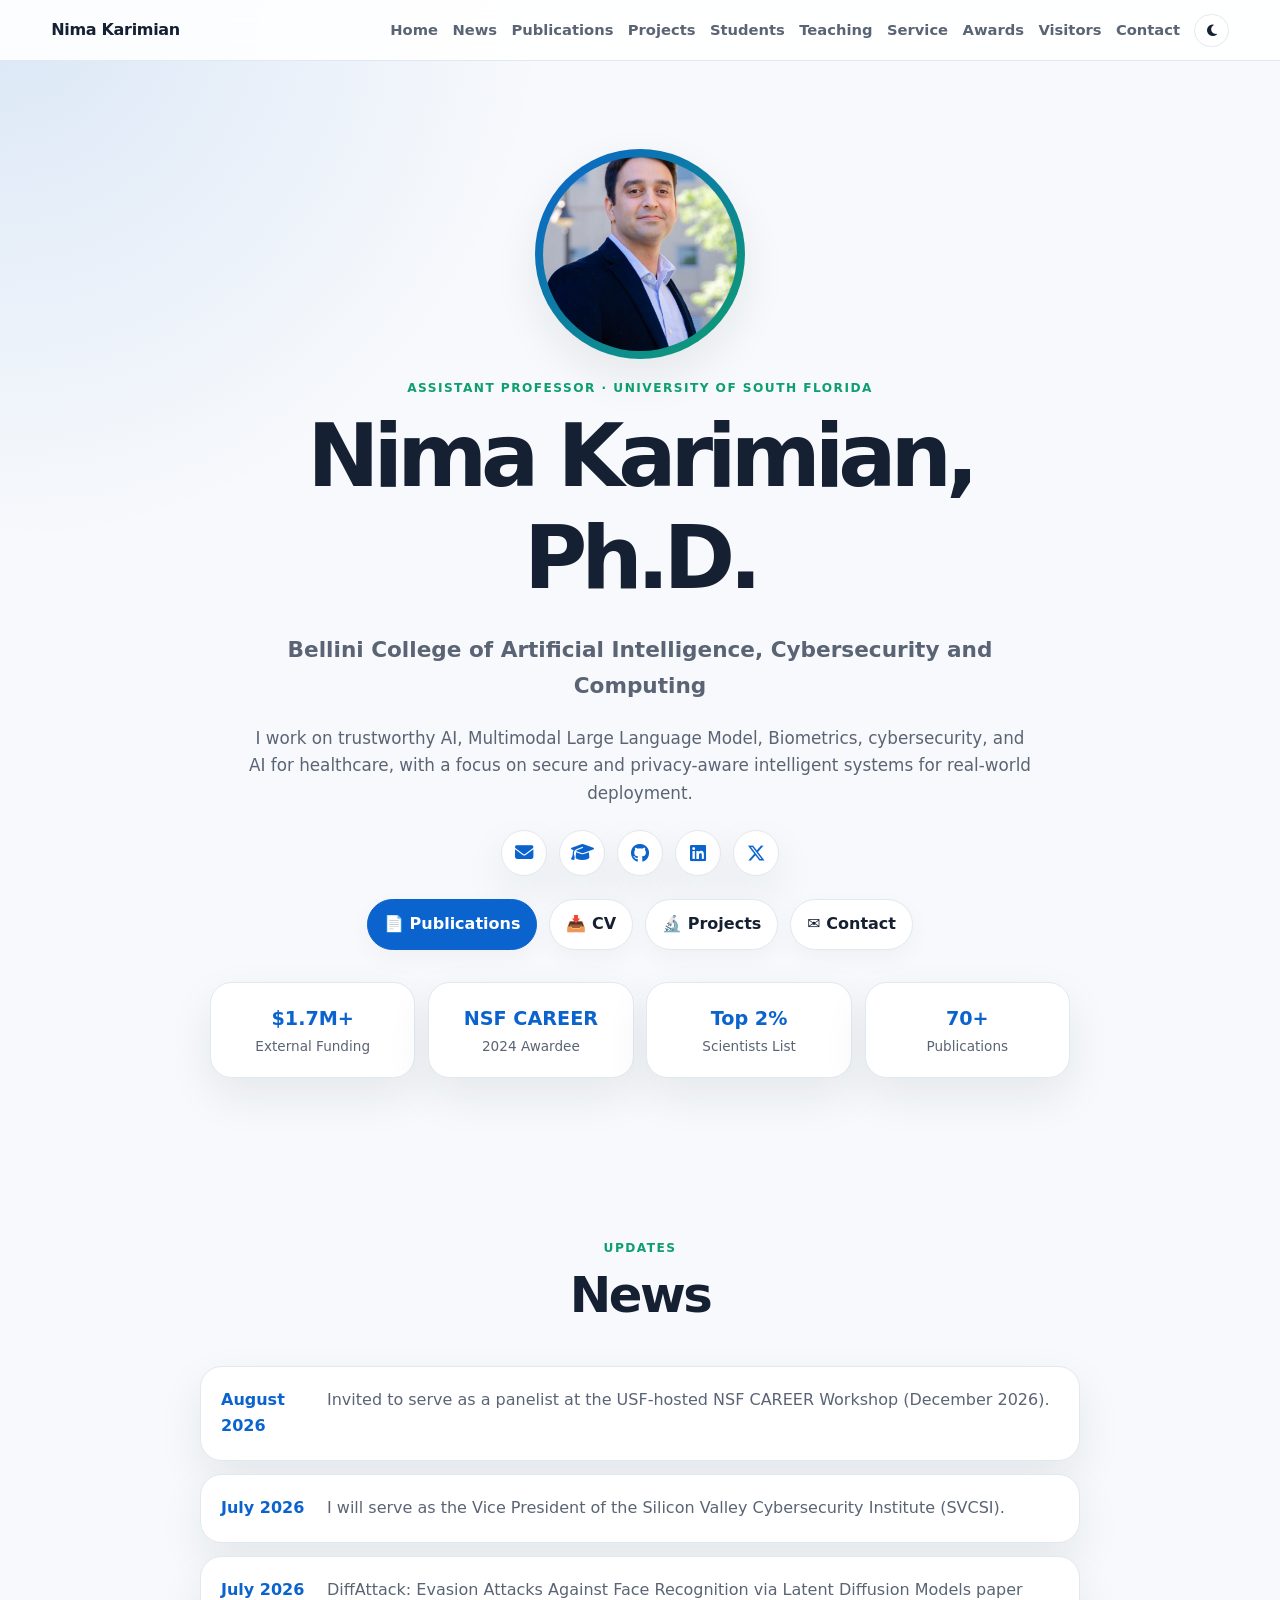
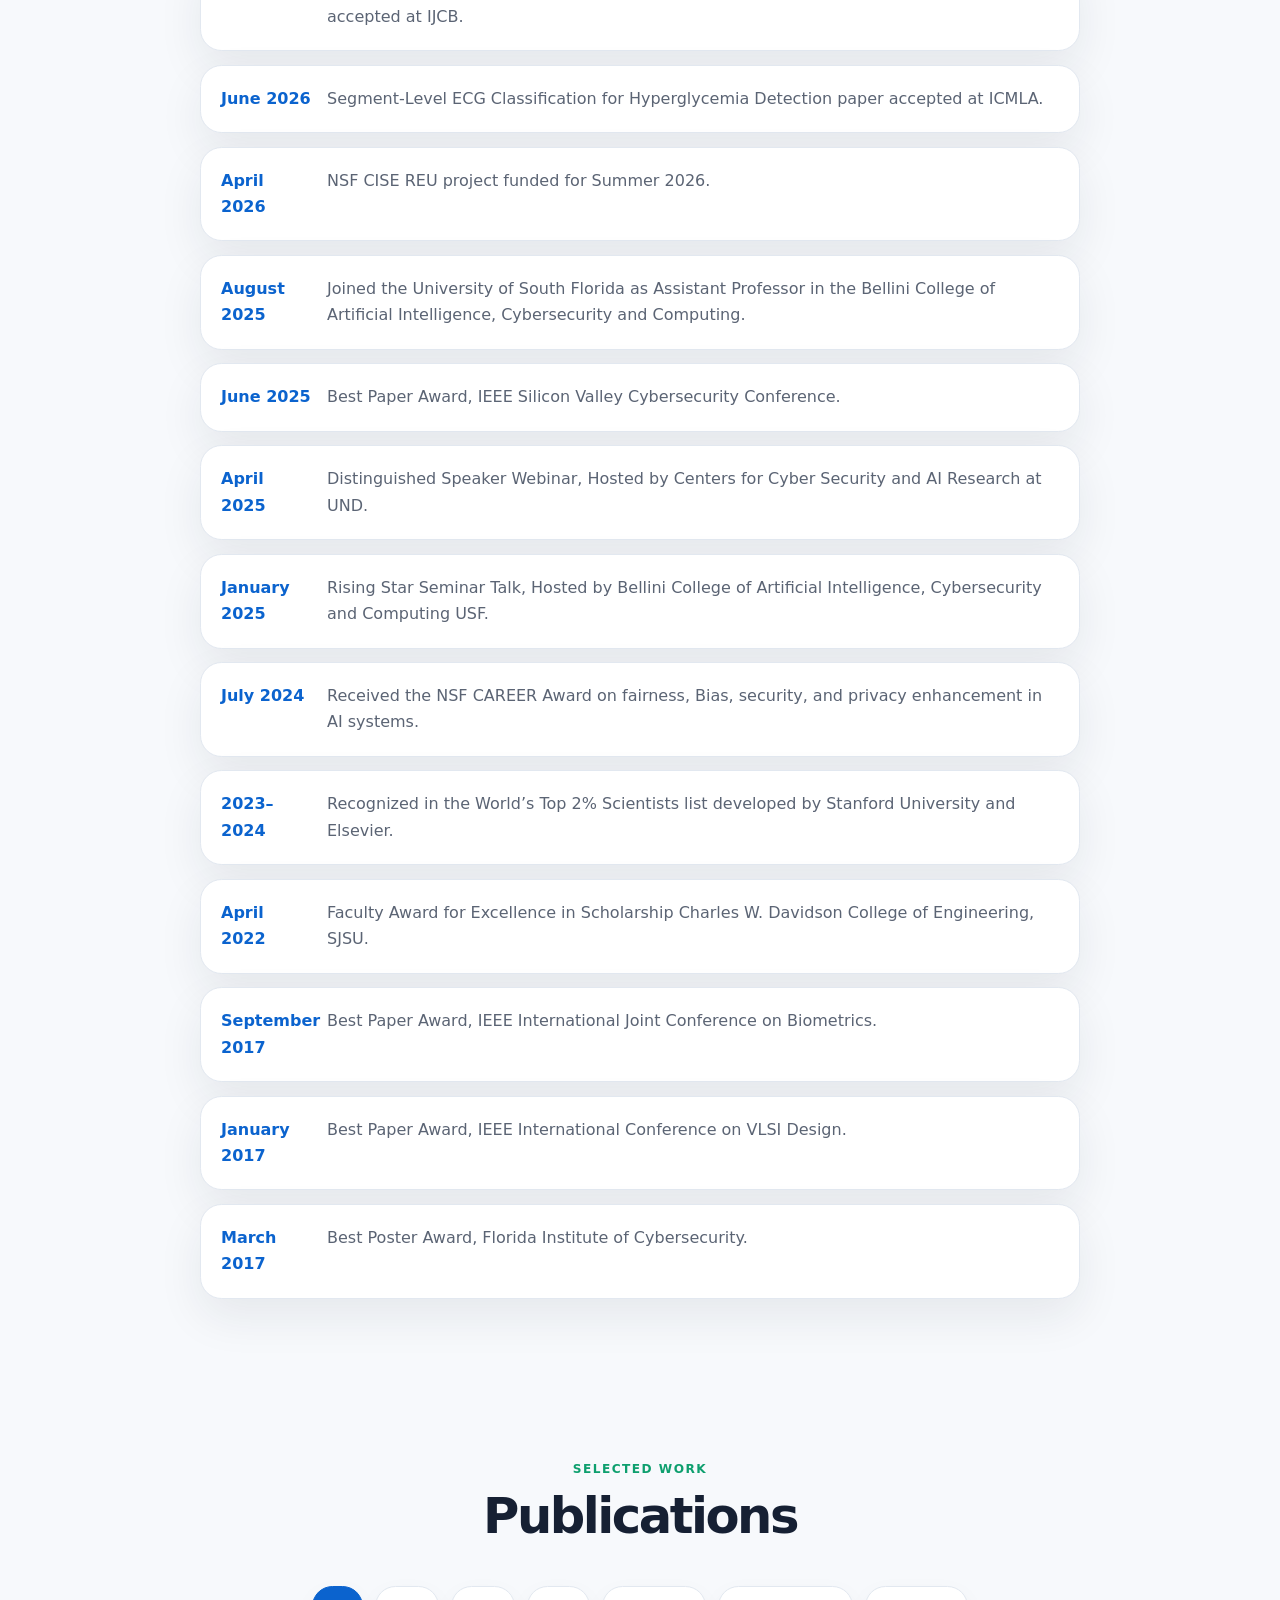
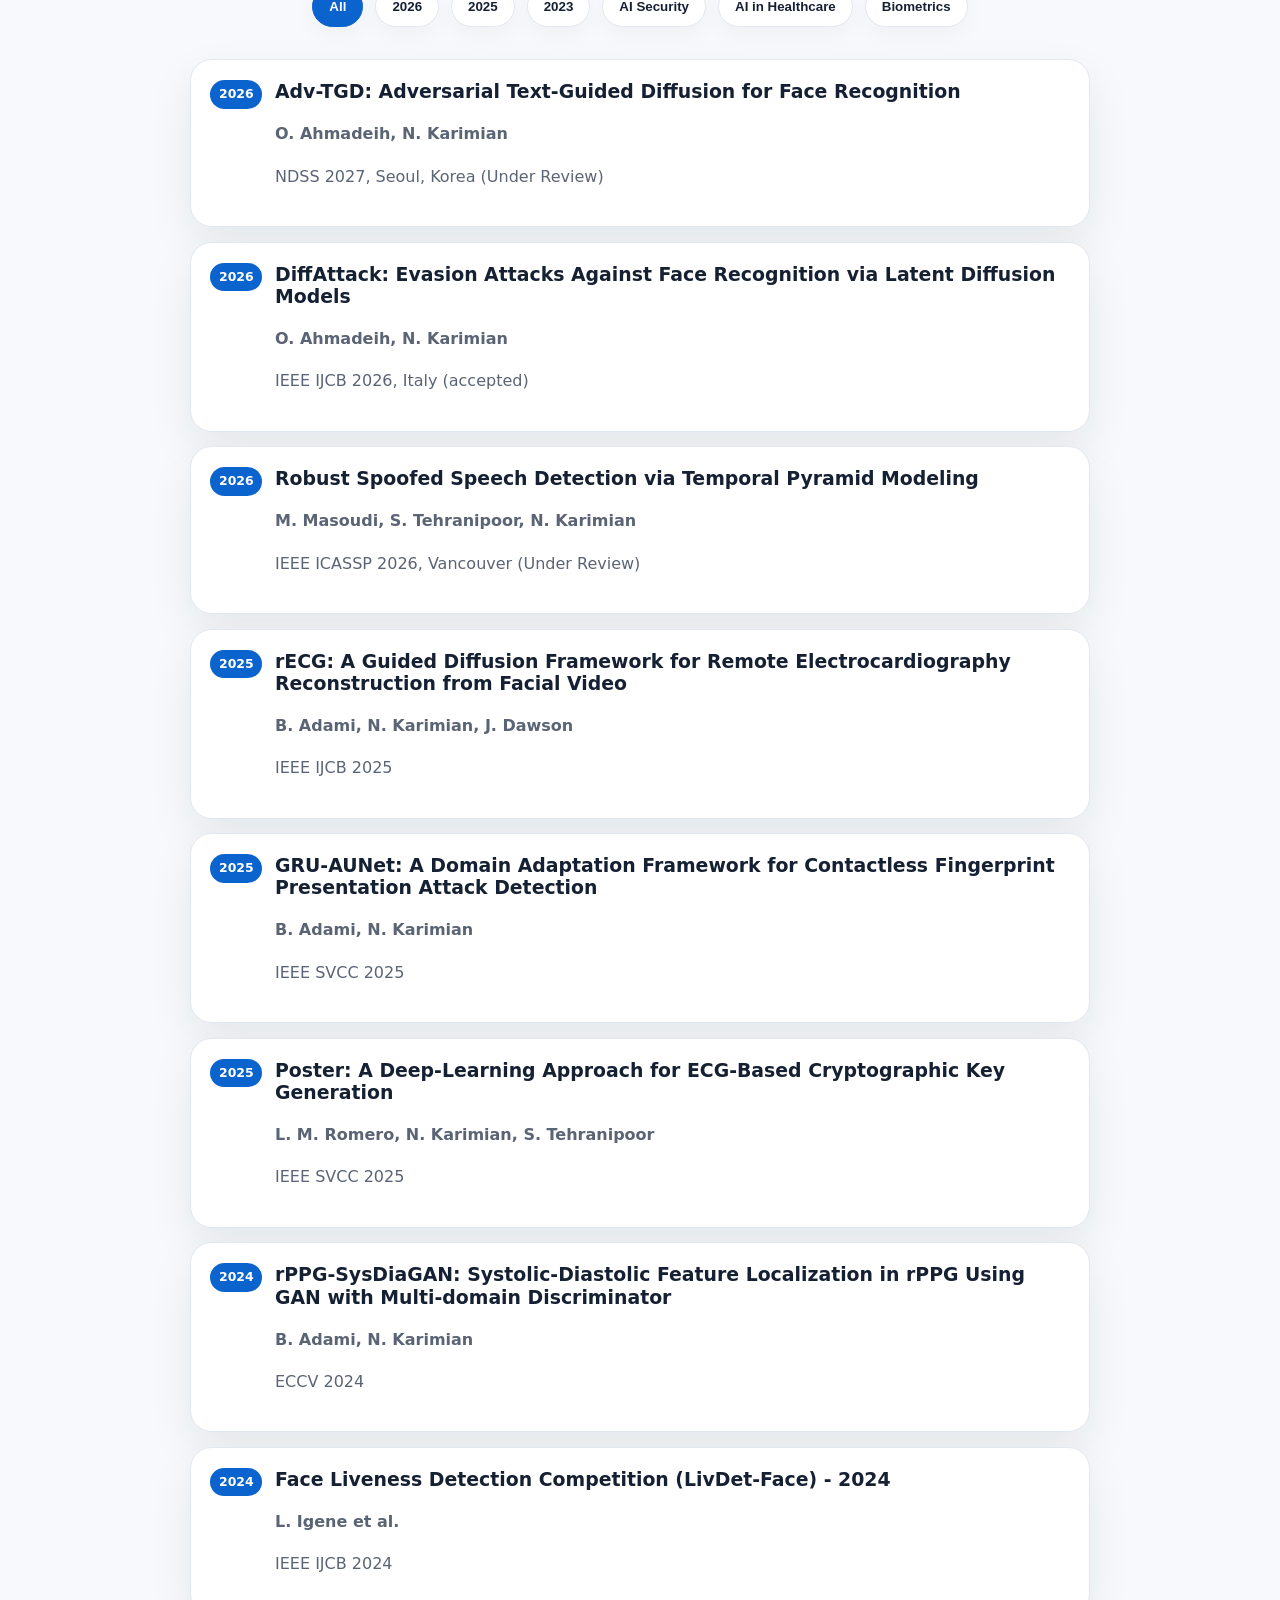
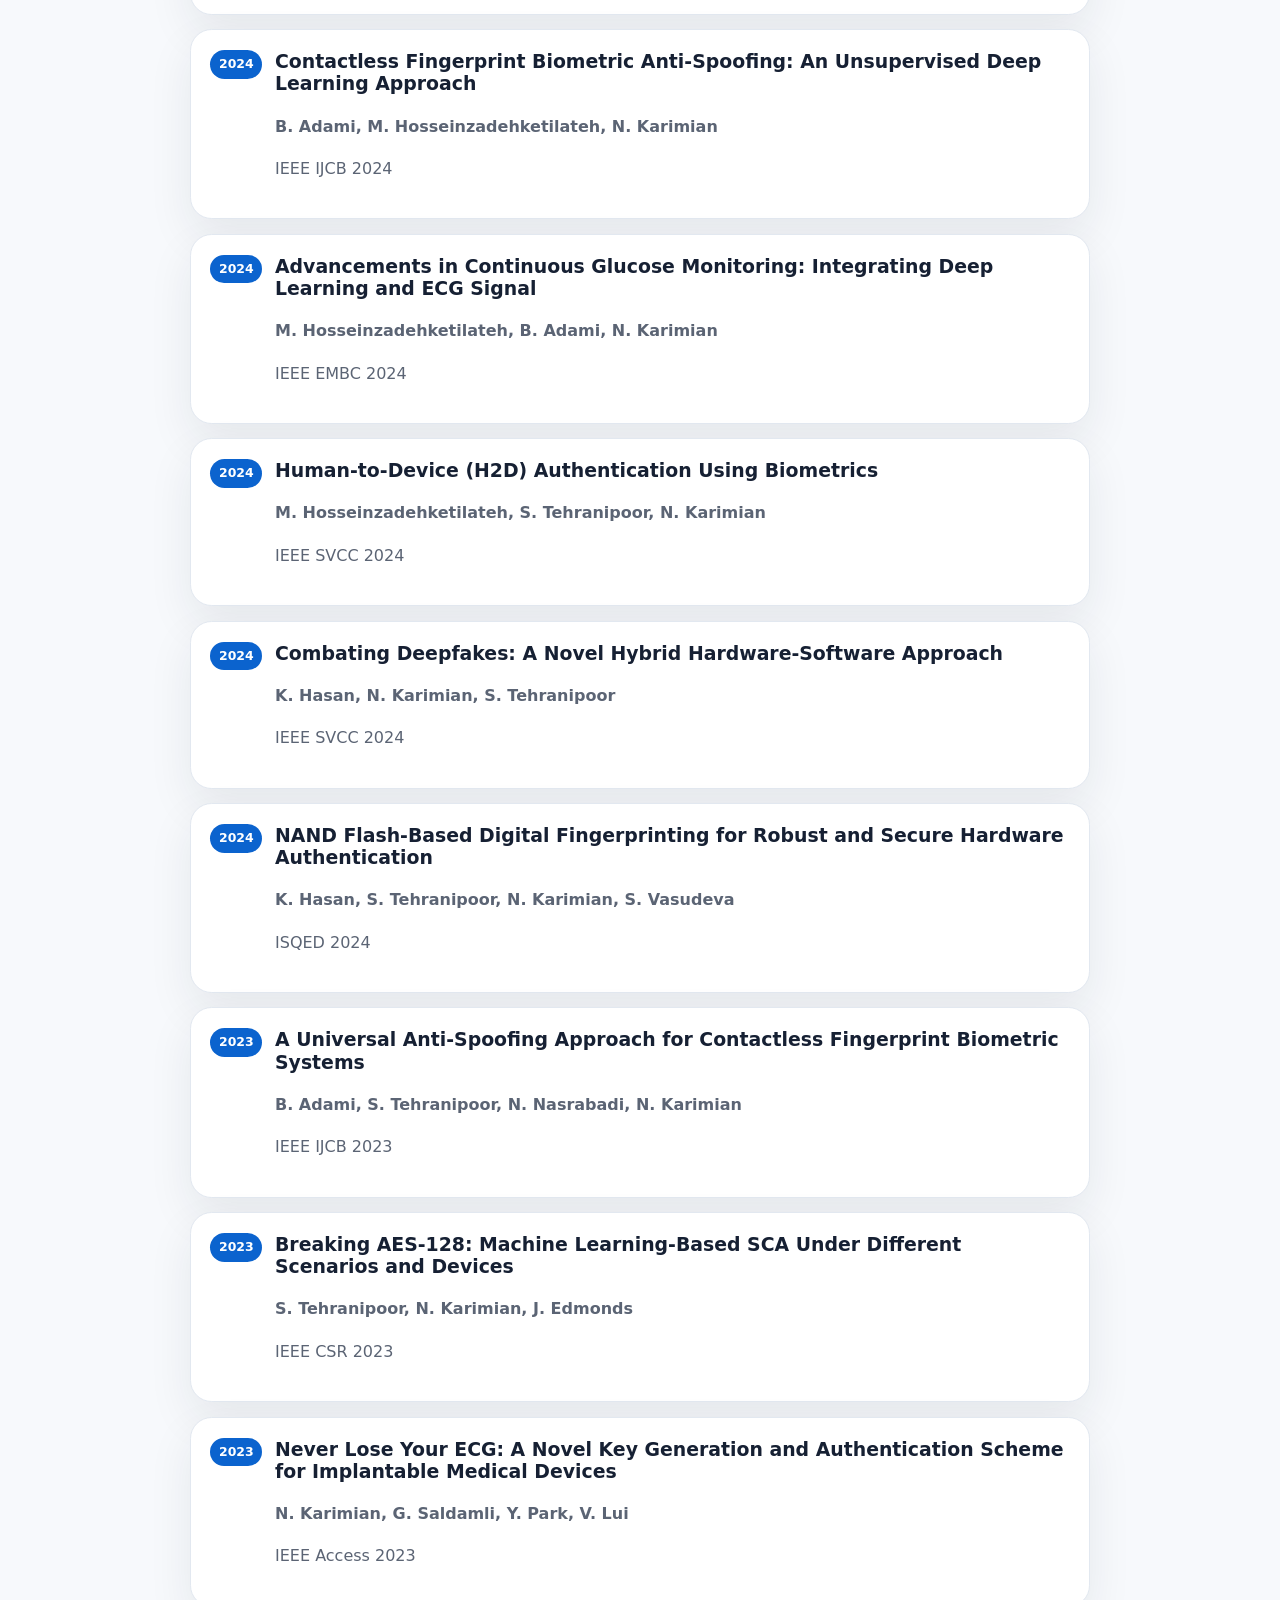
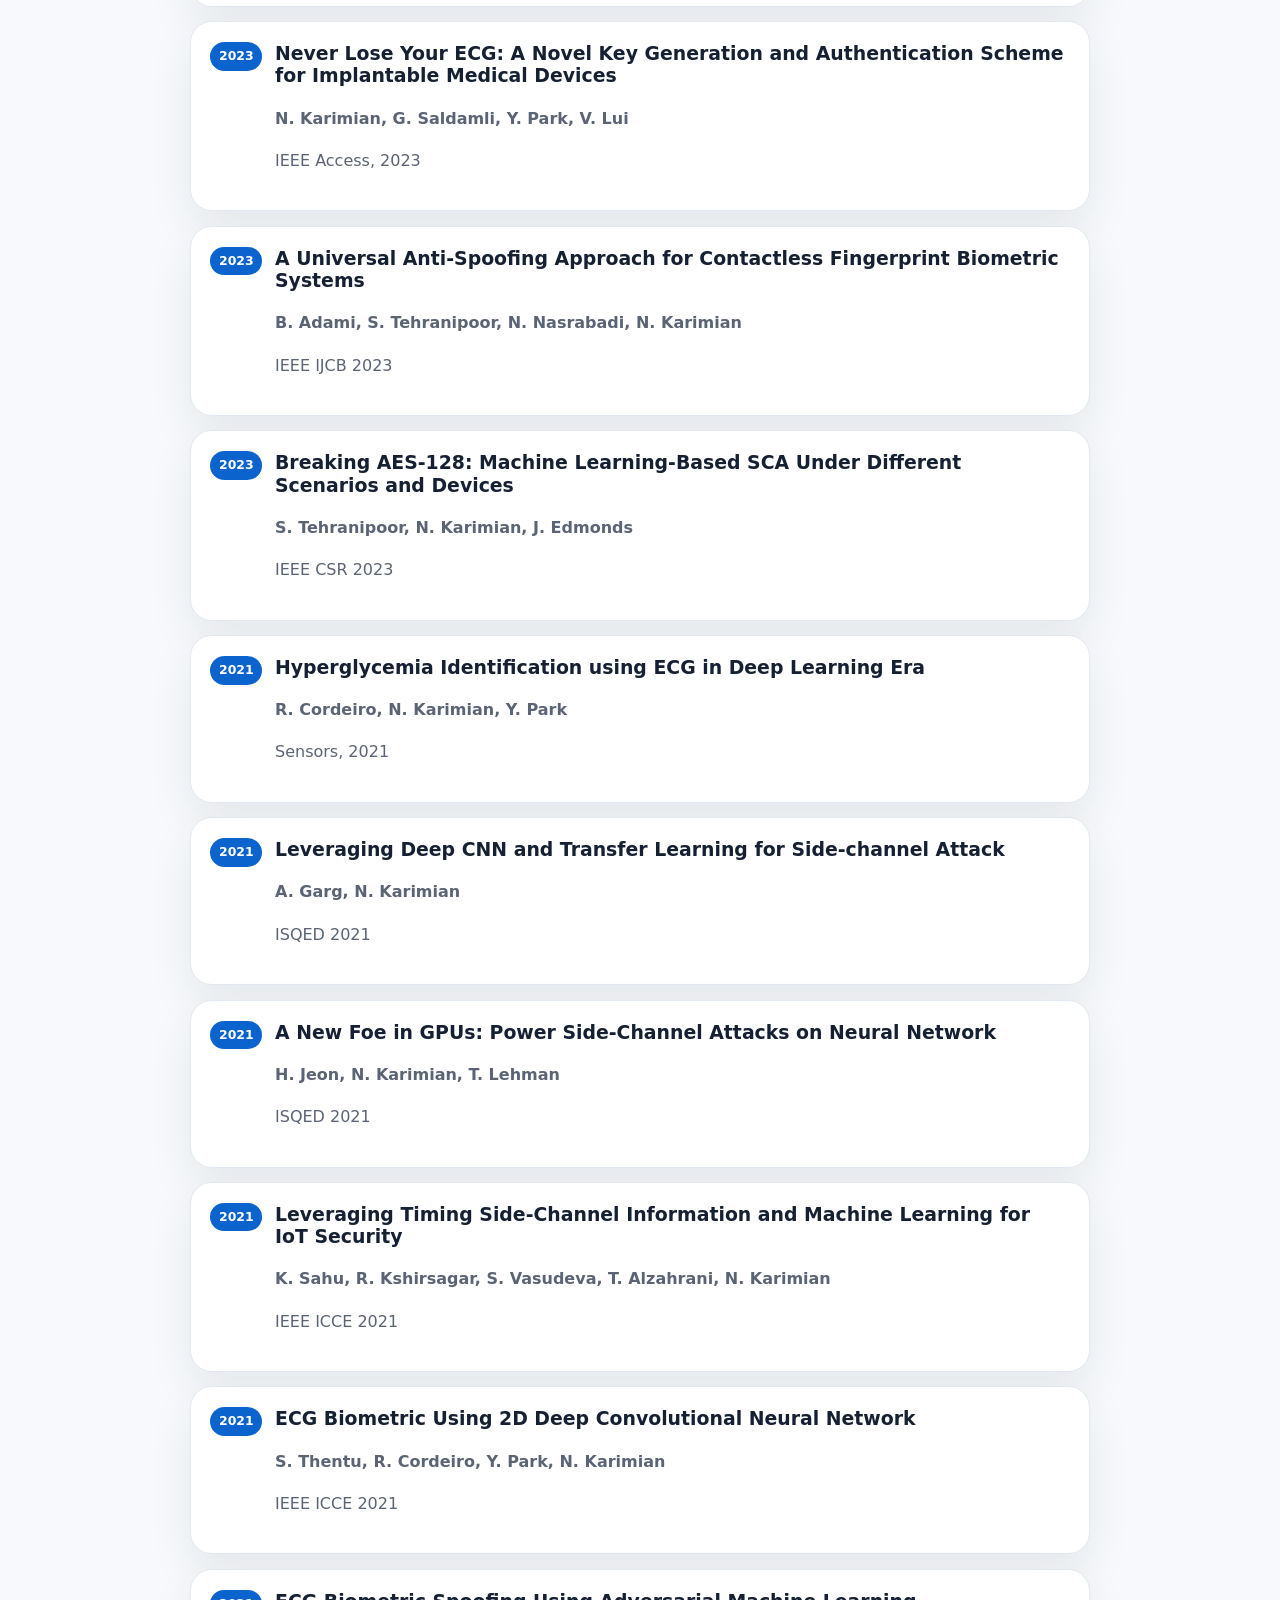
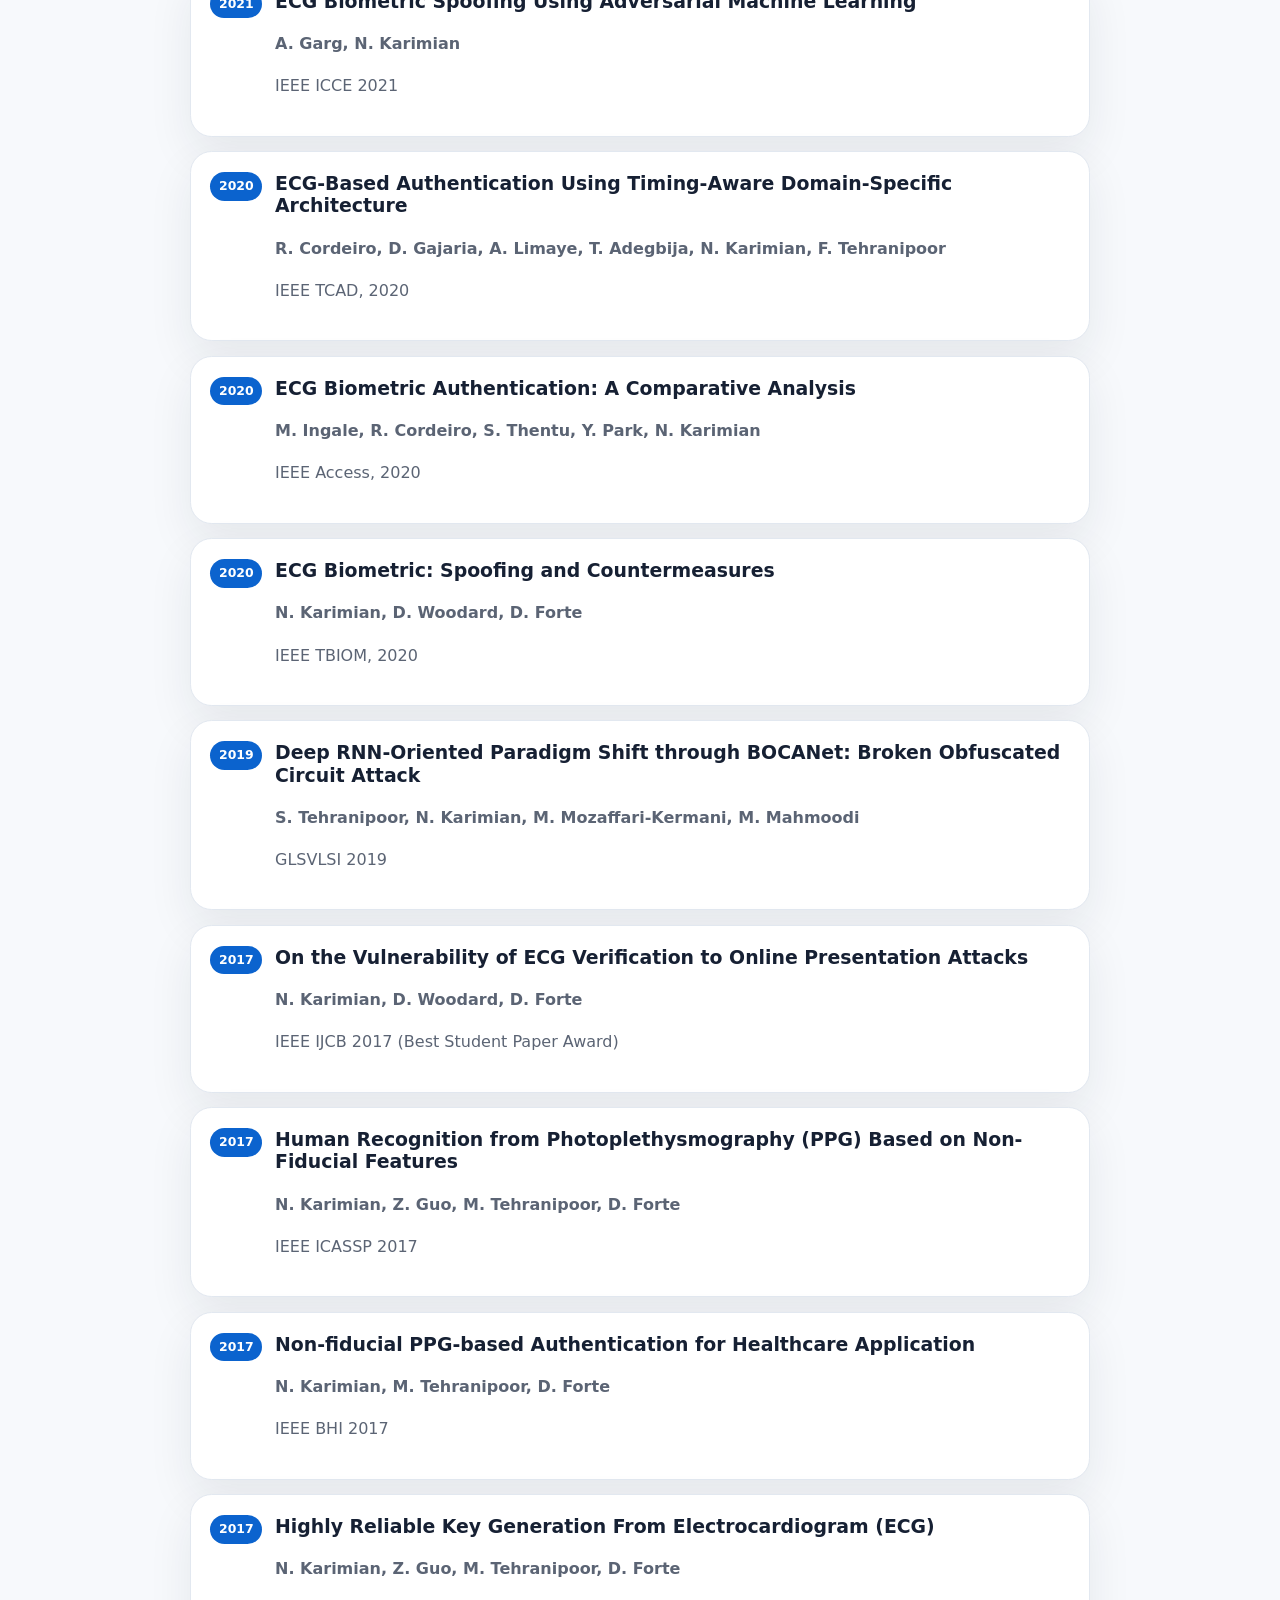
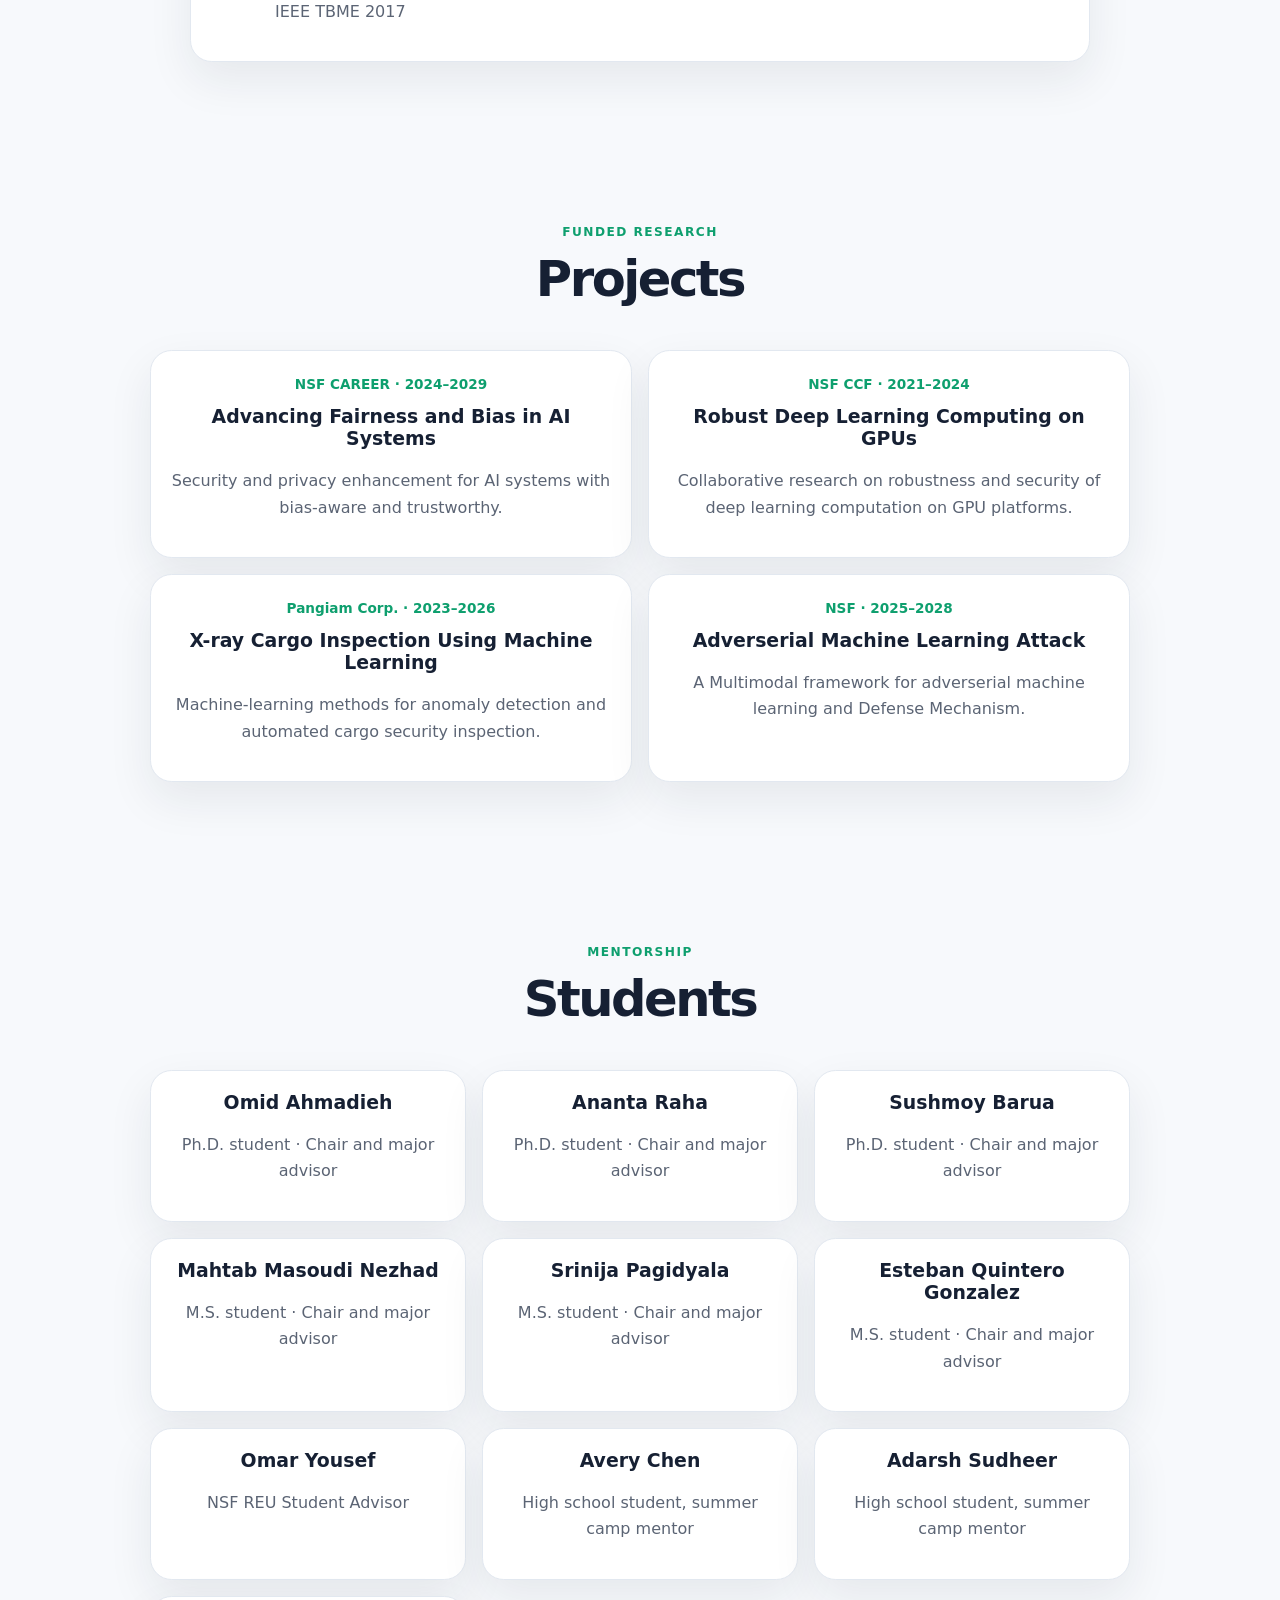
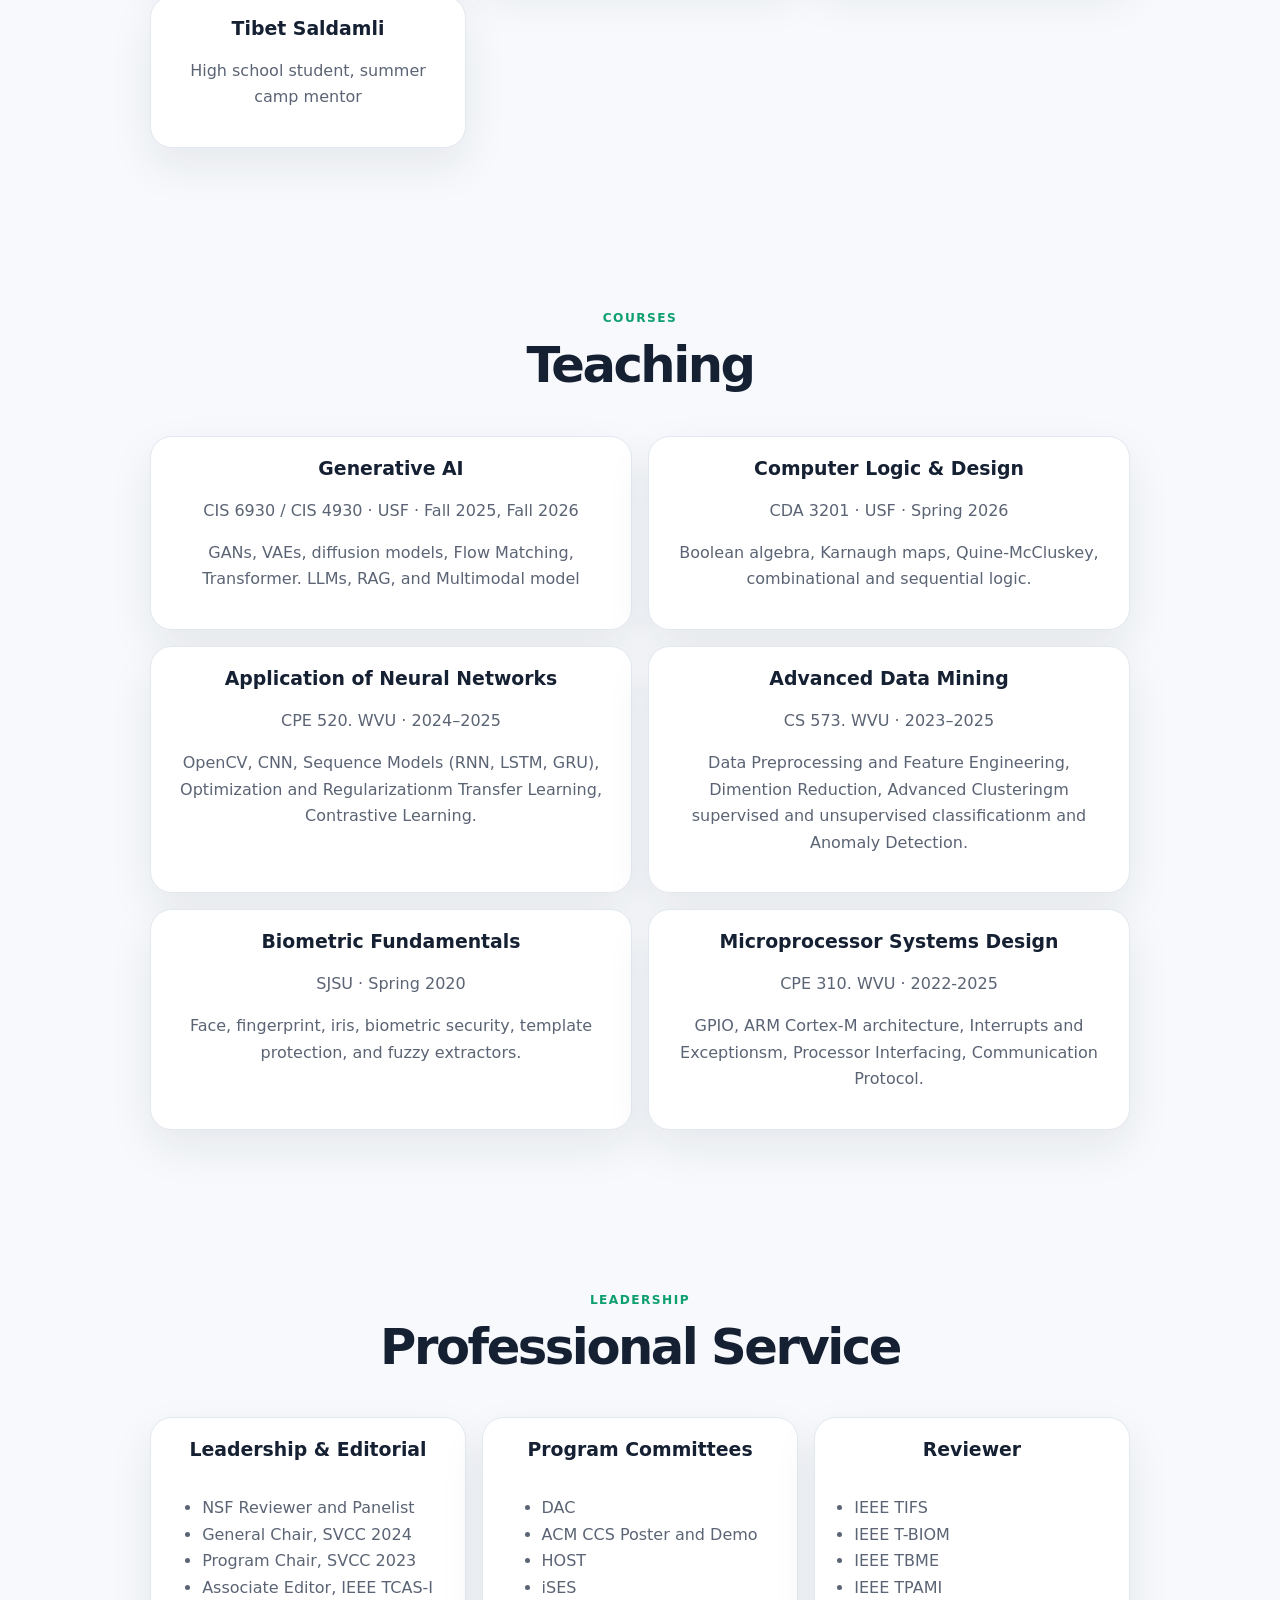
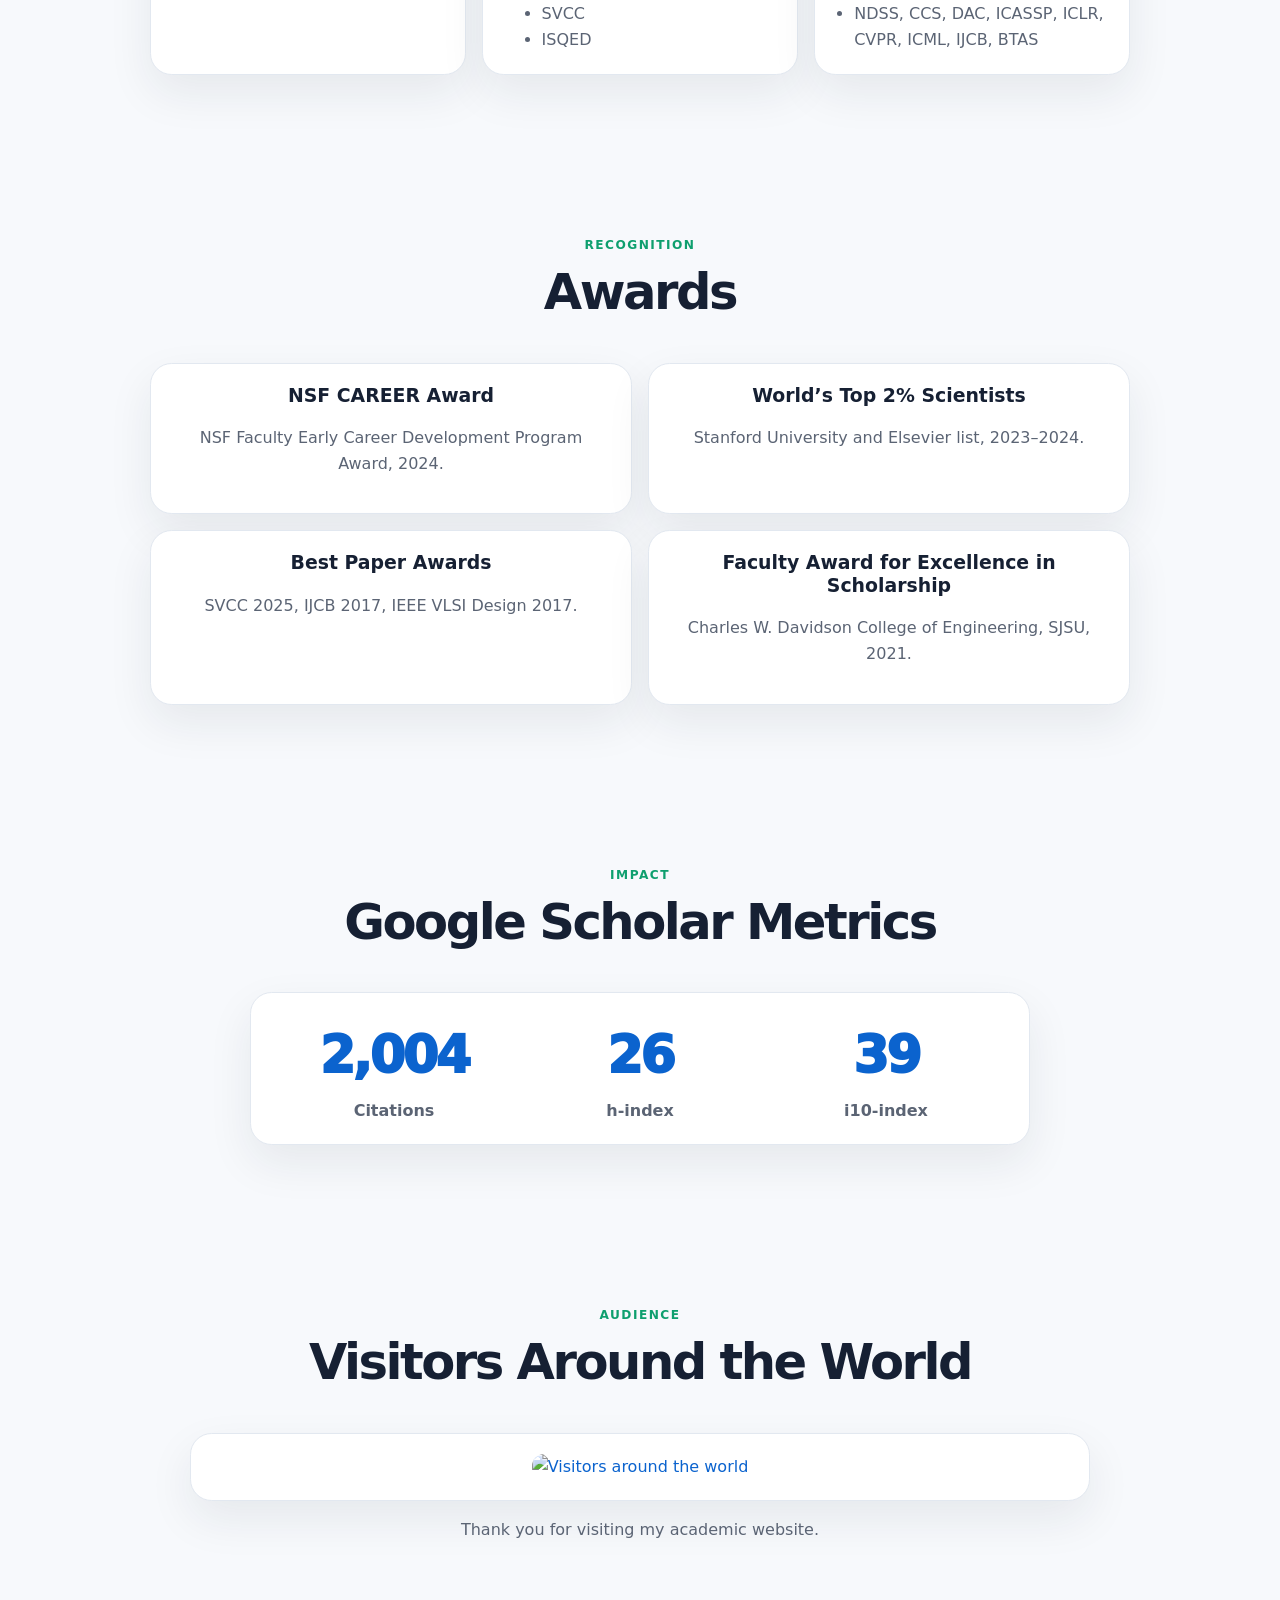
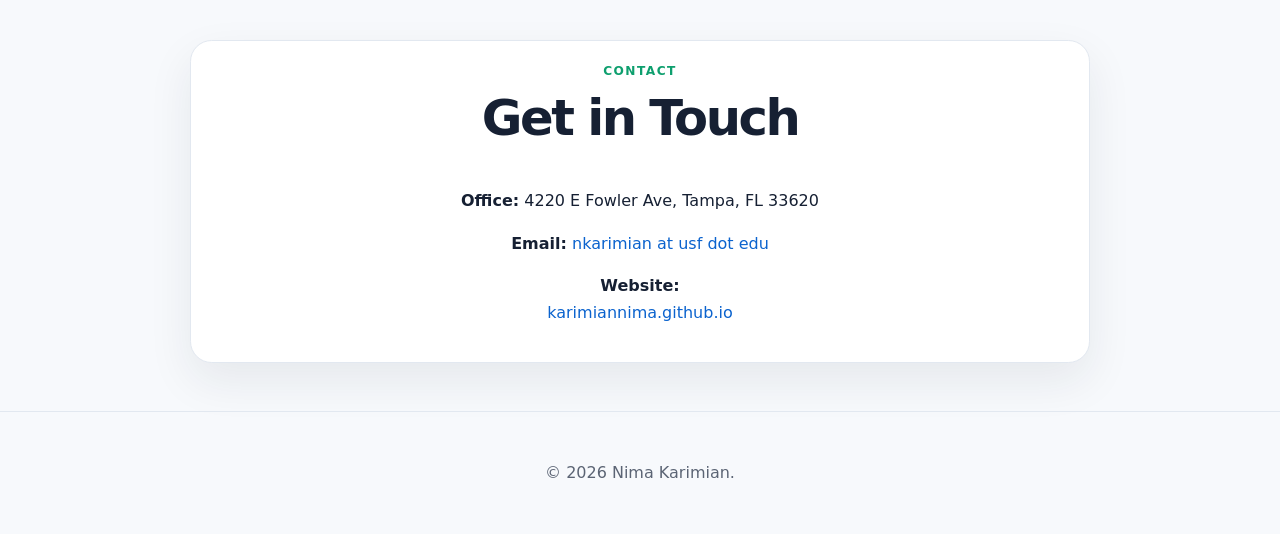
==== index.html @ bfe84ee6 "Update index.html" ====
<!DOCTYPE html>
<html lang="en" data-theme="light">
<head>
  <meta charset="UTF-8" />
  <meta name="viewport" content="width=device-width, initial-scale=1.0" />
  <title>Nima Karimian | Academic Website</title>
  <meta name="description" content="Nima Karimian, Ph.D. — Assistant Professor at the University of South Florida. Research in trustworthy AI, Multimodal, cybersecurity, biometrics, computer vision, and AI in healthcare." />
  <link rel="stylesheet" href="style.css" />
  <link rel="stylesheet" href="https://cdnjs.cloudflare.com/ajax/libs/font-awesome/6.5.0/css/all.min.css" />
</head>
<body>
  <header class="topbar">
    <a class="brand" href="#home">Nima Karimian</a>
    <button class="menu-toggle" aria-label="Open menu"><i class="fa-solid fa-bars"></i></button>
    <nav class="nav">
      <a href="#home">Home</a>
      <a href="#news">News</a>
      <a href="#publications">Publications</a>
      <a href="#projects">Projects</a>
      <a href="#students">Students</a>
      <a href="#teaching">Teaching</a>
      <a href="#service">Service</a>
      <a href="#awards">Awards</a>
      <a href="#visitors">Visitors</a>
      <a href="#contact">Contact</a>
      <button id="themeToggle" class="theme-toggle" aria-label="Toggle dark mode"><i class="fa-solid fa-moon"></i></button>
    </nav>
  </header>

  <main>
    <section id="home" class="hero section">
      <div class="hero-inner">
        <div class="photo-wrap">
          <img src="assets/profile-photo.jpg" alt="Nima Karimian profile photo" class="profile-img" />
        </div>
        <p class="eyebrow">Assistant Professor · University of South Florida</p>
        <h1>Nima Karimian, Ph.D.</h1>
        <p class="subtitle">Bellini College of Artificial Intelligence, Cybersecurity and Computing</p>
        <p class="hero-summary">
          I work on trustworthy AI, Multimodal Large Language Model, Biometrics, cybersecurity,
          and AI for healthcare, with a focus on secure and privacy-aware intelligent systems for real-world deployment.
        </p>
        <div class="socials">
          <a href="mailto:nkarimian@usf.edu" title="Email"><i class="fa-solid fa-envelope"></i></a>
          <a href="https://scholar.google.com/citations?user=g5M7N9UAAAAJ&hl=en&oi=ao/" target="_blank" rel="noopener" title="Google Scholar"><i class="fa-solid fa-graduation-cap"></i></a>
          <a href="https://github.com/karimiannima/" target="_blank" rel="noopener" title="GitHub"><i class="fa-brands fa-github"></i></a>
          <a href="https://www.linkedin.com/in/nima-karimian-2966ba53/" target="_blank" rel="noopener" title="LinkedIn"><i class="fa-brands fa-linkedin"></i></a>
          <a href="https://x.com/" target="_blank" rel="noopener" title="X / Twitter"><i class="fa-brands fa-x-twitter"></i></a>
        </div>
        <div class="hero-actions">
            <a class="button primary" href="#publications">📄 Publications</a>
        
            <a class="button"
               href="assets/Curriculum_Vitae-Nima.pdf"
               target="_blank">
               📥 CV
            </a>
        
            <a class="button" href="#projects">
               🔬 Projects
            </a>
        
            <a class="button" href="#contact">
               ✉ Contact
            </a>
        </div>
        <div class="metrics-grid">
          <div><b>$1.7M+</b><span>External Funding</span></div>
          <div><b>NSF CAREER</b><span>2024 Awardee</span></div>
          <div><b>Top 2%</b><span>Scientists List</span></div>
          <div><b>70+</b><span>Publications</span></div>
        </div>
      </div>
    </section>

    <section id="news" class="section">
      <div class="section-heading">
        <p class="eyebrow">Updates</p>
        <h2>News</h2>
      </div>
      <div class="timeline">
        <article><time>August 2026</time><p>Invited to serve as a panelist at the USF-hosted NSF CAREER Workshop (December 2026).</p></article>
        <article><time>July 2026</time><p>I will serve as the Vice President of the Silicon Valley Cybersecurity Institute (SVCSI).</p></article>
        <article><time>July 2026</time><p>DiffAttack: Evasion Attacks Against Face Recognition via Latent Diffusion Models paper accepted at IJCB.</p></article>
        <article><time>June 2026</time><p>Segment-Level ECG Classification for Hyperglycemia Detection paper accepted at ICMLA.</p></article>
        <article><time>April 2026</time><p>NSF CISE REU project funded for Summer 2026.</p></article>
        <article><time>August 2025</time><p>Joined the University of South Florida as Assistant Professor in the Bellini College of Artificial Intelligence, Cybersecurity and Computing.</p></article>
        <article><time>June 2025</time><p>Best Paper Award, IEEE Silicon Valley Cybersecurity Conference.</p></article>
        <article><time>April 2025</time><p>Distinguished Speaker Webinar, Hosted by Centers for Cyber Security and AI Research at UND.</p></article>
        <article><time>January 2025</time><p>Rising Star Seminar Talk, Hosted by Bellini College of Artificial Intelligence, Cybersecurity and Computing USF.</p></article>
        <article><time>July 2024</time><p>Received the NSF CAREER Award on fairness, Bias, security, and privacy enhancement in AI systems.</p></article>
        <article><time>2023–2024</time><p>Recognized in the World’s Top 2% Scientists list developed by Stanford University and Elsevier.</p></article>
        <article><time>April 2022</time><p>Faculty Award for Excellence in Scholarship Charles W. Davidson College of Engineering, SJSU.</p></article>
        <article><time>September 2017</time><p>Best Paper Award, IEEE International Joint Conference on Biometrics.</p></article>
        <article><time>January 2017</time><p>Best Paper Award, IEEE International Conference on VLSI Design.</p></article>
        <article><time>March 2017</time><p>Best Poster Award, Florida Institute of Cybersecurity.</p></article>




      </div>
    </section>

    <section id="Selected publications" class="section">
      <div class="section-heading">
        <p class="eyebrow">Selected Work</p>
        <h2>Publications</h2>
      </div>
      <div class="filters">
          <button class="filter active" data-filter="all">All</button>
          <button class="filter" data-filter="2026">2026</button>
          <button class="filter" data-filter="2025">2025</button>
          <button class="filter" data-filter="2023">2023</button>
          <button class="filter" data-filter="ai-security">AI Security</button>
          <button class="filter" data-filter="ai-healthcare">AI in Healthcare</button>
          <button class="filter" data-filter="biometrics">Biometrics</button>
    <div class="publication-list">
    
    <article class="publication" data-tags="2026 ai-security biometrics">
    <span>2026</span>
    <h3>Adv-TGD: Adversarial Text-Guided Diffusion for Face Recognition</h3>
    <p><strong>O. Ahmadeih, N. Karimian</strong></p>
    <p>NDSS 2027,  Seoul, Korea (Under Review)</p>
    </article>
    
    <article class="publication" data-tags="2026 ai-security biometrics">
    <span>2026</span>
    <h3>DiffAttack: Evasion Attacks Against Face Recognition via Latent Diffusion Models</h3>
    <p><strong>O. Ahmadeih, N. Karimian</strong></p>
    <p>IEEE IJCB 2026, Italy (accepted)</p>
    </article>
    
    <article class="publication" data-tags="2026 ai-security biometrics">
    <span>2026</span>
    <h3>Robust Spoofed Speech Detection via Temporal Pyramid Modeling</h3>
    <p><strong>M. Masoudi, S. Tehranipoor, N. Karimian</strong></p>
    <p>IEEE ICASSP 2026, Vancouver (Under Review)</p>
    </article>
    
    <article class="publication" data-tags="2025 ai-healthcare biometrics">
    <span>2025</span>
    <h3>rECG: A Guided Diffusion Framework for Remote Electrocardiography Reconstruction from Facial Video</h3>
    <p><strong>B. Adami, N. Karimian, J. Dawson</strong></p>
    <p>IEEE IJCB 2025</p>
    </article>
    
    <article class="publication" data-tags="2025 ai-security biometrics">
    <span>2025</span>
    <h3>GRU-AUNet: A Domain Adaptation Framework for Contactless Fingerprint Presentation Attack Detection</h3>
    <p><strong>B. Adami, N. Karimian</strong></p>
    <p>IEEE SVCC 2025</p>
    </article>
    
    <article class="publication" data-tags="2025 biometrics">
    <span>2025</span>
    <h3>Poster: A Deep-Learning Approach for ECG-Based Cryptographic Key Generation</h3>
    <p><strong>L. M. Romero, N. Karimian, S. Tehranipoor</strong></p>
    <p>IEEE SVCC 2025</p>
    </article>
    
    <article class="publication" data-tags="2024 ai-healthcare">
    <span>2024</span>
    <h3>rPPG-SysDiaGAN: Systolic-Diastolic Feature Localization in rPPG Using GAN with Multi-domain Discriminator</h3>
    <p><strong>B. Adami, N. Karimian</strong></p>
    <p>ECCV 2024</p>
    </article>
    
    <article class="publication" data-tags="2024 biometrics">
    <span>2024</span>
    <h3>Face Liveness Detection Competition (LivDet-Face) - 2024</h3>
    <p><strong>L. Igene et al.</strong></p>
    <p>IEEE IJCB 2024</p>
    </article>
    
    <article class="publication" data-tags="2024 biometrics">
    <span>2024</span>
    <h3>Contactless Fingerprint Biometric Anti-Spoofing: An Unsupervised Deep Learning Approach</h3>
    <p><strong>B. Adami, M. Hosseinzadehketilateh, N. Karimian</strong></p>
    <p>IEEE IJCB 2024</p>
    </article>
    
    <article class="publication" data-tags="2024 ai-healthcare">
    <span>2024</span>
    <h3>Advancements in Continuous Glucose Monitoring: Integrating Deep Learning and ECG Signal</h3>
    <p><strong>M. Hosseinzadehketilateh, B. Adami, N. Karimian</strong></p>
    <p>IEEE EMBC 2024</p>
    </article>
    
    <article class="publication" data-tags="2024 biometrics">
    <span>2024</span>
    <h3>Human-to-Device (H2D) Authentication Using Biometrics</h3>
    <p><strong>M. Hosseinzadehketilateh, S. Tehranipoor, N. Karimian</strong></p>
    <p>IEEE SVCC 2024</p>
    </article>
    
    <article class="publication" data-tags="2024 ai-security">
    <span>2024</span>
    <h3>Combating Deepfakes: A Novel Hybrid Hardware-Software Approach</h3>
    <p><strong>K. Hasan, N. Karimian, S. Tehranipoor</strong></p>
    <p>IEEE SVCC 2024</p>
    </article>
    
    <article class="publication" data-tags="2024 ai-security">
    <span>2024</span>
    <h3>NAND Flash-Based Digital Fingerprinting for Robust and Secure Hardware Authentication</h3>
    <p><strong>K. Hasan, S. Tehranipoor, N. Karimian, S. Vasudeva</strong></p>
    <p>ISQED 2024</p>
    </article>
    
    <article class="publication" data-tags="2023 biometrics">
    <span>2023</span>
    <h3>A Universal Anti-Spoofing Approach for Contactless Fingerprint Biometric Systems</h3>
    <p><strong>B. Adami, S. Tehranipoor, N. Nasrabadi, N. Karimian</strong></p>
    <p>IEEE IJCB 2023</p>
    </article>
    
    <article class="publication" data-tags="2023 ai-security">
    <span>2023</span>
    <h3>Breaking AES-128: Machine Learning-Based SCA Under Different Scenarios and Devices</h3>
    <p><strong>S. Tehranipoor, N. Karimian, J. Edmonds</strong></p>
    <p>IEEE CSR 2023</p>
    </article>
    
    <article class="publication" data-tags="2023 ai-security ai-healthcare biometrics">
    <span>2023</span>
    <h3>Never Lose Your ECG: A Novel Key Generation and Authentication Scheme for Implantable Medical Devices</h3>
    <p><strong>N. Karimian, G. Saldamli, Y. Park, V. Lui</strong></p>
    <p>IEEE Access 2023</p>
    </article>
    <article class="publication" data-tags="ai-security ai-healthcare biometrics">
      <span>2023</span>
      <h3>Never Lose Your ECG: A Novel Key Generation and Authentication Scheme for Implantable Medical Devices</h3>
      <p><strong>N. Karimian, G. Saldamli, Y. Park, V. Lui</strong></p>
      <p>IEEE Access, 2023</p>
    </article>
    <article class="publication" data-tags="biometrics">
      <span>2023</span>
      <h3>A Universal Anti-Spoofing Approach for Contactless Fingerprint Biometric Systems</h3>
      <p><strong>B. Adami, S. Tehranipoor, N. Nasrabadi, N. Karimian</strong></p>
      <p>IEEE IJCB 2023</p>
    </article>    
      
    <article class="publication" data-tags="ai-security">
      <span>2023</span>
      <h3>Breaking AES-128: Machine Learning-Based SCA Under Different Scenarios and Devices</h3>
      <p><strong>S. Tehranipoor, N. Karimian, J. Edmonds</strong></p>
      <p>IEEE CSR 2023</p>
    </article>
    
    <article class="publication" data-tags="ai-healthcare">
      <span>2021</span>
      <h3>Hyperglycemia Identification using ECG in Deep Learning Era</h3>
      <p><strong>R. Cordeiro, N. Karimian, Y. Park</strong></p>
      <p>Sensors, 2021</p>
    </article>
    
    <article class="publication" data-tags="ai-security">
      <span>2021</span>
      <h3>Leveraging Deep CNN and Transfer Learning for Side-channel Attack</h3>
      <p><strong>A. Garg, N. Karimian</strong></p>
      <p>ISQED 2021</p>
    </article>
    
    <article class="publication" data-tags="ai-security">
      <span>2021</span>
      <h3>A New Foe in GPUs: Power Side-Channel Attacks on Neural Network</h3>
      <p><strong>H. Jeon, N. Karimian, T. Lehman</strong></p>
      <p>ISQED 2021</p>
    </article>
    
    <article class="publication" data-tags="ai-security">
      <span>2021</span>
      <h3>Leveraging Timing Side-Channel Information and Machine Learning for IoT Security</h3>
      <p><strong>K. Sahu, R. Kshirsagar, S. Vasudeva, T. Alzahrani, N. Karimian</strong></p>
      <p>IEEE ICCE 2021</p>
    </article>
    
    <article class="publication" data-tags="biometrics">
      <span>2021</span>
      <h3>ECG Biometric Using 2D Deep Convolutional Neural Network</h3>
      <p><strong>S. Thentu, R. Cordeiro, Y. Park, N. Karimian</strong></p>
      <p>IEEE ICCE 2021</p>
    </article>
    
    <article class="publication" data-tags="biometrics ai-security">
      <span>2021</span>
      <h3>ECG Biometric Spoofing Using Adversarial Machine Learning</h3>
      <p><strong>A. Garg, N. Karimian</strong></p>
      <p>IEEE ICCE 2021</p>
    </article>
    
    <article class="publication" data-tags="ai-security">
      <span>2020</span>
      <h3>ECG-Based Authentication Using Timing-Aware Domain-Specific Architecture</h3>
      <p><strong>R. Cordeiro, D. Gajaria, A. Limaye, T. Adegbija, N. Karimian, F. Tehranipoor</strong></p>
      <p>IEEE TCAD, 2020</p>
    </article>
      
    <article class="publication" data-tags="biometrics">
      <span>2020</span>
      <h3>ECG Biometric Authentication: A Comparative Analysis</h3>
      <p><strong>M. Ingale, R. Cordeiro, S. Thentu, Y. Park, N. Karimian</strong></p>
      <p>IEEE Access, 2020</p>
    </article>
    
    <article class="publication" data-tags="biometrics">
      <span>2020</span>
      <h3>ECG Biometric: Spoofing and Countermeasures</h3>
      <p><strong>N. Karimian, D. Woodard, D. Forte</strong></p>
      <p>IEEE TBIOM, 2020</p>
    </article>
    
    <article class="publication" data-tags="ai-security">
      <span>2019</span>
      <h3>Deep RNN-Oriented Paradigm Shift through BOCANet: Broken Obfuscated Circuit Attack</h3>
      <p><strong>S. Tehranipoor, N. Karimian, M. Mozaffari-Kermani, M. Mahmoodi</strong></p>
      <p>GLSVLSI 2019</p>
    </article>
    
    <article class="publication" data-tags="biometrics">
      <span>2017</span>
      <h3>On the Vulnerability of ECG Verification to Online Presentation Attacks</h3>
      <p><strong>N. Karimian, D. Woodard, D. Forte</strong></p>
      <p>IEEE IJCB 2017 (Best Student Paper Award)</p>
    </article>
    
    <article class="publication" data-tags="biometrics ai-healthcare">
      <span>2017</span>
      <h3>Human Recognition from Photoplethysmography (PPG) Based on Non-Fiducial Features</h3>
      <p><strong>N. Karimian, Z. Guo, M. Tehranipoor, D. Forte</strong></p>
      <p>IEEE ICASSP 2017</p>
    </article>
    
    <article class="publication" data-tags="biometrics ai-healthcare">
      <span>2017</span>
      <h3>Non-fiducial PPG-based Authentication for Healthcare Application</h3>
      <p><strong>N. Karimian, M. Tehranipoor, D. Forte</strong></p>
      <p>IEEE BHI 2017</p>
    </article>
    
    <article class="publication" data-tags="biometrics">
      <span>2017</span>
      <h3>Highly Reliable Key Generation From Electrocardiogram (ECG)</h3>
      <p><strong>N. Karimian, Z. Guo, M. Tehranipoor, D. Forte</strong></p>
      <p>IEEE TBME 2017</p>
    </article>
    
    </div>
    </section>

    <section id="projects" class="section">
      <div class="section-heading"><p class="eyebrow">Funded Research</p><h2>Projects</h2></div>
      <div class="cards two">
        <article class="card"><span>NSF CAREER · 2024–2029</span><h3>Advancing Fairness and Bias in AI Systems</h3><p>Security and privacy enhancement for AI systems with bias-aware and trustworthy.</p></article>
        <article class="card"><span>NSF CCF · 2021–2024</span><h3>Robust Deep Learning Computing on GPUs</h3><p>Collaborative research on robustness and security of deep learning computation on GPU platforms.</p></article>
        <article class="card"><span>Pangiam Corp. · 2023–2026</span><h3>X-ray Cargo Inspection Using Machine Learning</h3><p>Machine-learning methods for anomaly detection and automated cargo security inspection.</p></article>
        <article class="card"><span>NSF · 2025–2028</span><h3>Adverserial Machine Learning Attack</h3><p>A Multimodal framework for adverserial machine learning and Defense Mechanism.</p></article>
      </div>
    </section>

    <section id="students" class="section">
      <div class="section-heading"><p class="eyebrow">Mentorship</p><h2>Students</h2></div>
      <div class="people-grid">
        <article><h3>Omid Ahmadieh</h3><p>Ph.D. student · Chair and major advisor</p></article>
        <article><h3>Ananta Raha</h3><p>Ph.D. student · Chair and major advisor</p></article>
        <article><h3>Sushmoy Barua</h3><p>Ph.D. student · Chair and major advisor</p></article>
        <article><h3>Mahtab Masoudi Nezhad</h3><p>M.S. student · Chair and major advisor</p></article>
        <article><h3>Srinija Pagidyala</h3><p>M.S. student · Chair and major advisor</p></article>
        <article><h3>Esteban Quintero Gonzalez</h3><p>M.S. student · Chair and major advisor</p></article>
        <article><h3>Omar Yousef</h3><p>NSF REU Student Advisor</p></article>
        <article><h3>Avery Chen</h3><p>High school student, summer camp mentor</p></article>
        <article><h3>Adarsh Sudheer</h3><p>High school student, summer camp mentor</p></article>
        <article><h3>Tibet Saldamli</h3><p>High school student, summer camp mentor</p></article>

        

      </div>
    </section>

    <section id="teaching" class="section">
      <div class="section-heading"><p class="eyebrow">Courses</p><h2>Teaching</h2></div>
      <div class="cards two teaching-grid">
        <article class="card"><h3>Generative AI</h3><p>CIS 6930 / CIS 4930 · USF · Fall 2025, Fall 2026</p><p>GANs, VAEs, diffusion models, Flow Matching, Transformer. LLMs, RAG, and Multimodal model</p></article>
        <article class="card"><h3>Computer Logic & Design</h3><p>CDA 3201 · USF · Spring 2026</p><p>Boolean algebra, Karnaugh maps, Quine-McCluskey, combinational and sequential logic.</p></article>
        <article class="card"><h3>Application of Neural Networks</h3><p>CPE 520. WVU · 2024–2025</p><p>OpenCV, CNN, Sequence Models (RNN, LSTM, GRU), Optimization and Regularizationm Transfer Learning, Contrastive Learning.</p></article>
        <article class="card"><h3>Advanced Data Mining </h3><p>CS 573. WVU · 2023–2025</p><p>Data Preprocessing and Feature Engineering, Dimention Reduction, Advanced Clusteringm supervised and unsupervised classificationm and Anomaly Detection.</p></article>
        <article class="card"><h3>Biometric Fundamentals</h3><p>SJSU · Spring 2020</p><p>Face, fingerprint, iris, biometric security, template protection, and fuzzy extractors.</p></article>
        <article class="card"><h3>Microprocessor Systems Design</h3><p>CPE 310. WVU · 2022-2025</p><p>GPIO, ARM Cortex-M architecture, Interrupts and Exceptionsm, Processor Interfacing, Communication Protocol.</p></article>

      </div>
    </section>

    <section id="service" class="section">
      <div class="section-heading"><p class="eyebrow">Leadership</p><h2>Professional Service</h2></div>
      <div class="service-columns">
        <div><h3>Leadership & Editorial</h3><ul><li>NSF Reviewer and Panelist</li><li>General Chair, SVCC 2024</li><li>Program Chair, SVCC 2023</li><li>Associate Editor, IEEE TCAS-I</li></ul></div>
        <div><h3>Program Committees</h3><ul><li>DAC</li><li>ACM CCS Poster and Demo</li><li>HOST</li><li>iSES</li><li>SVCC</li><li>ISQED</li></ul></div>
        <div><h3>Reviewer</h3><ul><li>IEEE TIFS</li><li>IEEE T-BIOM</li><li>IEEE TBME</li><li>IEEE TPAMI</li><li>NDSS, CCS, DAC, ICASSP, ICLR, CVPR, ICML, IJCB, BTAS</li></ul></div>
      </div>
    </section>

    <section id="awards" class="section">
      <div class="section-heading"><p class="eyebrow">Recognition</p><h2>Awards</h2></div>
      <div class="cards two">
        <article class="card"><h3>NSF CAREER Award</h3><p>NSF Faculty Early Career Development Program Award, 2024.</p></article>
        <article class="card"><h3>World’s Top 2% Scientists</h3><p>Stanford University and Elsevier list, 2023–2024.</p></article>
        <article class="card"><h3>Best Paper Awards</h3><p>SVCC 2025, IJCB 2017, IEEE VLSI Design 2017.</p></article>
        <article class="card"><h3>Faculty Award for Excellence in Scholarship</h3><p>Charles W. Davidson College of Engineering, SJSU, 2021.</p></article>
      </div>
    </section>

    <section id="scholar" class="section">
      <div class="section-heading"><p class="eyebrow">Impact</p><h2>Google Scholar Metrics</h2></div>
      <div class="scholar-card">
        <div><span id="citationCount">0</span><p>Citations</p></div>
        <div><span id="hIndex">0</span><p>h-index</p></div>
        <div><span id="i10Index">0</span><p>i10-index</p></div>
      </div>
    </section>

    <section id="visitors" class="section">
      <div class="section-heading">
        <p class="eyebrow">Audience</p>
        <h2>Visitors Around the World</h2>
      </div>
    
      <div class="visitor-map-card">
        <a href="https://mapmyvisitors.com/web/1c5le" title="Visit tracker" target="_blank">
          <img
            src="https://mapmyvisitors.com/map.png?d=vXH-IApNH0BU6yyl5j9tzz5ksh7xVHXedng9OINppaw&cl=ffffff"
            alt="Visitors around the world"
            style="width:100%; max-width:900px; border-radius:12px;"
          >
       </a>
          
      </div>
    
      <p class="note">
        Thank you for visiting my academic website.
      </p>
    </section>

    <section id="contact" class="section contact">
      <div class="section-heading"><p class="eyebrow">Contact</p><h2>Get in Touch</h2></div>
      <p><strong>Office:</strong> 4220 E Fowler Ave, Tampa, FL 33620</p>
      <p><strong>Email:</strong> <a href="mailto:nkarimian@usf.edu"> nkarimian at usf dot edu </a> </p>
      <p><strong>Website:</strong><br> <a href="https://karimiannima.github.io/" target="_blank" rel="noopener"> karimiannima.github.io </a> </p>
    </section>
  </main>

  <footer><p>© <span id="year"></span> Nima Karimian.</p></footer>
  <script src="script.js"></script>
</body>
</html>
---- style.css ----
:root {
  --bg:#f7f9fc; --panel:#fff; --text:#162033; --muted:#5b6474; --primary:#0b63ce; --green:#0e9f6e; --border:#e2e8f0; --shadow:0 18px 45px rgba(22,32,51,.08);
}
html[data-theme="dark"] { --bg:#0d1117; --panel:#141b24; --text:#eef4ff; --muted:#a5b0c0; --primary:#58a6ff; --green:#3fb950; --border:#273241; --shadow:0 18px 45px rgba(0,0,0,.35); }
*{box-sizing:border-box}
html{scroll-behavior:smooth}
body{margin:0;font-family:Inter,ui-sans-serif,system-ui,-apple-system,BlinkMacSystemFont,"Segoe UI",sans-serif;background:radial-gradient(circle at top left,rgba(11,99,206,.12),transparent 34rem),var(--bg);color:var(--text);line-height:1.65}
a{color:var(--primary);text-decoration:none}
a:hover{text-decoration:underline}
.topbar{position:sticky;top:0;z-index:50;display:flex;justify-content:space-between;align-items:center;gap:1rem;padding:.85rem clamp(1rem,4vw,4rem);border-bottom:1px solid var(--border);background:color-mix(in srgb,var(--panel) 88%,transparent);backdrop-filter:blur(16px)}
.brand{font-weight:900;color:var(--text);letter-spacing:-.02em}
.nav{display:flex;align-items:center;gap:.9rem}
.nav a{font-size:.92rem;color:var(--muted);font-weight:700}
.theme-toggle,.menu-toggle{border:1px solid var(--border);background:var(--panel);color:var(--text);border-radius:999px;padding:.5rem .7rem;cursor:pointer}
.menu-toggle{display:none}
.section{max-width:1180px;margin:0 auto;padding:5rem clamp(1rem,4vw,2rem);scroll-margin-top:5rem;text-align:center}
.section-heading{max-width:760px;margin:0 auto 1.5rem;text-align:center}
.eyebrow{color:var(--green);font-weight:900;text-transform:uppercase;letter-spacing:.12em;font-size:.76rem;margin:0 0 .5rem}
h1,h2,h3{line-height:1.18;margin-top:0}
h1{font-size:clamp(2.7rem,8vw,5.4rem);letter-spacing:-.07em;margin:.5rem 0 1rem}
h2{font-size:clamp(2rem,4vw,3.1rem);letter-spacing:-.05em}
h3{font-size:1.18rem}
.hero{min-height:auto;padding-top:5.5rem}
.hero-inner{max-width:920px;margin:0 auto;text-align:center}
.photo-wrap{width:210px;height:210px;margin:0 auto 1.2rem;border-radius:50%;padding:8px;background:linear-gradient(135deg,var(--primary),var(--green));box-shadow:var(--shadow)}
.profile-img{width:100%;height:100%;object-fit:cover;border-radius:50%;background:var(--panel)}
.subtitle{font-size:clamp(1.1rem,2vw,1.35rem);color:var(--muted);font-weight:700;max-width:760px;margin-left:auto;margin-right:auto}
.hero-summary{color:var(--muted);font-size:1.05rem;max-width:790px;margin-left:auto;margin-right:auto}
.hero-actions,.socials,.filters{display:flex;flex-wrap:wrap;gap:.75rem;align-items:center;justify-content:center;margin-top:1.4rem}
.button,.filter{display:inline-flex;align-items:center;border:1px solid var(--border);background:var(--panel);color:var(--text);padding:.72rem 1rem;border-radius:999px;font-weight:850;box-shadow:0 8px 25px rgba(0,0,0,.04);cursor:pointer}
.button.primary,.filter.active{background:var(--primary);border-color:var(--primary);color:white}
.socials a{width:46px;height:46px;display:grid;place-items:center;border-radius:50%;background:var(--panel);border:1px solid var(--border);box-shadow:var(--shadow);font-size:1.15rem}
.metrics-grid{display:grid;grid-template-columns:repeat(4,1fr);gap:.8rem;max-width:860px;margin:2rem auto 0}
.metrics-grid div,.card,.publication,.people-grid article,.timeline article,.service-columns>div,.scholar-card,.visitor-map-card,.contact{background:var(--panel);border:1px solid var(--border);border-radius:1.35rem;padding:1.25rem;box-shadow:var(--shadow)}
.metrics-grid b{display:block;color:var(--primary);font-size:1.2rem}
.metrics-grid span{display:block;color:var(--muted);font-size:.85rem}
.cards{display:grid;gap:1rem;max-width:980px;margin:0 auto}
.cards.two{grid-template-columns:repeat(2,minmax(280px,1fr))}
.card{text-align:center}
.card span{display:inline-block;margin-bottom:.6rem;color:var(--green);font-weight:850;font-size:.85rem}
.card p,.publication p,.people-grid p,.timeline p,.note{color:var(--muted)}
.timeline{display:grid;gap:.85rem;max-width:880px;margin:0 auto}
.timeline article{display:grid;grid-template-columns:90px 1fr;gap:1rem;text-align:left;align-items:start}
.timeline time{color:var(--primary);font-weight:900}
.timeline p{margin:0}
.publication-list{display:grid;gap:.9rem;max-width:900px;margin:1.3rem auto 0}
.publication{text-align:left;position:relative;padding-left:5.25rem}
.publication span{position:absolute;left:1.2rem;top:1.25rem;color:white;background:var(--primary);border-radius:999px;padding:.25rem .55rem;font-size:.78rem;font-weight:900}
.people-grid{display:grid;grid-template-columns:repeat(3,minmax(0,1fr));gap:1rem;max-width:980px;margin:0 auto}
.service-columns{display:grid;grid-template-columns:repeat(3,minmax(0,1fr));gap:1rem;max-width:980px;margin:0 auto}
.service-columns ul{display:inline-block;text-align:left;margin-bottom:0;padding-left:1.2rem;color:var(--muted)}
.scholar-card{display:grid;grid-template-columns:repeat(3,1fr);max-width:780px;margin:0 auto;text-align:center}
.scholar-card span{display:block;font-size:clamp(2rem,5vw,3.2rem);color:var(--primary);font-weight:950;letter-spacing:-.05em}
.scholar-card p{margin:0;color:var(--muted);font-weight:800}
code{background:color-mix(in srgb,var(--primary) 10%,transparent);border:1px solid var(--border);border-radius:.35rem;padding:.1rem .3rem}
.visitor-map-card{max-width:900px;margin:0 auto}
.visitor-map-placeholder{min-height:320px;display:grid;place-items:center;text-align:center;border:1px dashed var(--border);border-radius:1.15rem;padding:2rem;background:radial-gradient(circle at 20% 20%,color-mix(in srgb,var(--primary) 15%,transparent),transparent 15rem),radial-gradient(circle at 80% 40%,color-mix(in srgb,var(--green) 13%,transparent),transparent 14rem)}
.visitor-map-placeholder i{font-size:3rem;color:var(--primary)}
.contact{max-width:900px;margin-bottom:3rem}
footer{border-top:1px solid var(--border);text-align:center;color:var(--muted);padding:2rem}
@media(max-width:900px){.menu-toggle{display:inline-flex}.nav{display:none;position:absolute;left:1rem;right:1rem;top:68px;background:var(--panel);border:1px solid var(--border);border-radius:1rem;padding:1rem;flex-direction:column;align-items:flex-start;box-shadow:var(--shadow)}.nav.open{display:flex}.cards.two,.people-grid,.service-columns,.metrics-grid,.scholar-card{grid-template-columns:1fr}.timeline article{grid-template-columns:1fr}.publication{padding-left:1.25rem;padding-top:3.2rem}.photo-wrap{width:170px;height:170px}}
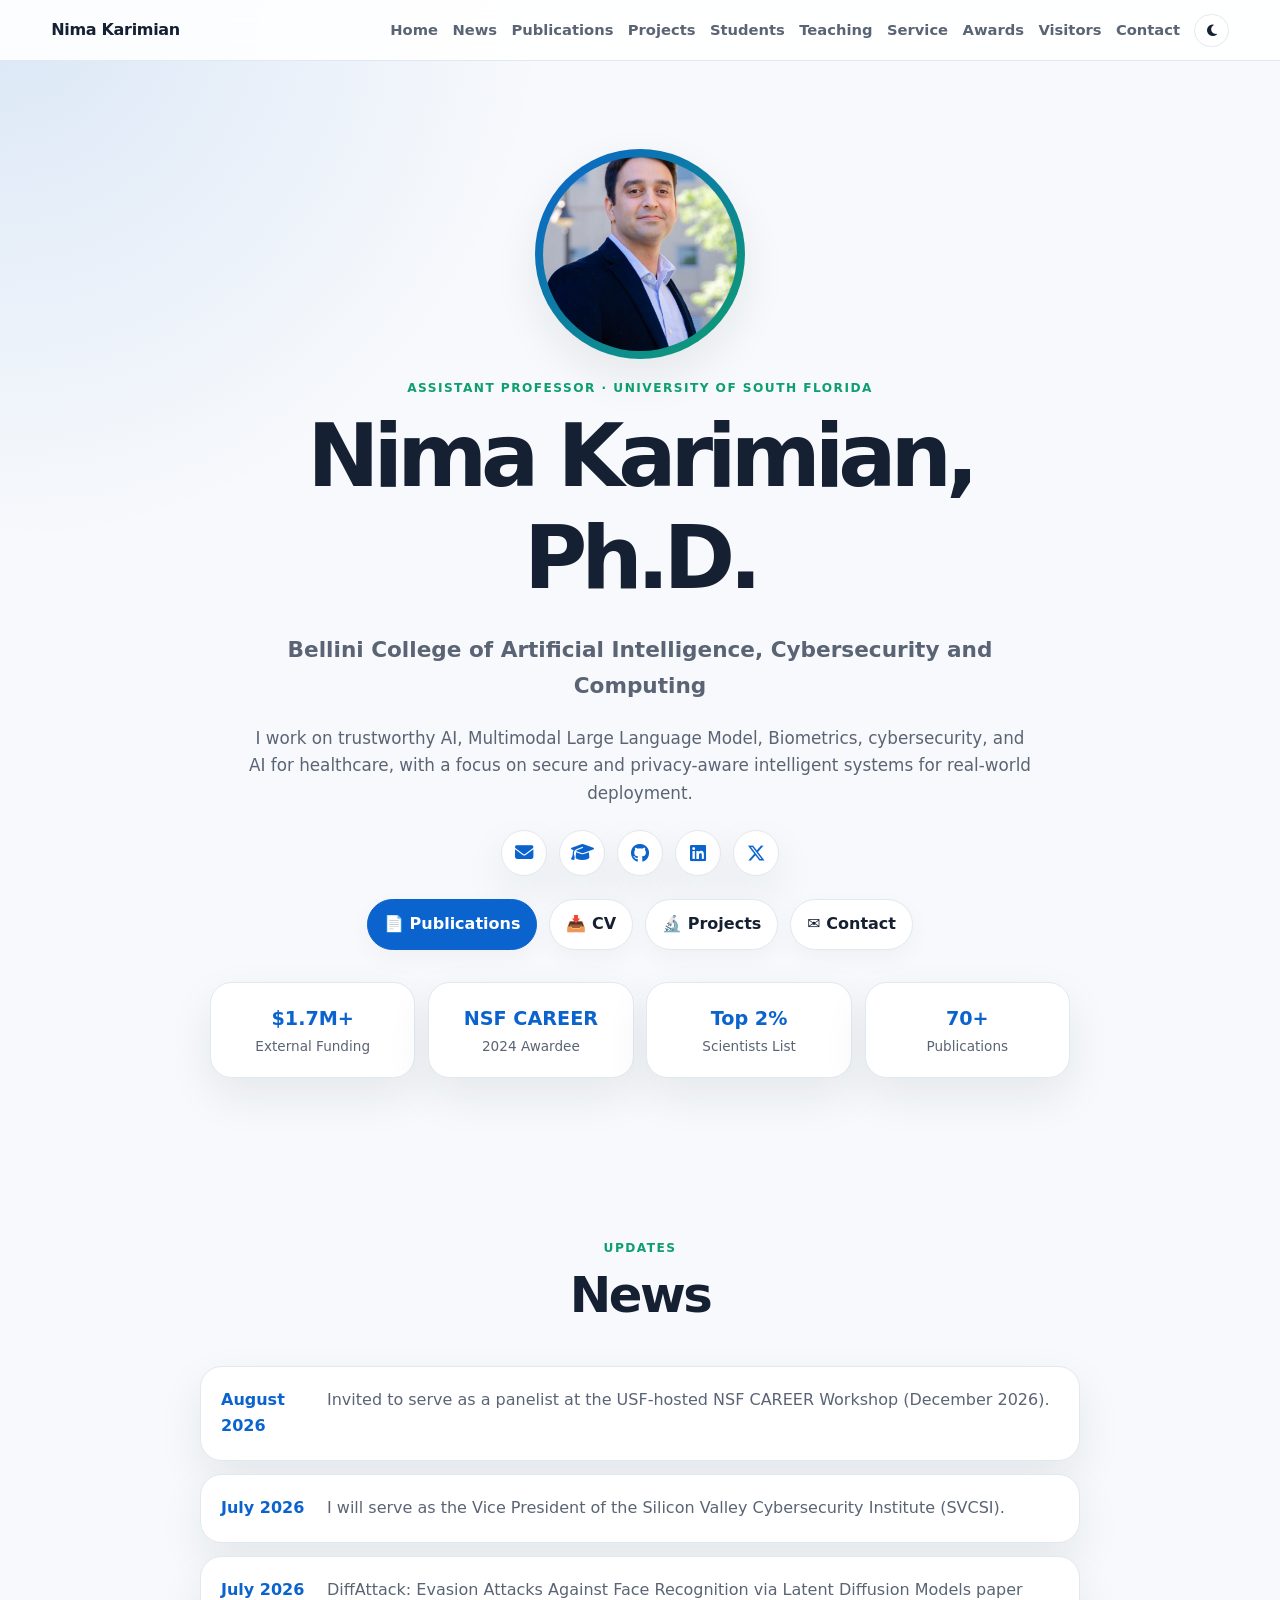
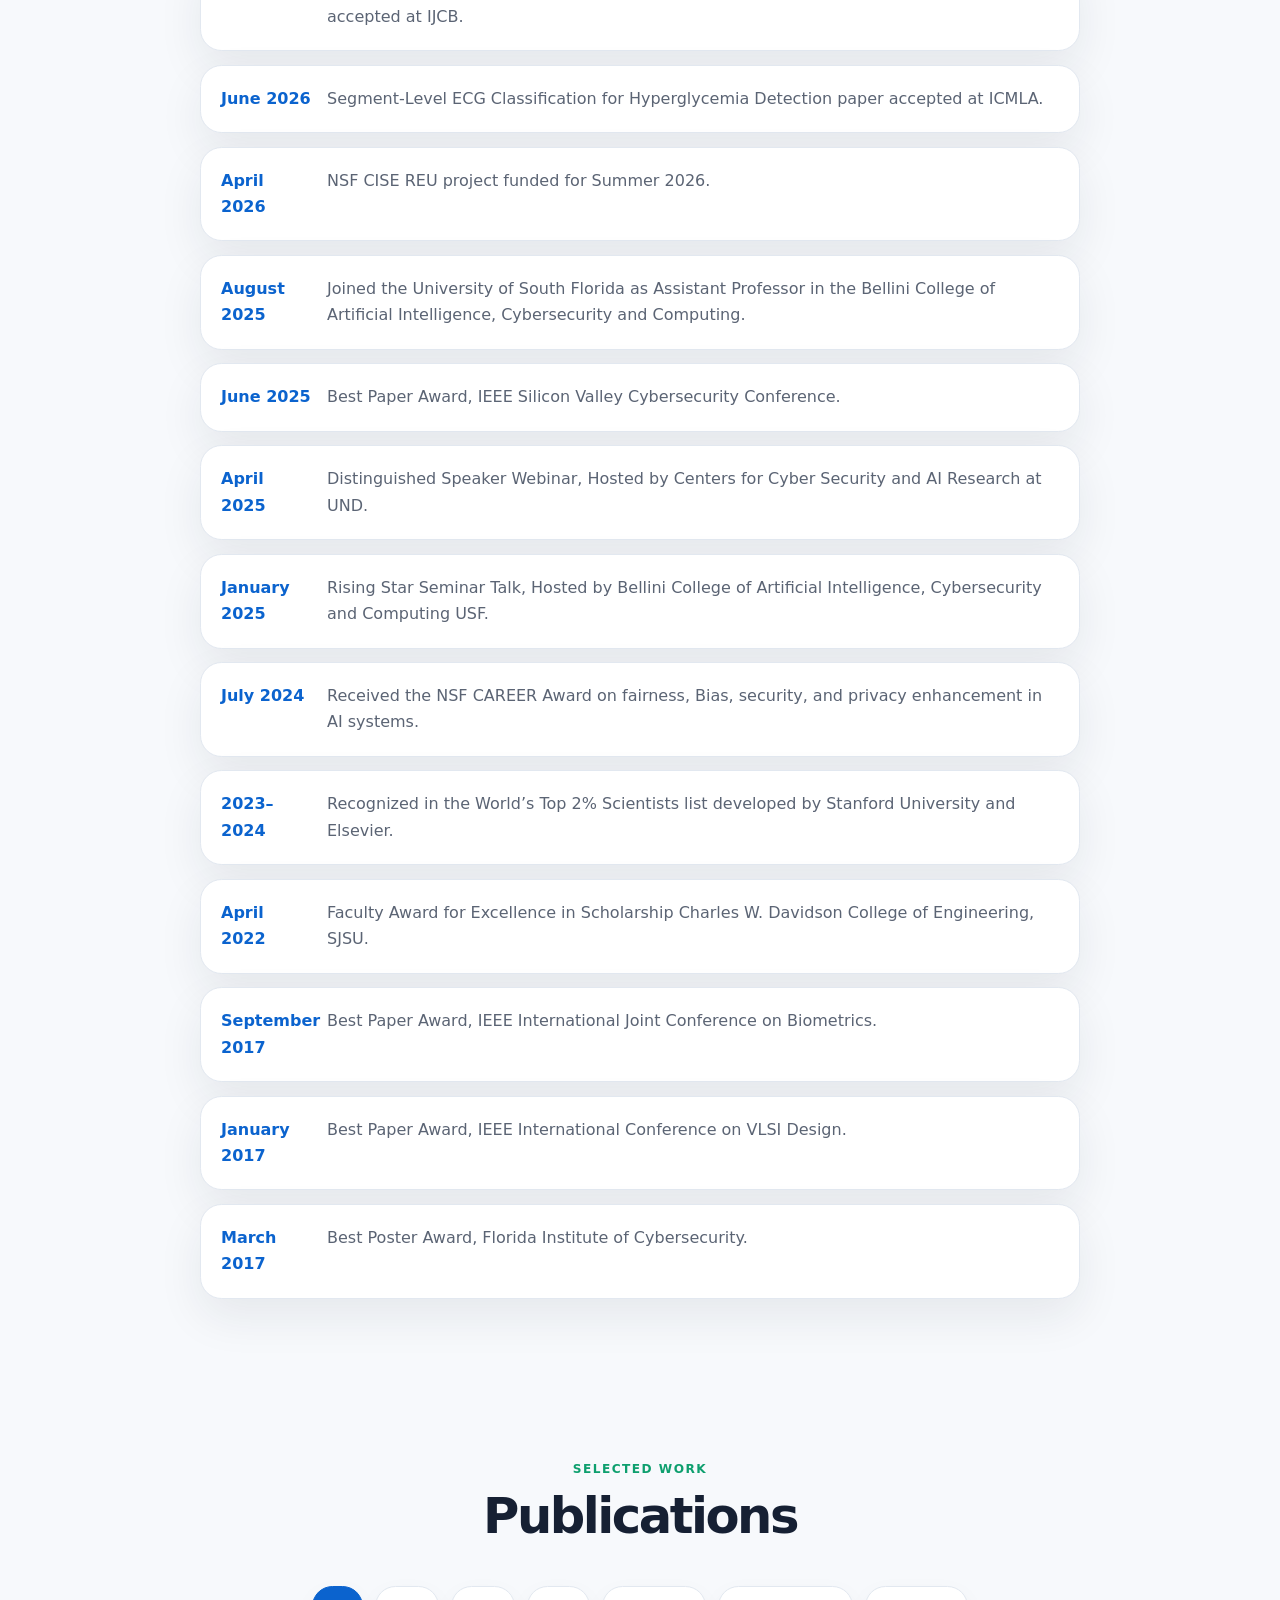
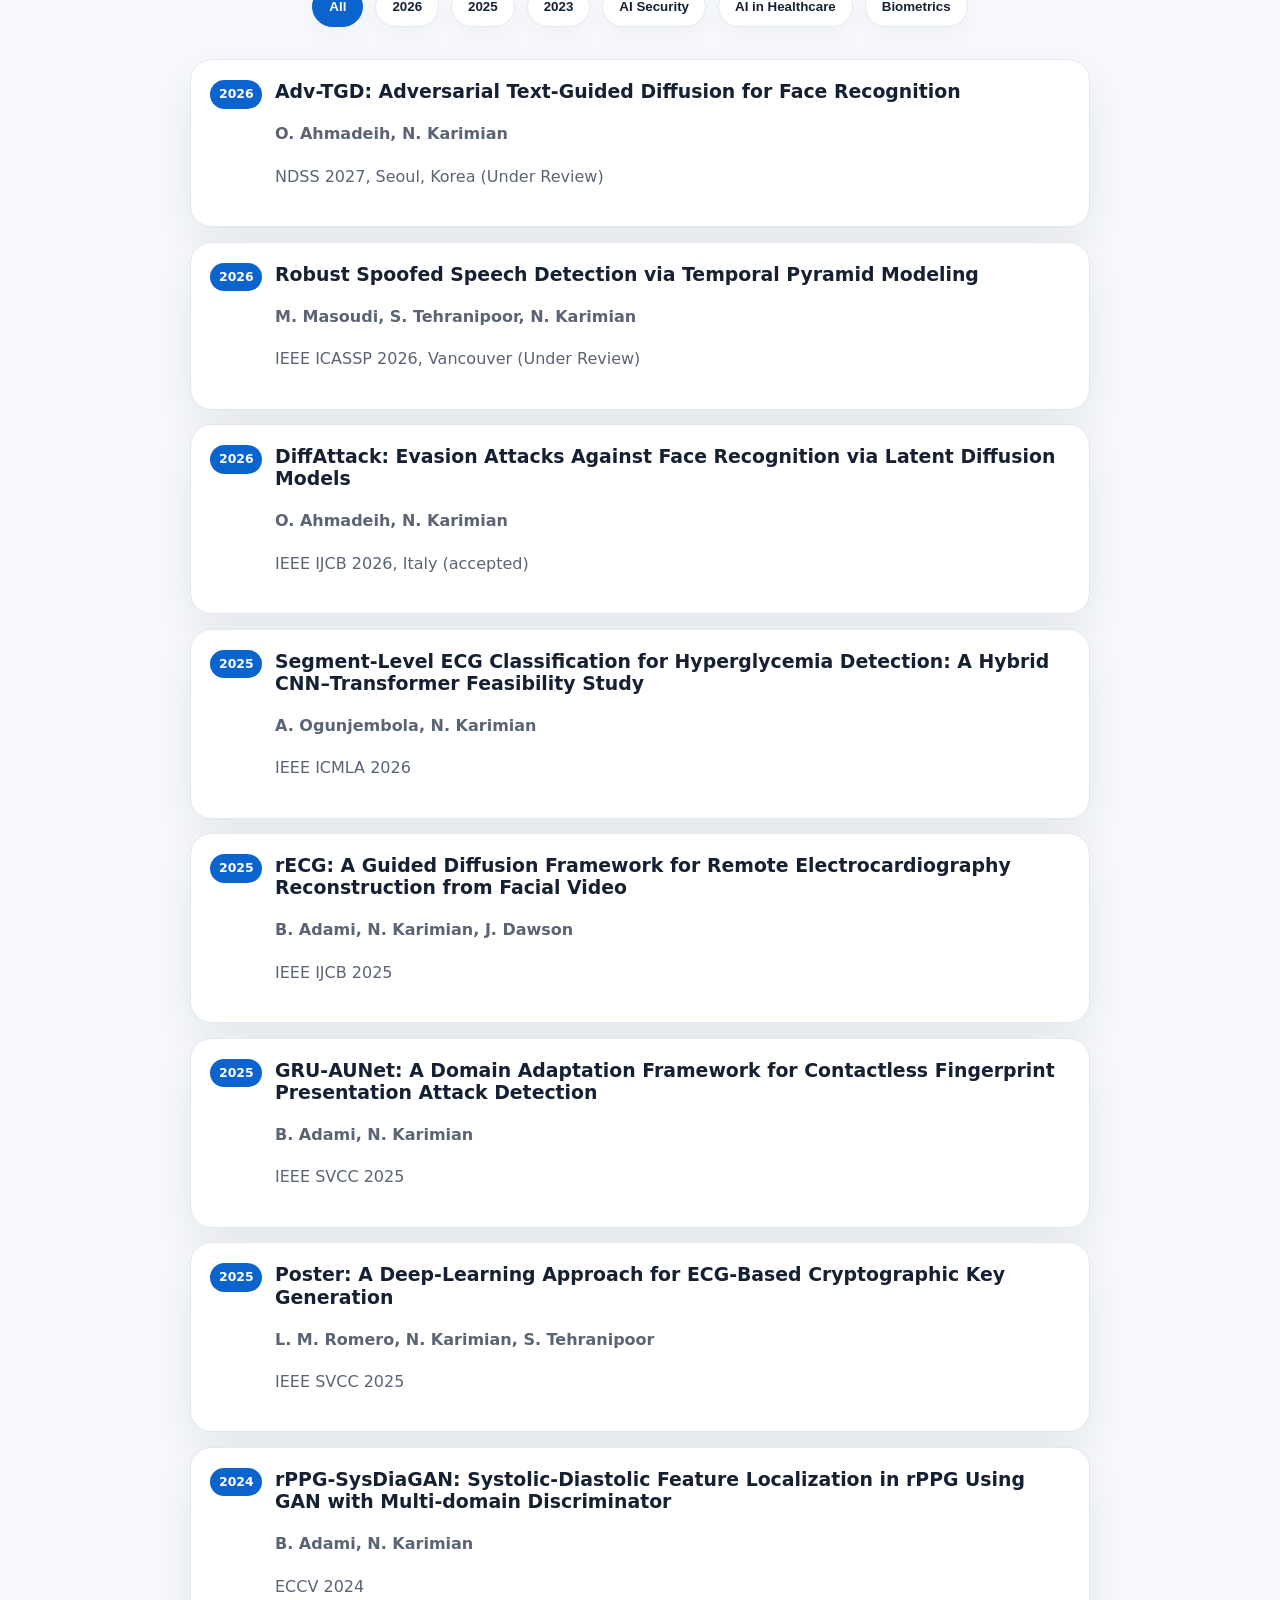
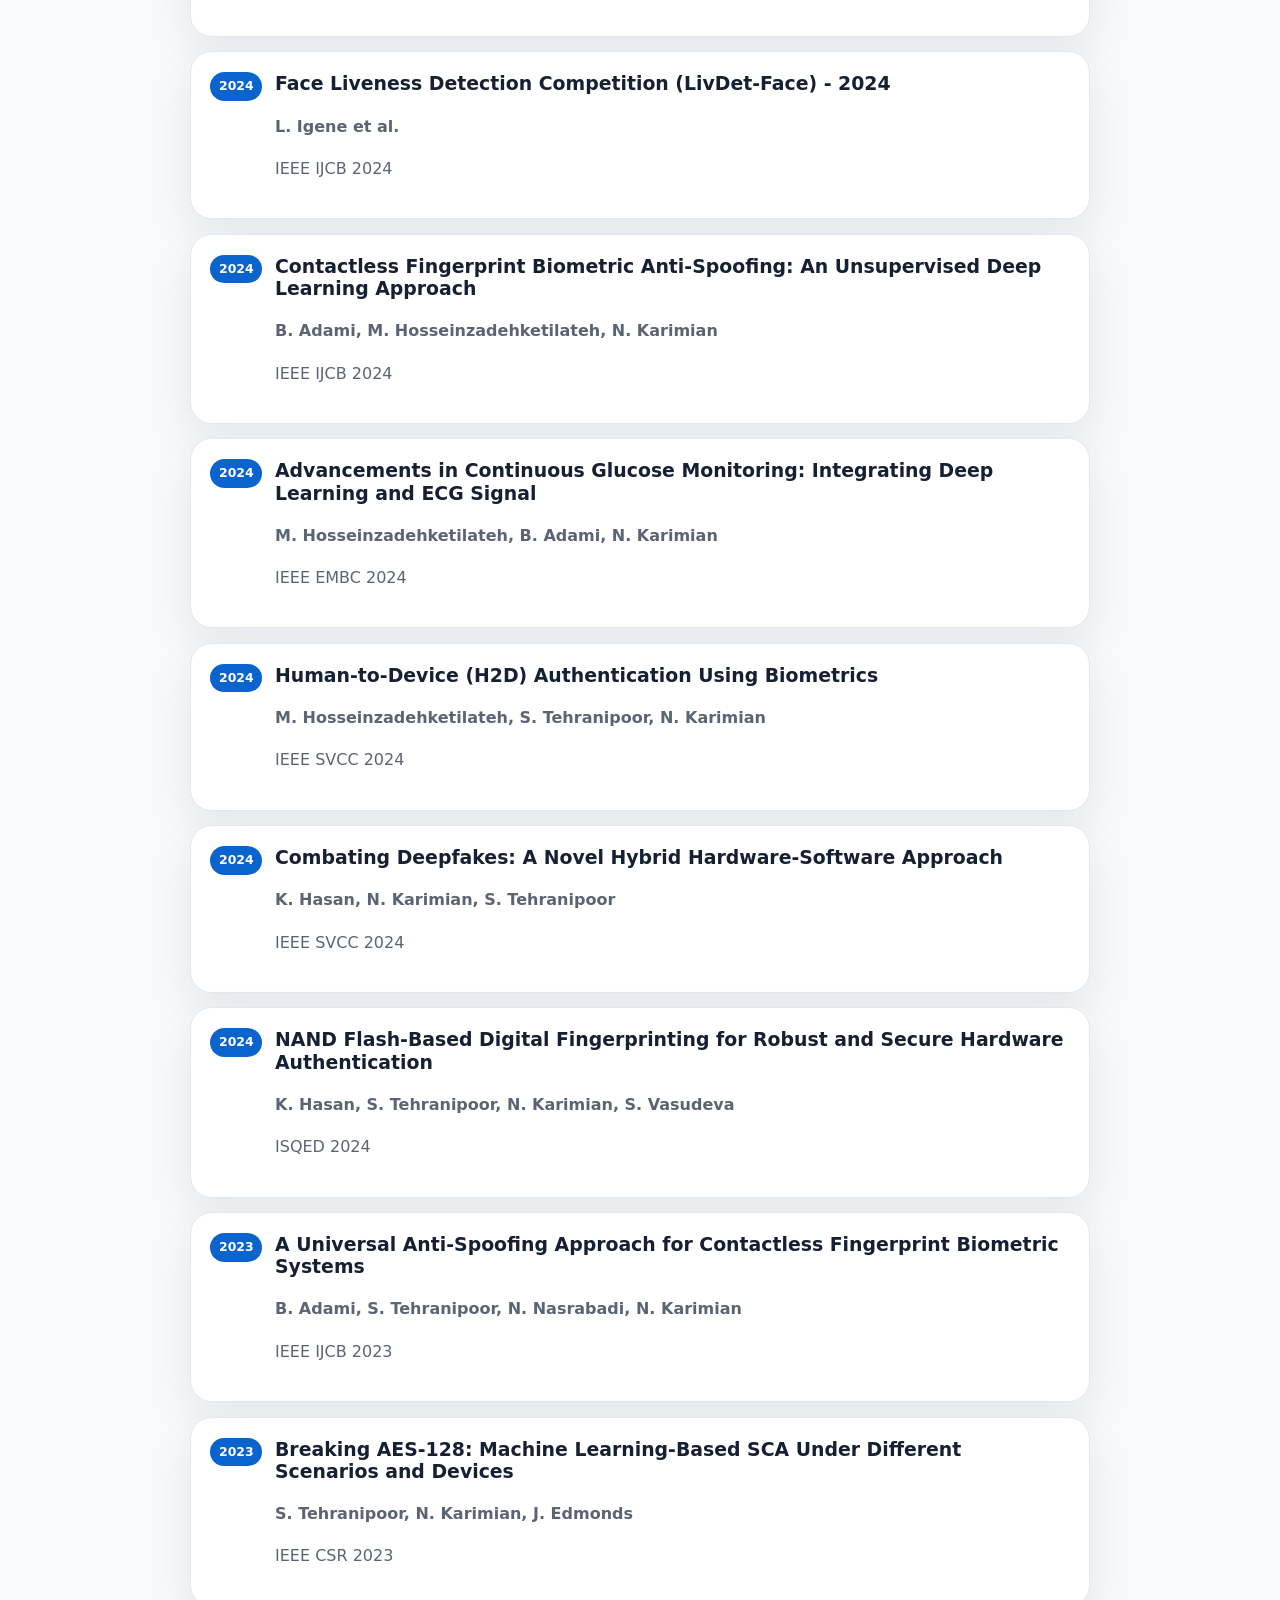
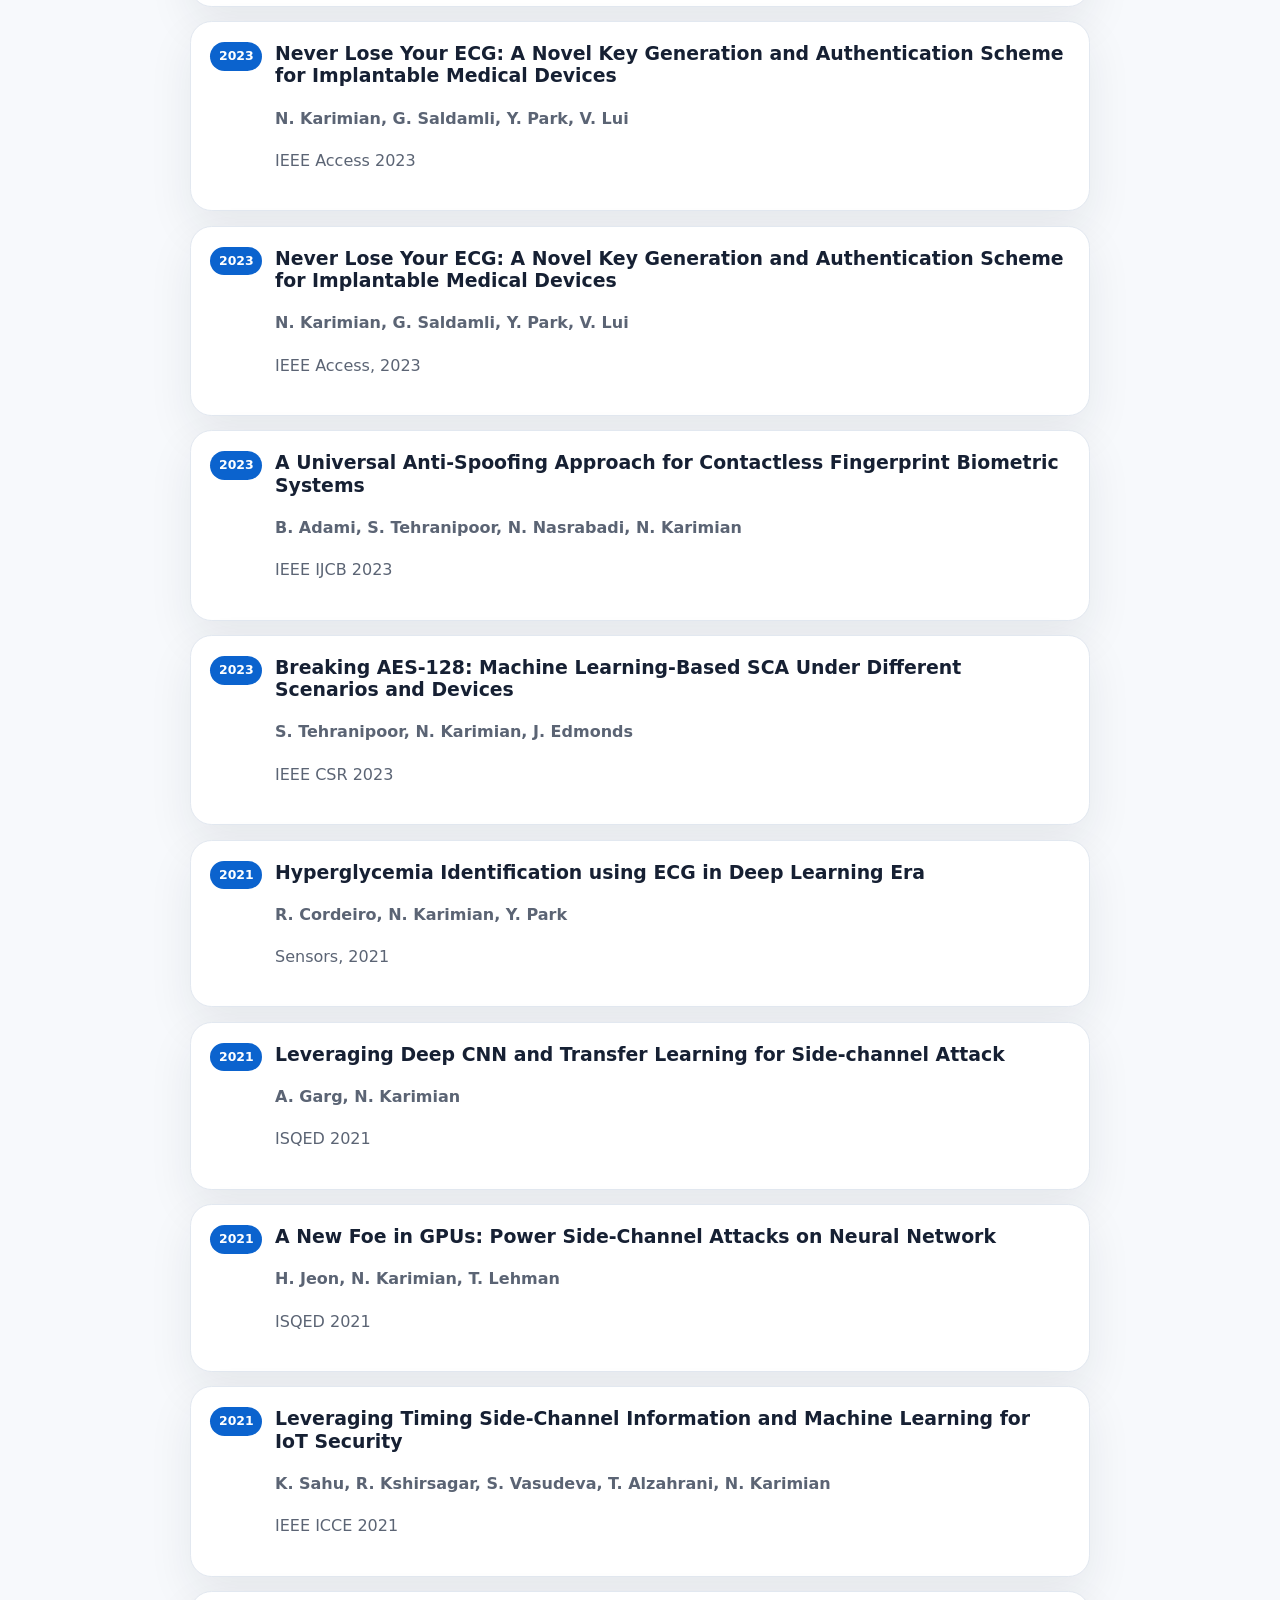
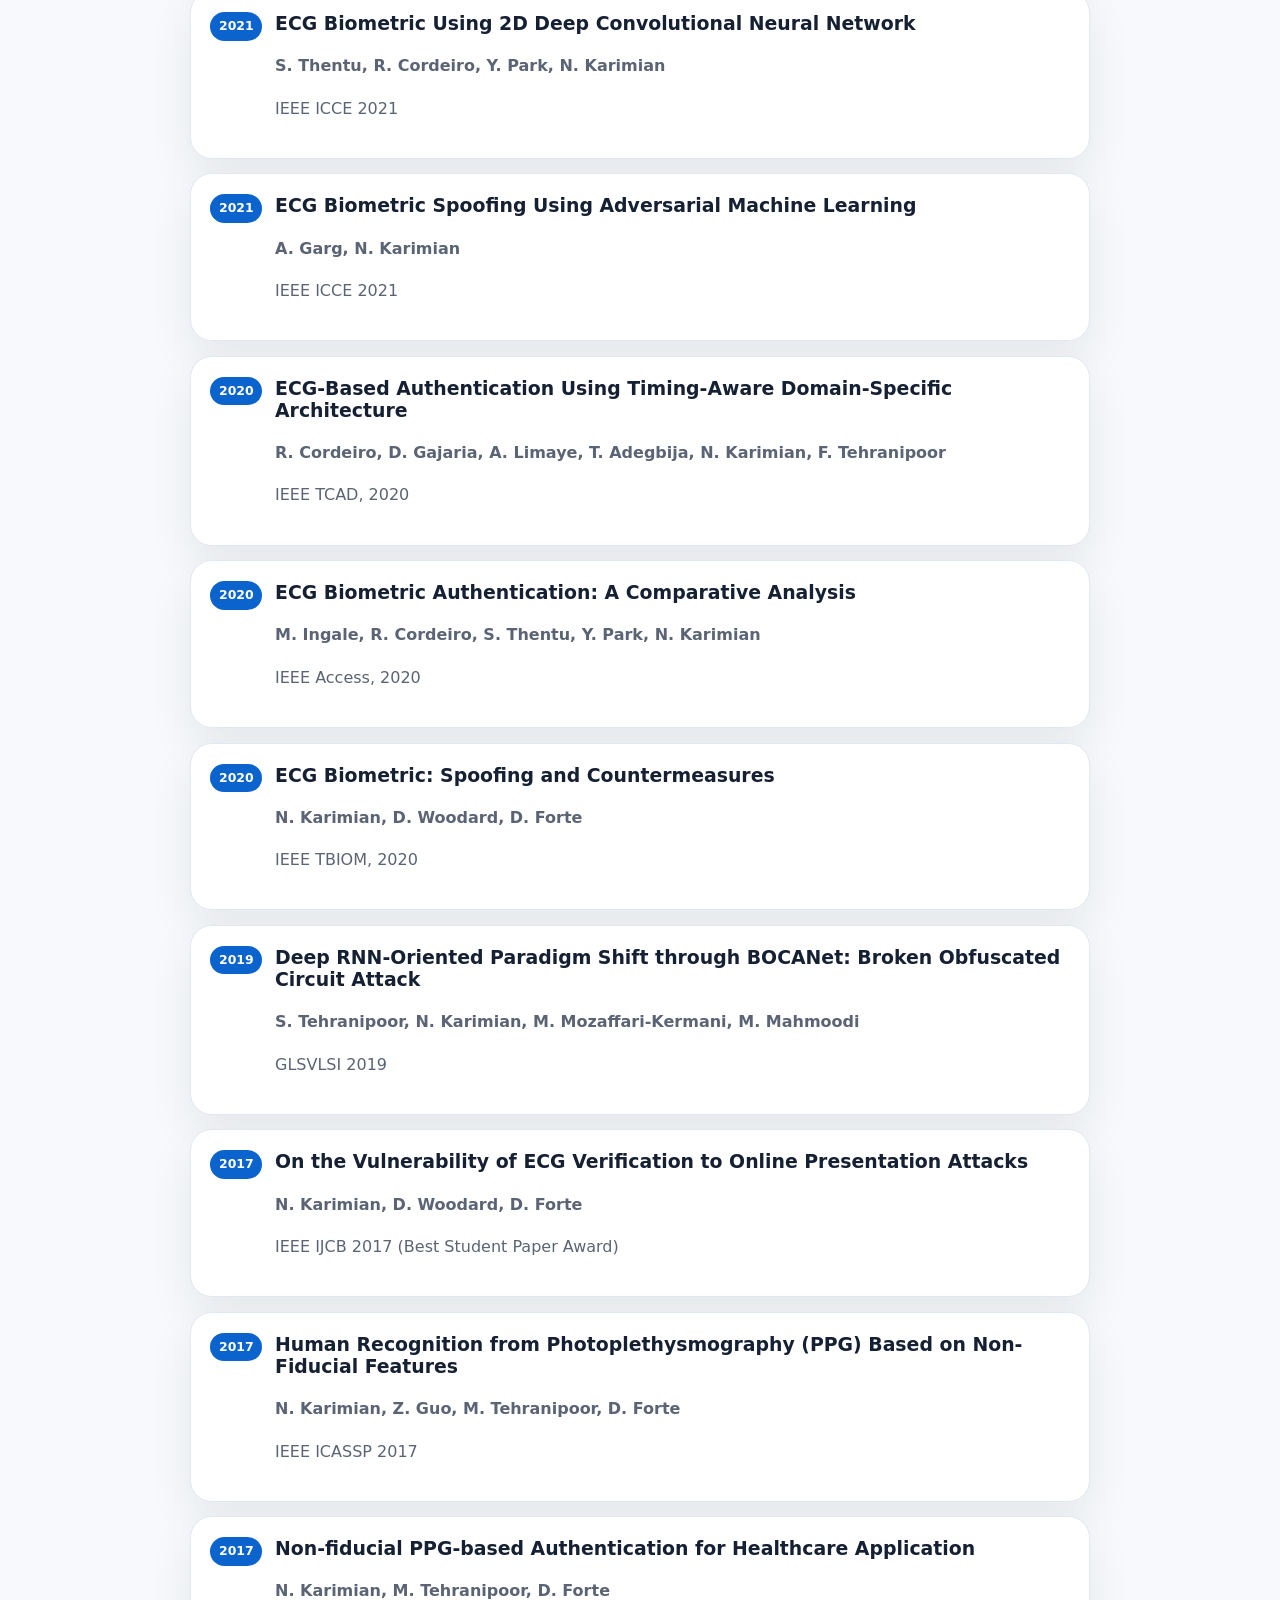
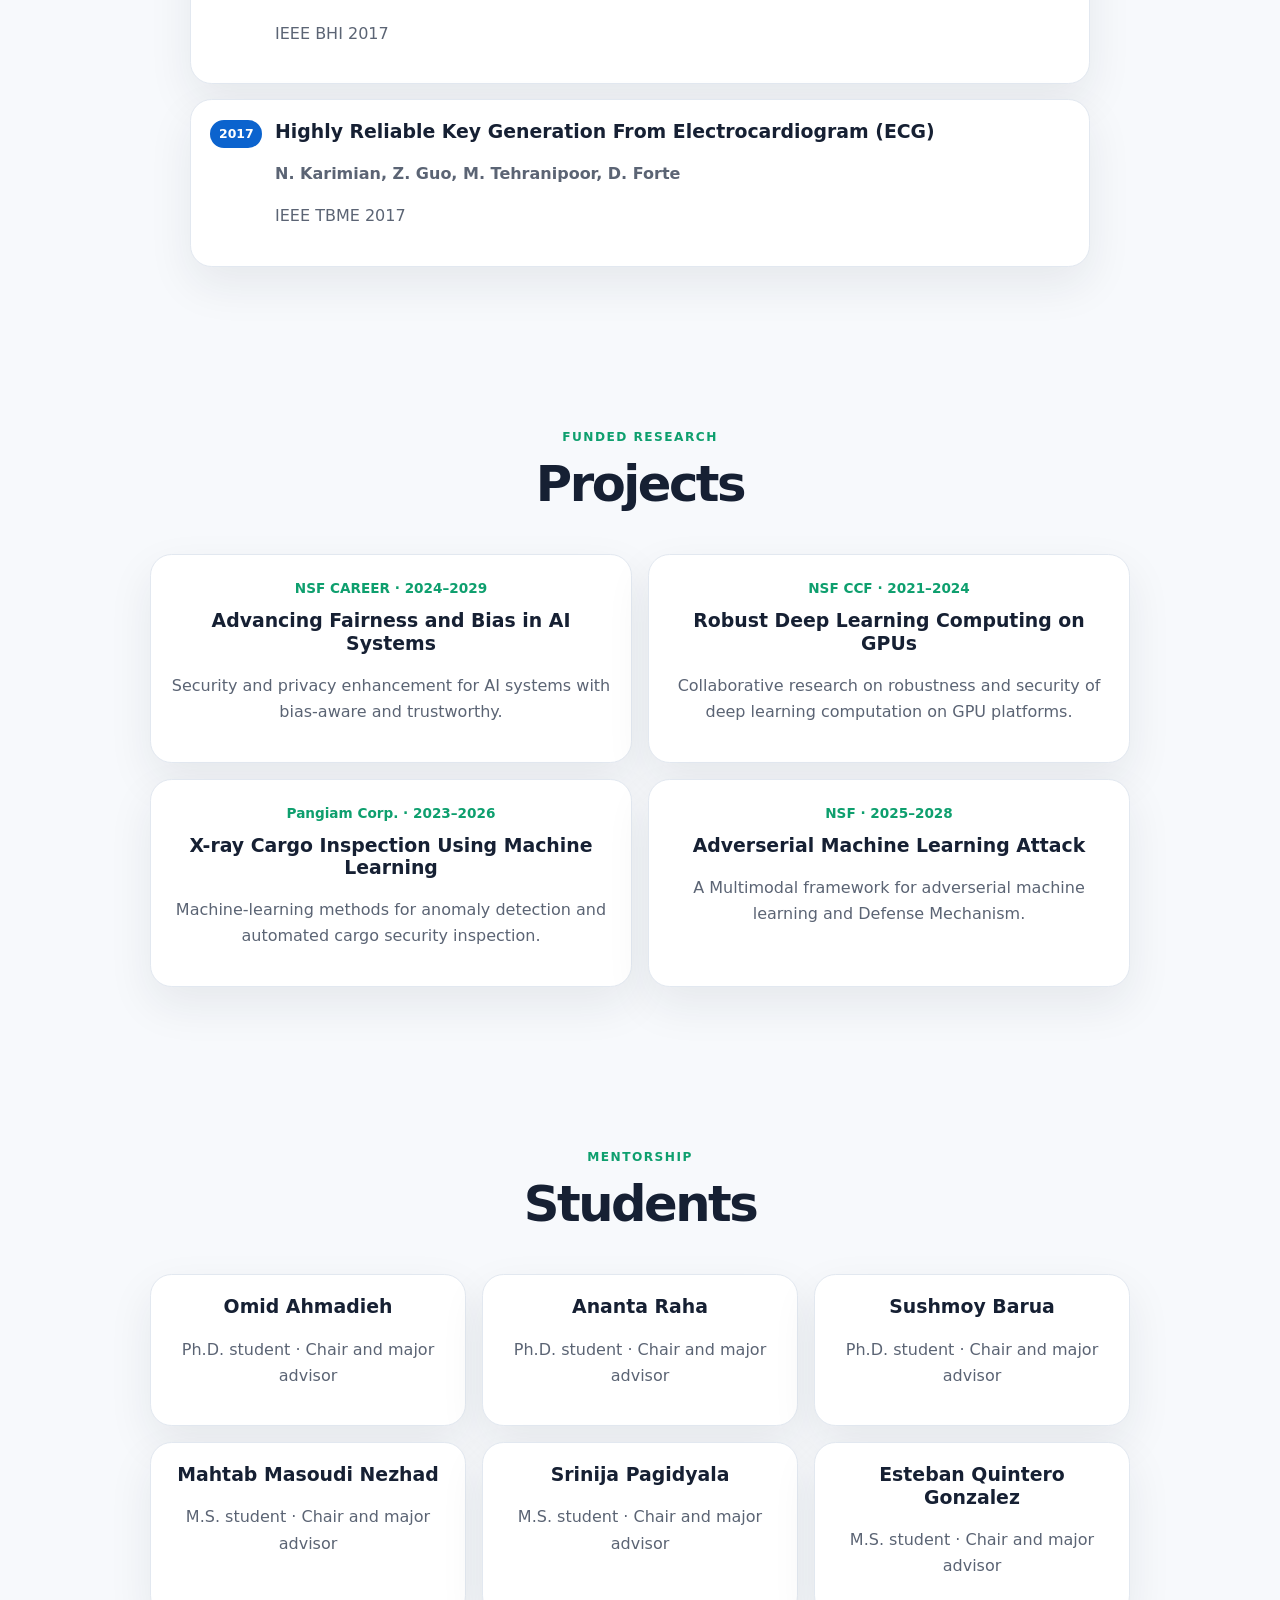
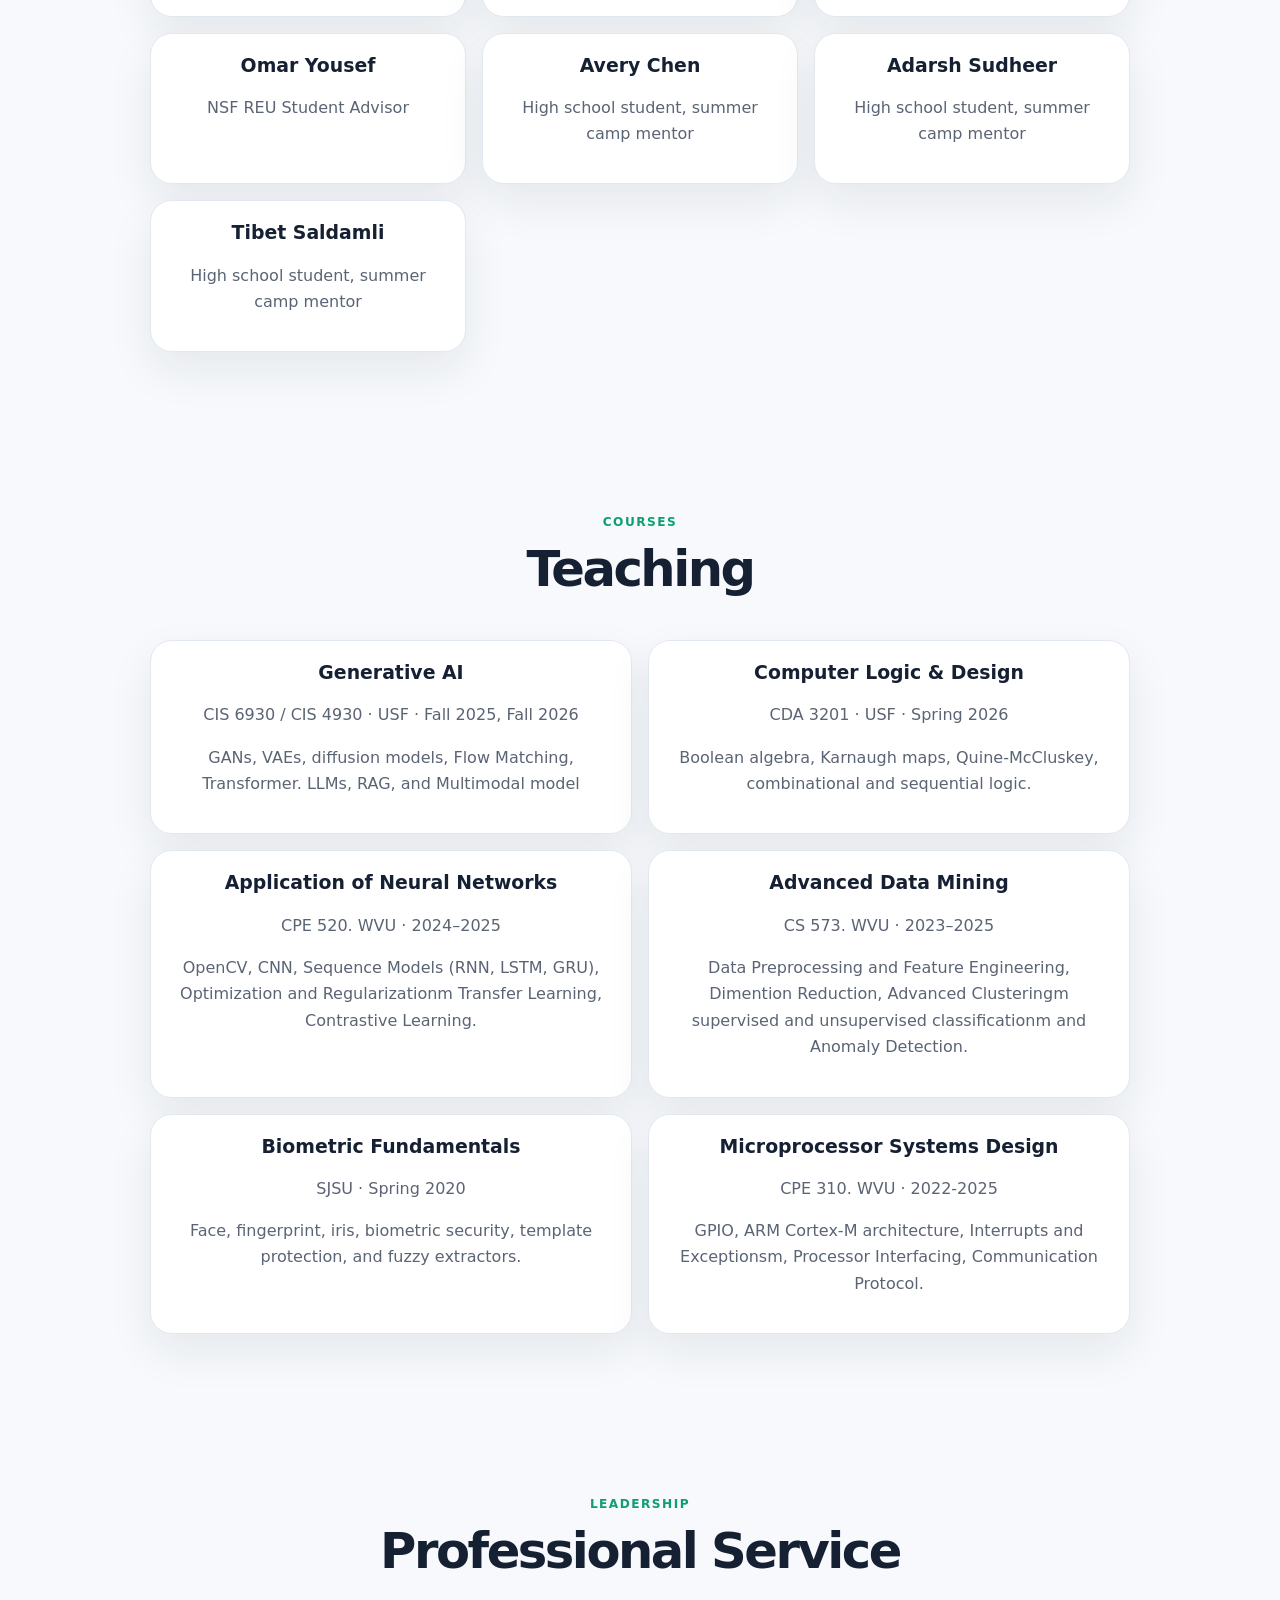
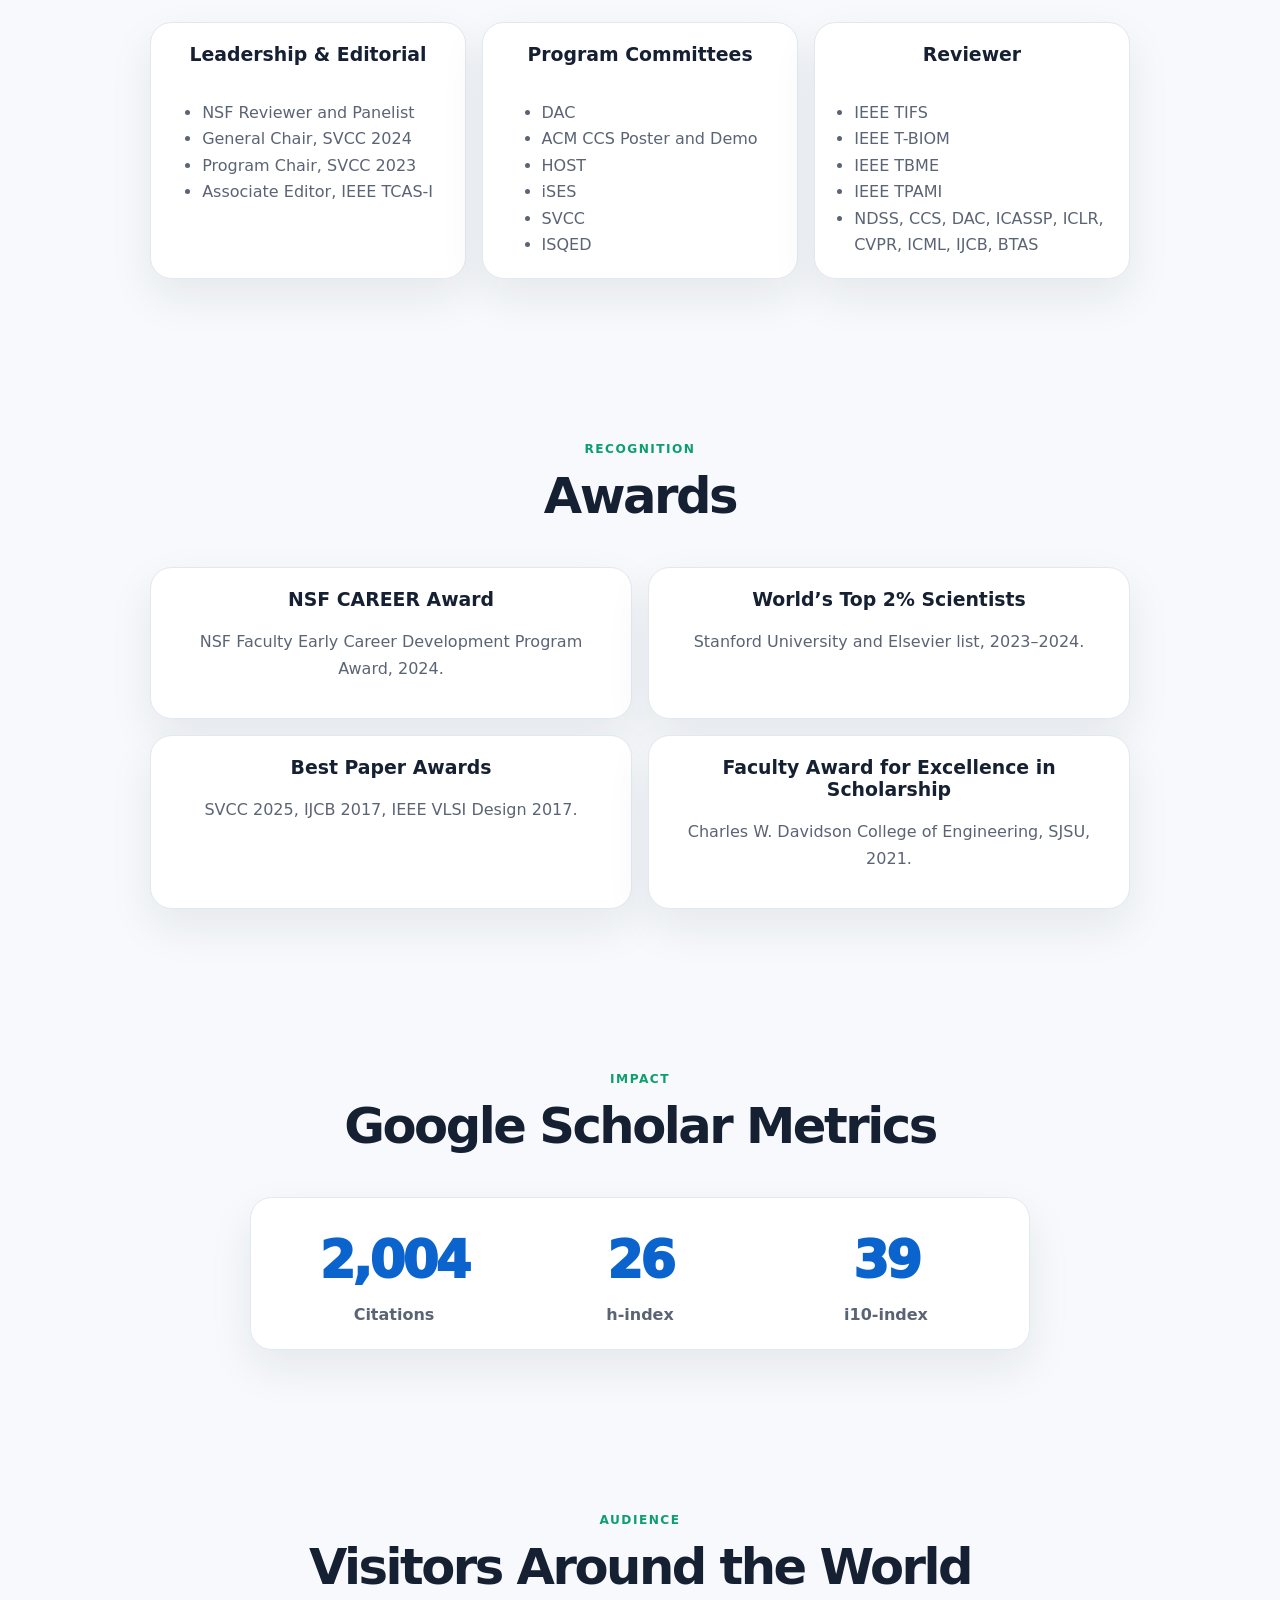
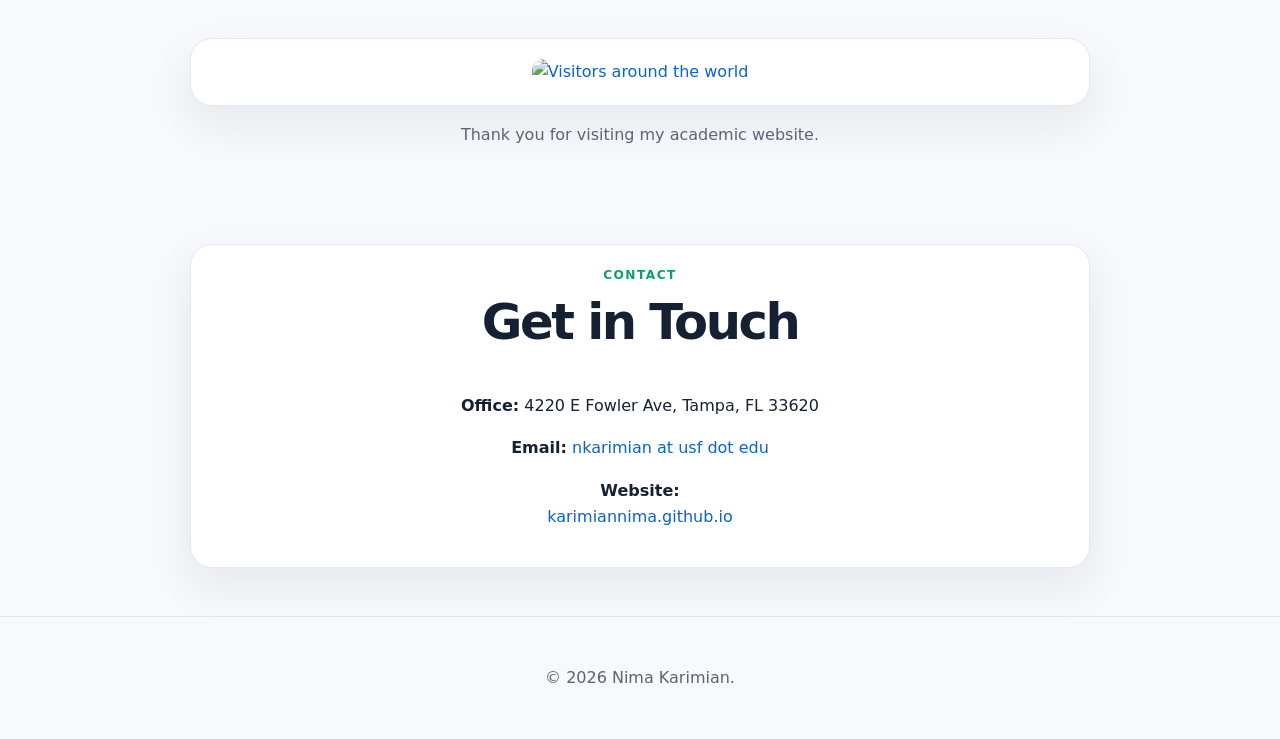
==== commit 09b1e67b: "Update index.html" ====
--- a/index.html
+++ b/index.html
@@ -122,6 +122,13 @@
     <p><strong>O. Ahmadeih, N. Karimian</strong></p>
     <p>NDSS 2027,  Seoul, Korea (Under Review)</p>
     </article>
+      
+    <article class="publication" data-tags="2026 ai-security biometrics">
+    <span>2026</span>
+    <h3>Robust Spoofed Speech Detection via Temporal Pyramid Modeling</h3>
+    <p><strong>M. Masoudi, S. Tehranipoor, N. Karimian</strong></p>
+    <p>IEEE ICASSP 2026, Vancouver (Under Review)</p>
+    </article>
     
     <article class="publication" data-tags="2026 ai-security biometrics">
     <span>2026</span>
@@ -130,11 +137,11 @@
     <p>IEEE IJCB 2026, Italy (accepted)</p>
     </article>
     
-    <article class="publication" data-tags="2026 ai-security biometrics">
-    <span>2026</span>
-    <h3>Robust Spoofed Speech Detection via Temporal Pyramid Modeling</h3>
-    <p><strong>M. Masoudi, S. Tehranipoor, N. Karimian</strong></p>
-    <p>IEEE ICASSP 2026, Vancouver (Under Review)</p>
+    <article class="publication" data-tags="2025 ai-healthcare biometrics">
+    <span>2025</span>
+    <h3>Segment-Level ECG Classification for Hyperglycemia Detection: A Hybrid CNN–Transformer Feasibility Study</h3>
+    <p><strong>A. Ogunjembola, N. Karimian</strong></p>
+    <p>IEEE ICMLA 2026</p>
     </article>
     
     <article class="publication" data-tags="2025 ai-healthcare biometrics">
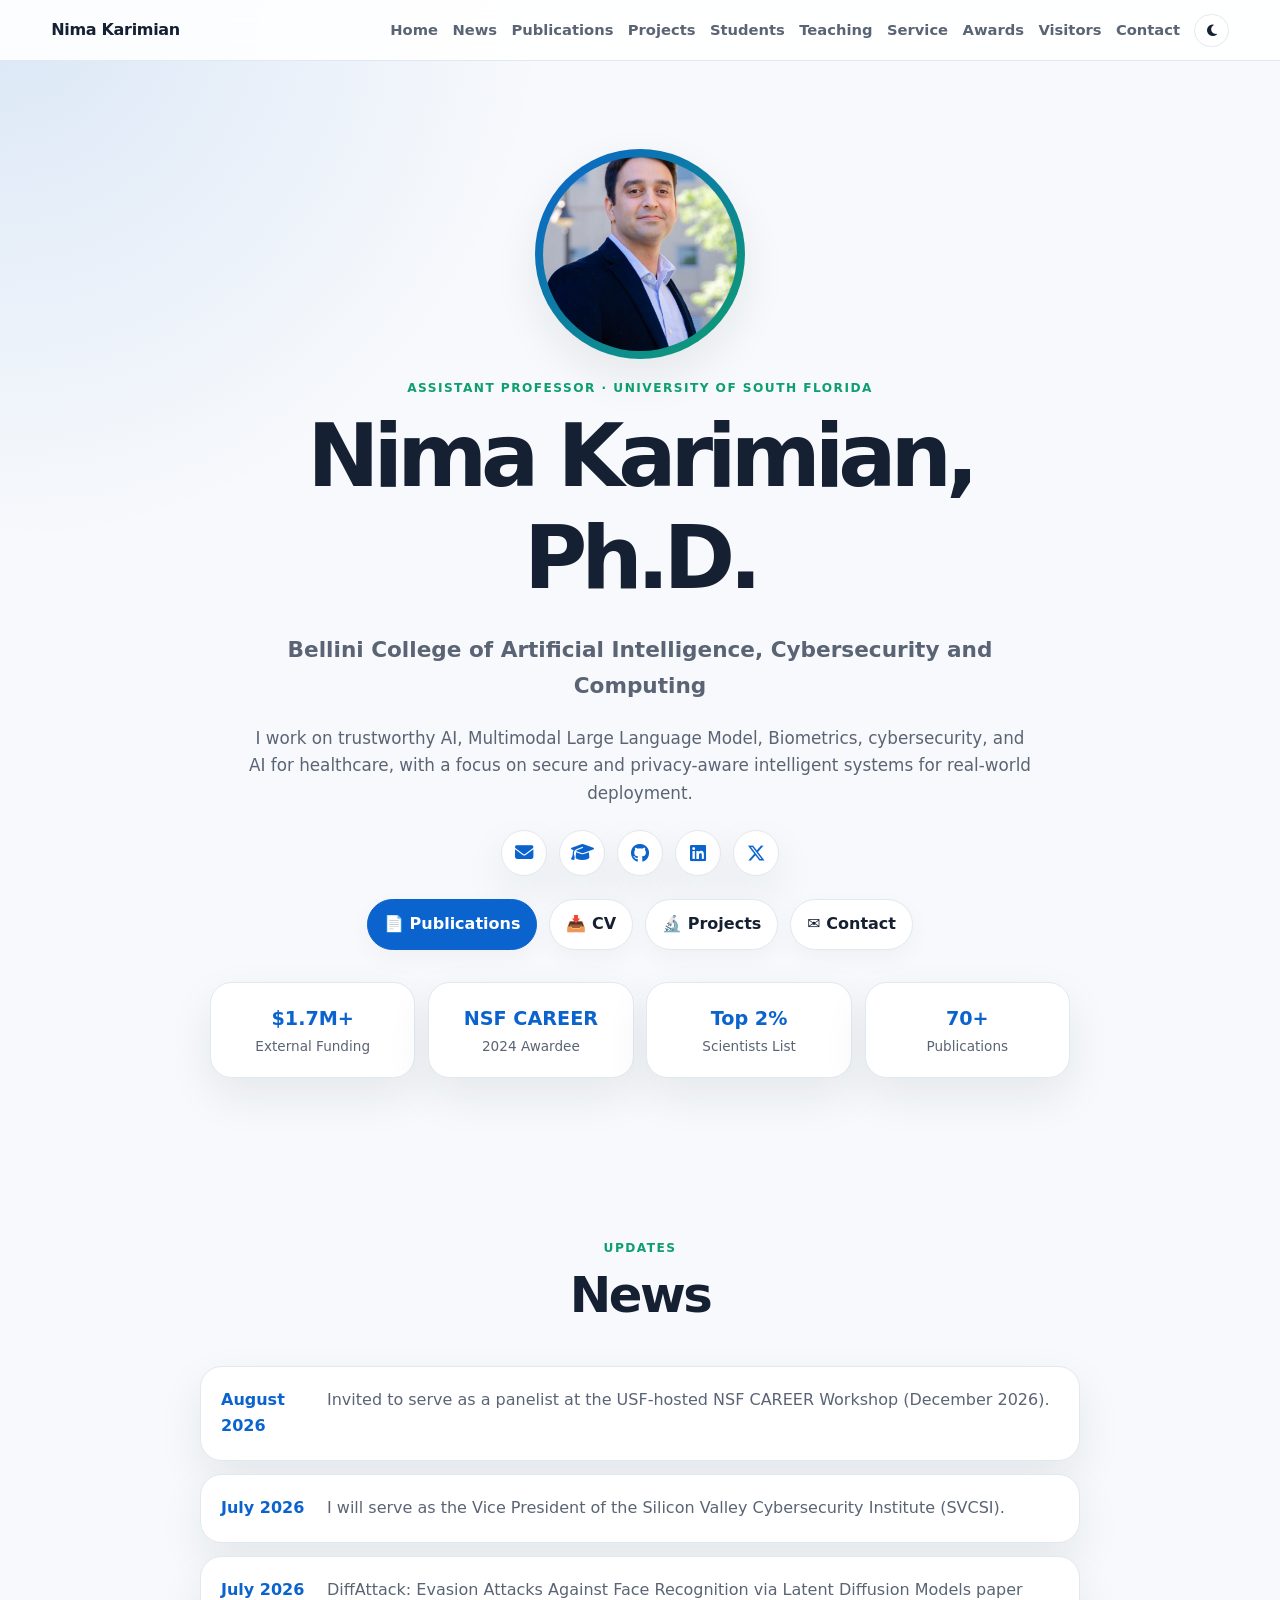
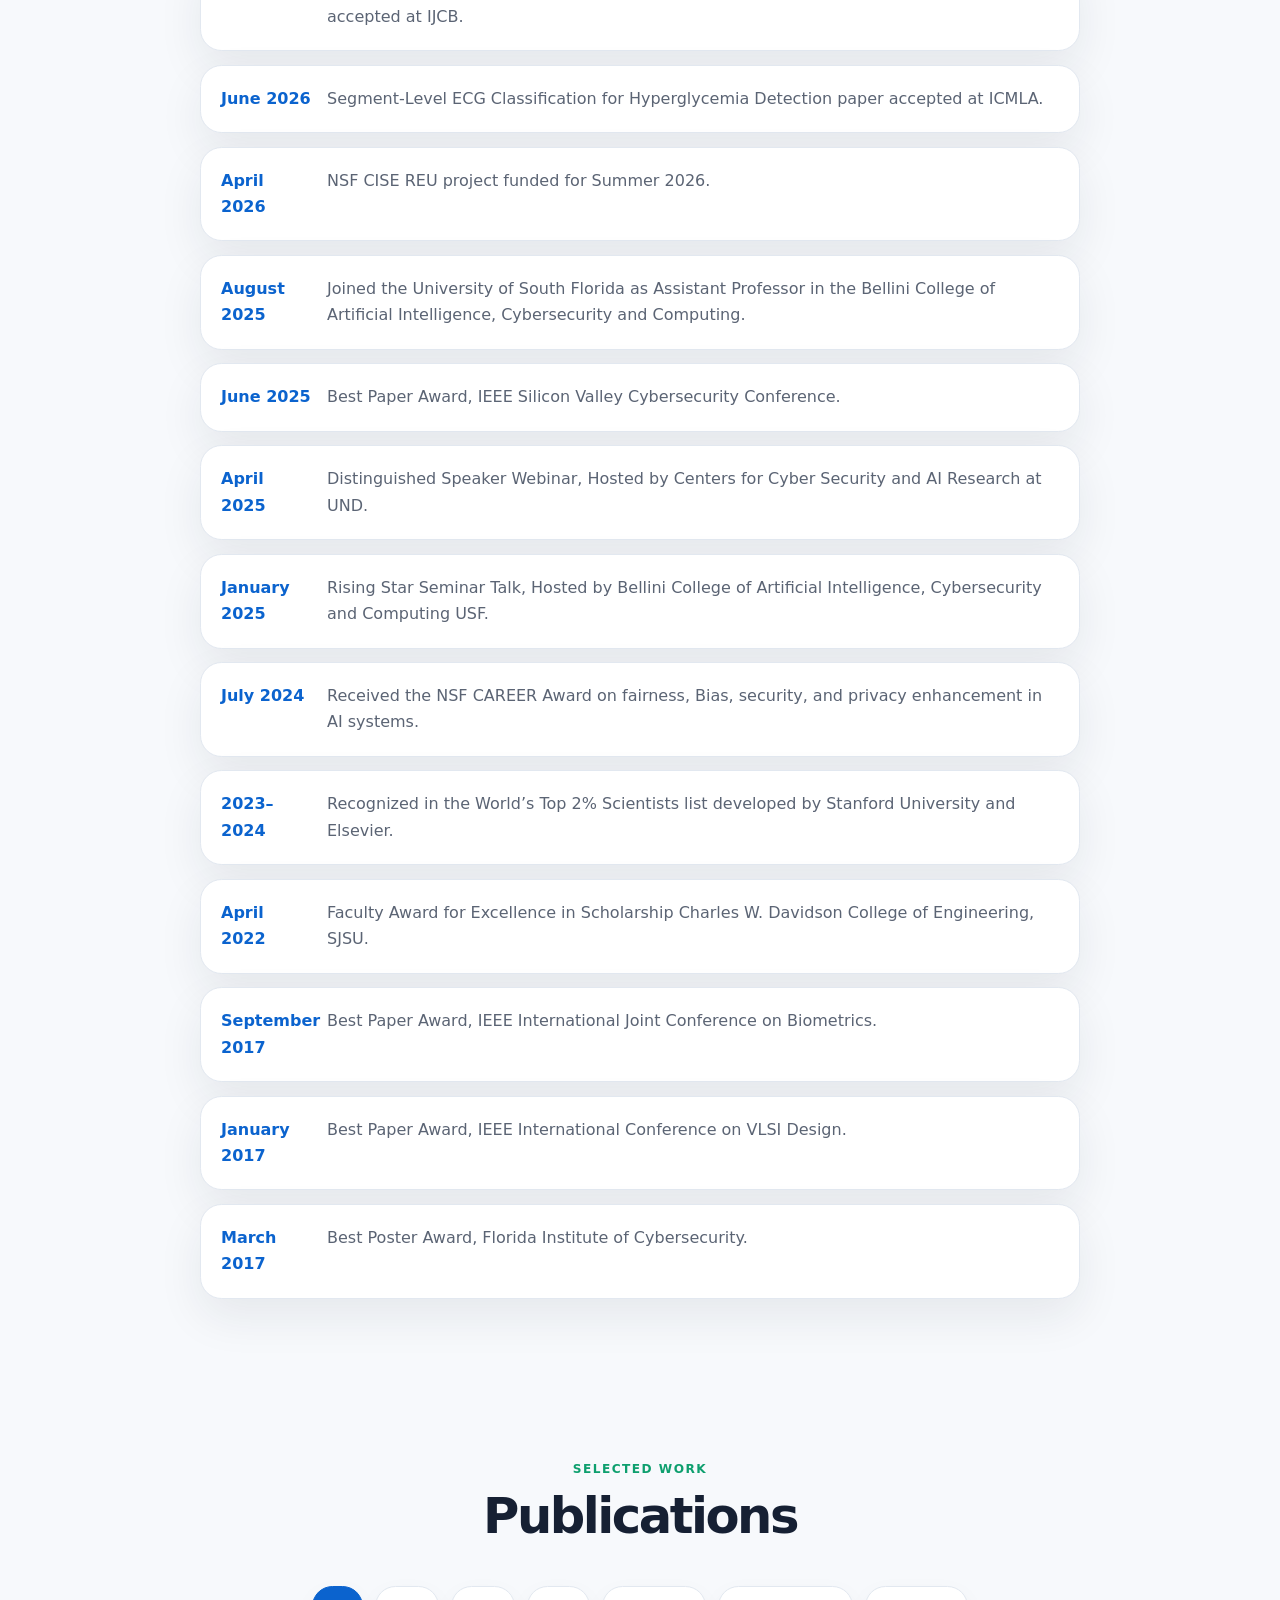
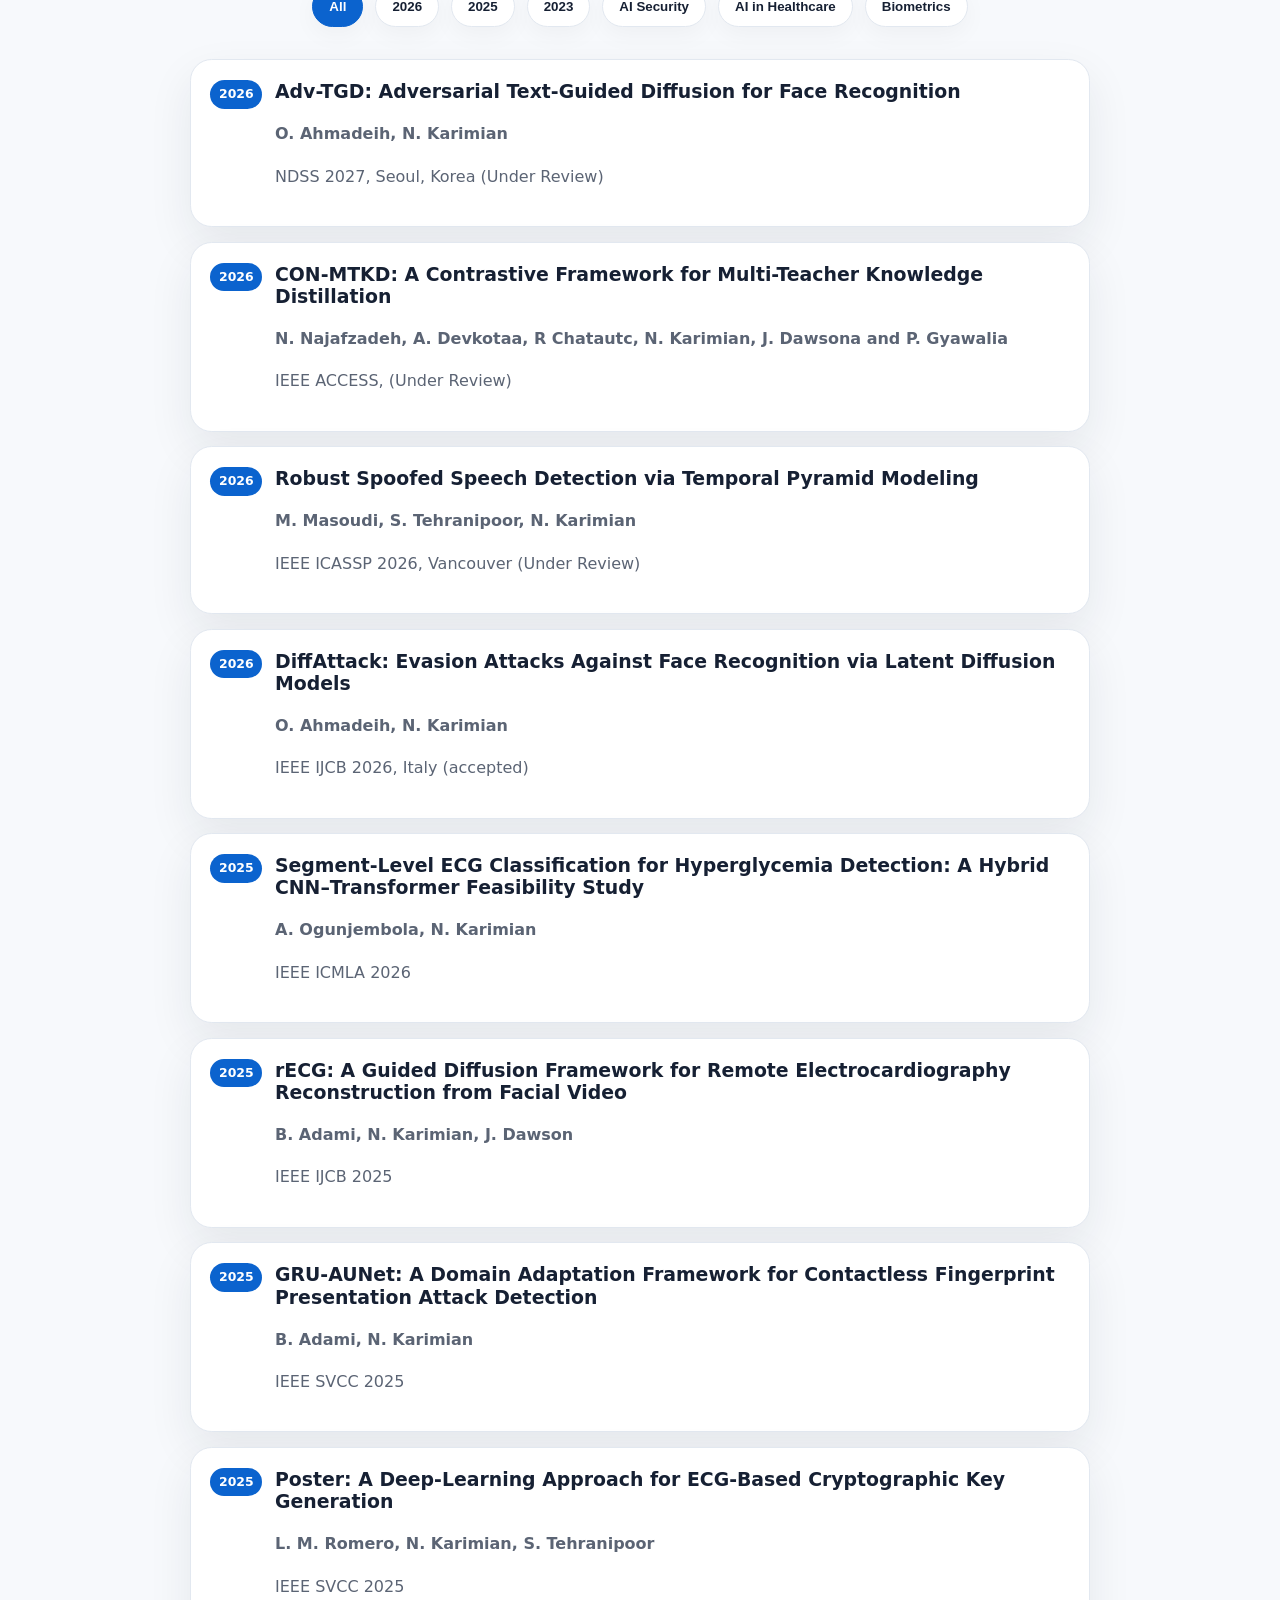
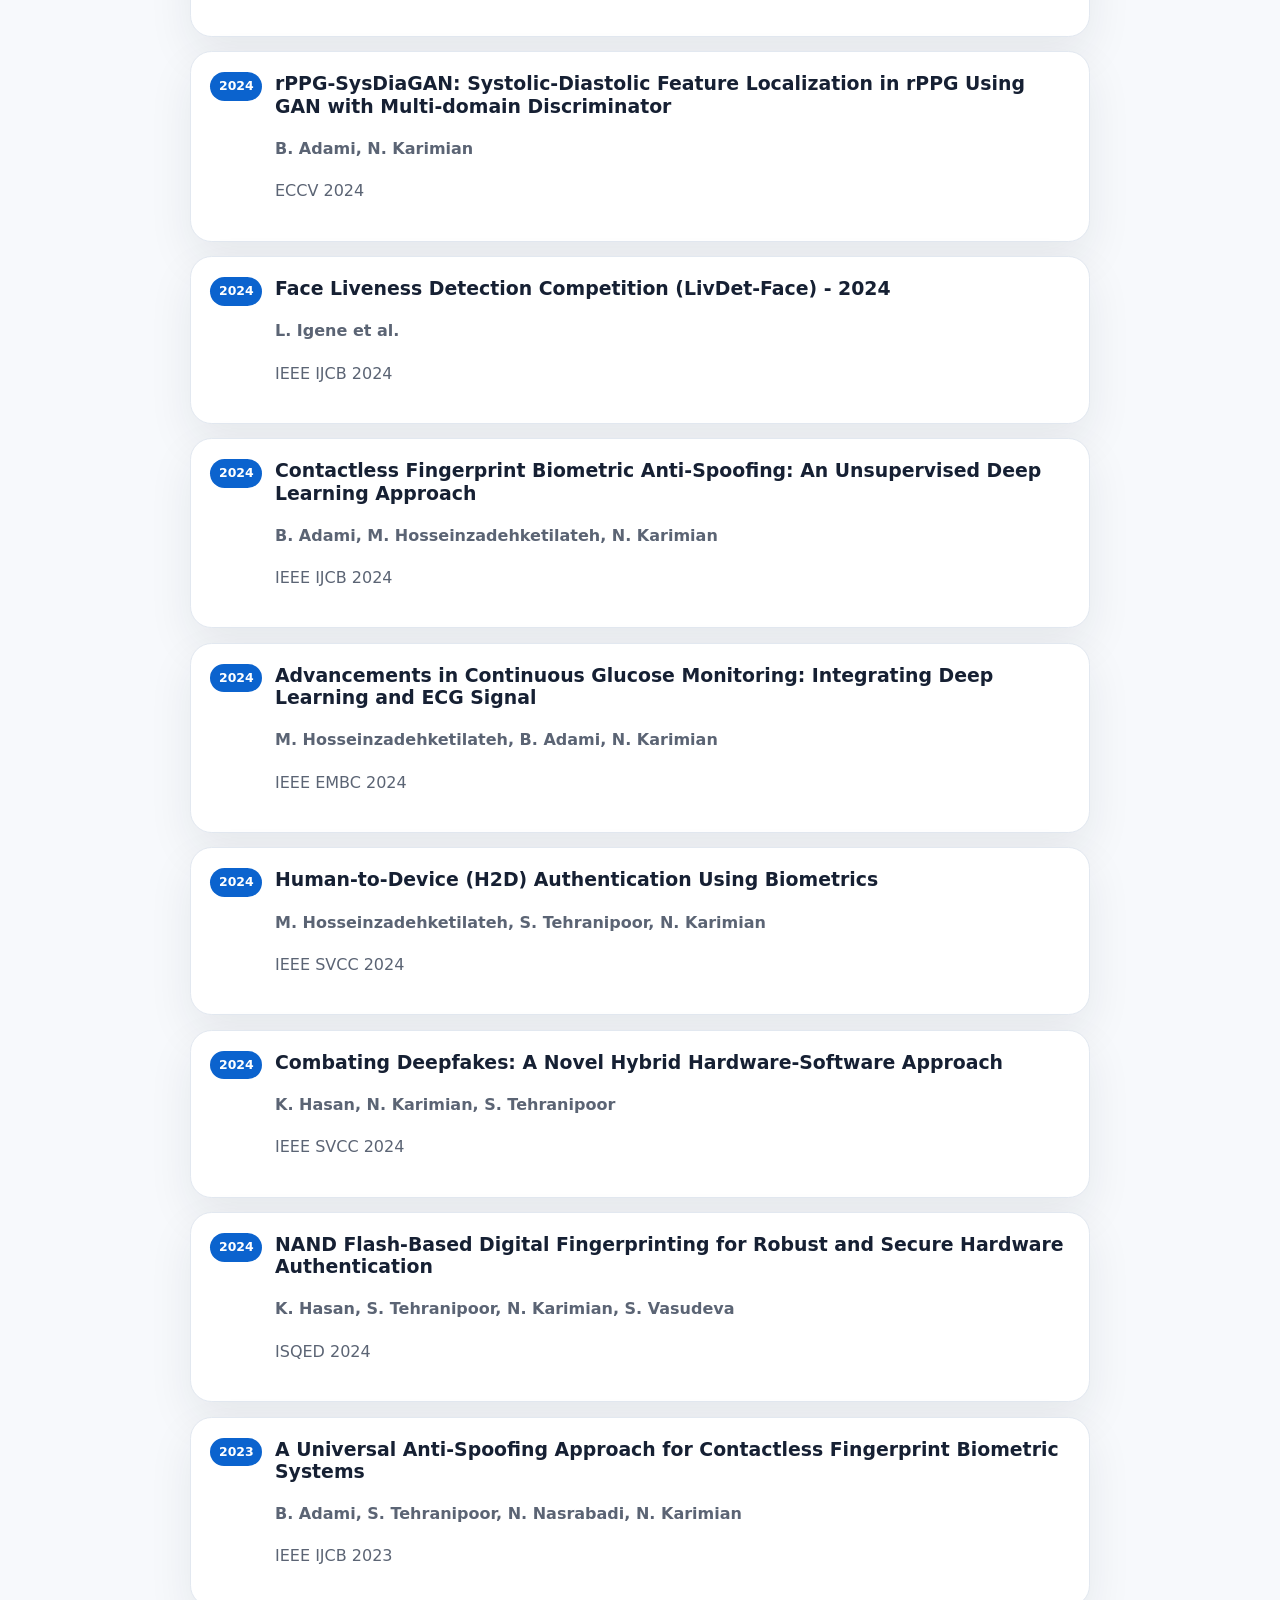
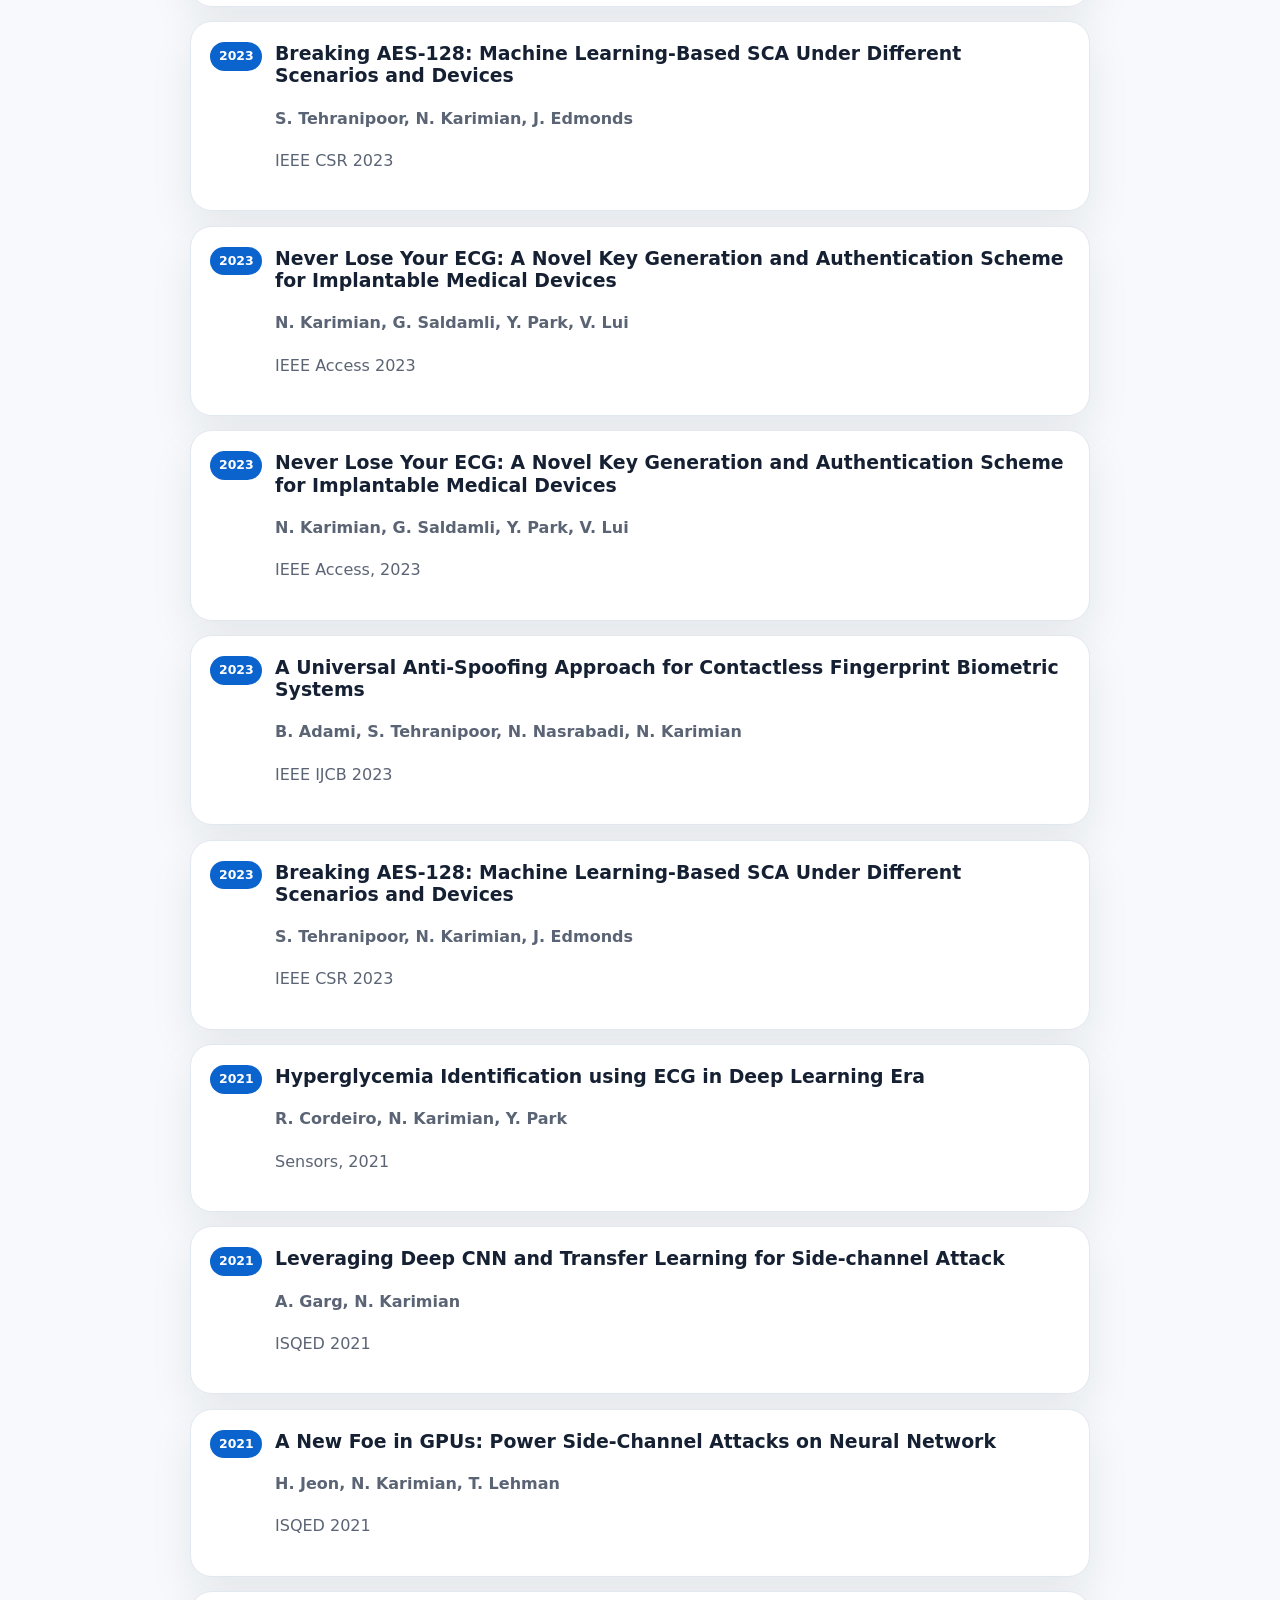
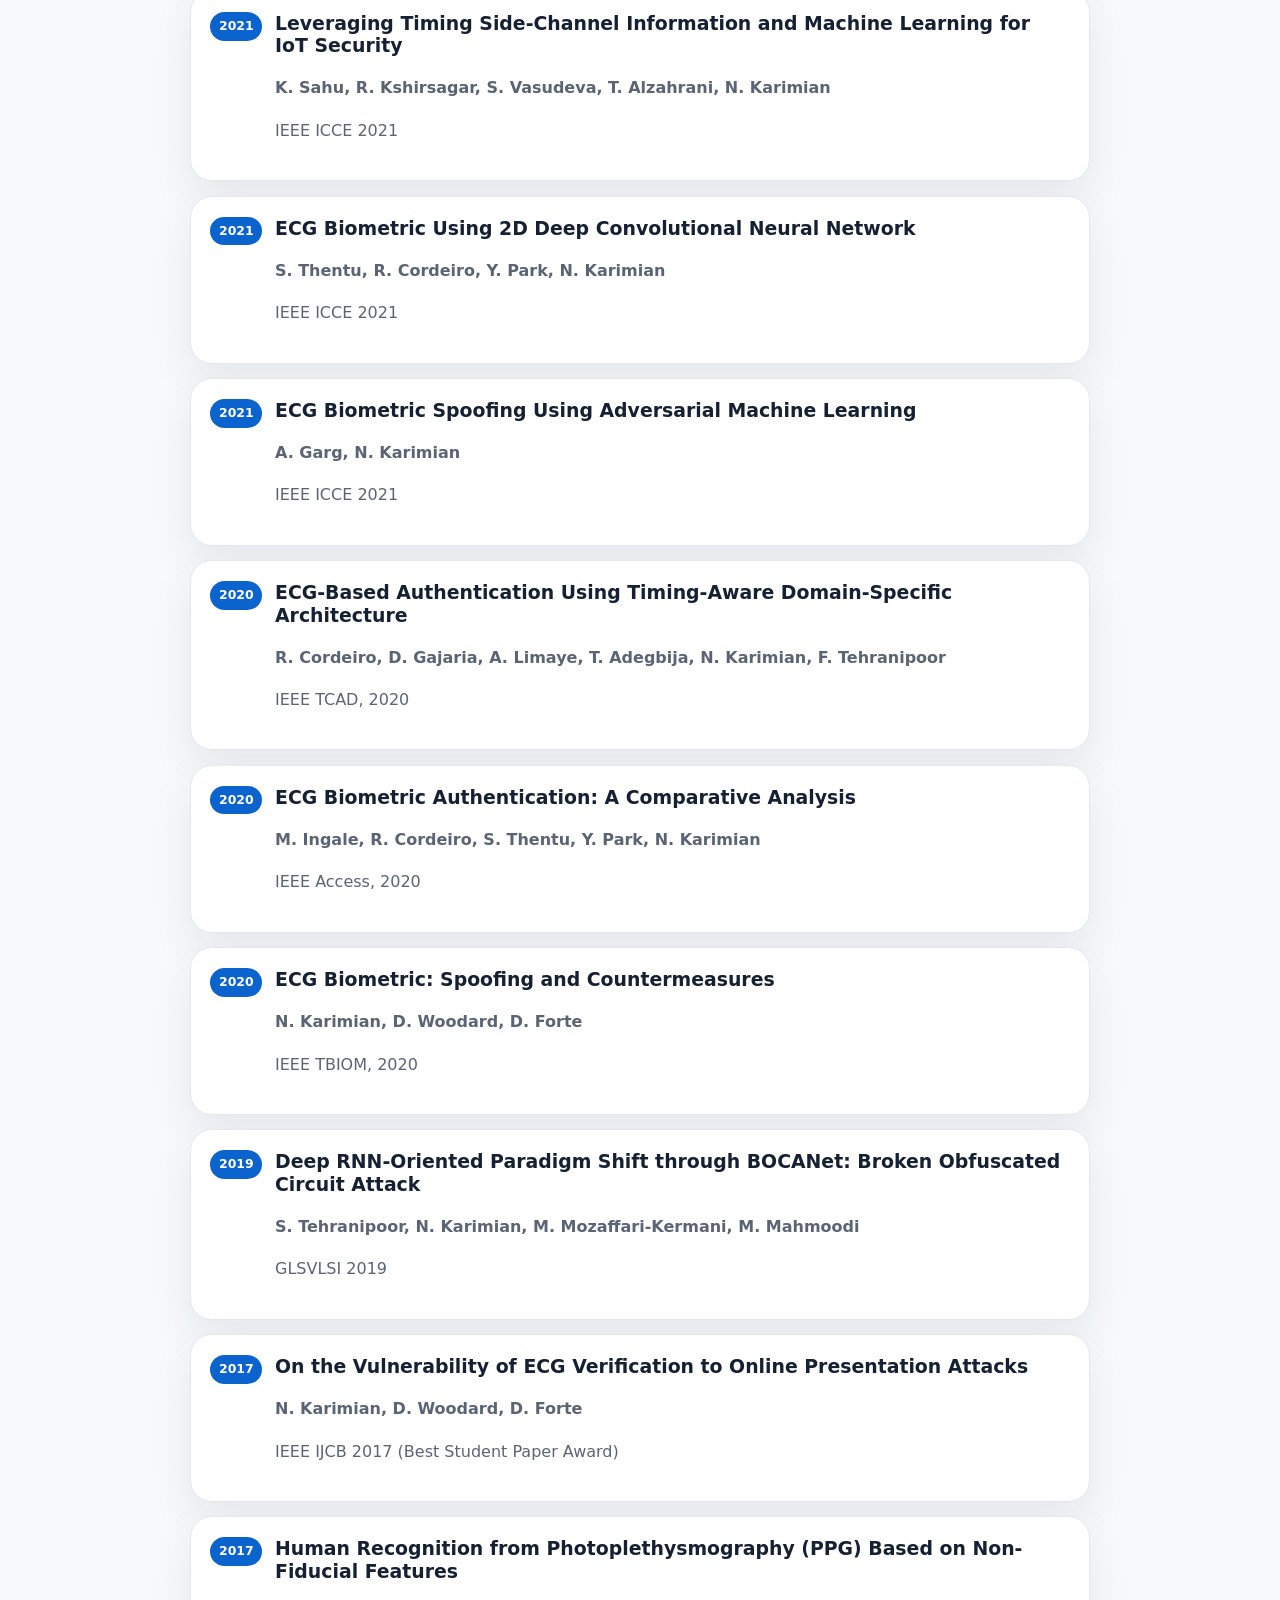
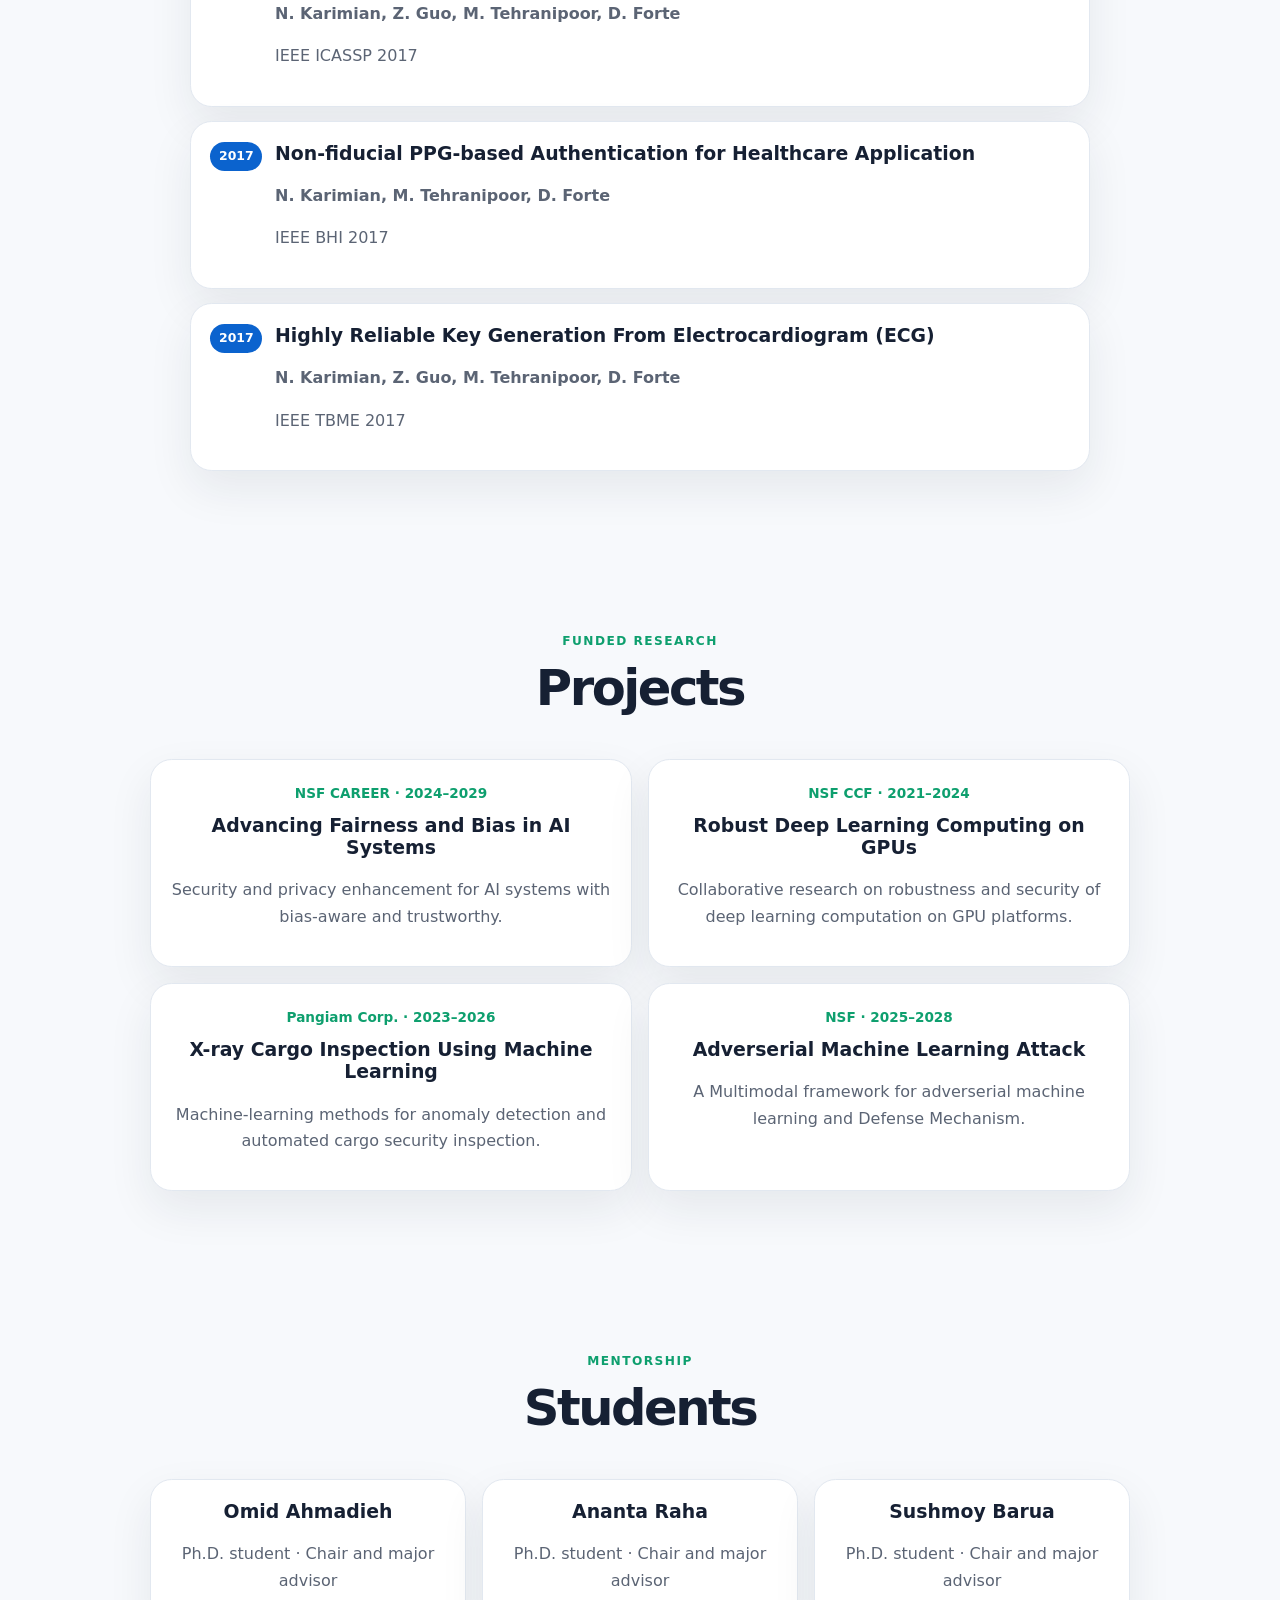
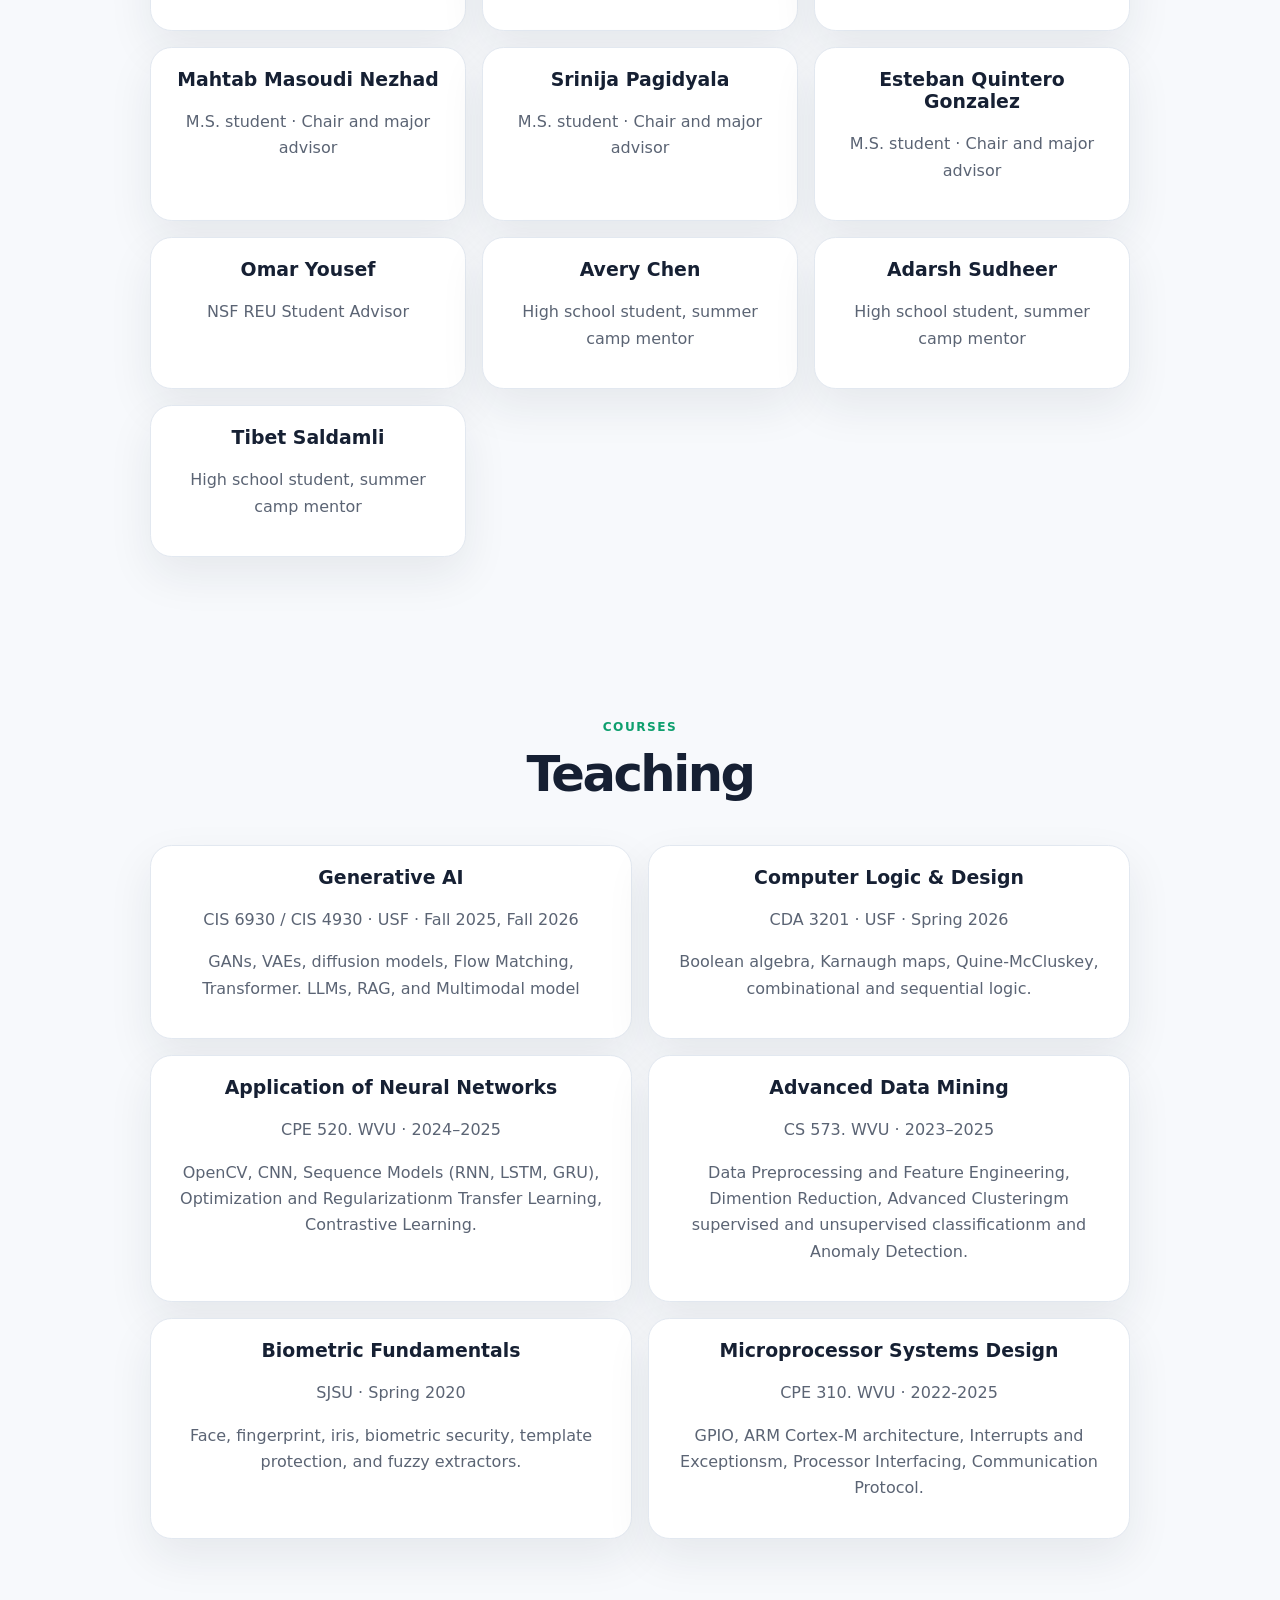
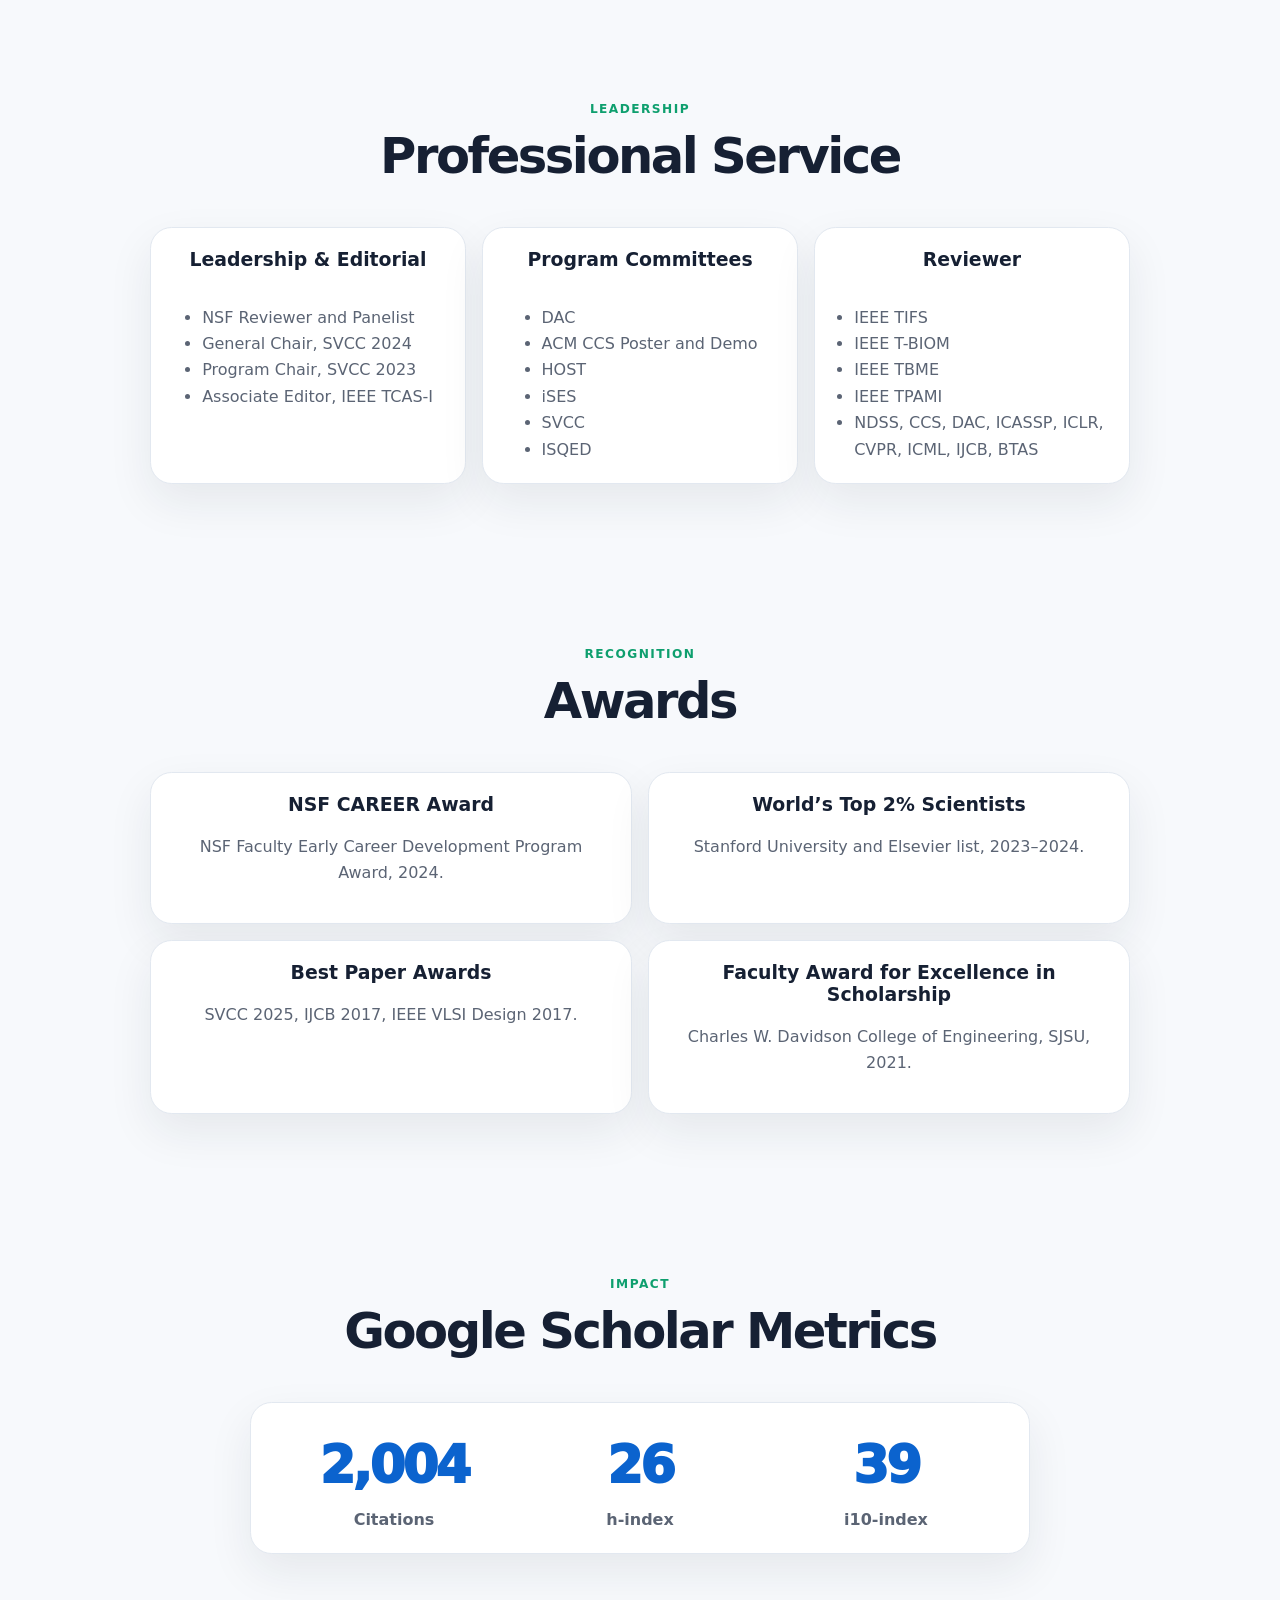
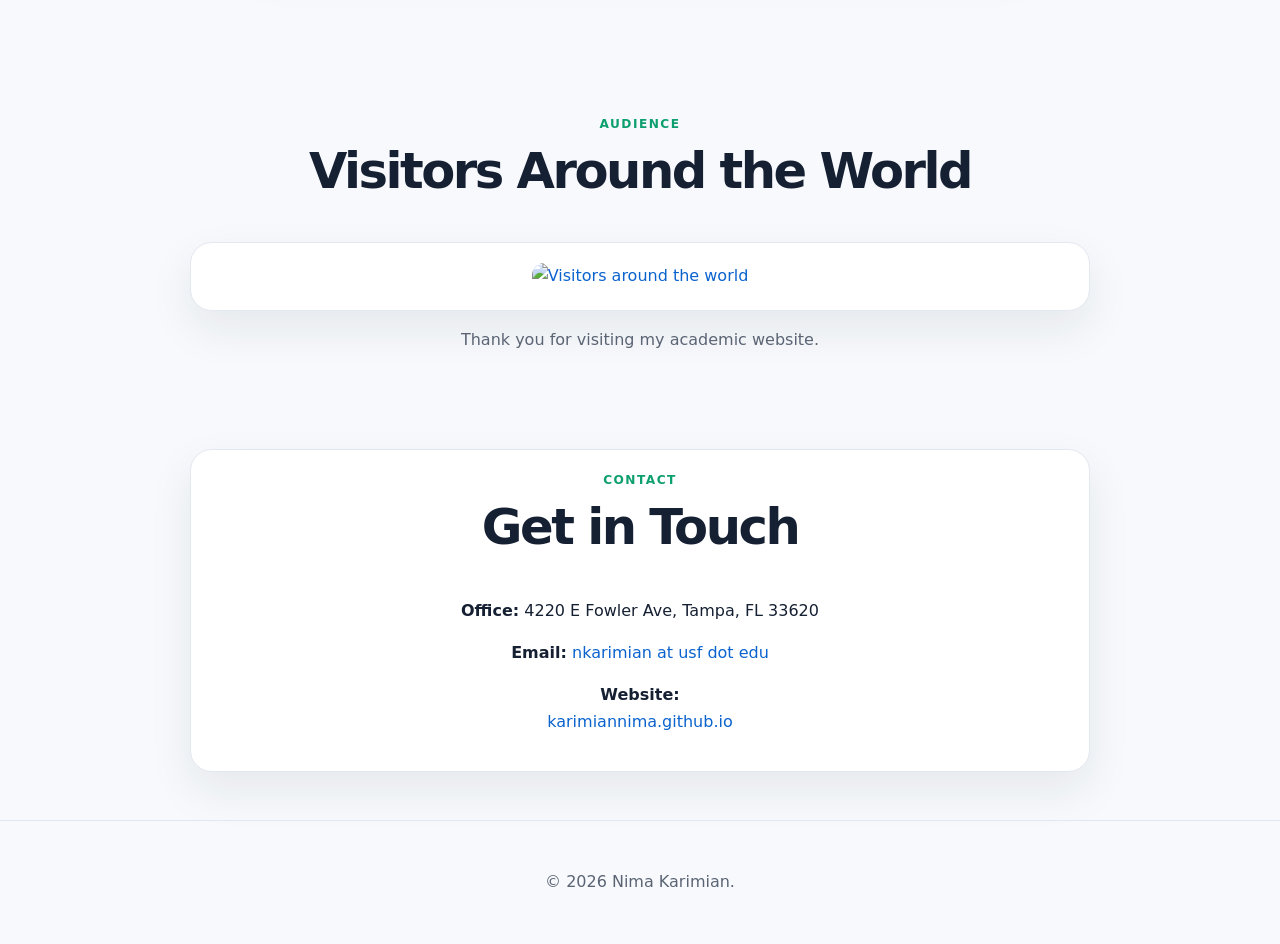
==== commit 2f6da301: "Update index.html" ====
--- a/index.html
+++ b/index.html
@@ -122,6 +122,13 @@
     <p><strong>O. Ahmadeih, N. Karimian</strong></p>
     <p>NDSS 2027,  Seoul, Korea (Under Review)</p>
     </article>
+
+    <article class="publication" data-tags="2026 ai-security biometrics">
+    <span>2026</span>
+    <h3>CON-MTKD: A Contrastive Framework for Multi-Teacher Knowledge Distillation</h3>
+    <p><strong>N. Najafzadeh, A. Devkotaa, R Chatautc, N. Karimian, J. Dawsona and P. Gyawalia</strong></p>
+    <p>IEEE ACCESS, (Under Review)</p>
+    </article>
       
     <article class="publication" data-tags="2026 ai-security biometrics">
     <span>2026</span>
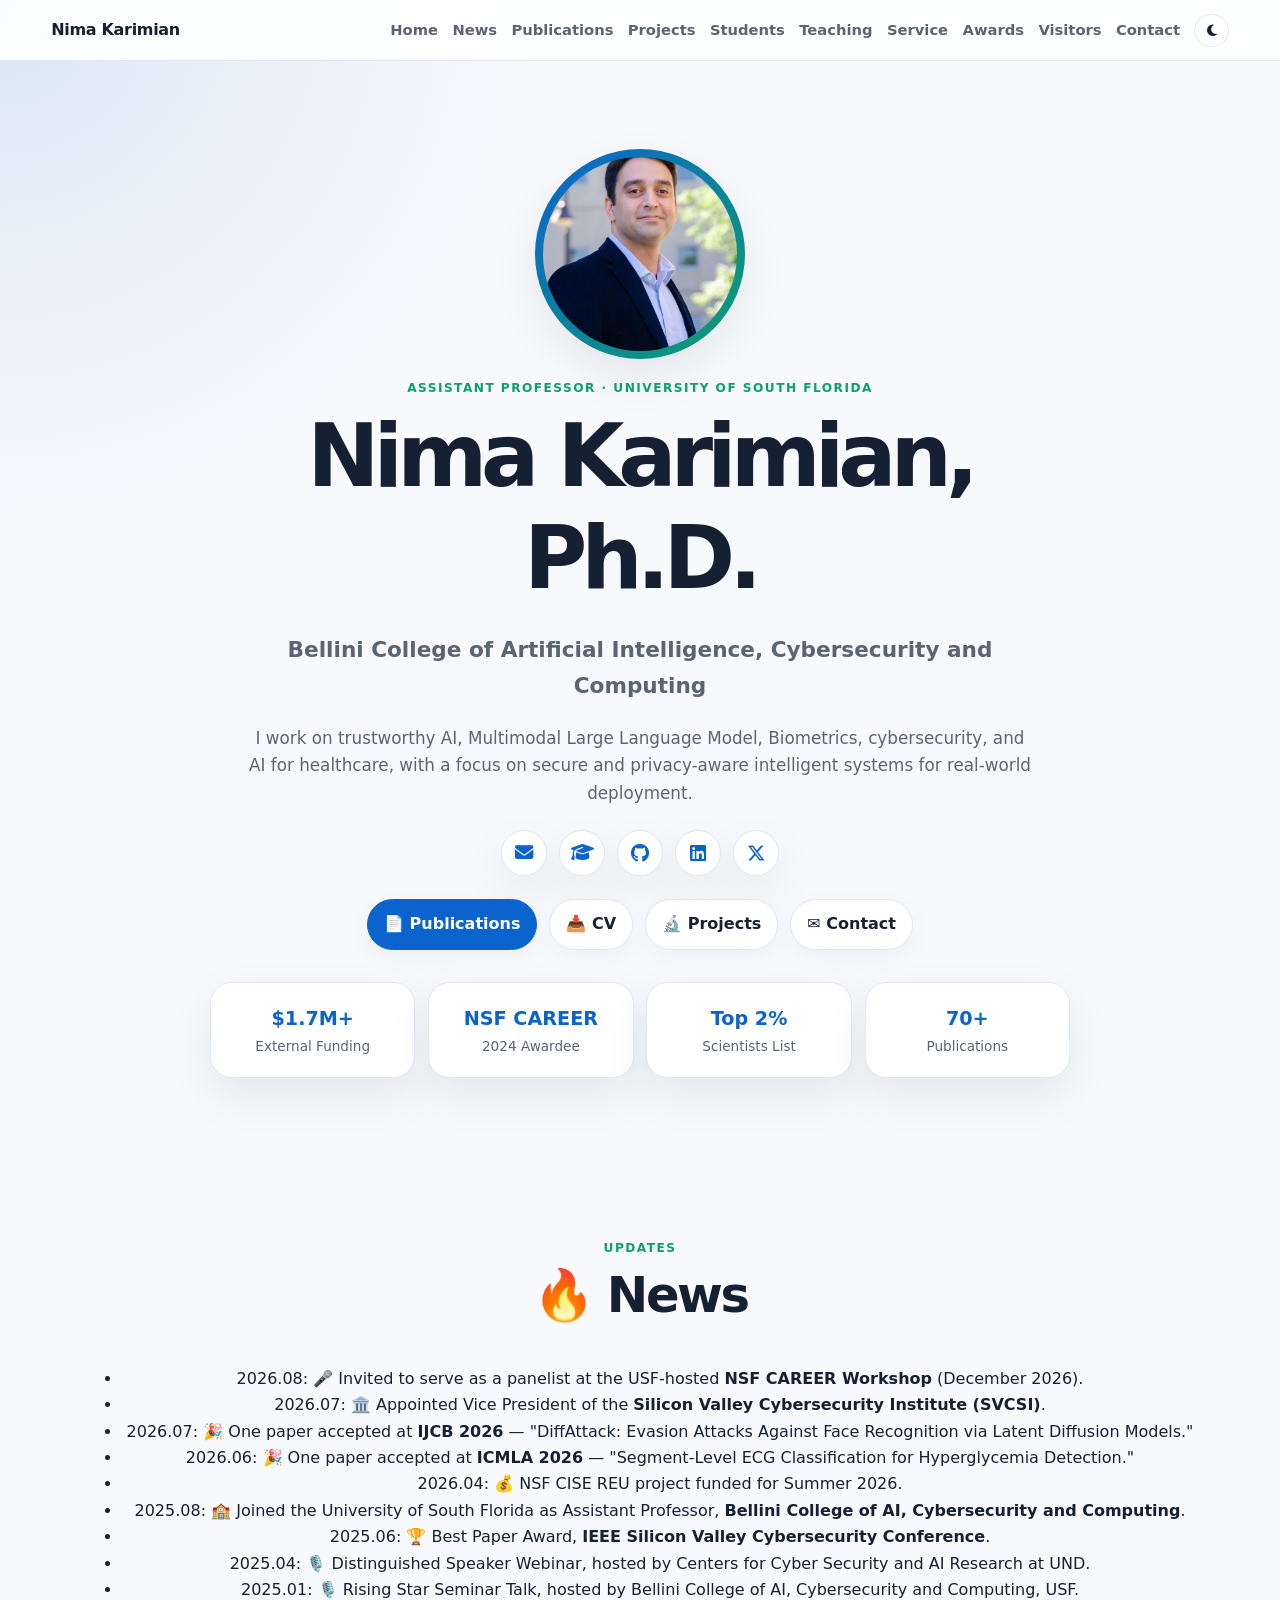
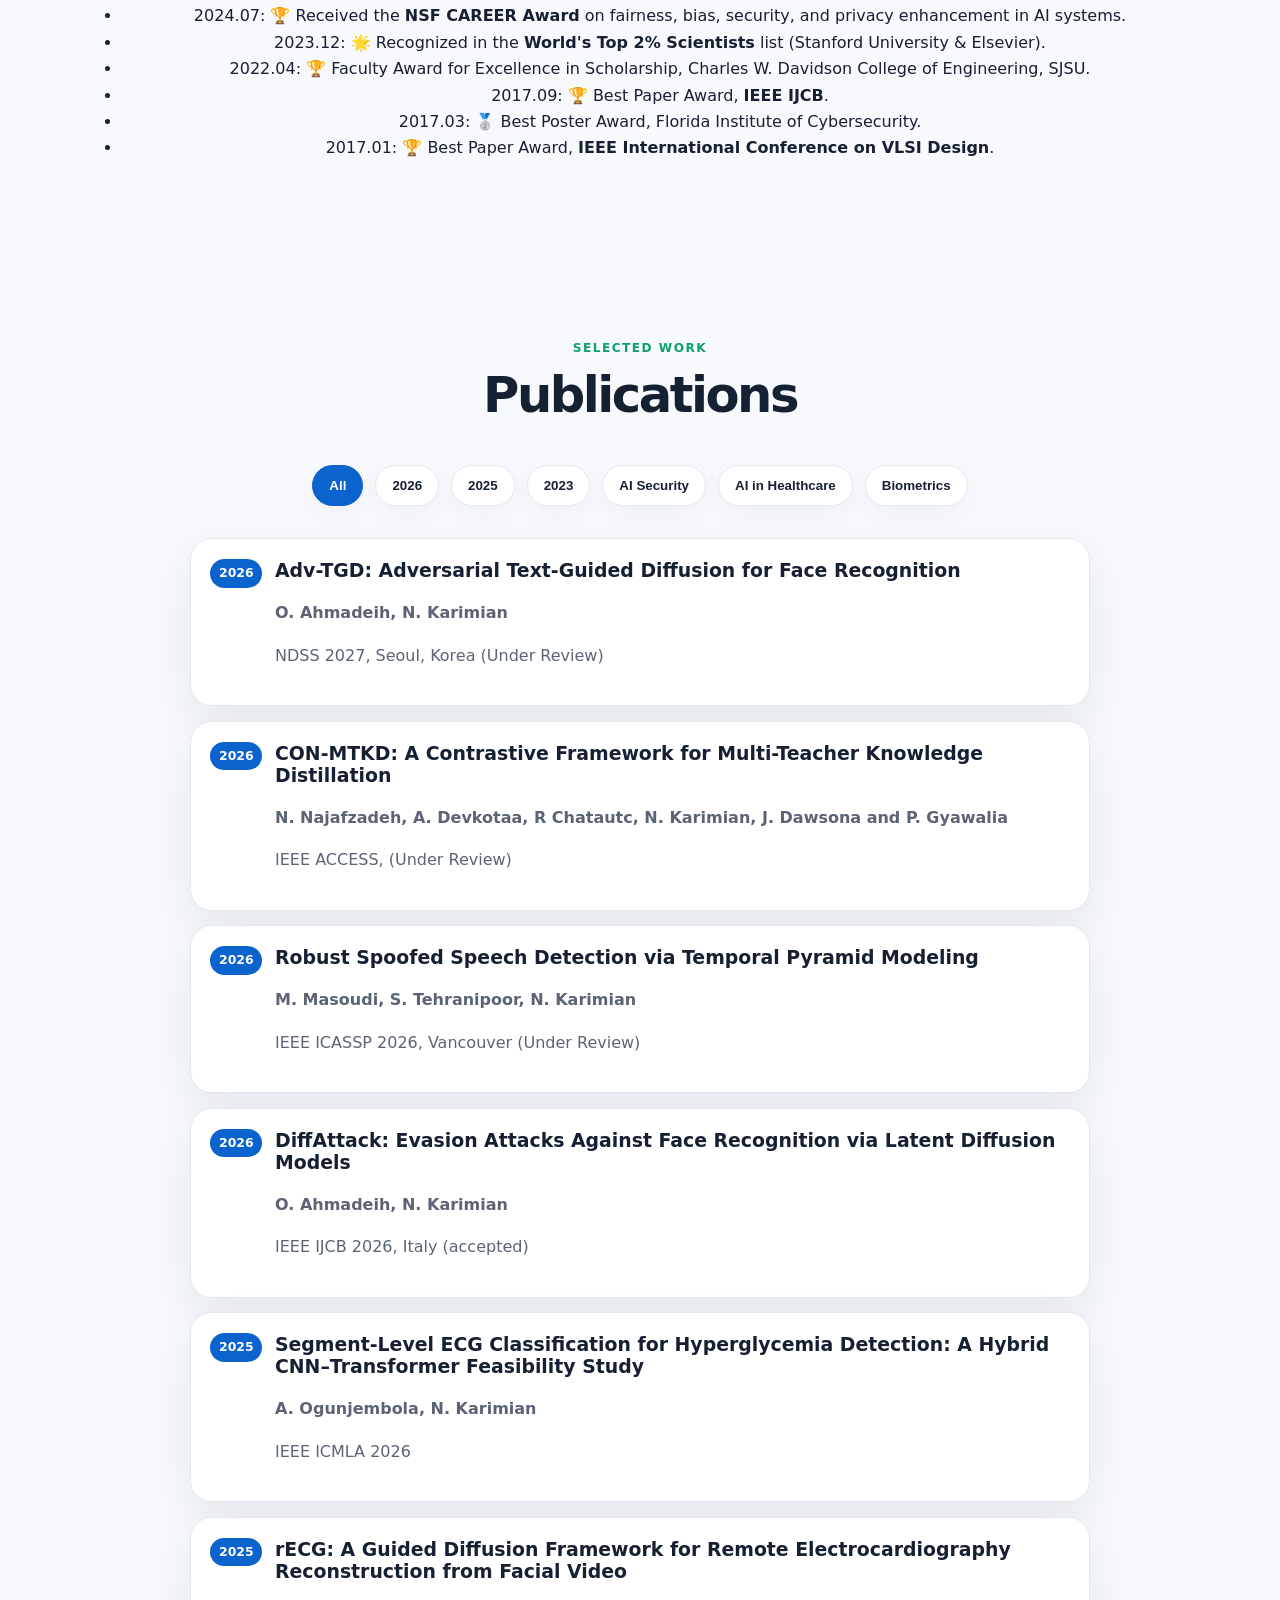
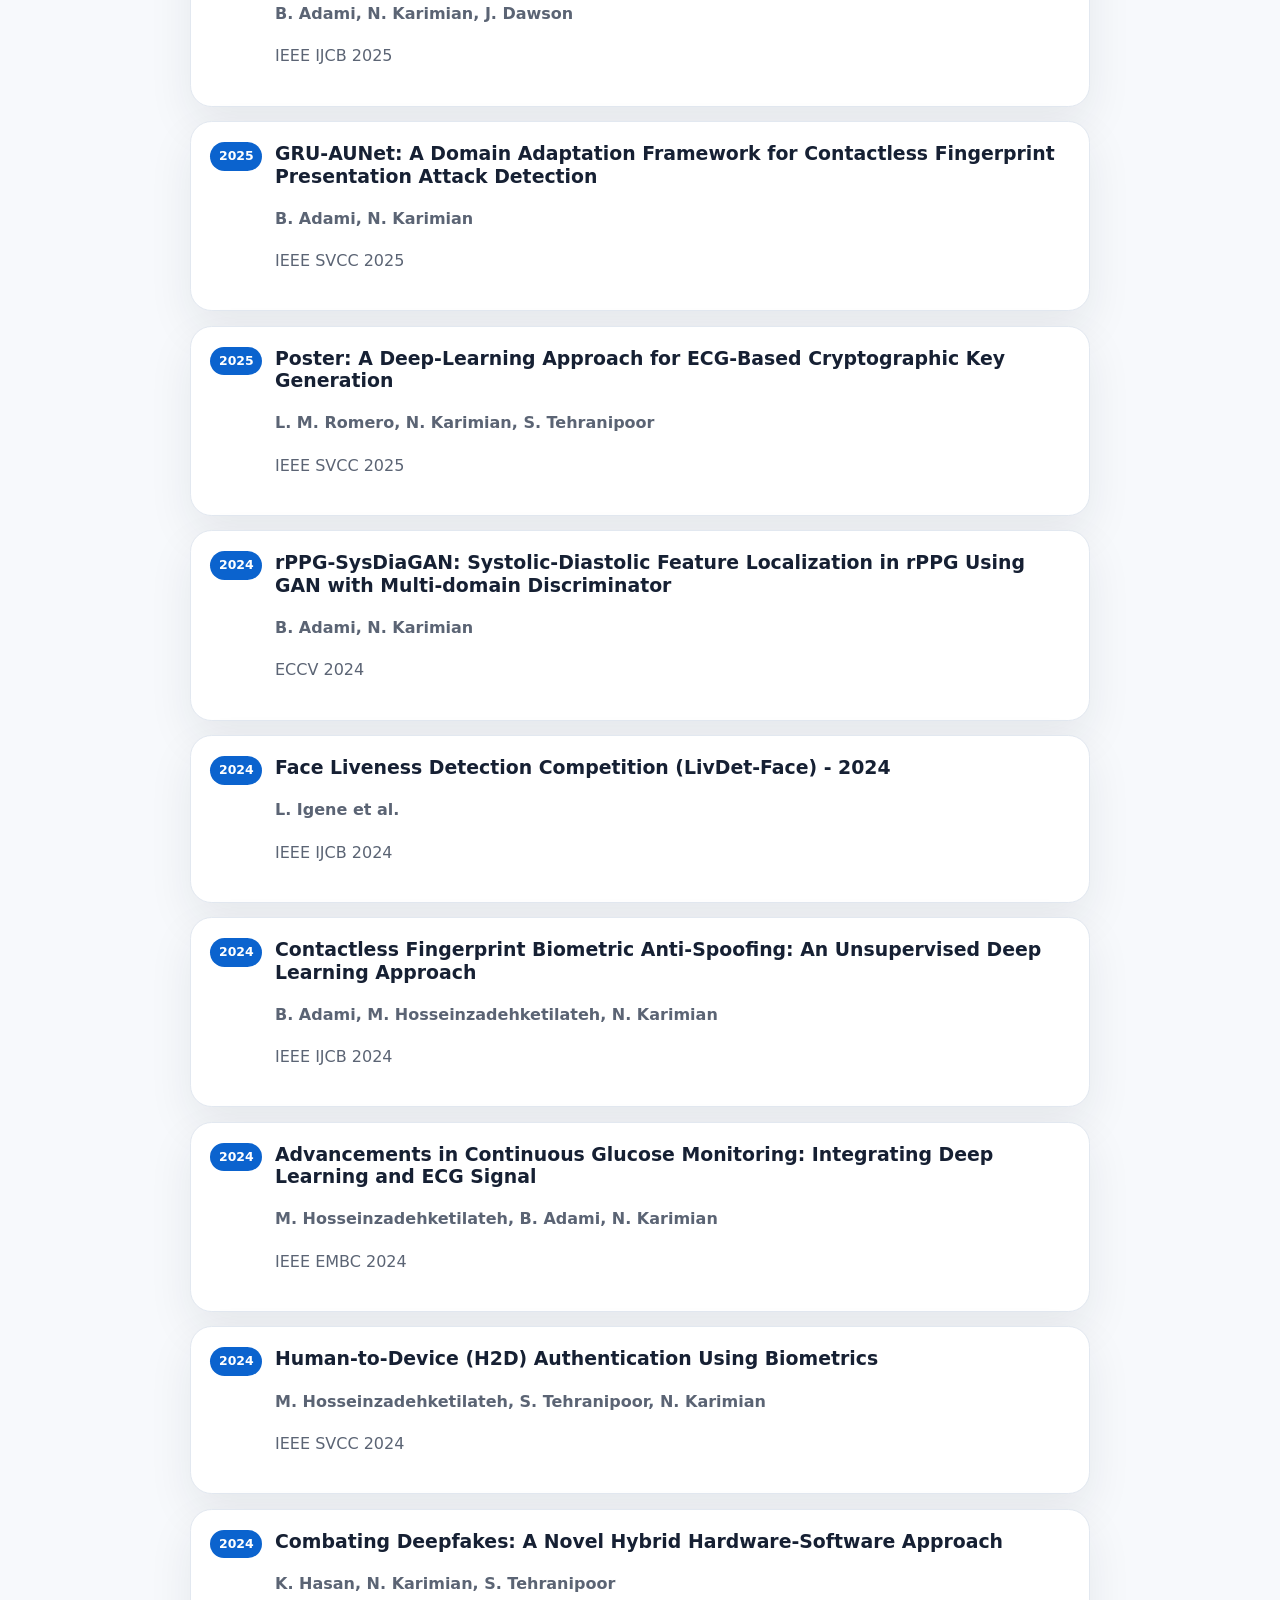
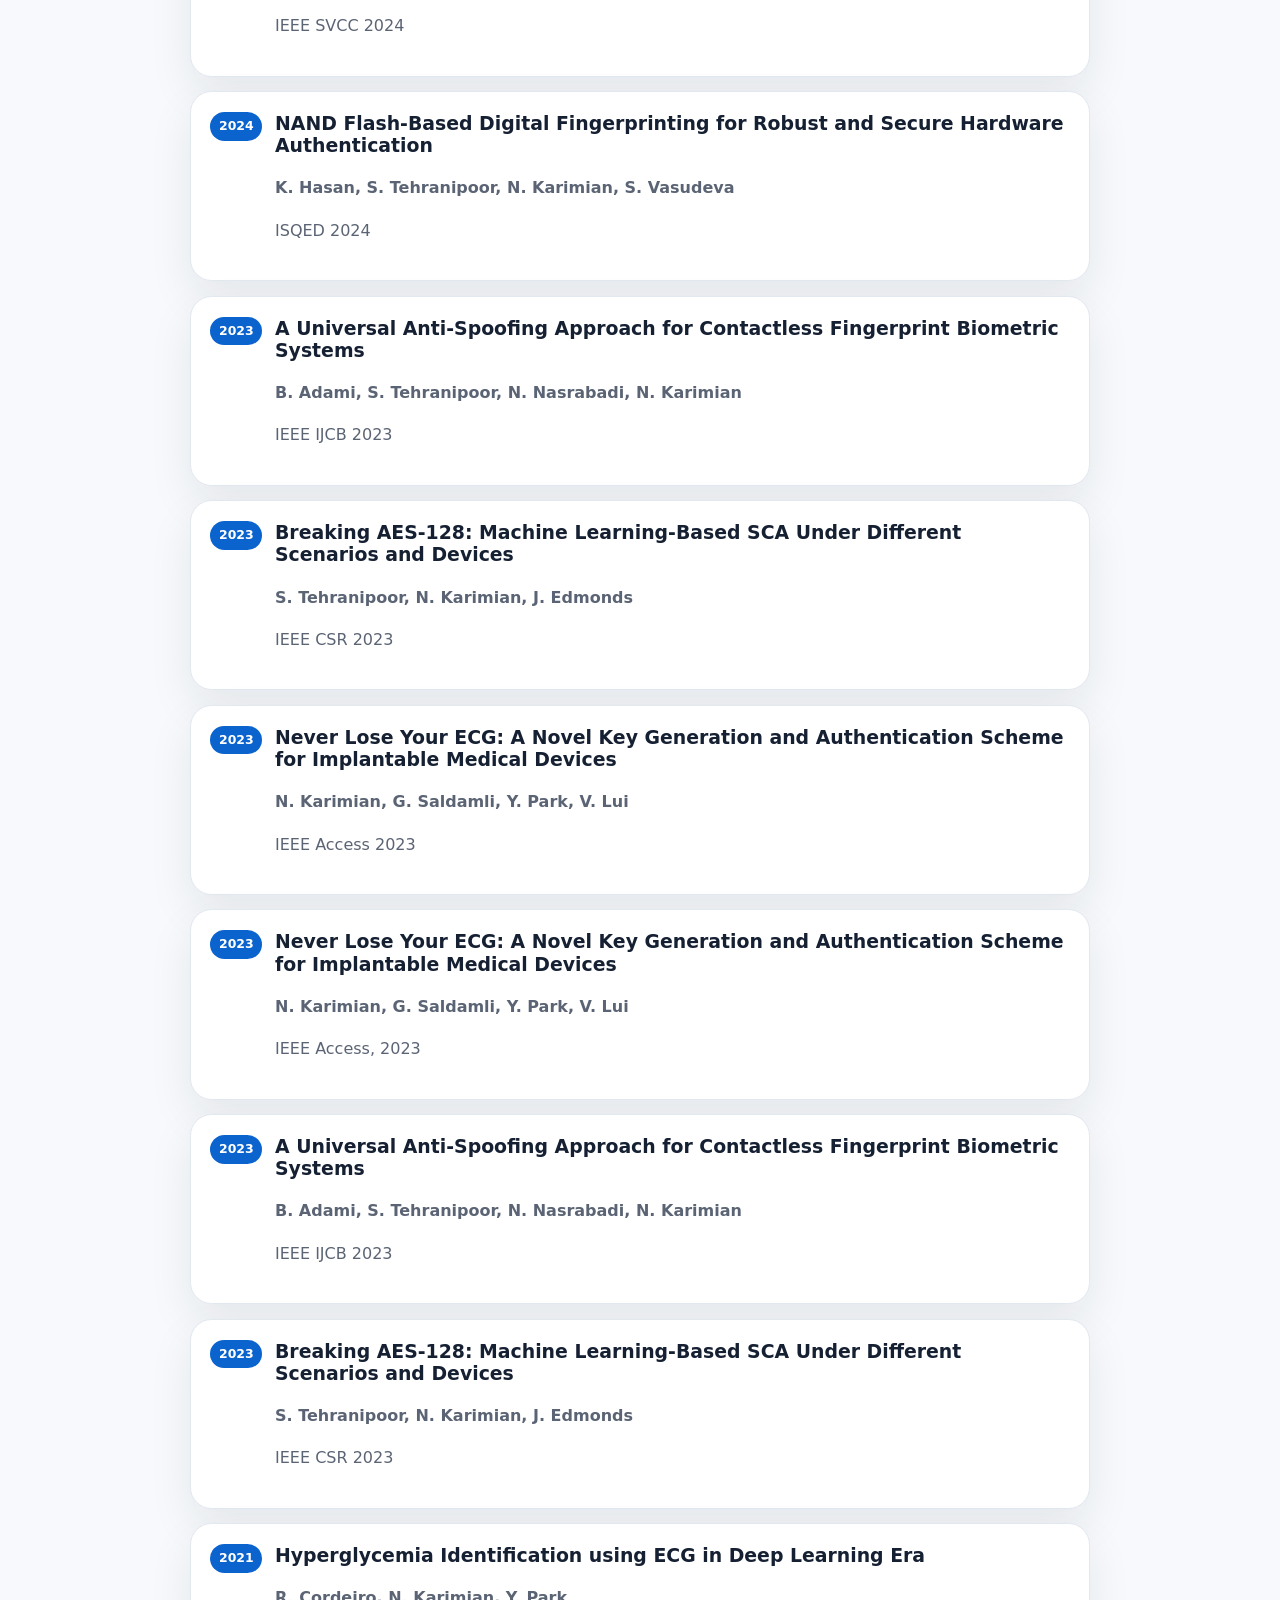
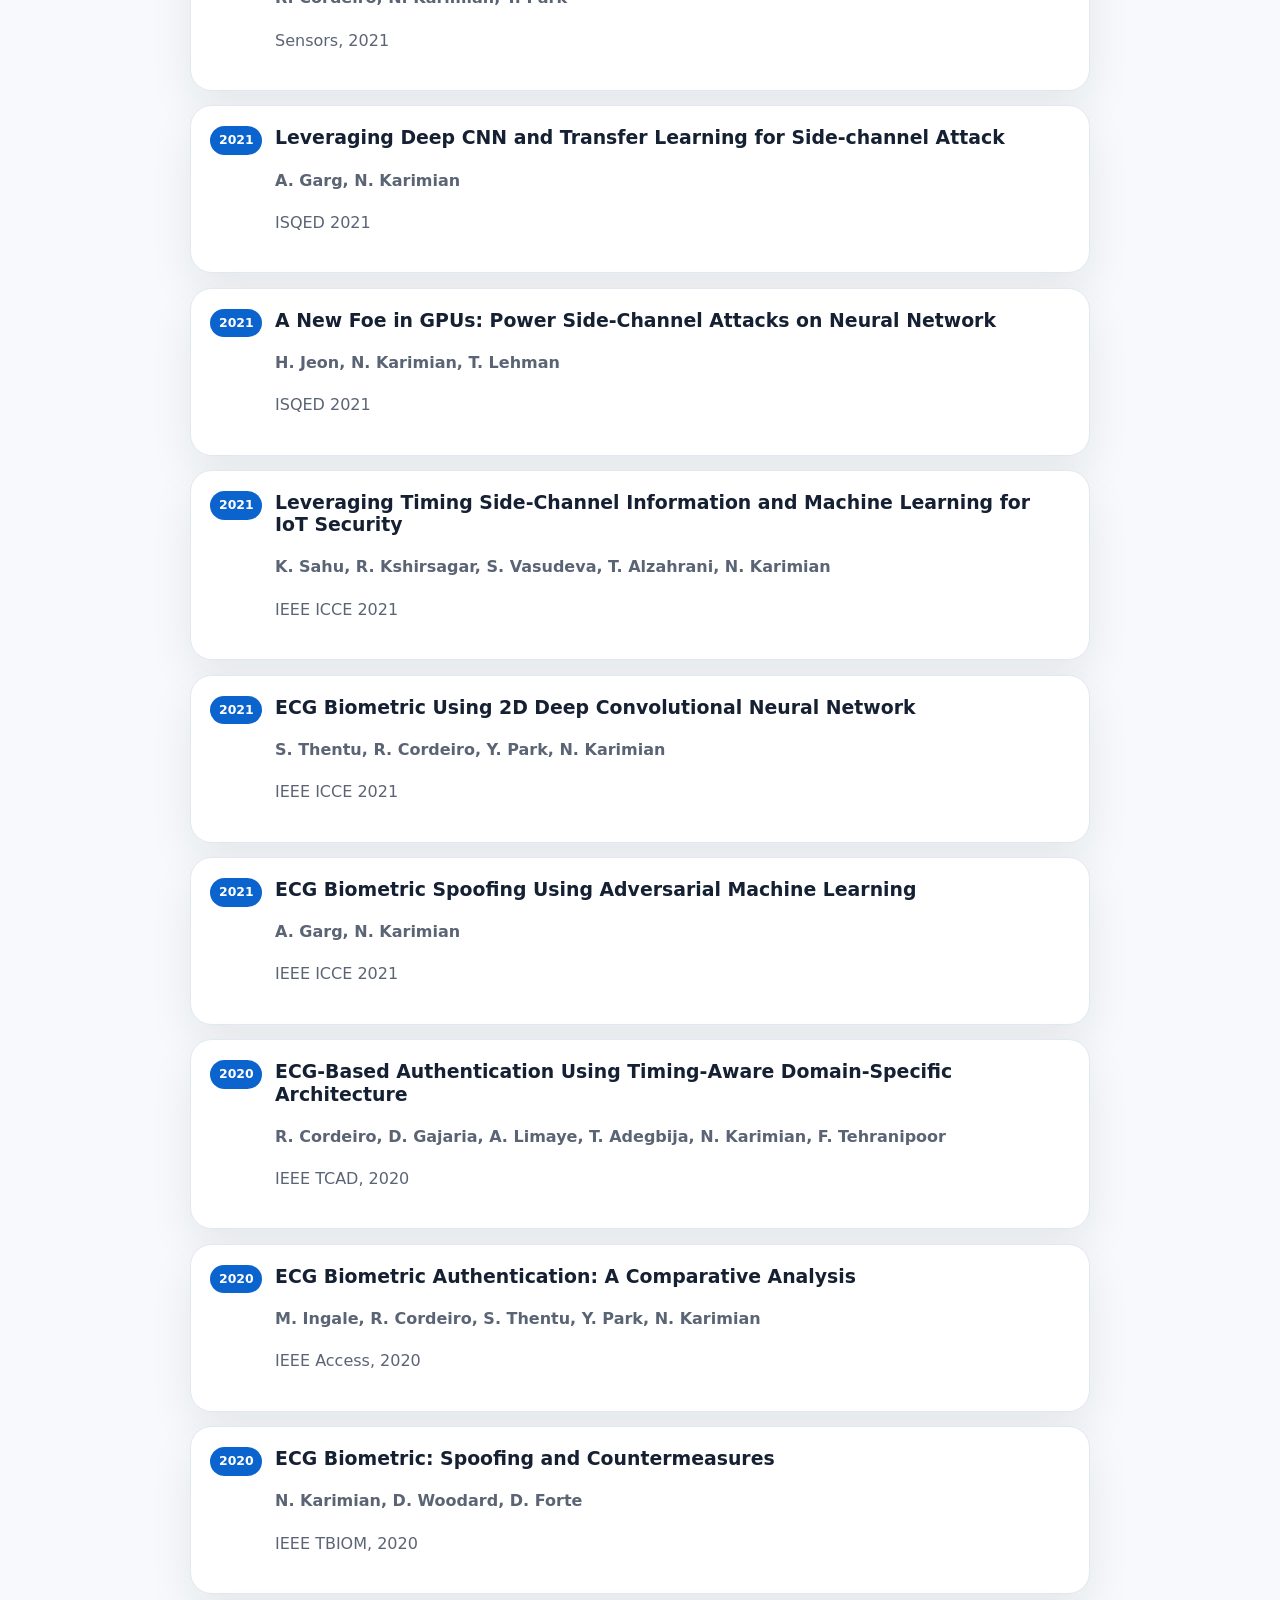
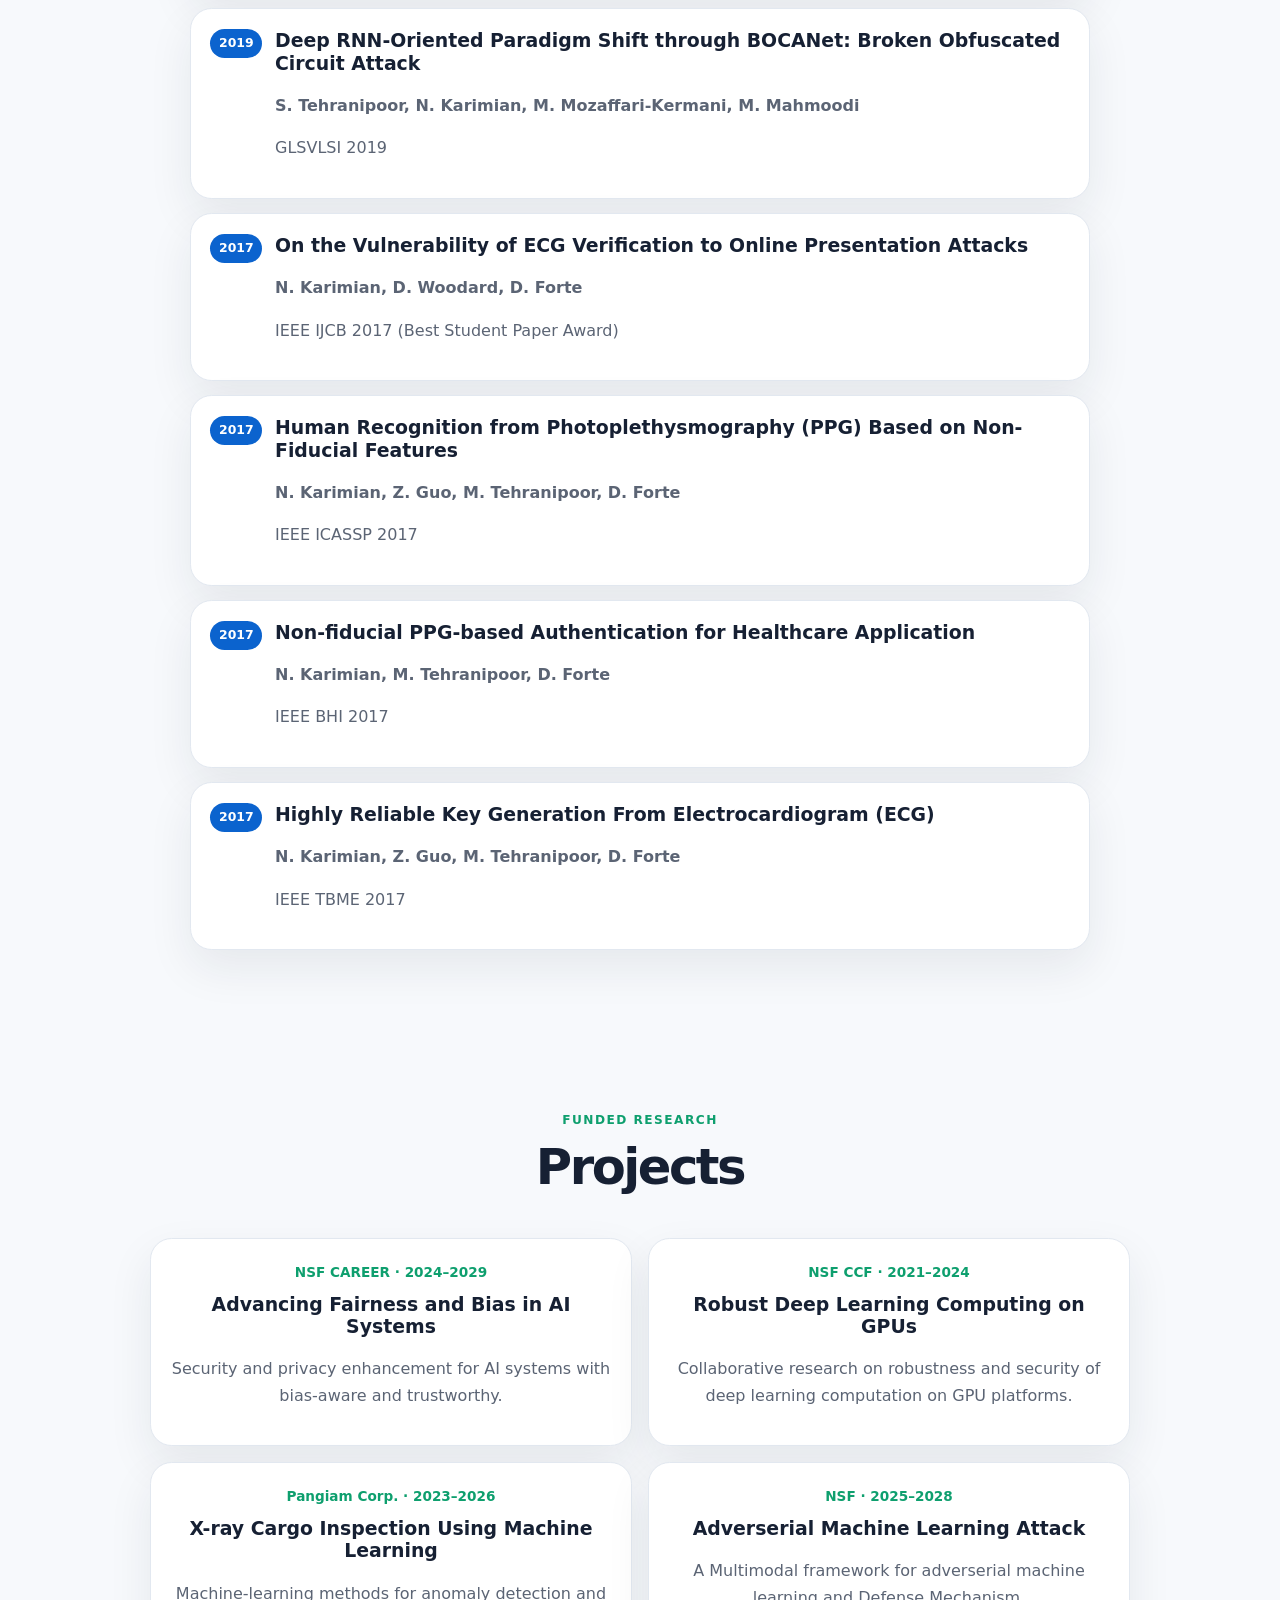
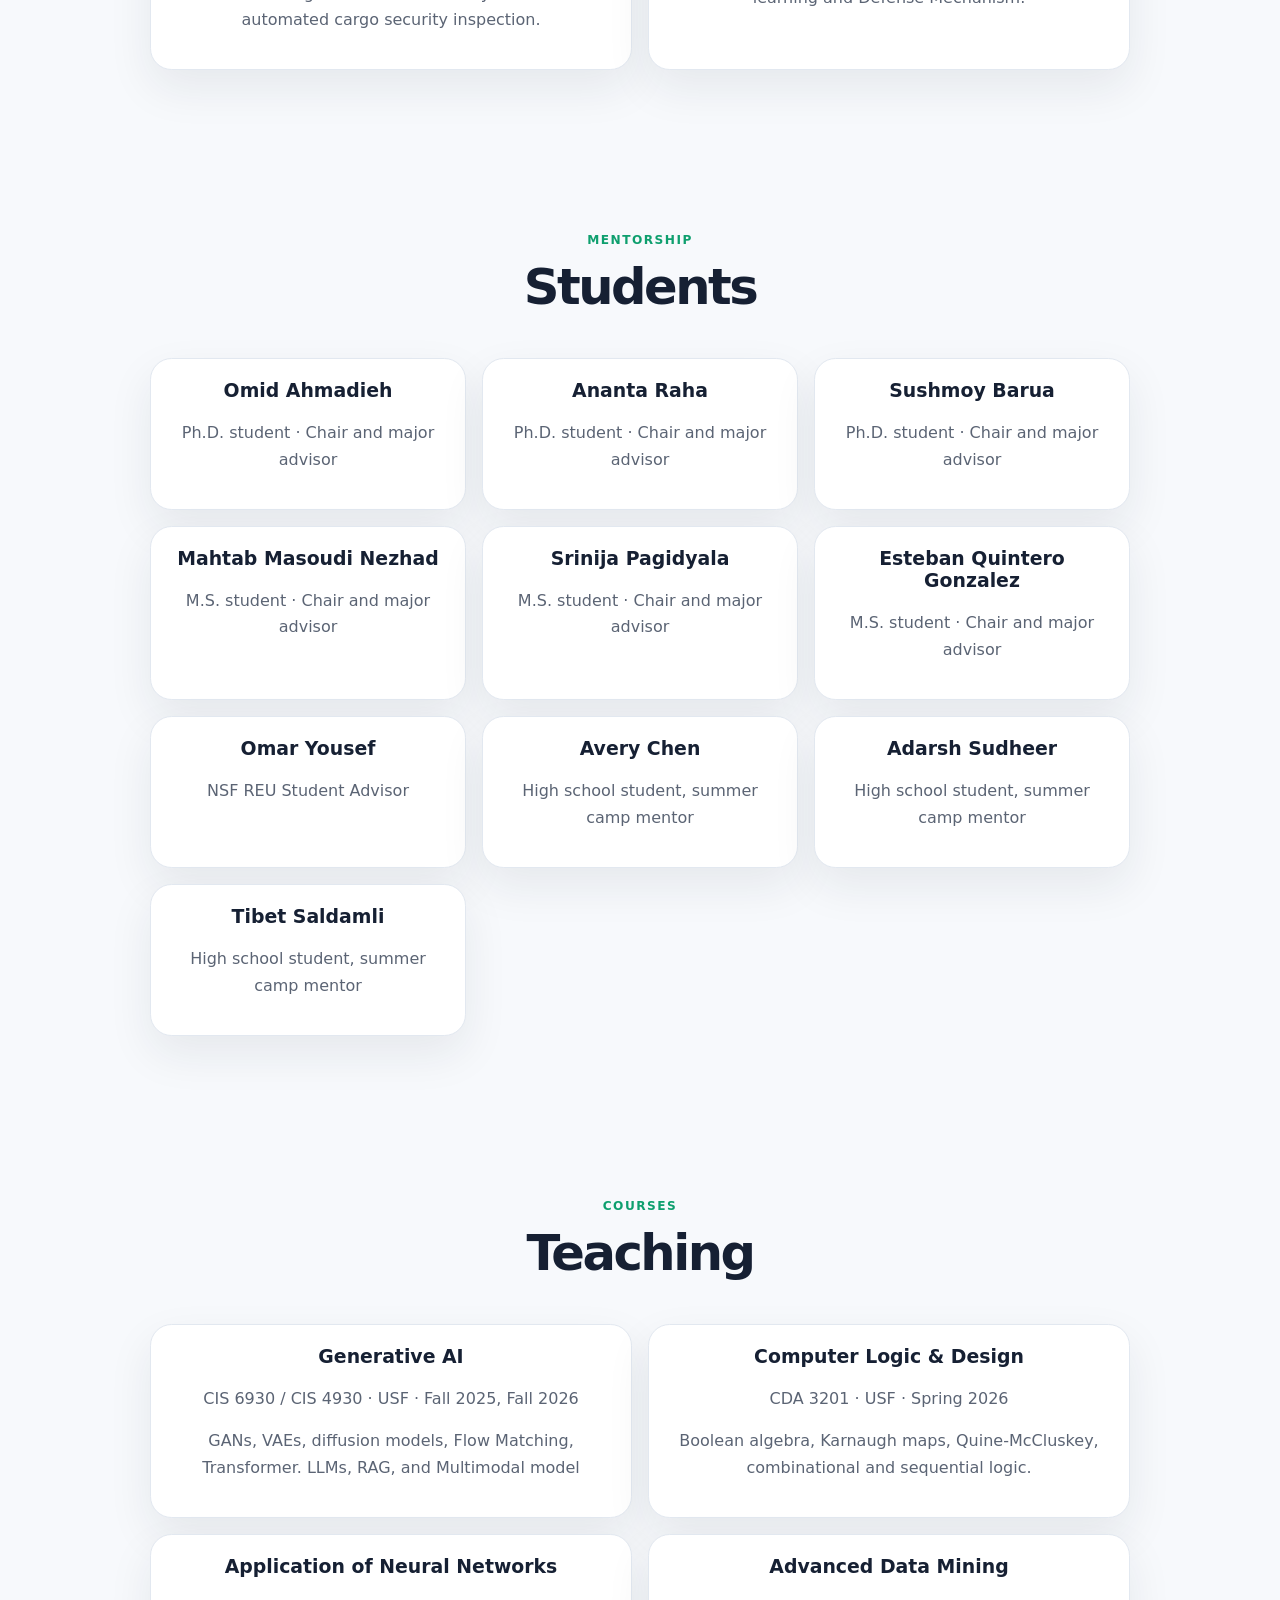
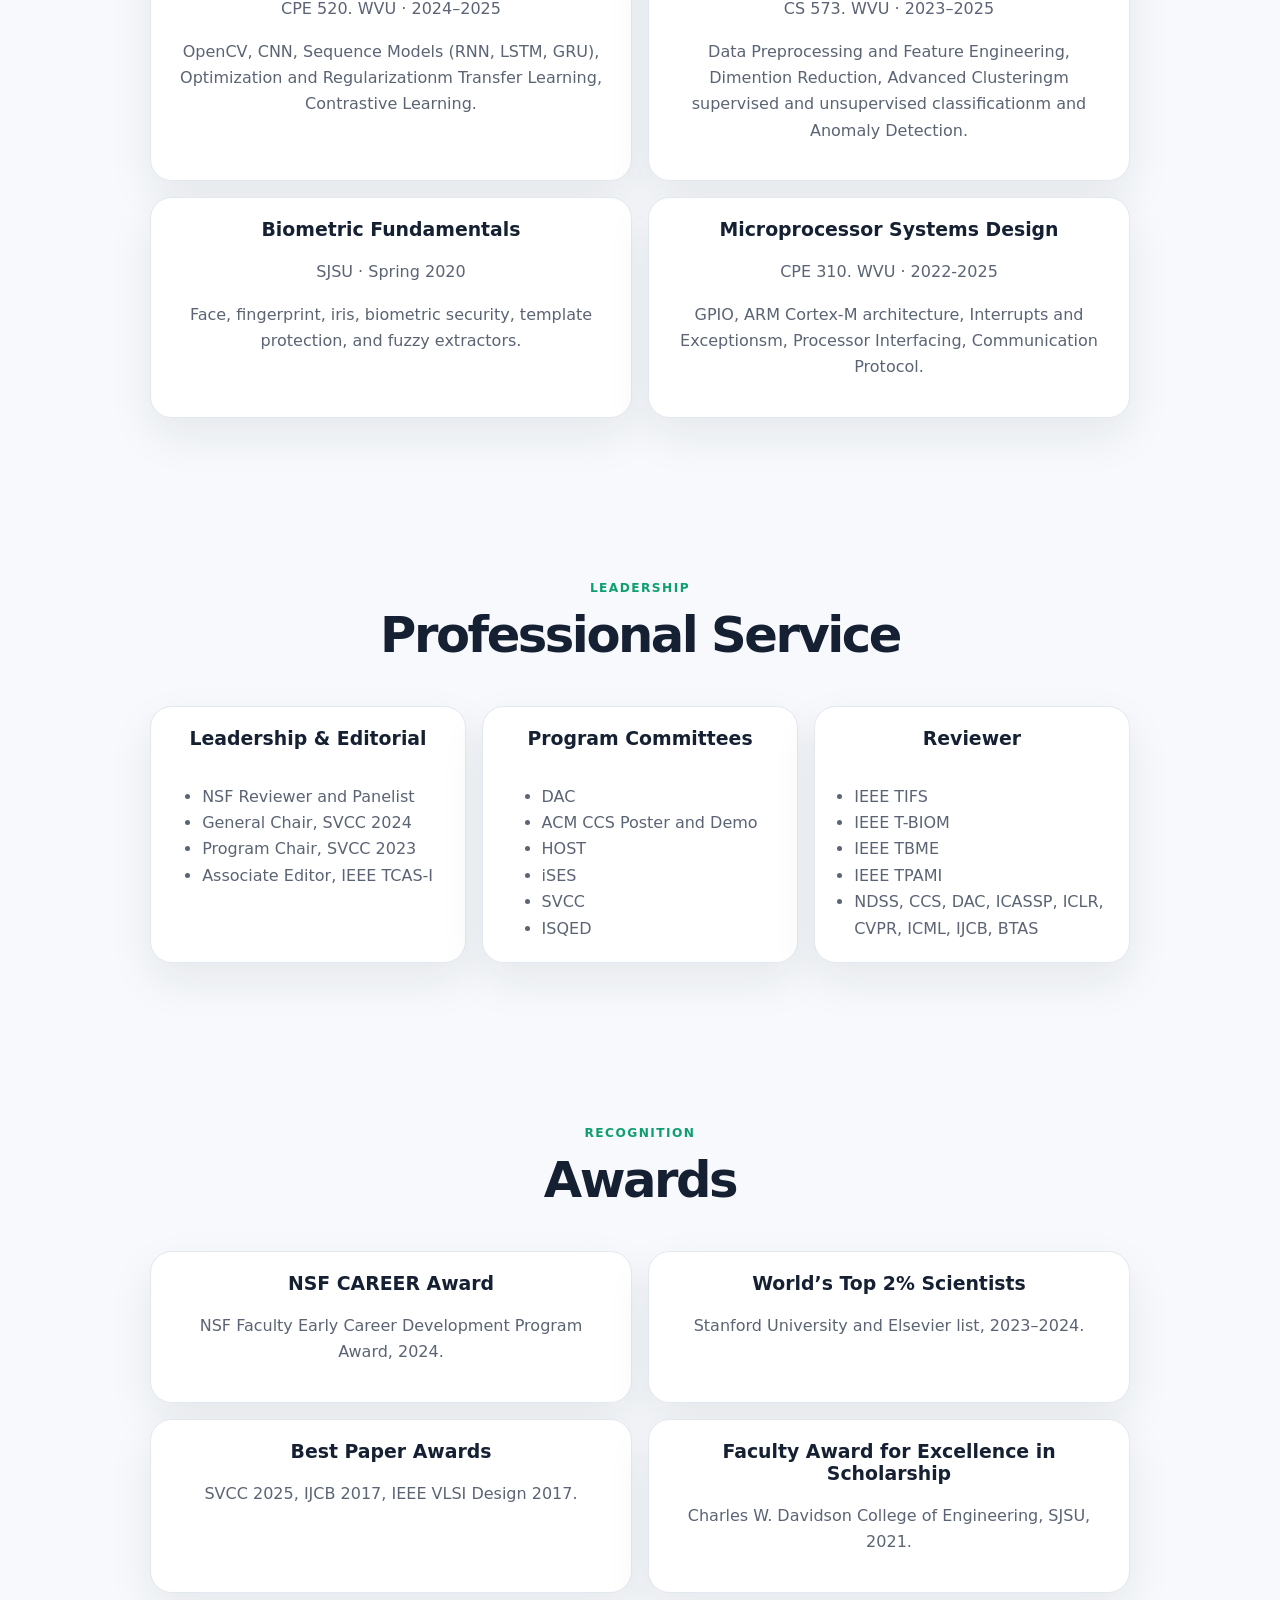
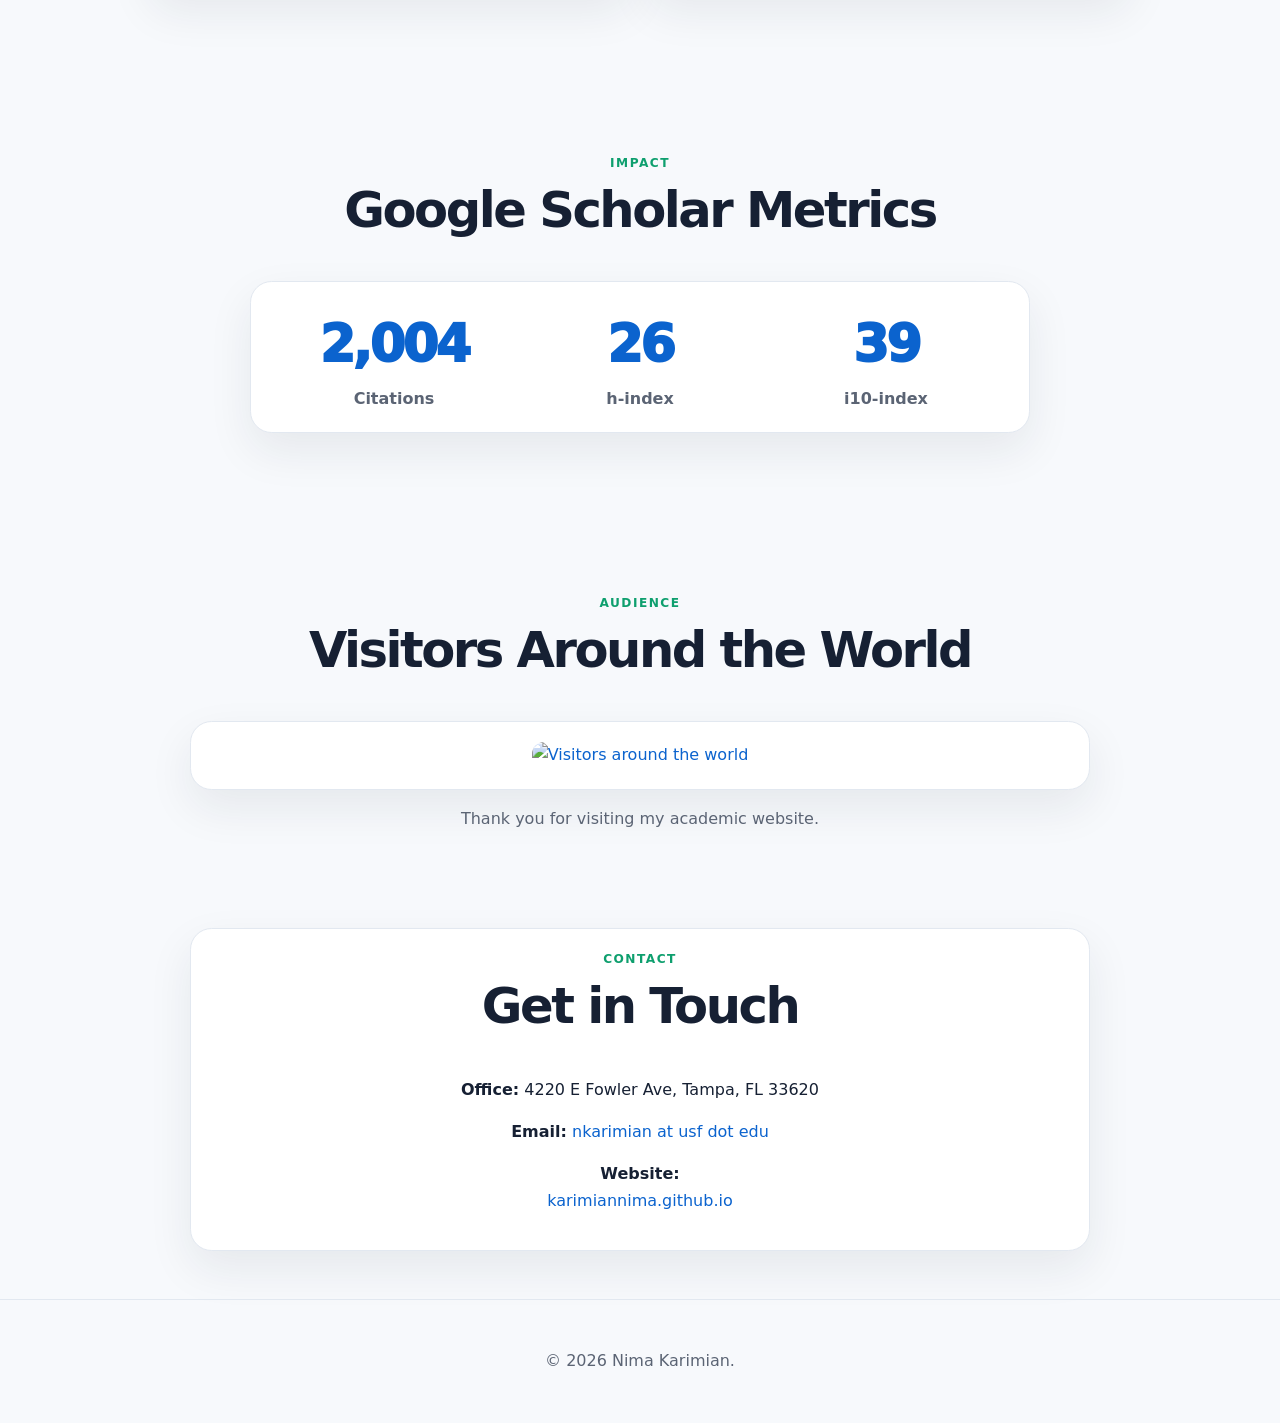
==== commit 1fc85e71: "Update index.html" ====
--- a/index.html
+++ b/index.html
@@ -51,7 +51,7 @@
             <a class="button primary" href="#publications">📄 Publications</a>
         
             <a class="button"
-               href="assets/Curriculum_Vitae-Nima.pdf"
+               href="assets/CV.pdf"
                target="_blank">
                📥 CV
             </a>
@@ -76,30 +76,30 @@
     <section id="news" class="section">
       <div class="section-heading">
         <p class="eyebrow">Updates</p>
-        <h2>News</h2>
-      </div>
-      <div class="timeline">
-        <article><time>August 2026</time><p>Invited to serve as a panelist at the USF-hosted NSF CAREER Workshop (December 2026).</p></article>
-        <article><time>July 2026</time><p>I will serve as the Vice President of the Silicon Valley Cybersecurity Institute (SVCSI).</p></article>
-        <article><time>July 2026</time><p>DiffAttack: Evasion Attacks Against Face Recognition via Latent Diffusion Models paper accepted at IJCB.</p></article>
-        <article><time>June 2026</time><p>Segment-Level ECG Classification for Hyperglycemia Detection paper accepted at ICMLA.</p></article>
-        <article><time>April 2026</time><p>NSF CISE REU project funded for Summer 2026.</p></article>
-        <article><time>August 2025</time><p>Joined the University of South Florida as Assistant Professor in the Bellini College of Artificial Intelligence, Cybersecurity and Computing.</p></article>
-        <article><time>June 2025</time><p>Best Paper Award, IEEE Silicon Valley Cybersecurity Conference.</p></article>
-        <article><time>April 2025</time><p>Distinguished Speaker Webinar, Hosted by Centers for Cyber Security and AI Research at UND.</p></article>
-        <article><time>January 2025</time><p>Rising Star Seminar Talk, Hosted by Bellini College of Artificial Intelligence, Cybersecurity and Computing USF.</p></article>
-        <article><time>July 2024</time><p>Received the NSF CAREER Award on fairness, Bias, security, and privacy enhancement in AI systems.</p></article>
-        <article><time>2023–2024</time><p>Recognized in the World’s Top 2% Scientists list developed by Stanford University and Elsevier.</p></article>
-        <article><time>April 2022</time><p>Faculty Award for Excellence in Scholarship Charles W. Davidson College of Engineering, SJSU.</p></article>
-        <article><time>September 2017</time><p>Best Paper Award, IEEE International Joint Conference on Biometrics.</p></article>
-        <article><time>January 2017</time><p>Best Paper Award, IEEE International Conference on VLSI Design.</p></article>
-        <article><time>March 2017</time><p>Best Poster Award, Florida Institute of Cybersecurity.</p></article>
-
-
-
-
-      </div>
-    </section>
+        <h2>🔥 News</h2>
+      </div>
+      <div class="news-box">
+        <ul class="news-list">
+          <li><span class="news-date">2026.08</span>: 🎤 Invited to serve as a panelist at the USF-hosted <b>NSF CAREER Workshop</b> (December 2026).</li>
+          <li><span class="news-date">2026.07</span>: 🏛️ Appointed Vice President of the <b>Silicon Valley Cybersecurity Institute (SVCSI)</b>.</li>
+          <li><span class="news-date">2026.07</span>: 🎉 One paper accepted at <b>IJCB 2026</b> — "DiffAttack: Evasion Attacks Against Face Recognition via Latent Diffusion Models."</li>
+          <li><span class="news-date">2026.06</span>: 🎉 One paper accepted at <b>ICMLA 2026</b> — "Segment-Level ECG Classification for Hyperglycemia Detection."</li>
+          <li><span class="news-date">2026.04</span>: 💰 NSF CISE REU project funded for Summer 2026.</li>
+          <li><span class="news-date">2025.08</span>: 🏫 Joined the University of South Florida as Assistant Professor, <b>Bellini College of AI, Cybersecurity and Computing</b>.</li>
+          <li><span class="news-date">2025.06</span>: 🏆 Best Paper Award, <b>IEEE Silicon Valley Cybersecurity Conference</b>.</li>
+          <li><span class="news-date">2025.04</span>: 🎙️ Distinguished Speaker Webinar, hosted by Centers for Cyber Security and AI Research at UND.</li>
+          <li><span class="news-date">2025.01</span>: 🎙️ Rising Star Seminar Talk, hosted by Bellini College of AI, Cybersecurity and Computing, USF.</li>
+          <li><span class="news-date">2024.07</span>: 🏆 Received the <b>NSF CAREER Award</b> on fairness, bias, security, and privacy enhancement in AI systems.</li>
+          <li><span class="news-date">2023.12</span>: 🌟 Recognized in the <b>World's Top 2% Scientists</b> list (Stanford University & Elsevier).</li>
+          <li><span class="news-date">2022.04</span>: 🏆 Faculty Award for Excellence in Scholarship, Charles W. Davidson College of Engineering, SJSU.</li>
+          <li><span class="news-date">2017.09</span>: 🏆 Best Paper Award, <b>IEEE IJCB</b>.</li>
+          <li><span class="news-date">2017.03</span>: 🥈 Best Poster Award, Florida Institute of Cybersecurity.</li>
+          <li><span class="news-date">2017.01</span>: 🏆 Best Paper Award, <b>IEEE International Conference on VLSI Design</b>.</li>
+        </ul>
+      </div>
+    </section>
+
+
 
     <section id="Selected publications" class="section">
       <div class="section-heading">
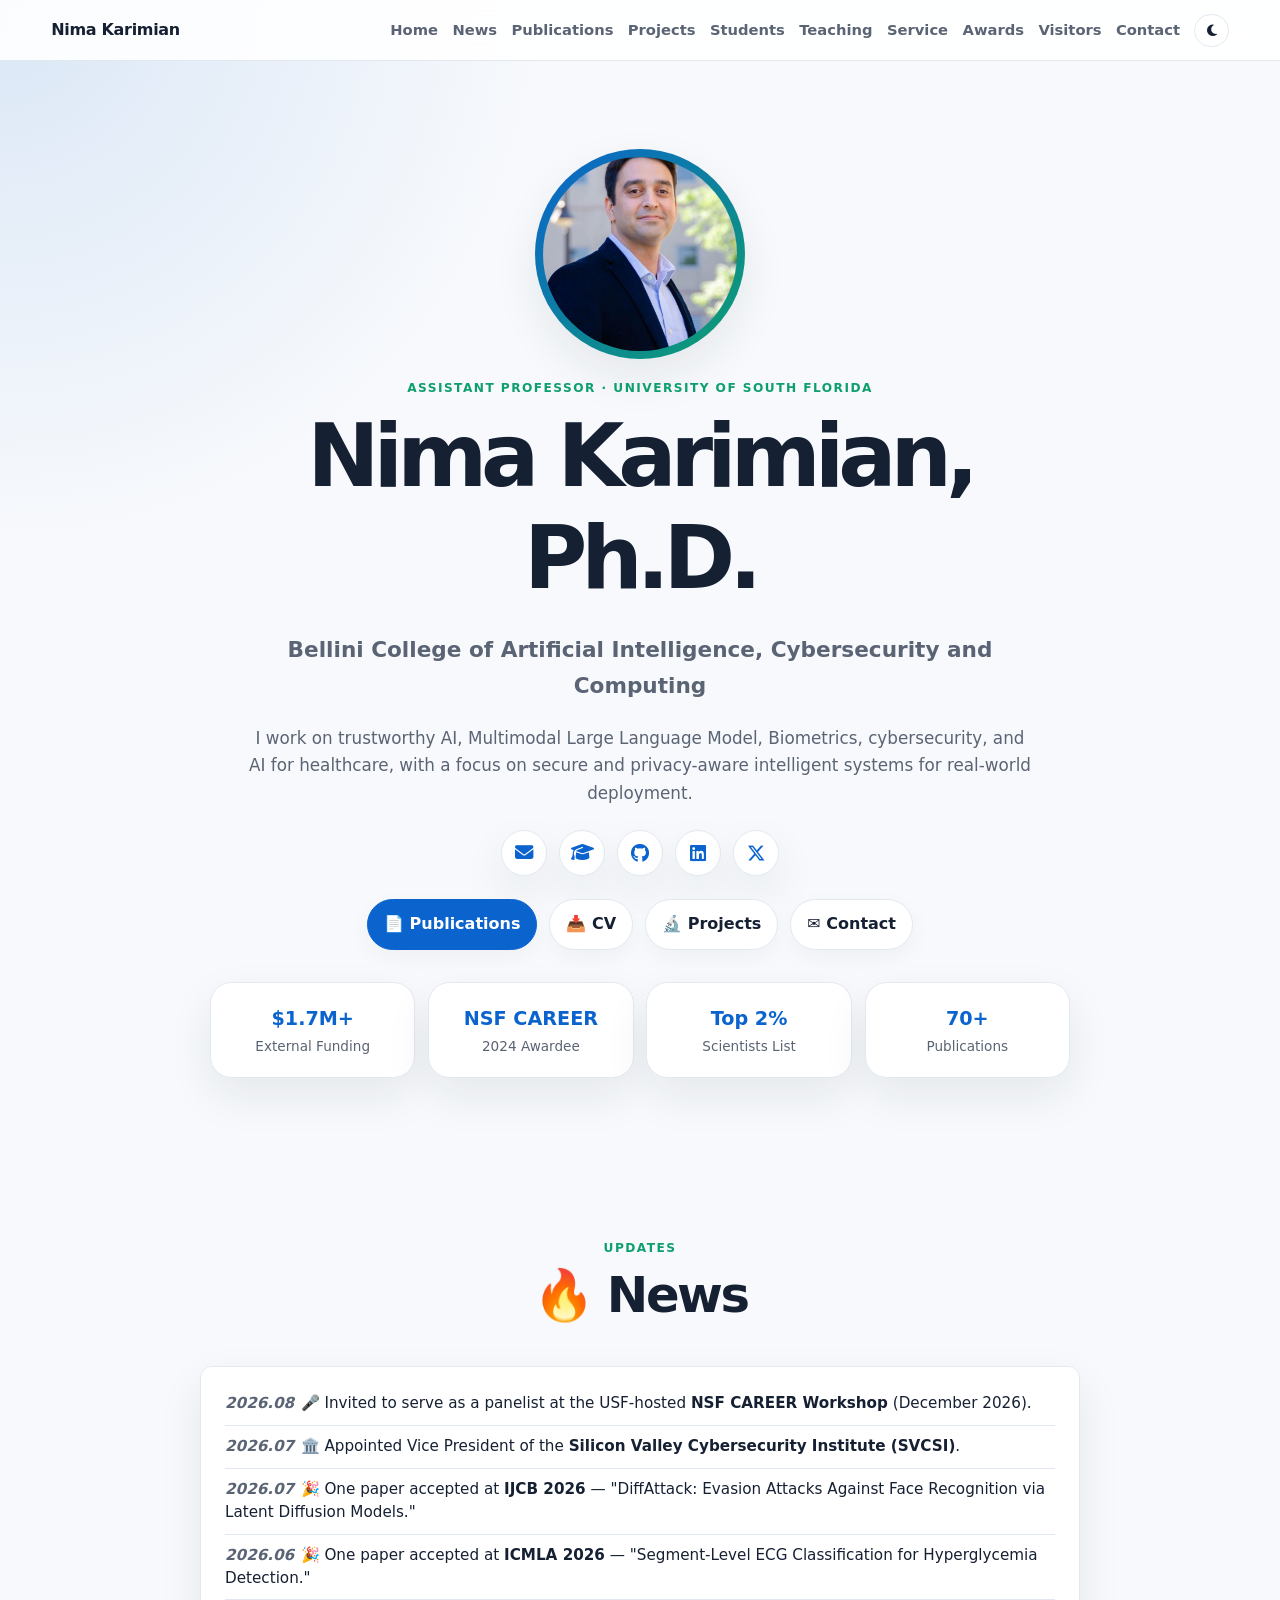
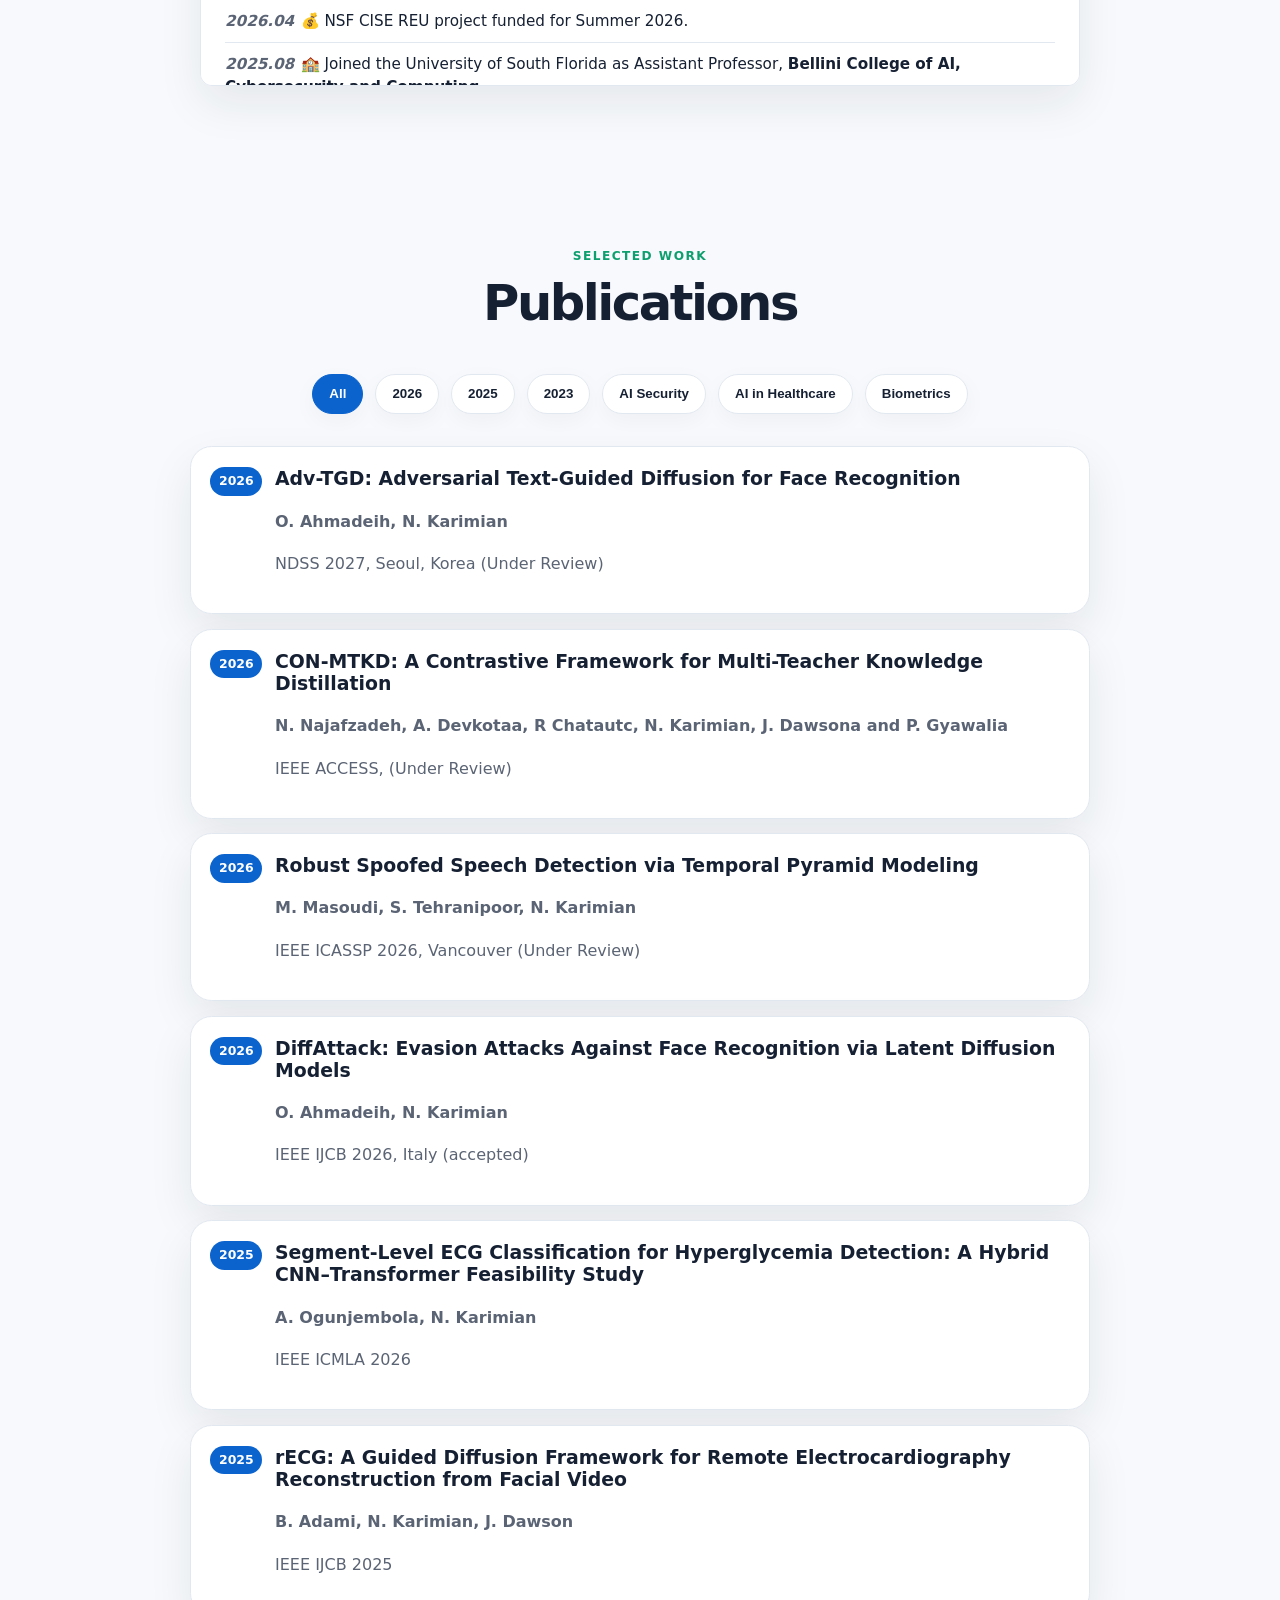
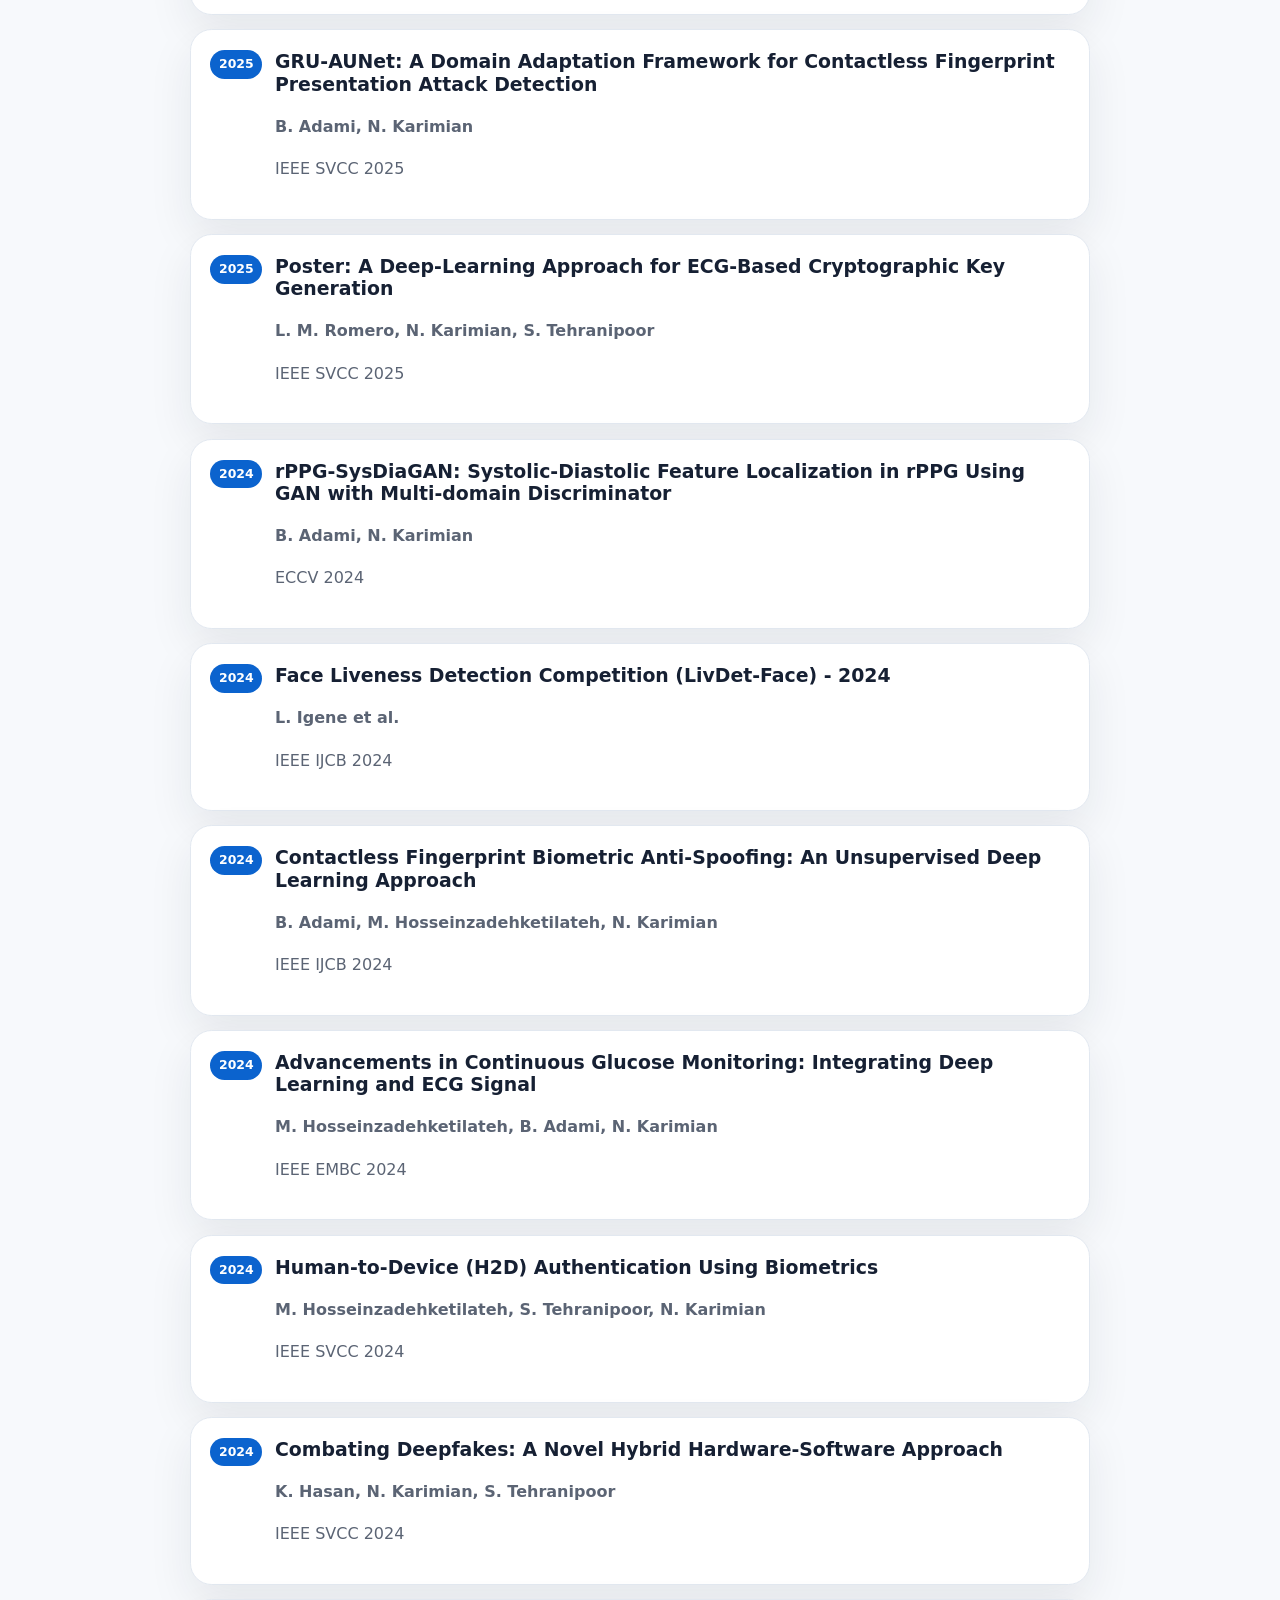
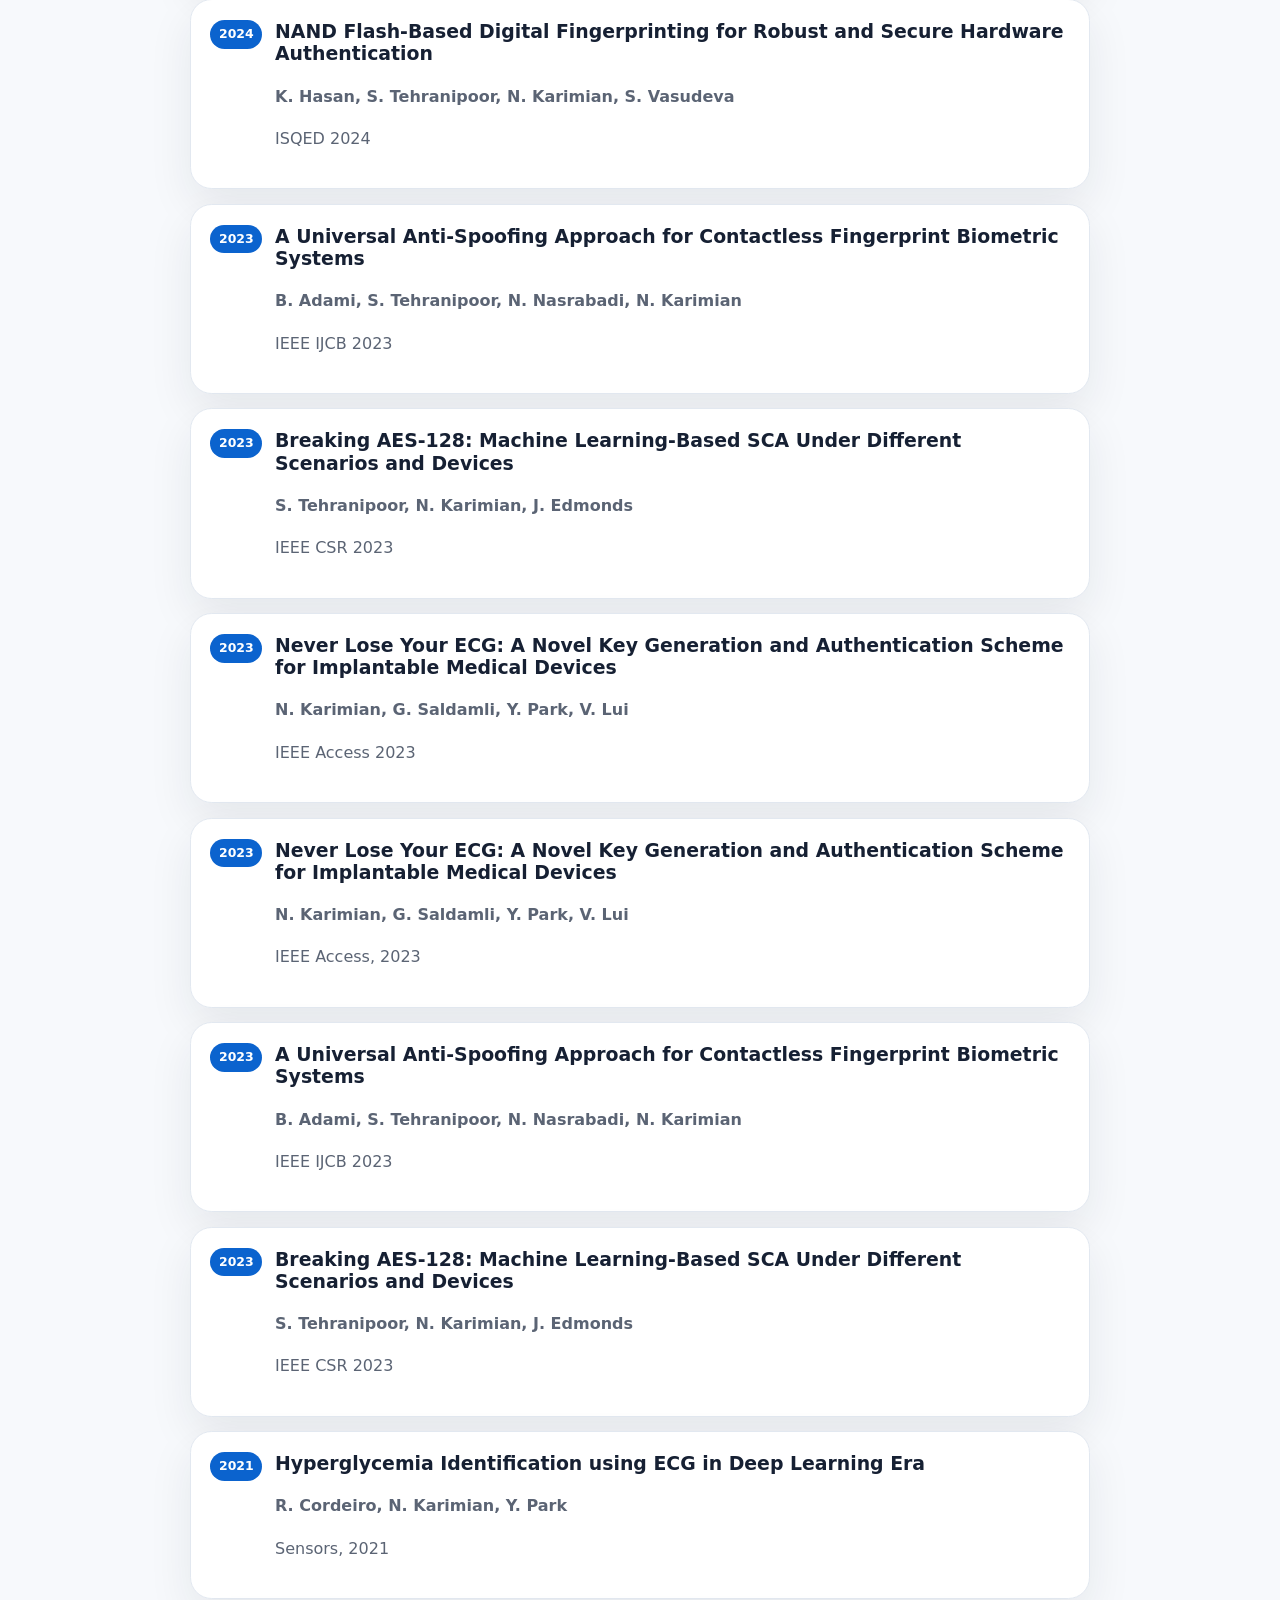
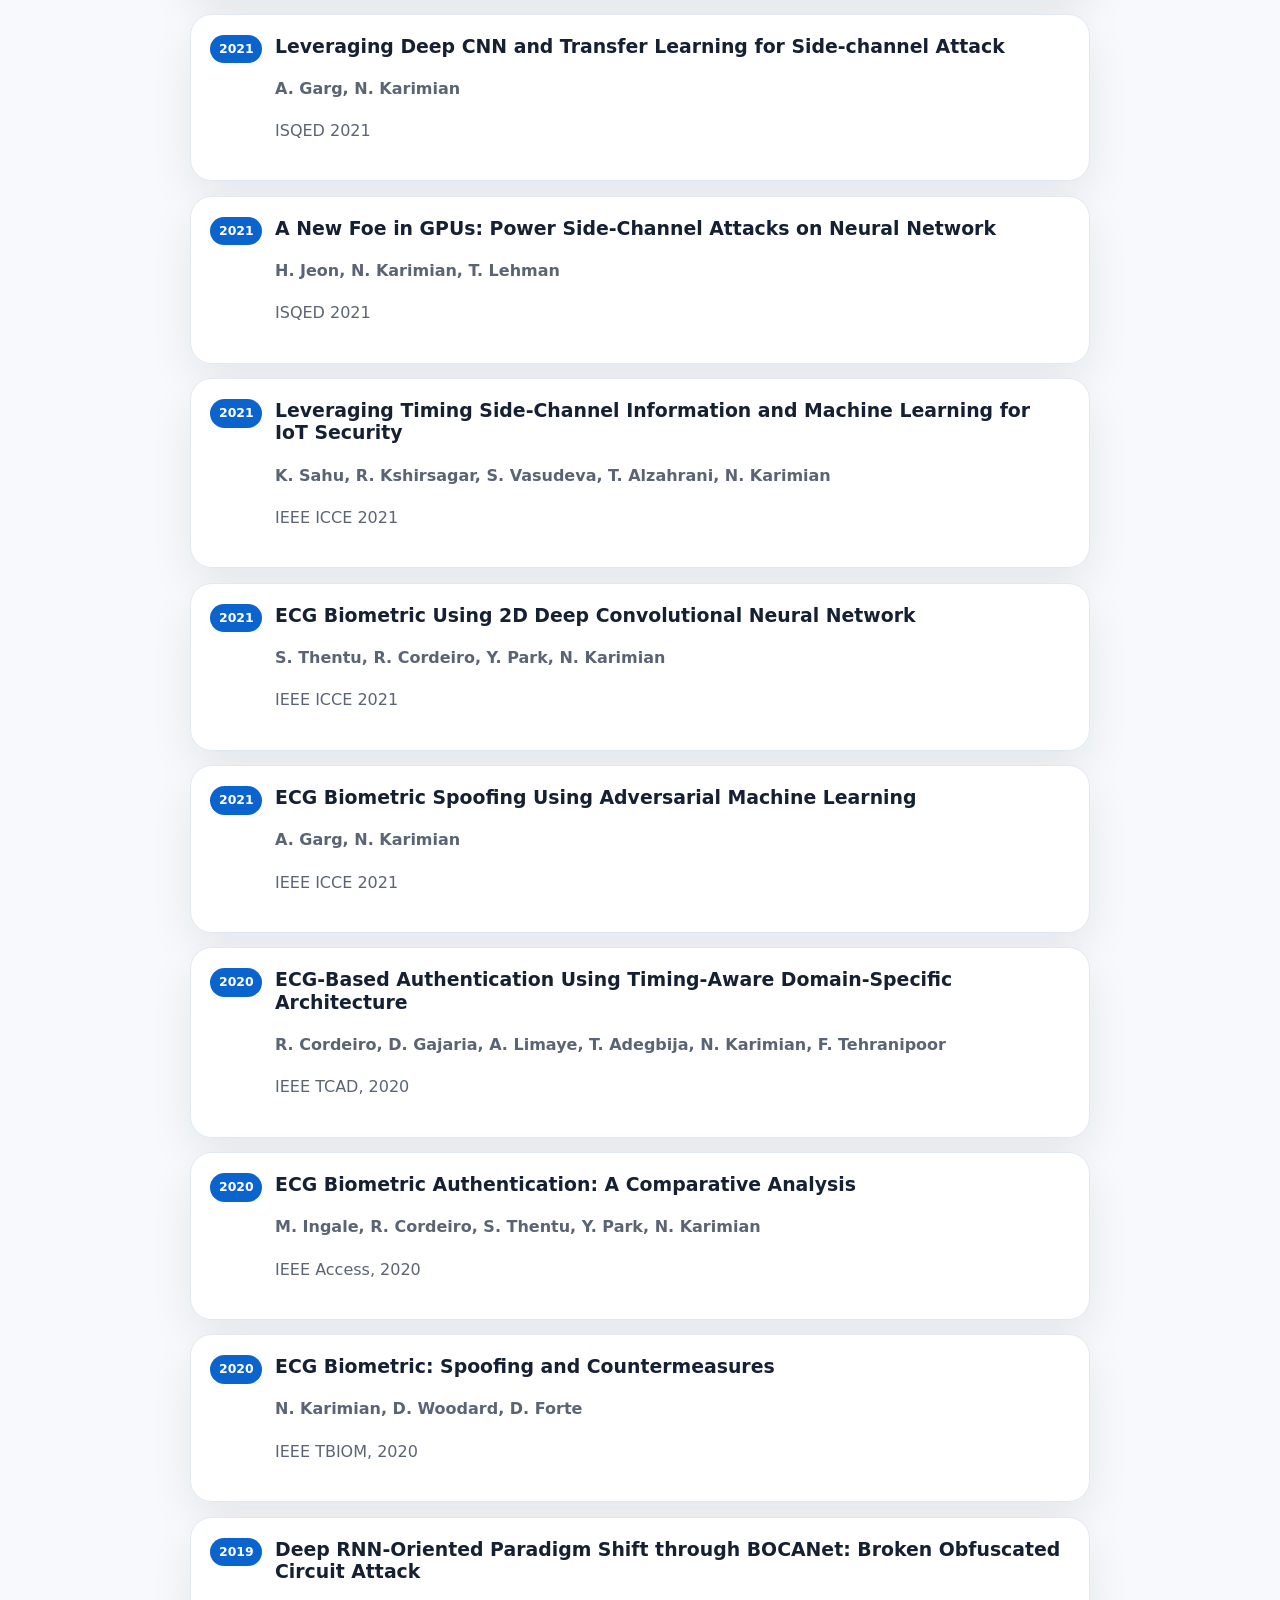
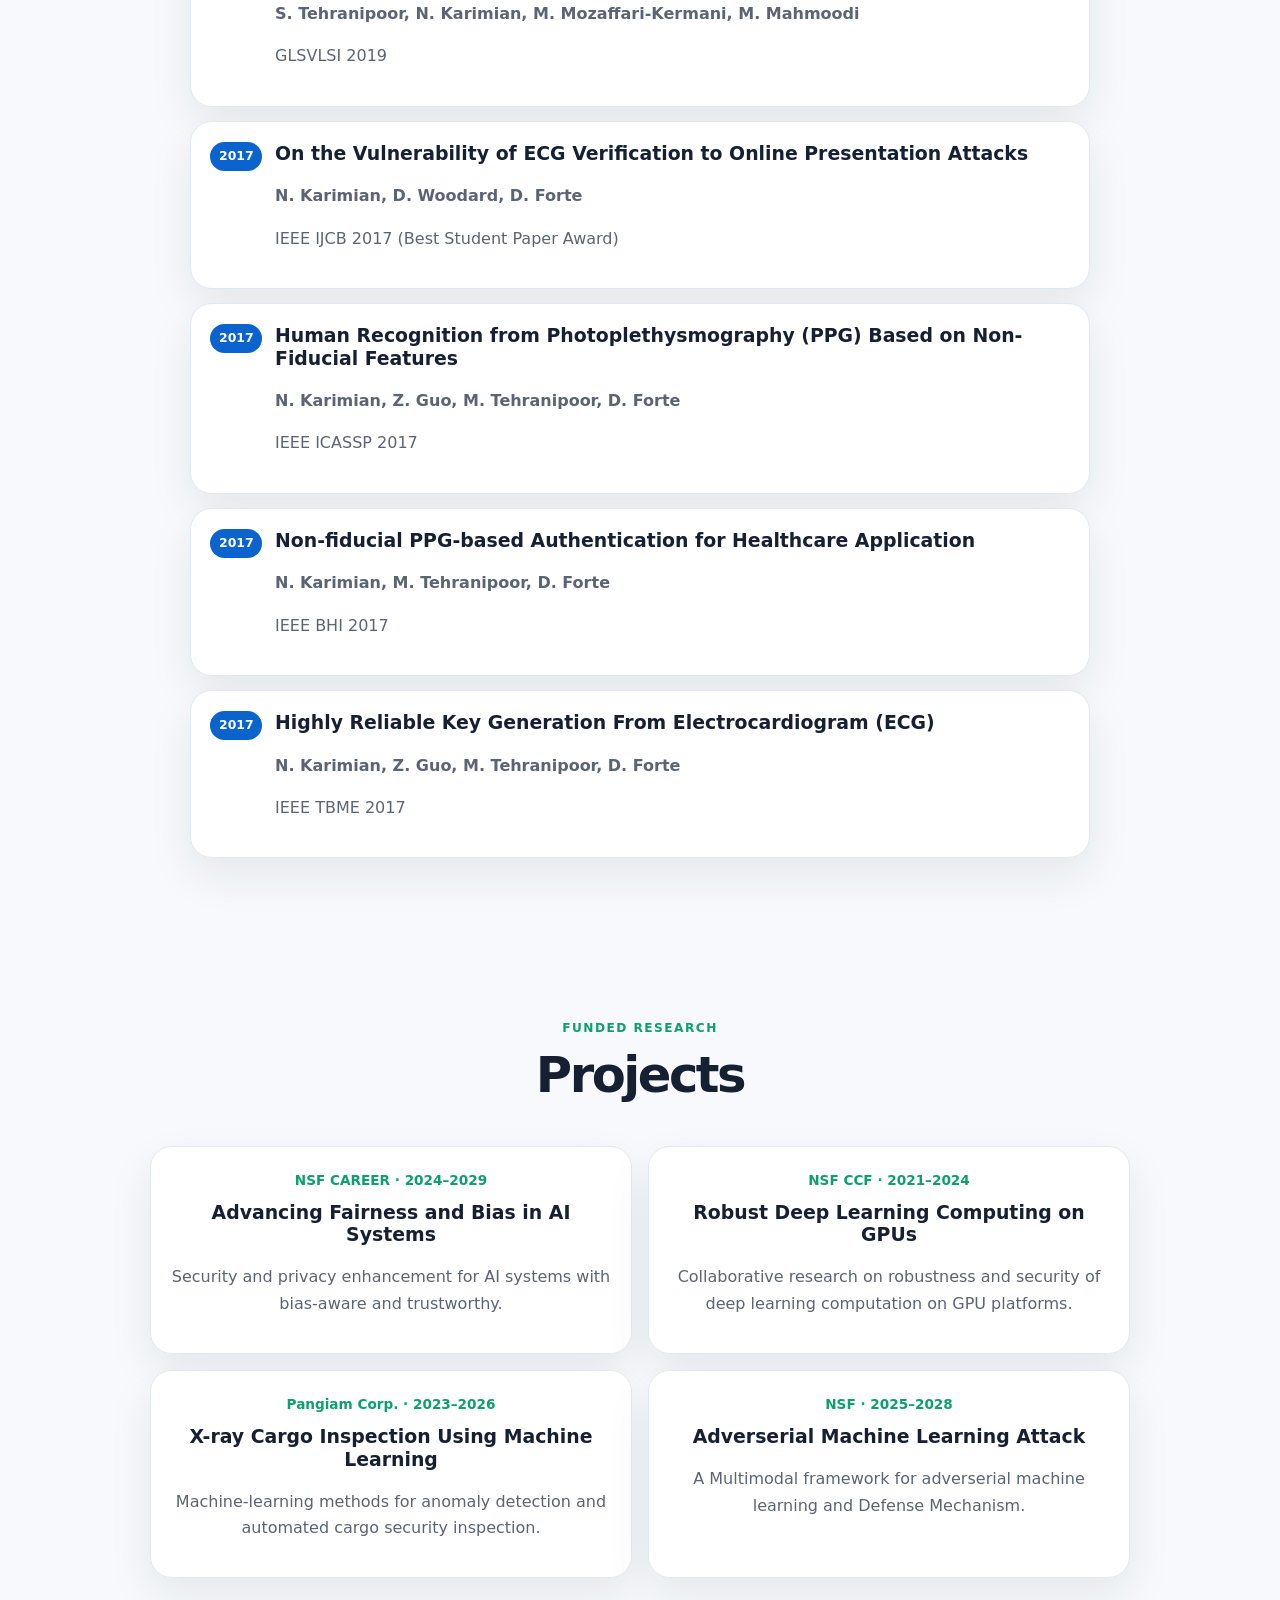
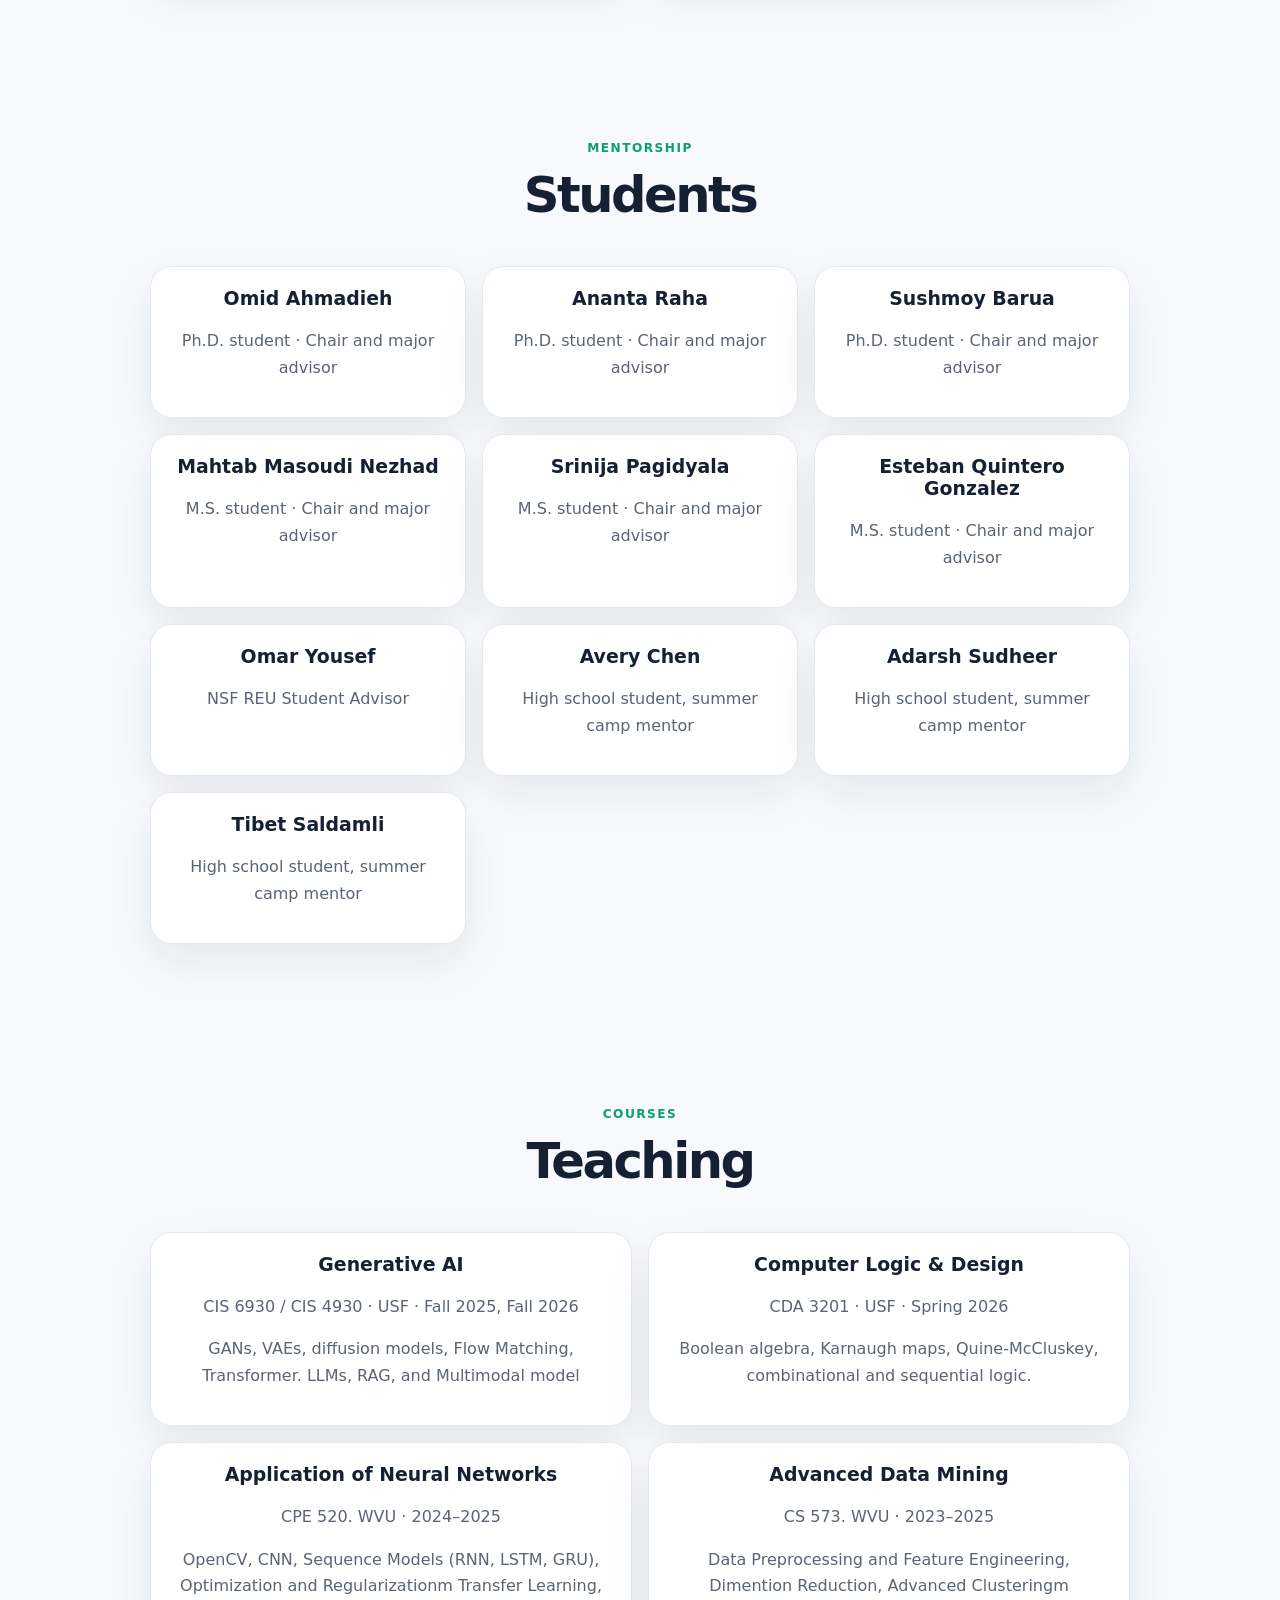
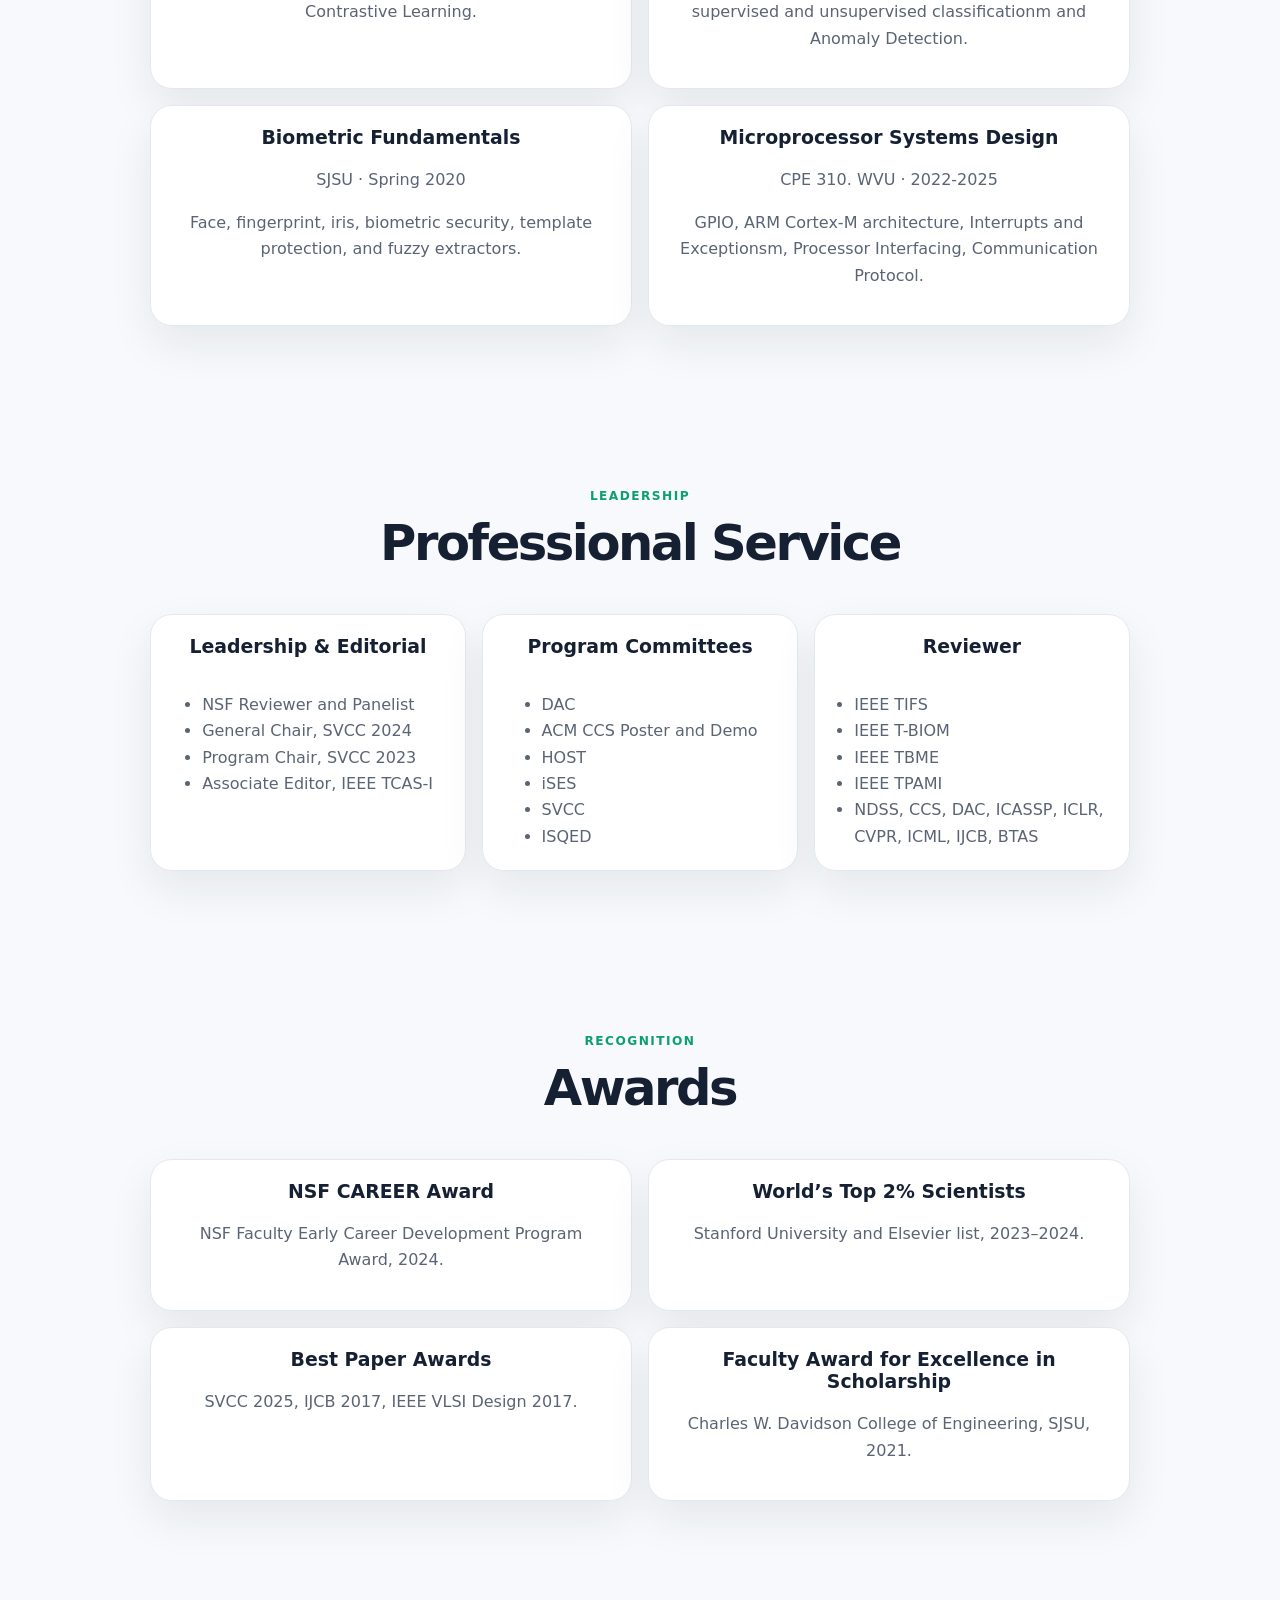
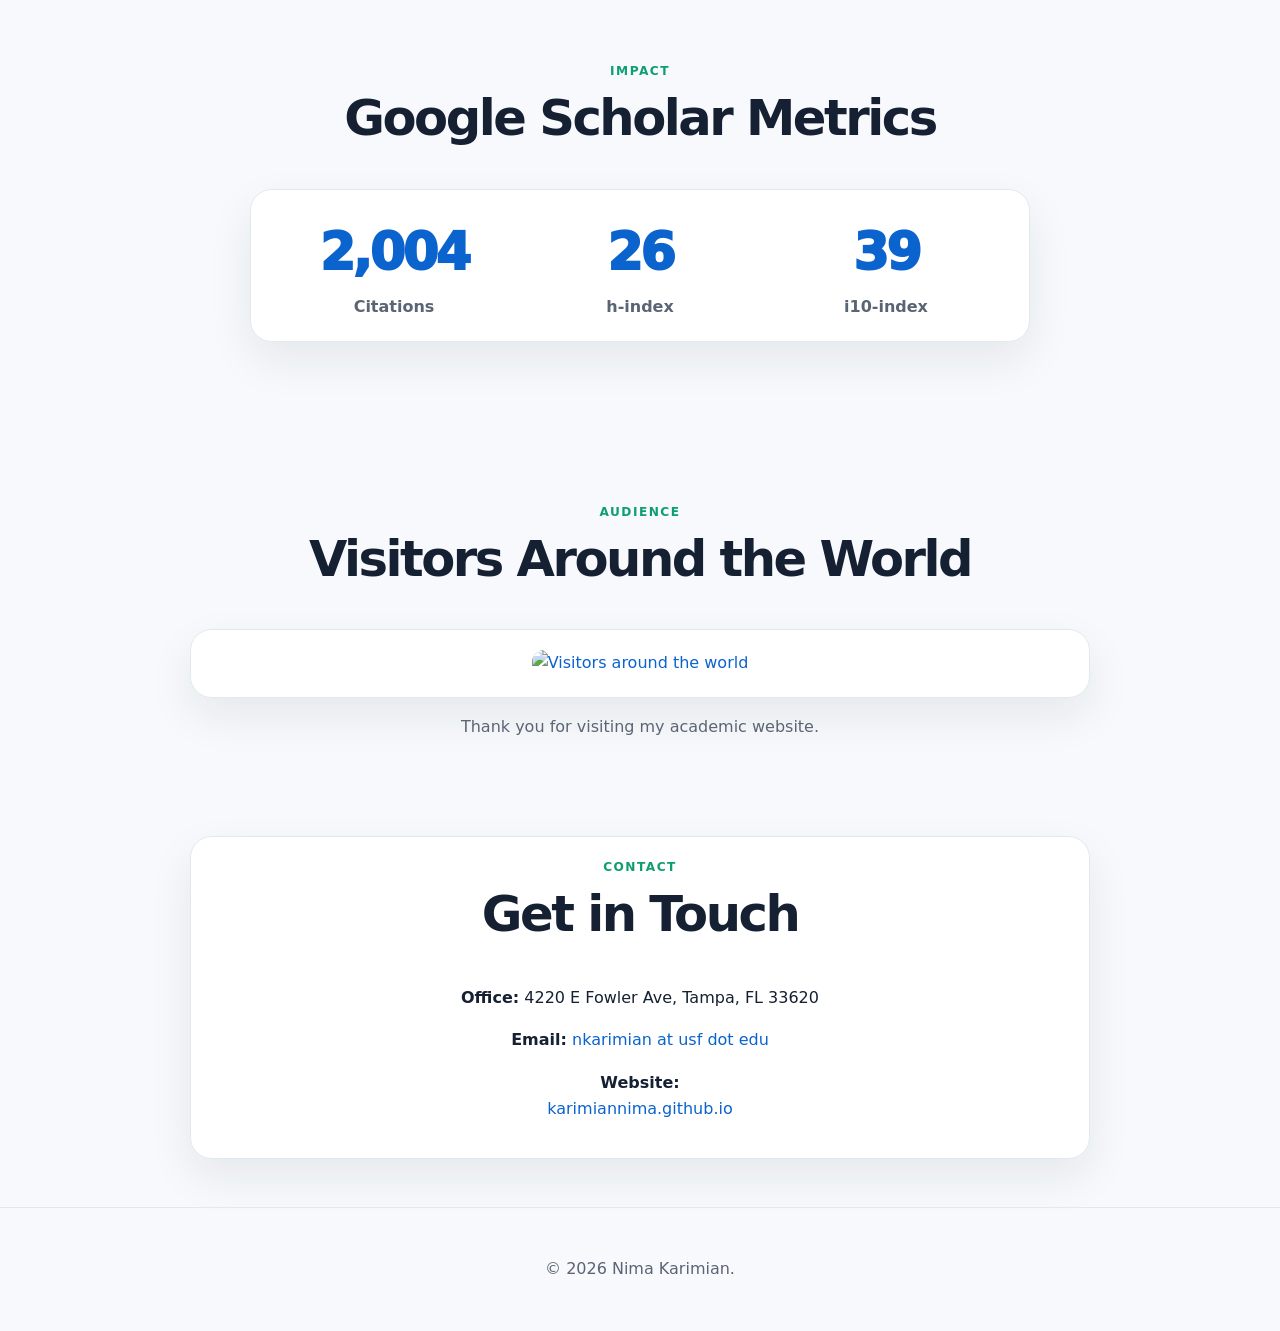
==== commit 63b88b16: "Update index.html" ====
--- a/index.html
+++ b/index.html
@@ -80,21 +80,21 @@
       </div>
       <div class="news-box">
         <ul class="news-list">
-          <li><span class="news-date">2026.08</span>: 🎤 Invited to serve as a panelist at the USF-hosted <b>NSF CAREER Workshop</b> (December 2026).</li>
-          <li><span class="news-date">2026.07</span>: 🏛️ Appointed Vice President of the <b>Silicon Valley Cybersecurity Institute (SVCSI)</b>.</li>
-          <li><span class="news-date">2026.07</span>: 🎉 One paper accepted at <b>IJCB 2026</b> — "DiffAttack: Evasion Attacks Against Face Recognition via Latent Diffusion Models."</li>
-          <li><span class="news-date">2026.06</span>: 🎉 One paper accepted at <b>ICMLA 2026</b> — "Segment-Level ECG Classification for Hyperglycemia Detection."</li>
-          <li><span class="news-date">2026.04</span>: 💰 NSF CISE REU project funded for Summer 2026.</li>
-          <li><span class="news-date">2025.08</span>: 🏫 Joined the University of South Florida as Assistant Professor, <b>Bellini College of AI, Cybersecurity and Computing</b>.</li>
-          <li><span class="news-date">2025.06</span>: 🏆 Best Paper Award, <b>IEEE Silicon Valley Cybersecurity Conference</b>.</li>
-          <li><span class="news-date">2025.04</span>: 🎙️ Distinguished Speaker Webinar, hosted by Centers for Cyber Security and AI Research at UND.</li>
-          <li><span class="news-date">2025.01</span>: 🎙️ Rising Star Seminar Talk, hosted by Bellini College of AI, Cybersecurity and Computing, USF.</li>
-          <li><span class="news-date">2024.07</span>: 🏆 Received the <b>NSF CAREER Award</b> on fairness, bias, security, and privacy enhancement in AI systems.</li>
-          <li><span class="news-date">2023.12</span>: 🌟 Recognized in the <b>World's Top 2% Scientists</b> list (Stanford University & Elsevier).</li>
-          <li><span class="news-date">2022.04</span>: 🏆 Faculty Award for Excellence in Scholarship, Charles W. Davidson College of Engineering, SJSU.</li>
-          <li><span class="news-date">2017.09</span>: 🏆 Best Paper Award, <b>IEEE IJCB</b>.</li>
-          <li><span class="news-date">2017.03</span>: 🥈 Best Poster Award, Florida Institute of Cybersecurity.</li>
-          <li><span class="news-date">2017.01</span>: 🏆 Best Paper Award, <b>IEEE International Conference on VLSI Design</b>.</li>
+          <li><span class="news-date">2026.08</span>🎤 Invited to serve as a panelist at the USF-hosted <b>NSF CAREER Workshop</b> (December 2026).</li>
+          <li><span class="news-date">2026.07</span>🏛️ Appointed Vice President of the <b>Silicon Valley Cybersecurity Institute (SVCSI)</b>.</li>
+          <li><span class="news-date">2026.07</span>🎉 One paper accepted at <b>IJCB 2026</b> — "DiffAttack: Evasion Attacks Against Face Recognition via Latent Diffusion Models."</li>
+          <li><span class="news-date">2026.06</span>🎉 One paper accepted at <b>ICMLA 2026</b> — "Segment-Level ECG Classification for Hyperglycemia Detection."</li>
+          <li><span class="news-date">2026.04</span>💰 NSF CISE REU project funded for Summer 2026.</li>
+          <li><span class="news-date">2025.08</span>🏫 Joined the University of South Florida as Assistant Professor, <b>Bellini College of AI, Cybersecurity and Computing</b>.</li>
+          <li><span class="news-date">2025.06</span>🏆 Best Paper Award, <b>IEEE Silicon Valley Cybersecurity Conference</b>.</li>
+          <li><span class="news-date">2025.04</span>🎙️ Distinguished Speaker Webinar, hosted by Centers for Cyber Security and AI Research at UND.</li>
+          <li><span class="news-date">2025.01</span>🎙️ Rising Star Seminar Talk, hosted by Bellini College of AI, Cybersecurity and Computing, USF.</li>
+          <li><span class="news-date">2024.07</span>🏆 Received the <b>NSF CAREER Award</b> on fairness, bias, security, and privacy enhancement in AI systems.</li>
+          <li><span class="news-date">2023.12</span>🌟 Recognized in the <b>World's Top 2% Scientists</b> list (Stanford University & Elsevier).</li>
+          <li><span class="news-date">2022.04</span>🏆 Faculty Award for Excellence in Scholarship, Charles W. Davidson College of Engineering, SJSU.</li>
+          <li><span class="news-date">2017.09</span>🏆 Best Paper Award, <b>IEEE IJCB</b>.</li>
+          <li><span class="news-date">2017.03</span>🥈 Best Poster Award, Florida Institute of Cybersecurity.</li>
+          <li><span class="news-date">2017.01</span>🏆 Best Paper Award, <b>IEEE International Conference on VLSI Design</b>.</li>
         </ul>
       </div>
     </section>
--- a/style.css
+++ b/style.css
@@ -59,3 +59,42 @@
 .contact{max-width:900px;margin-bottom:3rem}
 footer{border-top:1px solid var(--border);text-align:center;color:var(--muted);padding:2rem}
 @media(max-width:900px){.menu-toggle{display:inline-flex}.nav{display:none;position:absolute;left:1rem;right:1rem;top:68px;background:var(--panel);border:1px solid var(--border);border-radius:1rem;padding:1rem;flex-direction:column;align-items:flex-start;box-shadow:var(--shadow)}.nav.open{display:flex}.cards.two,.people-grid,.service-columns,.metrics-grid,.scholar-card{grid-template-columns:1fr}.timeline article{grid-template-columns:1fr}.publication{padding-left:1.25rem;padding-top:3.2rem}.photo-wrap{width:170px;height:170px}}
+
+#news .news-box {
+  border: 1px solid var(--border) !important;
+  border-radius: 12px;
+  background: var(--panel);
+  max-height: 320px;
+  overflow-y: auto;
+  padding: 1rem 1.5rem;
+  max-width: 880px;
+  margin: 1.3rem auto 0;
+  text-align: left !important;
+  box-shadow: var(--shadow);
+}
+
+#news .news-list {
+  list-style: none;
+  margin: 0;
+  padding: 0;
+}
+
+#news .news-list li {
+  padding: 0.6rem 0;
+  border-bottom: 1px solid var(--border);
+  font-size: 0.95rem;
+  line-height: 1.5;
+  color: var(--text);
+  text-align: left;
+}
+
+#news .news-list li:last-child {
+  border-bottom: none;
+}
+
+#news .news-date {
+  font-style: italic;
+  color: var(--muted);
+  font-weight: 700;
+  margin-right: 0.4rem;
+}
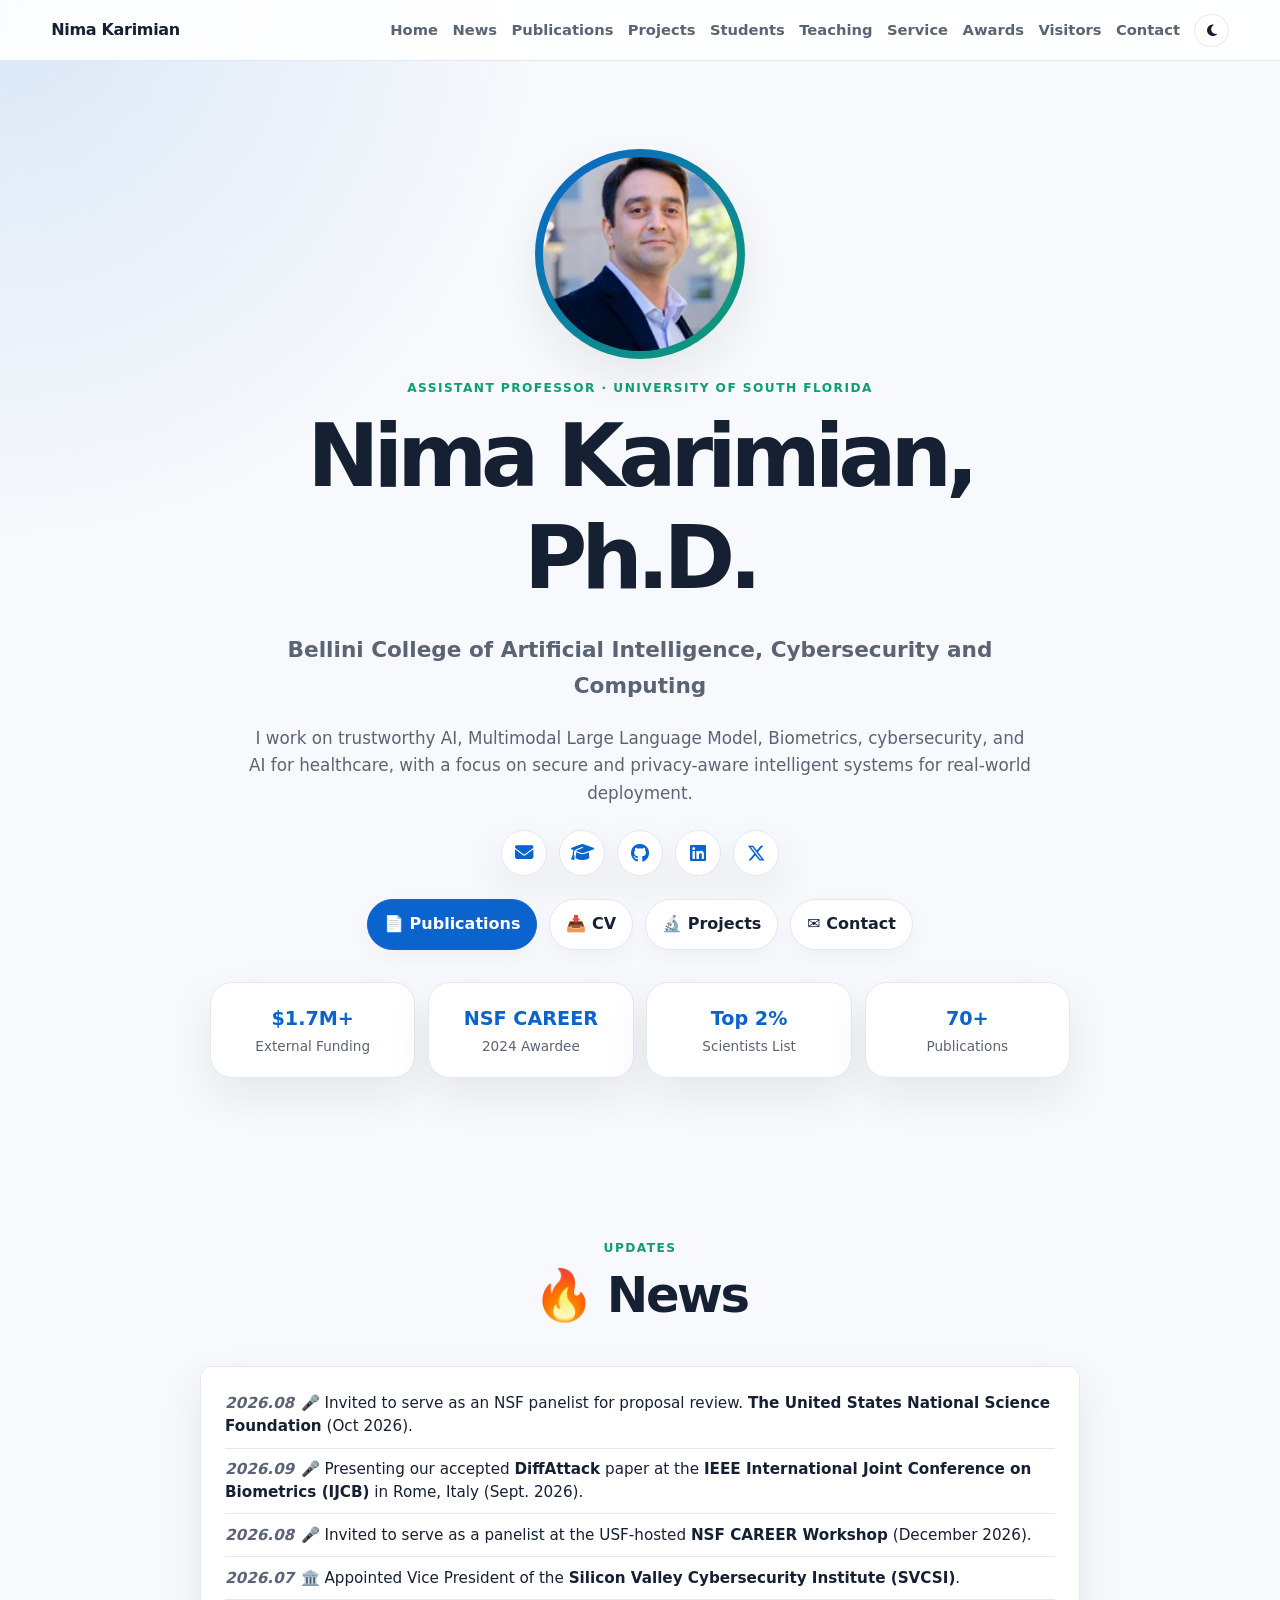
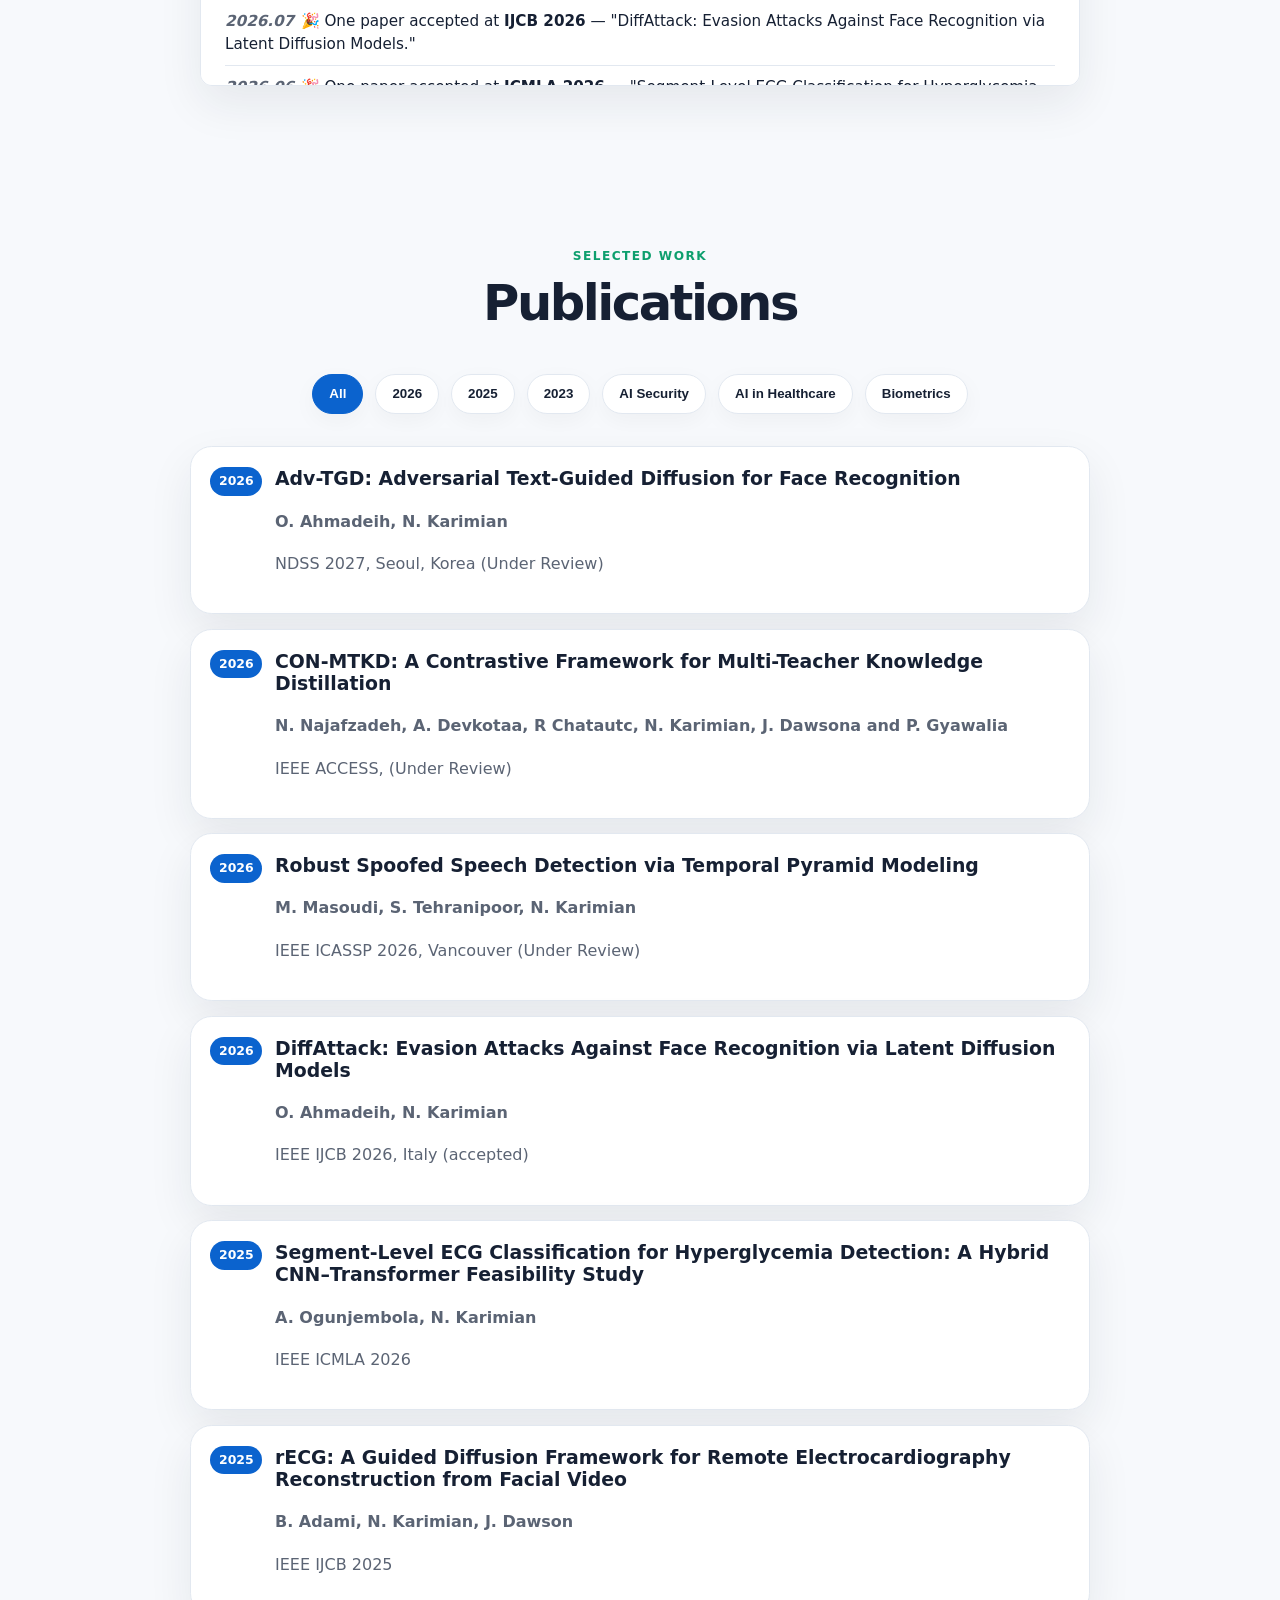
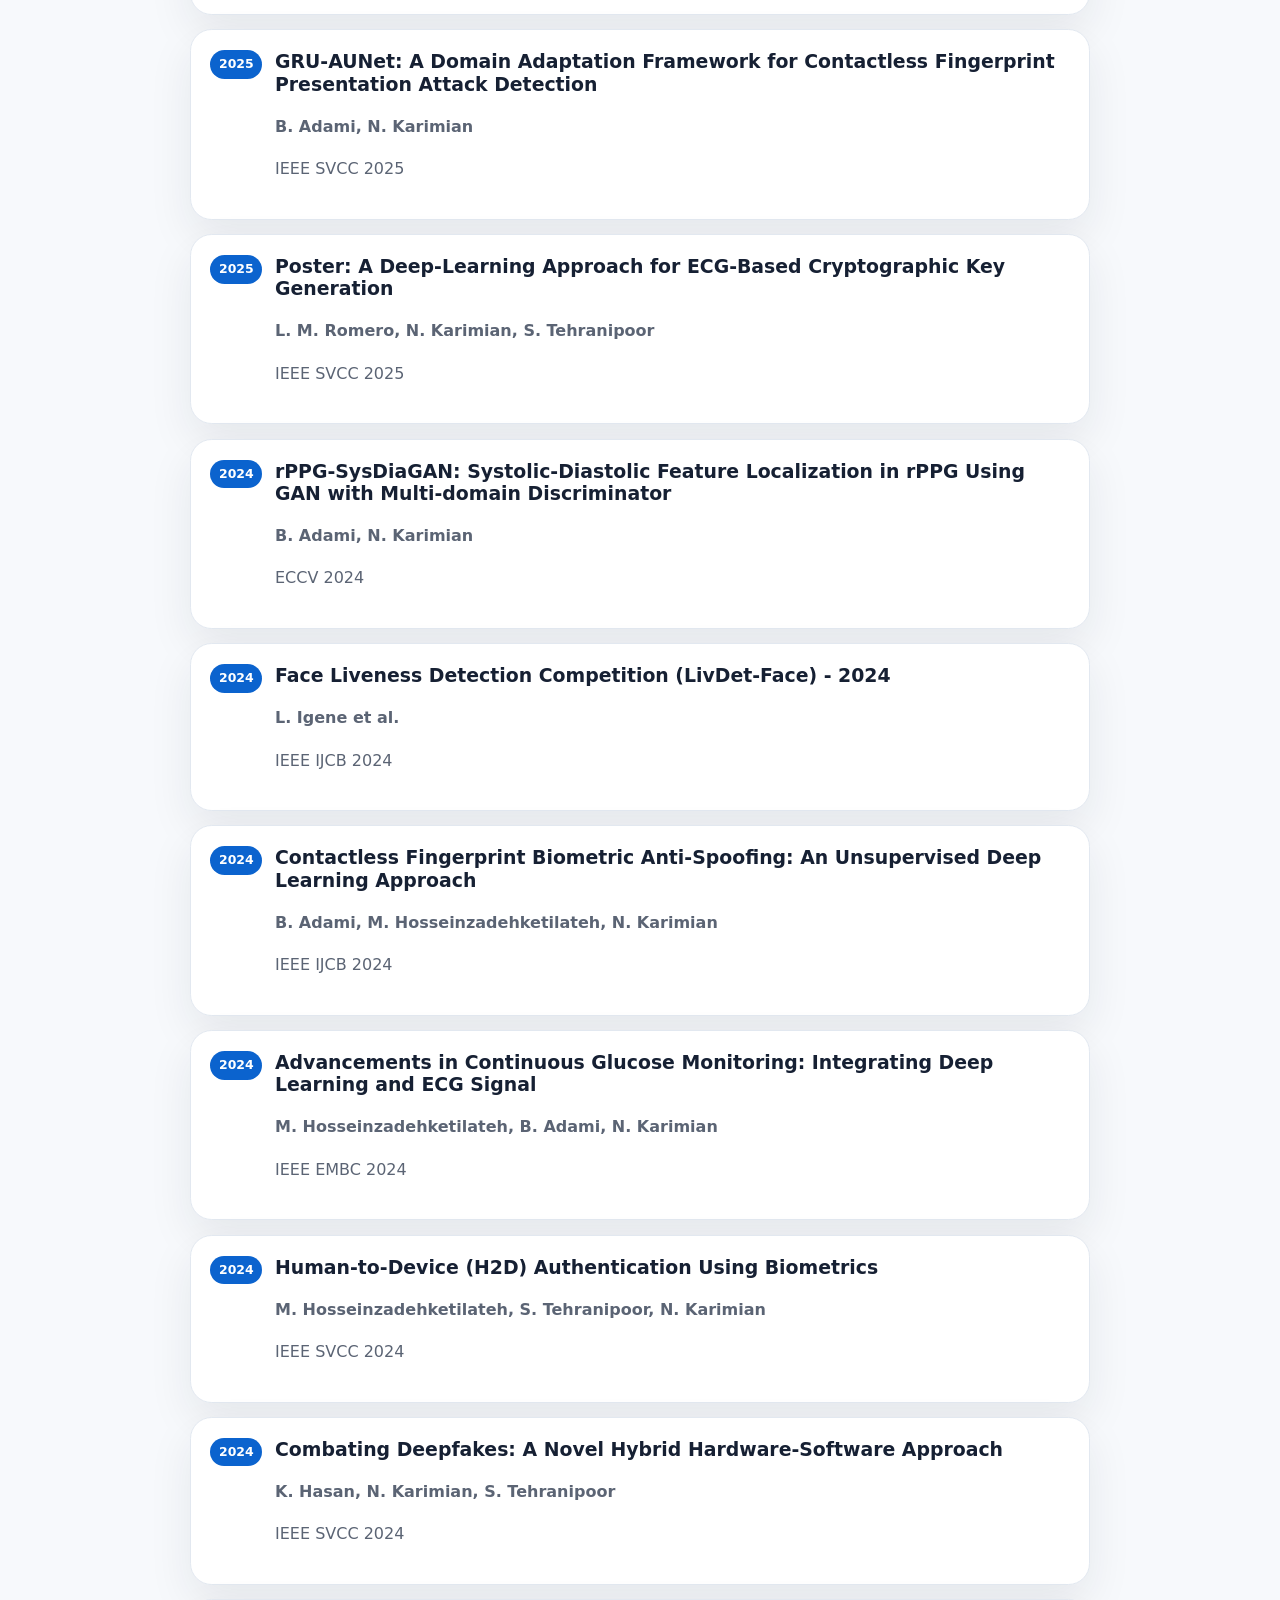
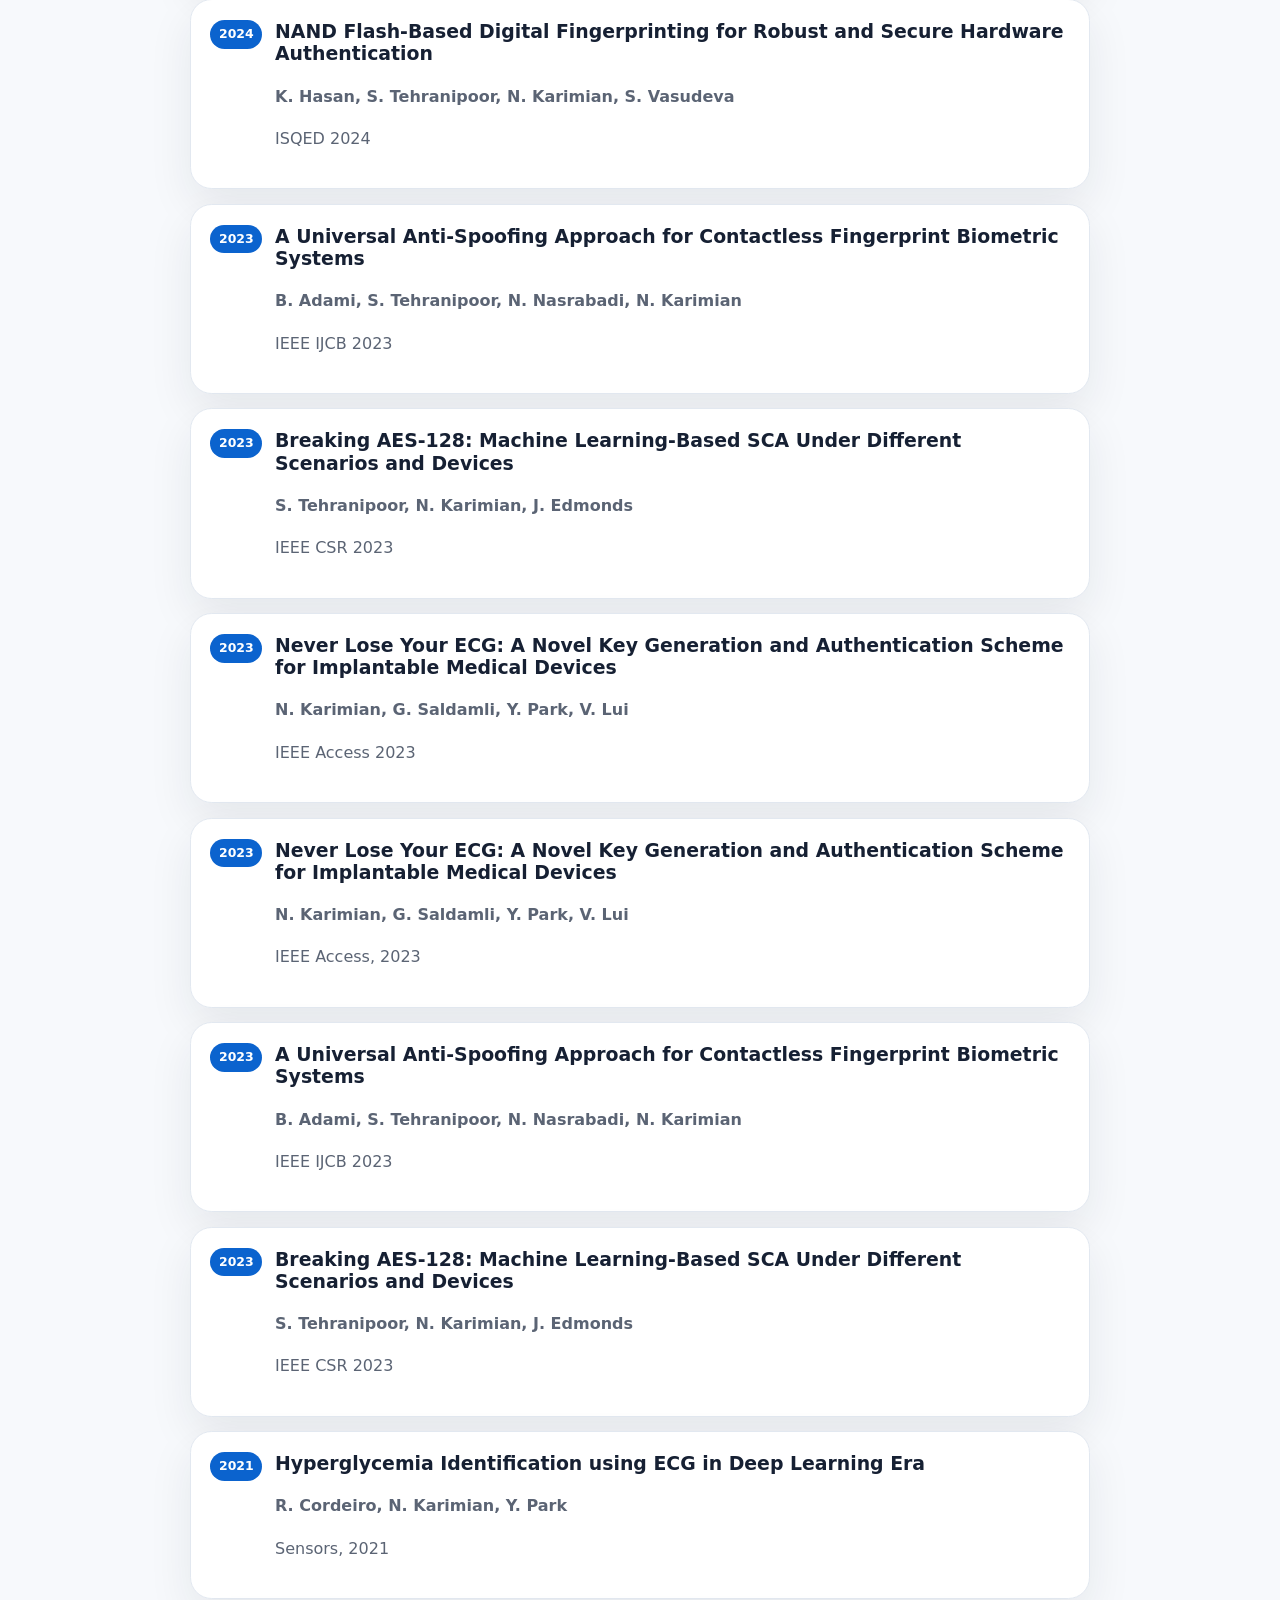
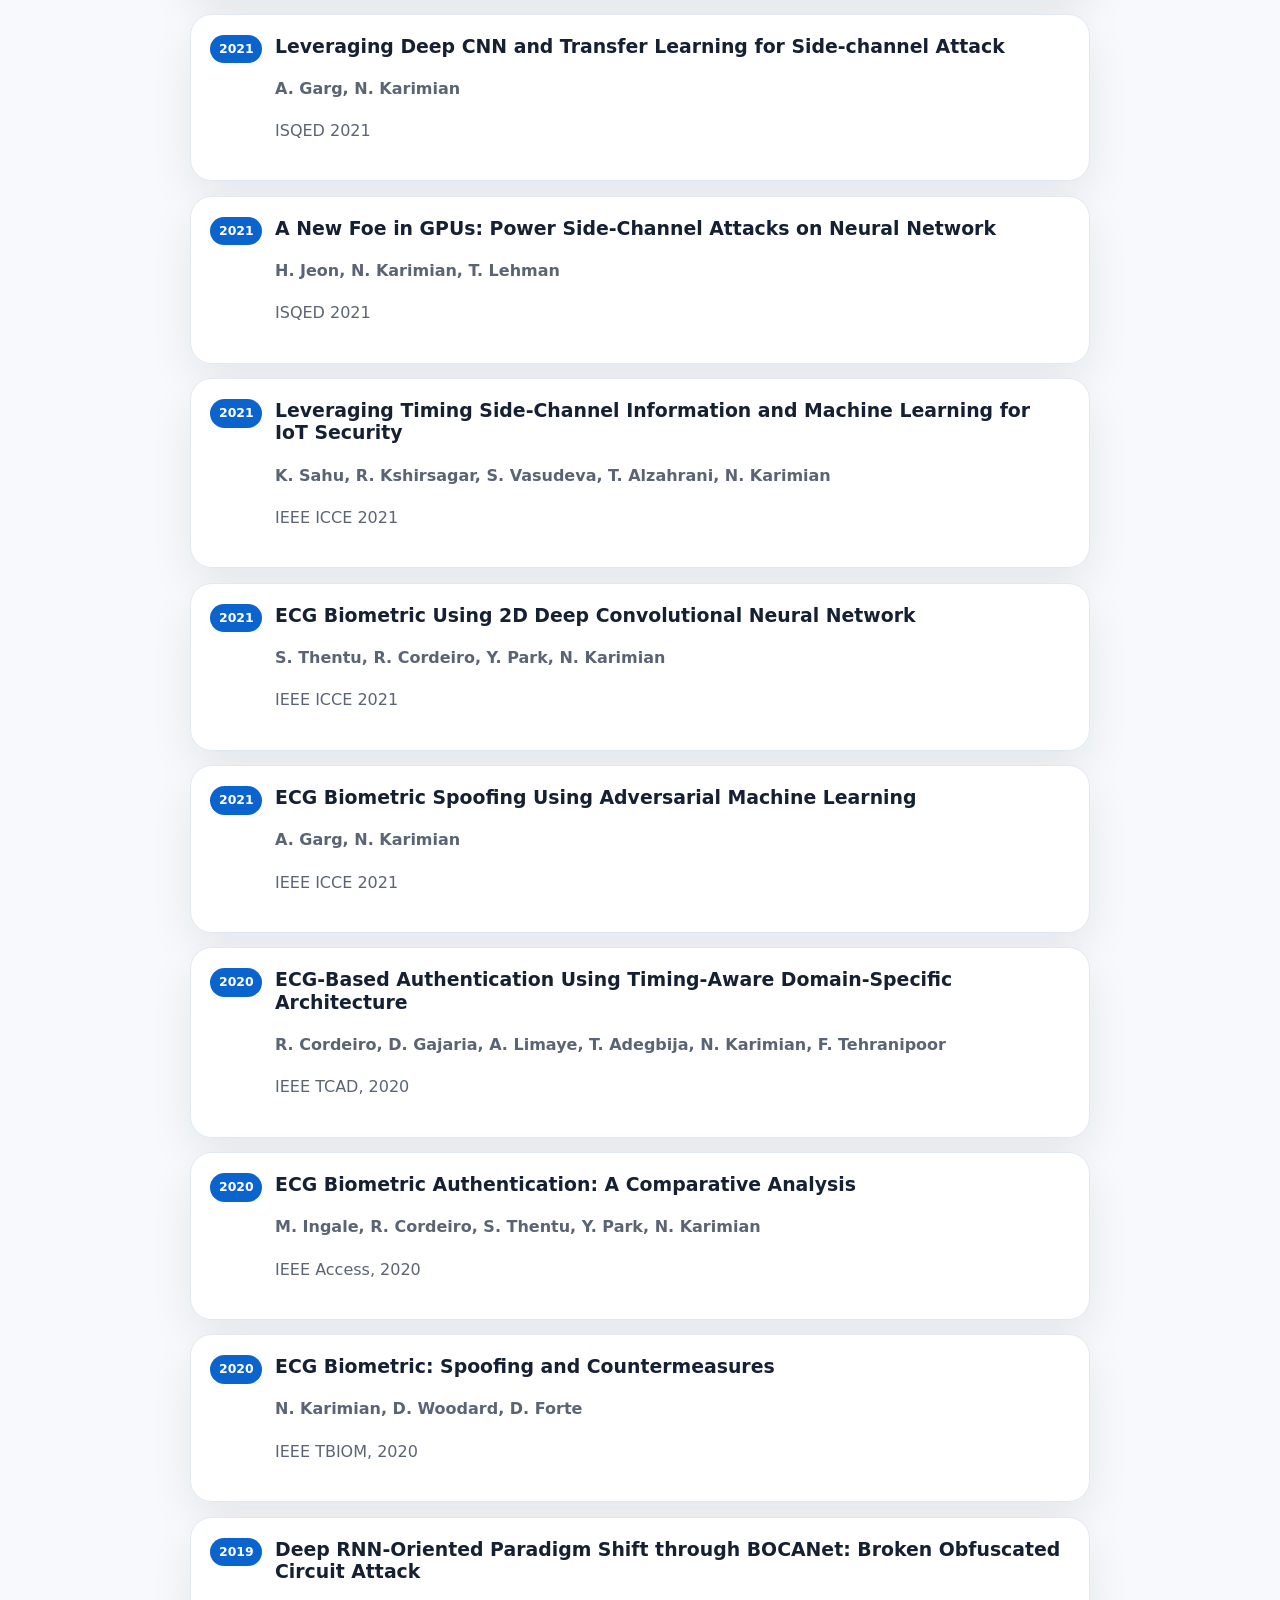
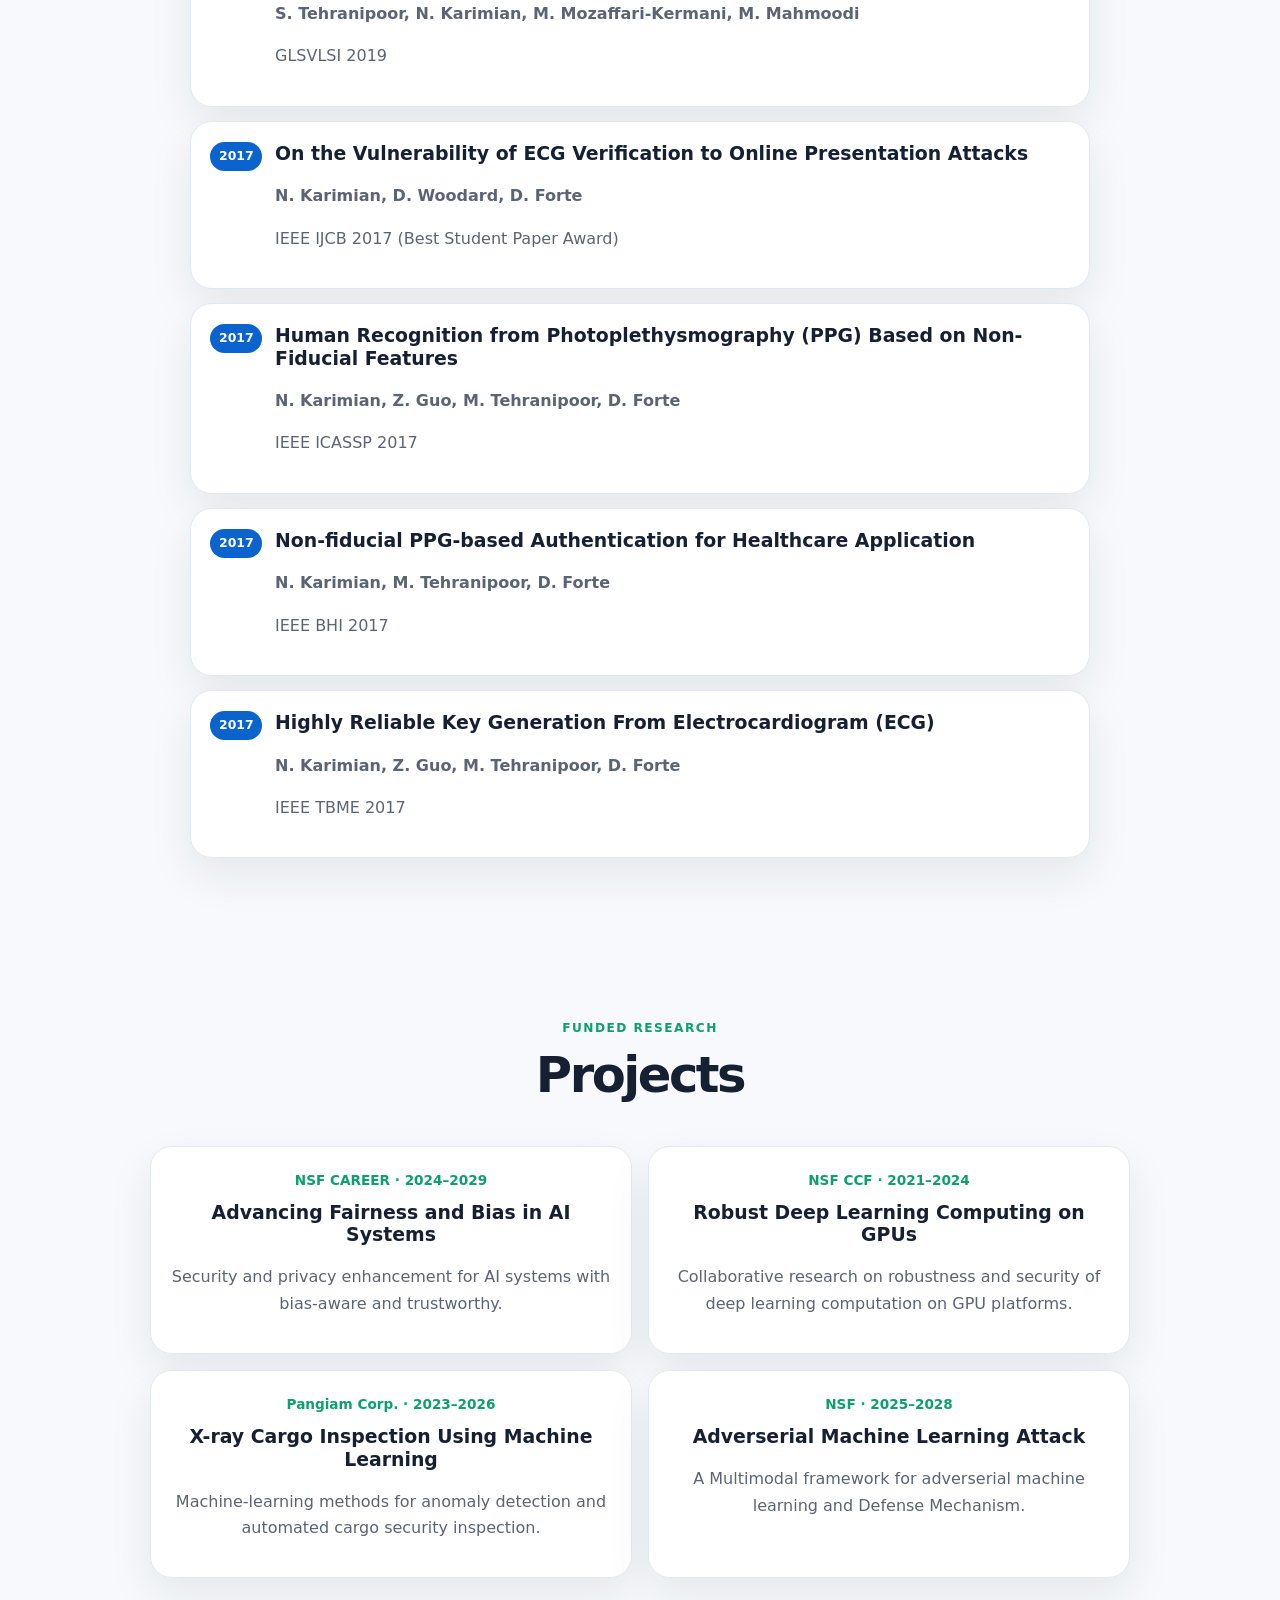
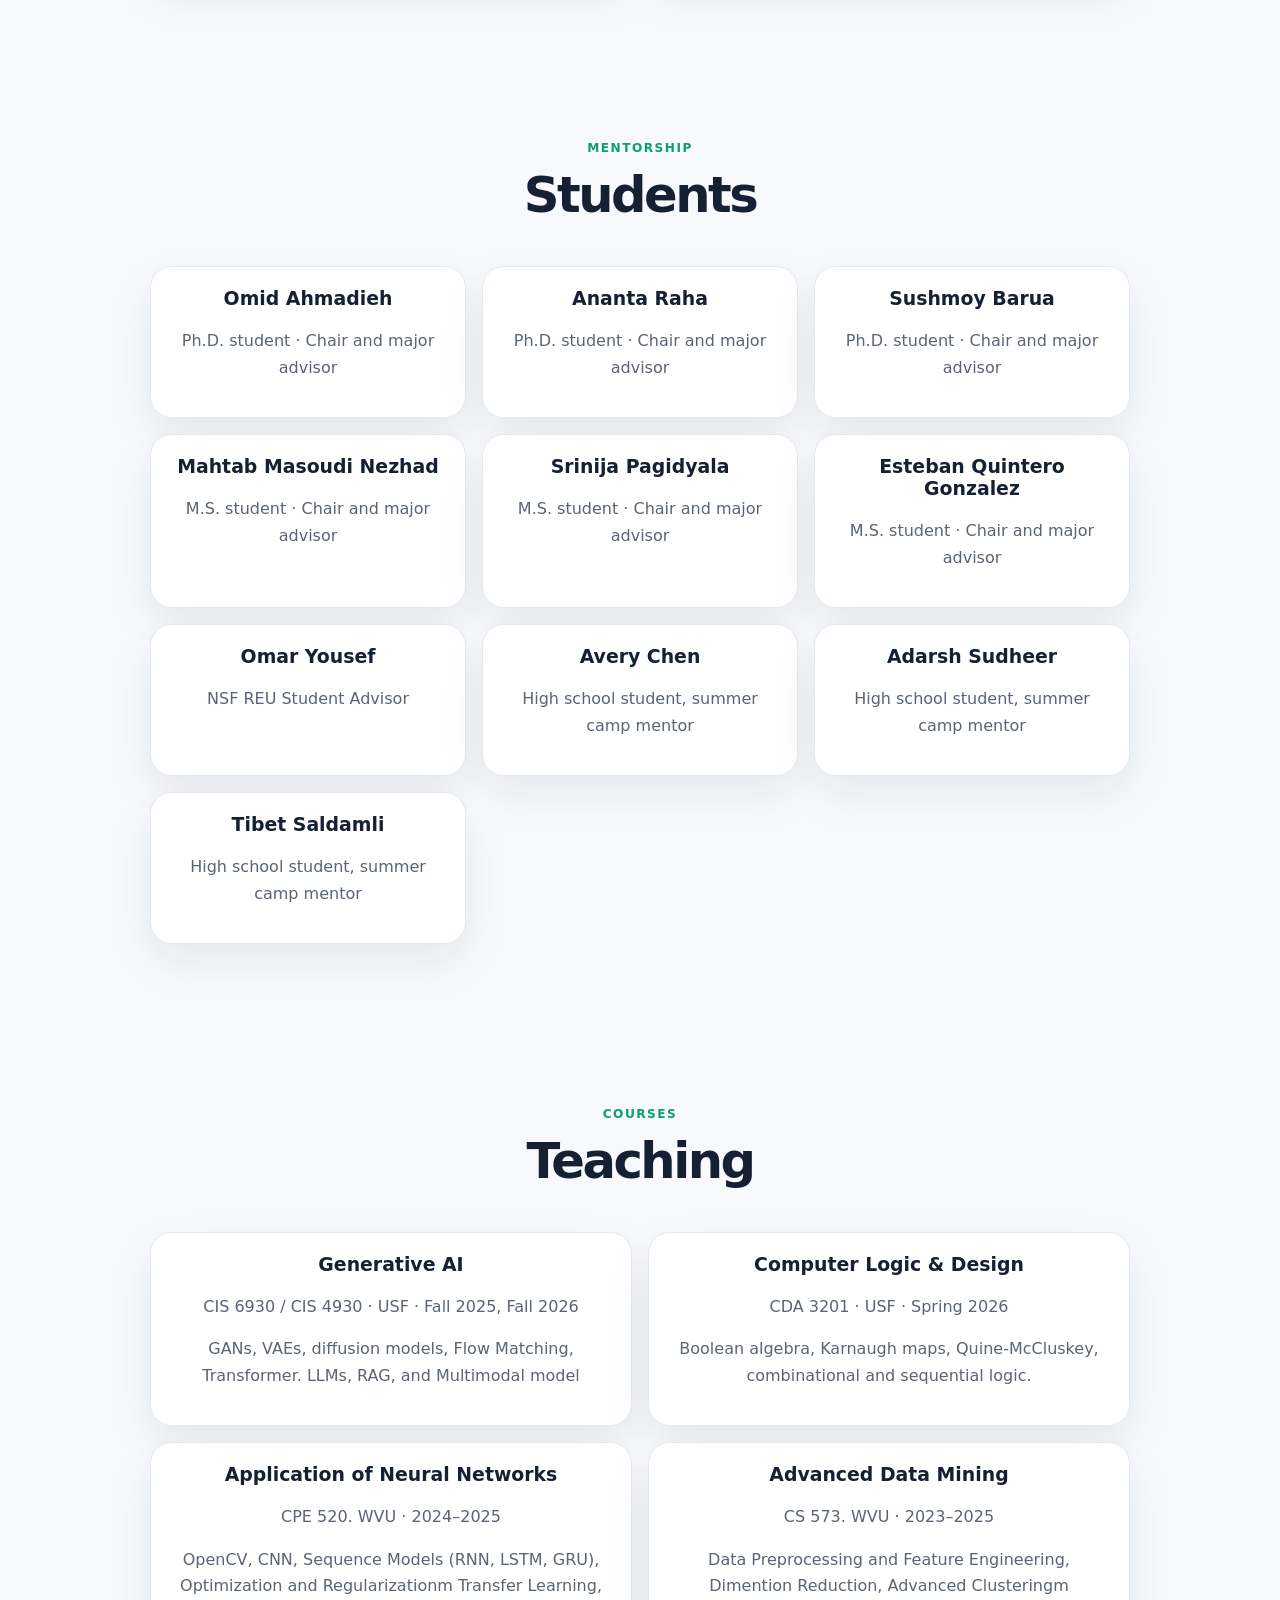
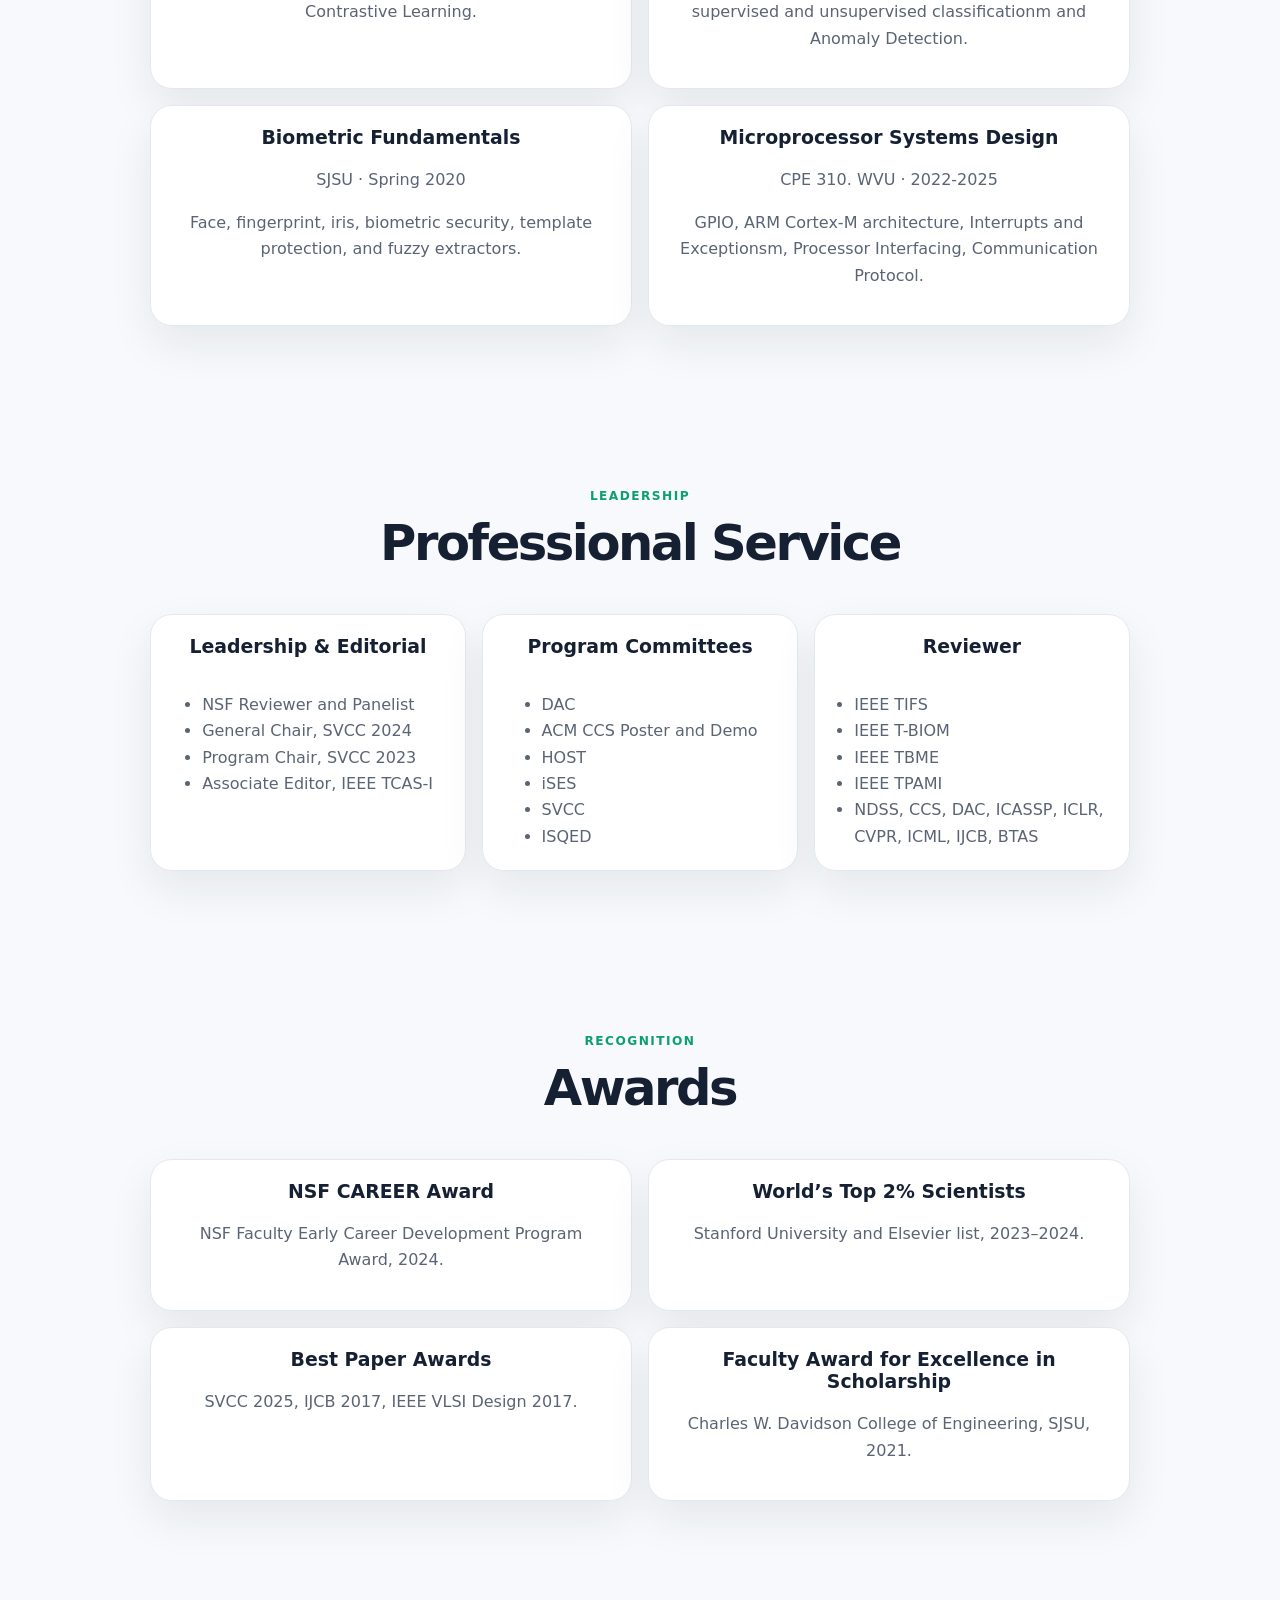
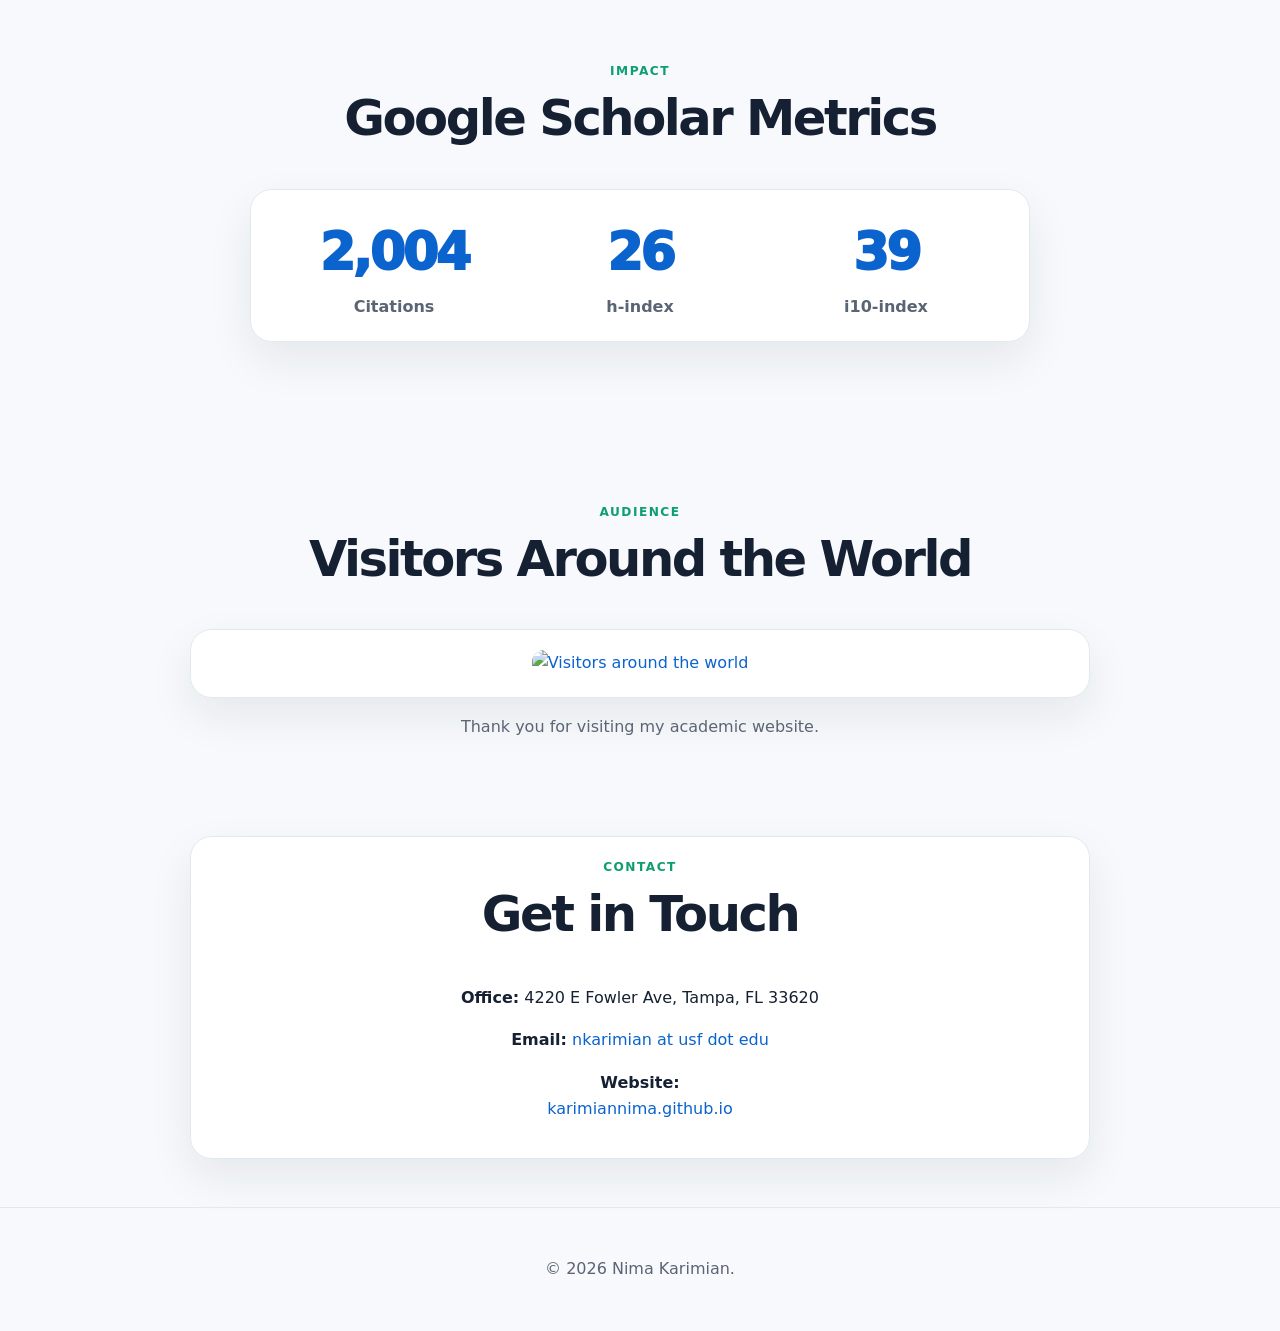
==== commit 63ea5bff: "Add news items for NSF panelist and IJCB presentation" ====
--- a/index.html
+++ b/index.html
@@ -80,6 +80,8 @@
       </div>
       <div class="news-box">
         <ul class="news-list">
+          <li><span class="news-date">2026.08</span>🎤 Invited to serve as an NSF panelist for proposal review. <b>The United States National Science Foundation</b> (Oct 2026).</li>
+          <li><span class="news-date">2026.09</span>🎤 Presenting our accepted <b>DiffAttack</b> paper at the <b>IEEE International Joint Conference on Biometrics (IJCB)</b> in Rome, Italy (Sept. 2026).</li>
           <li><span class="news-date">2026.08</span>🎤 Invited to serve as a panelist at the USF-hosted <b>NSF CAREER Workshop</b> (December 2026).</li>
           <li><span class="news-date">2026.07</span>🏛️ Appointed Vice President of the <b>Silicon Valley Cybersecurity Institute (SVCSI)</b>.</li>
           <li><span class="news-date">2026.07</span>🎉 One paper accepted at <b>IJCB 2026</b> — "DiffAttack: Evasion Attacks Against Face Recognition via Latent Diffusion Models."</li>
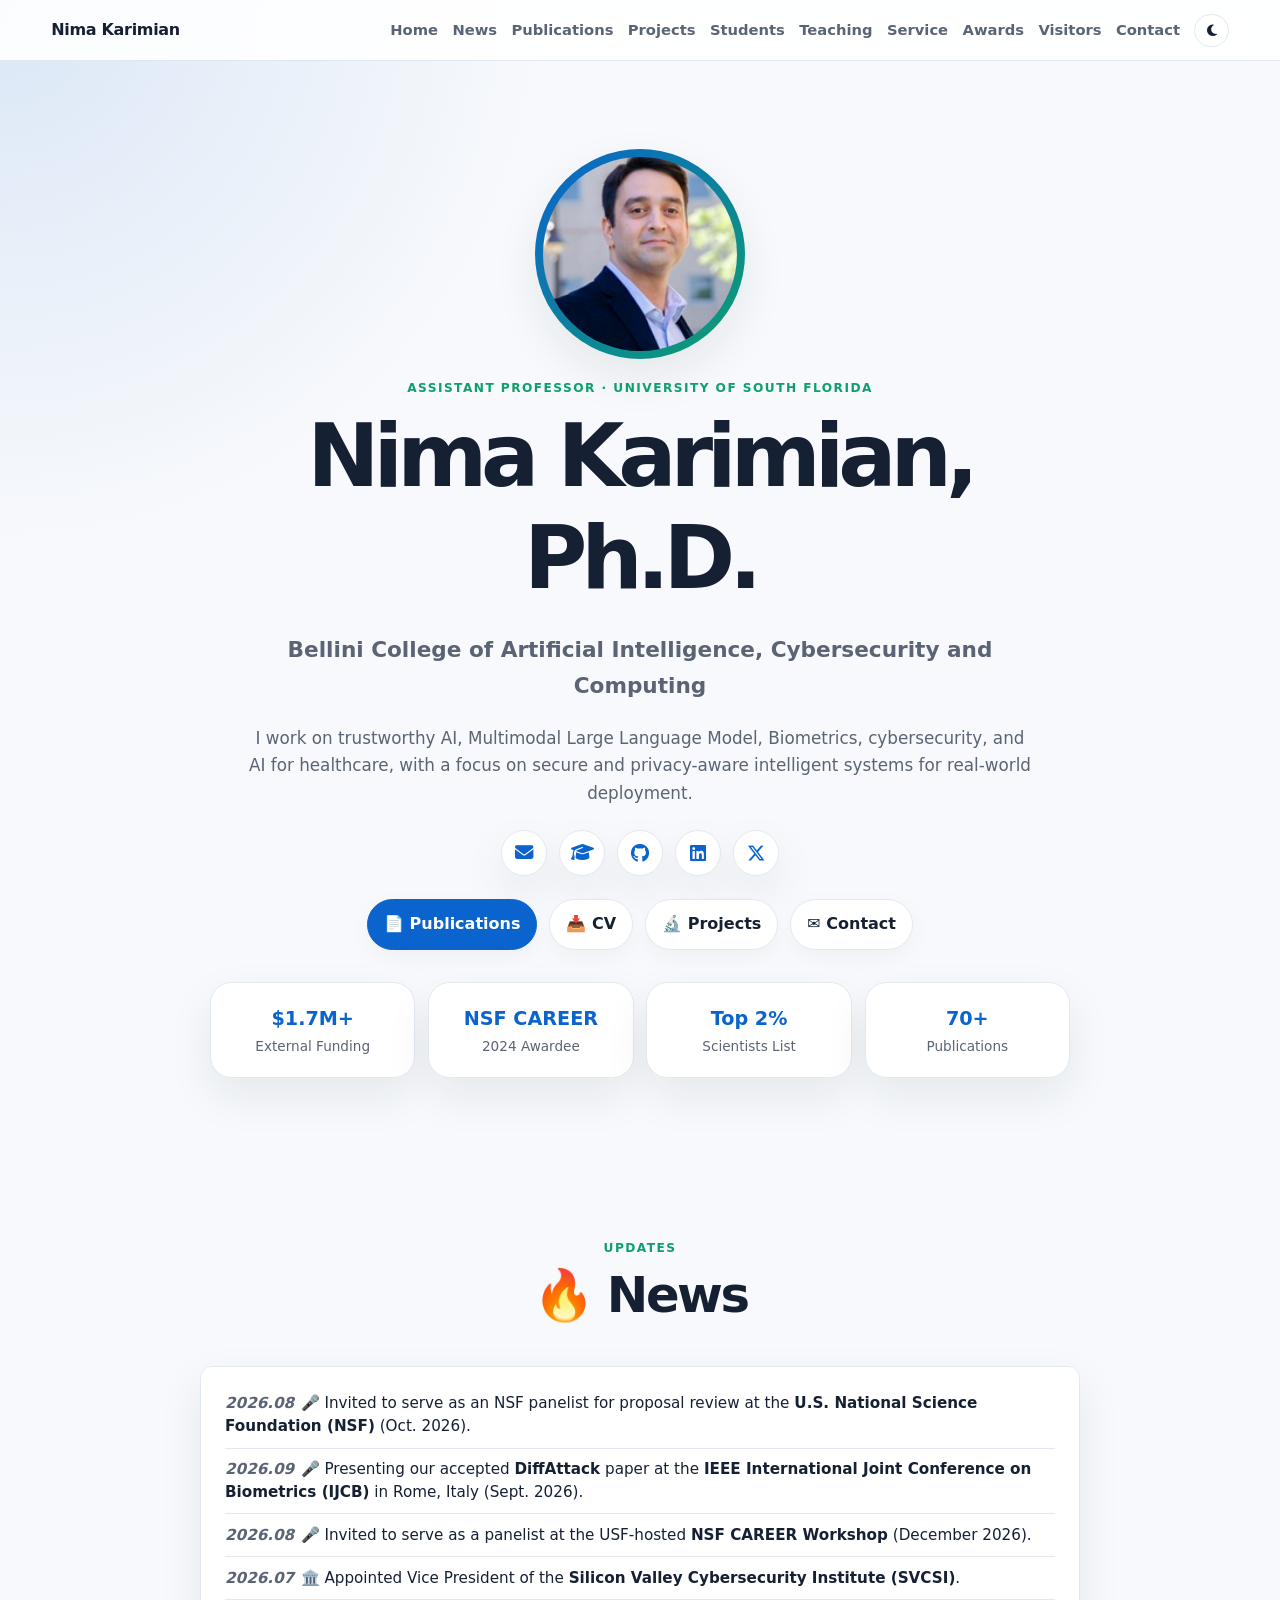
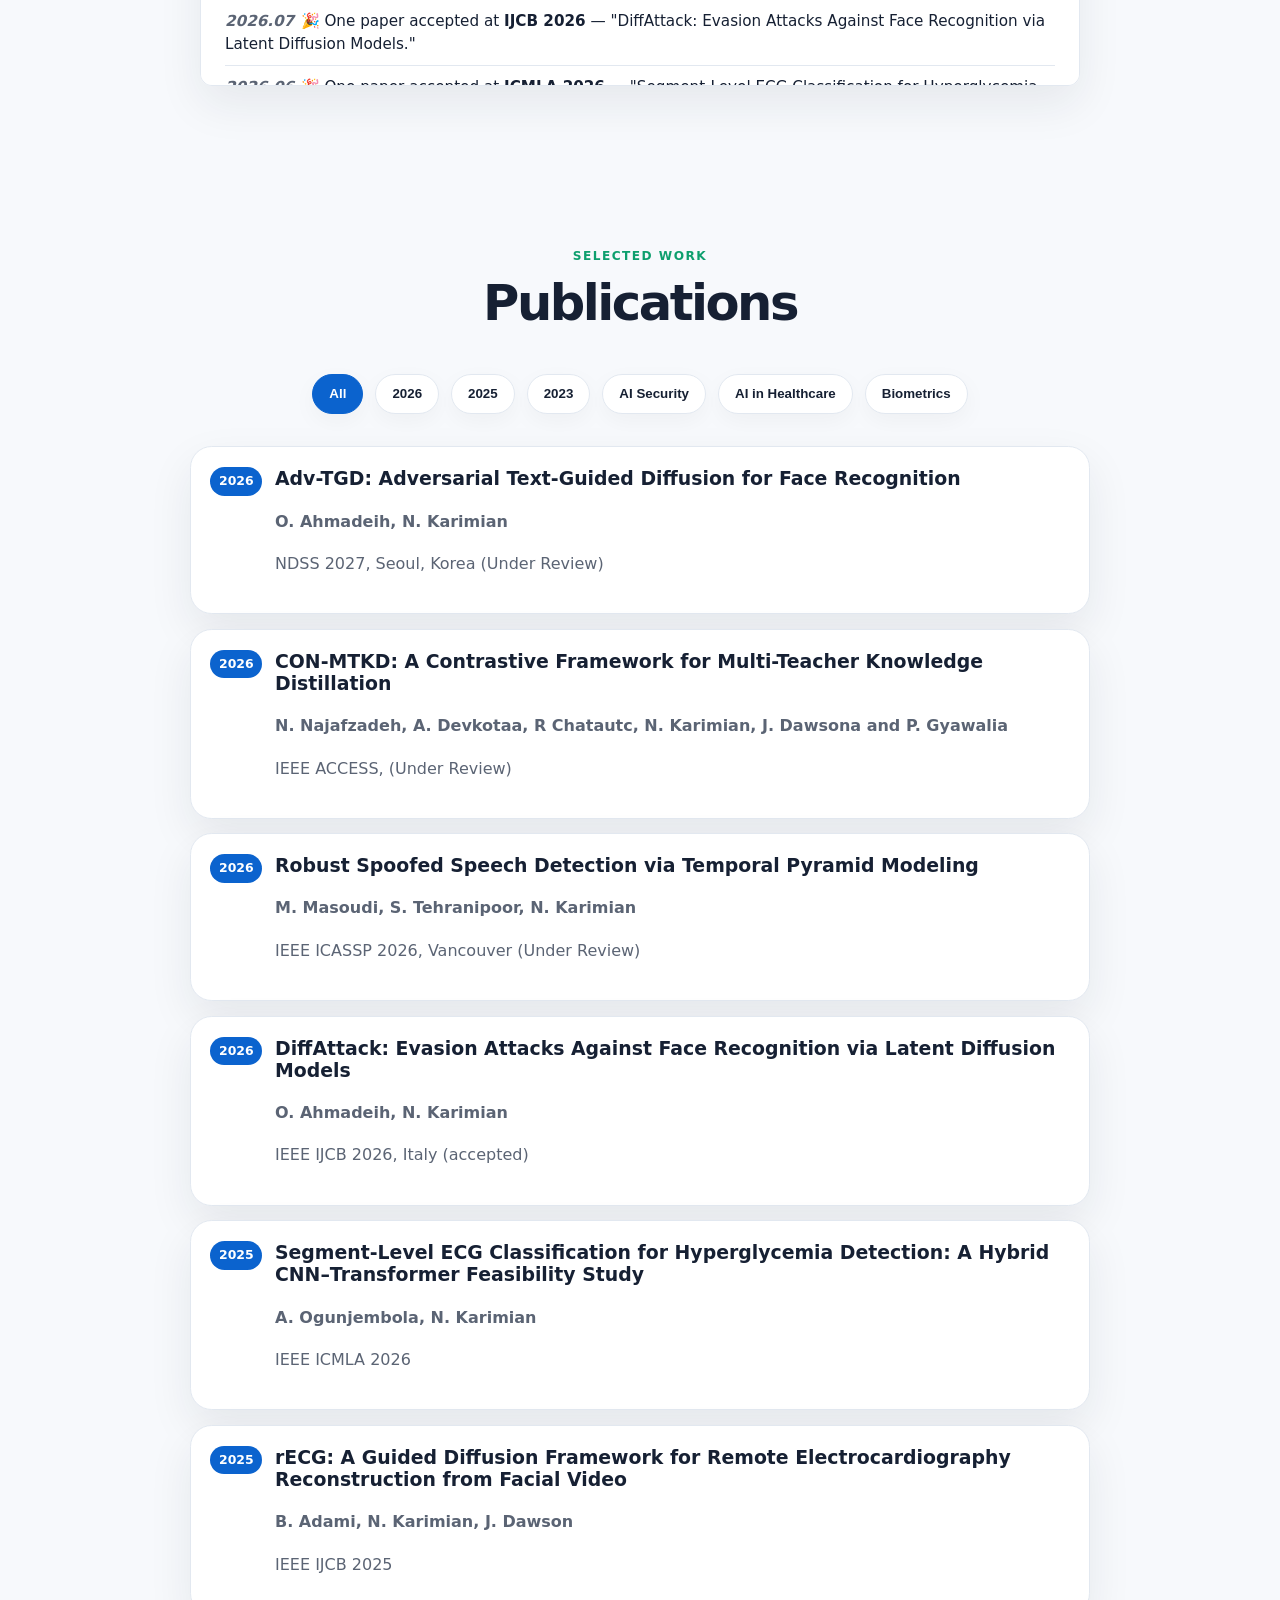
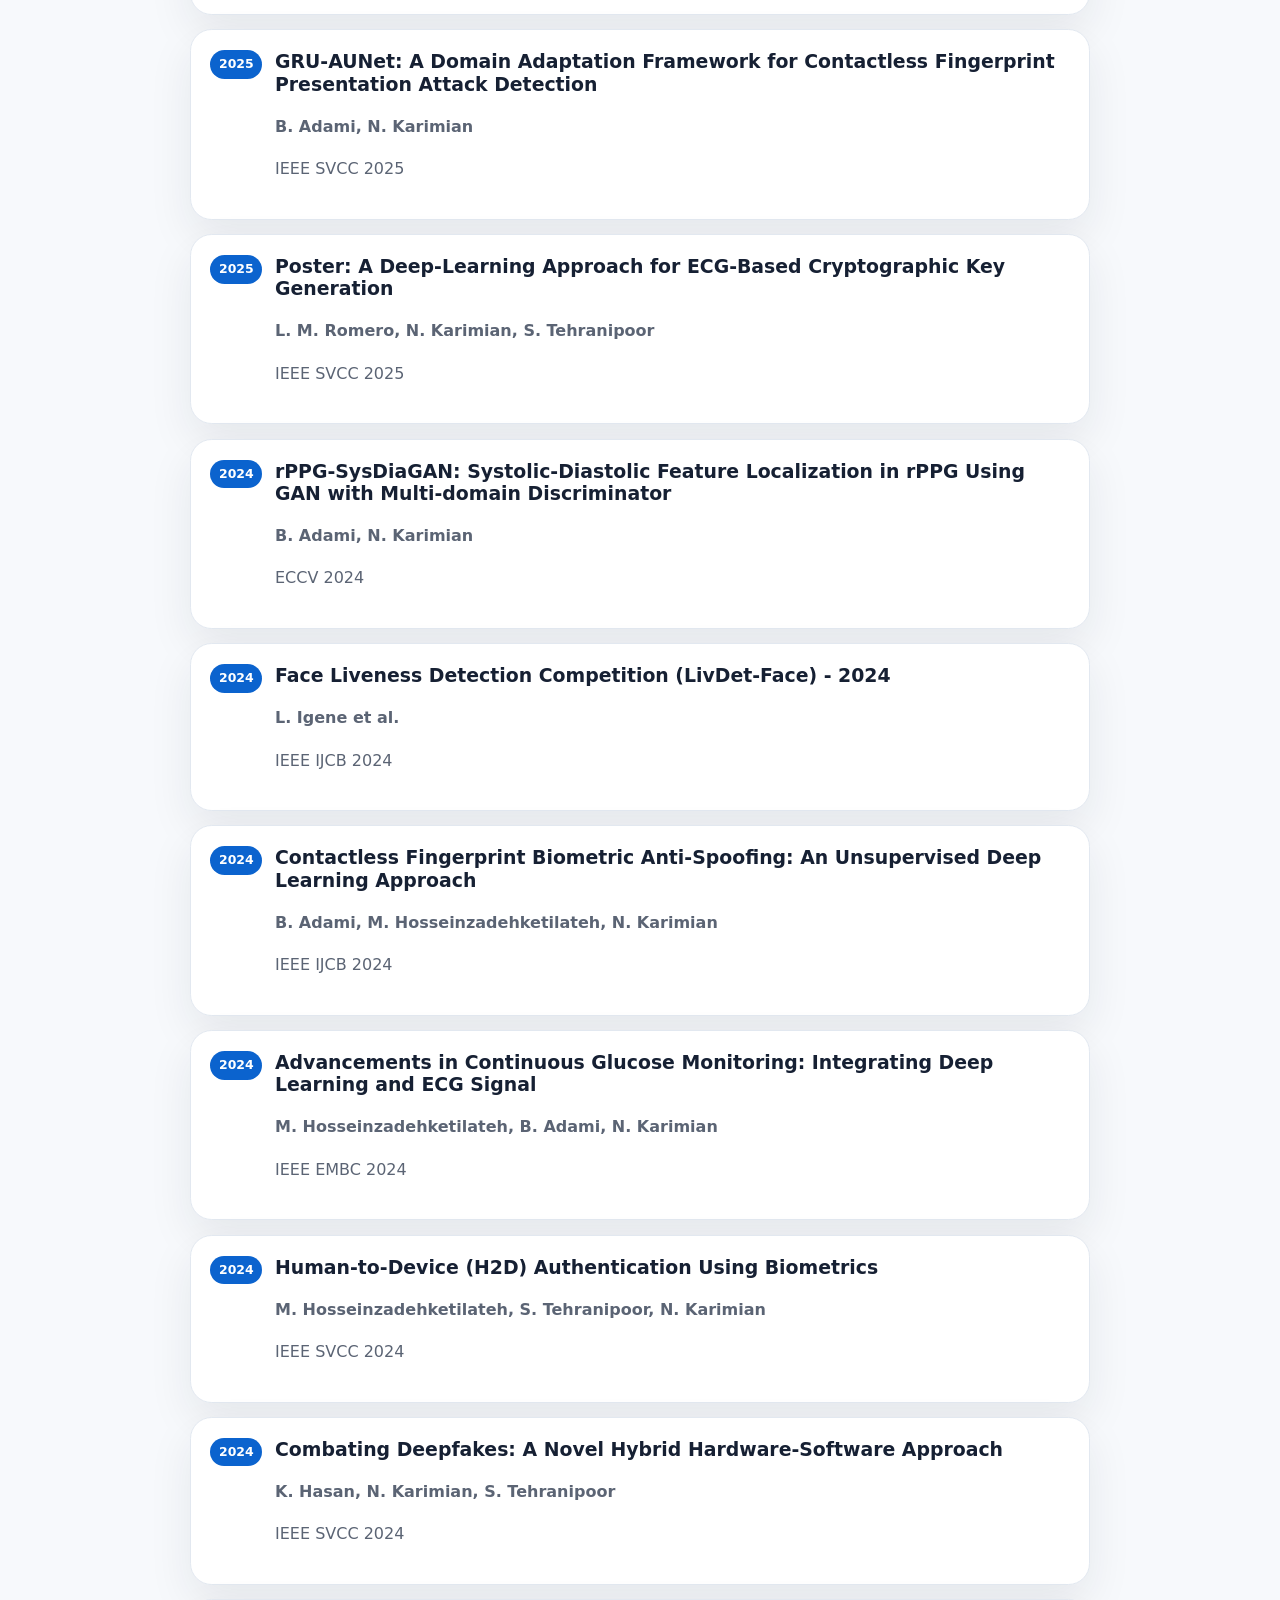
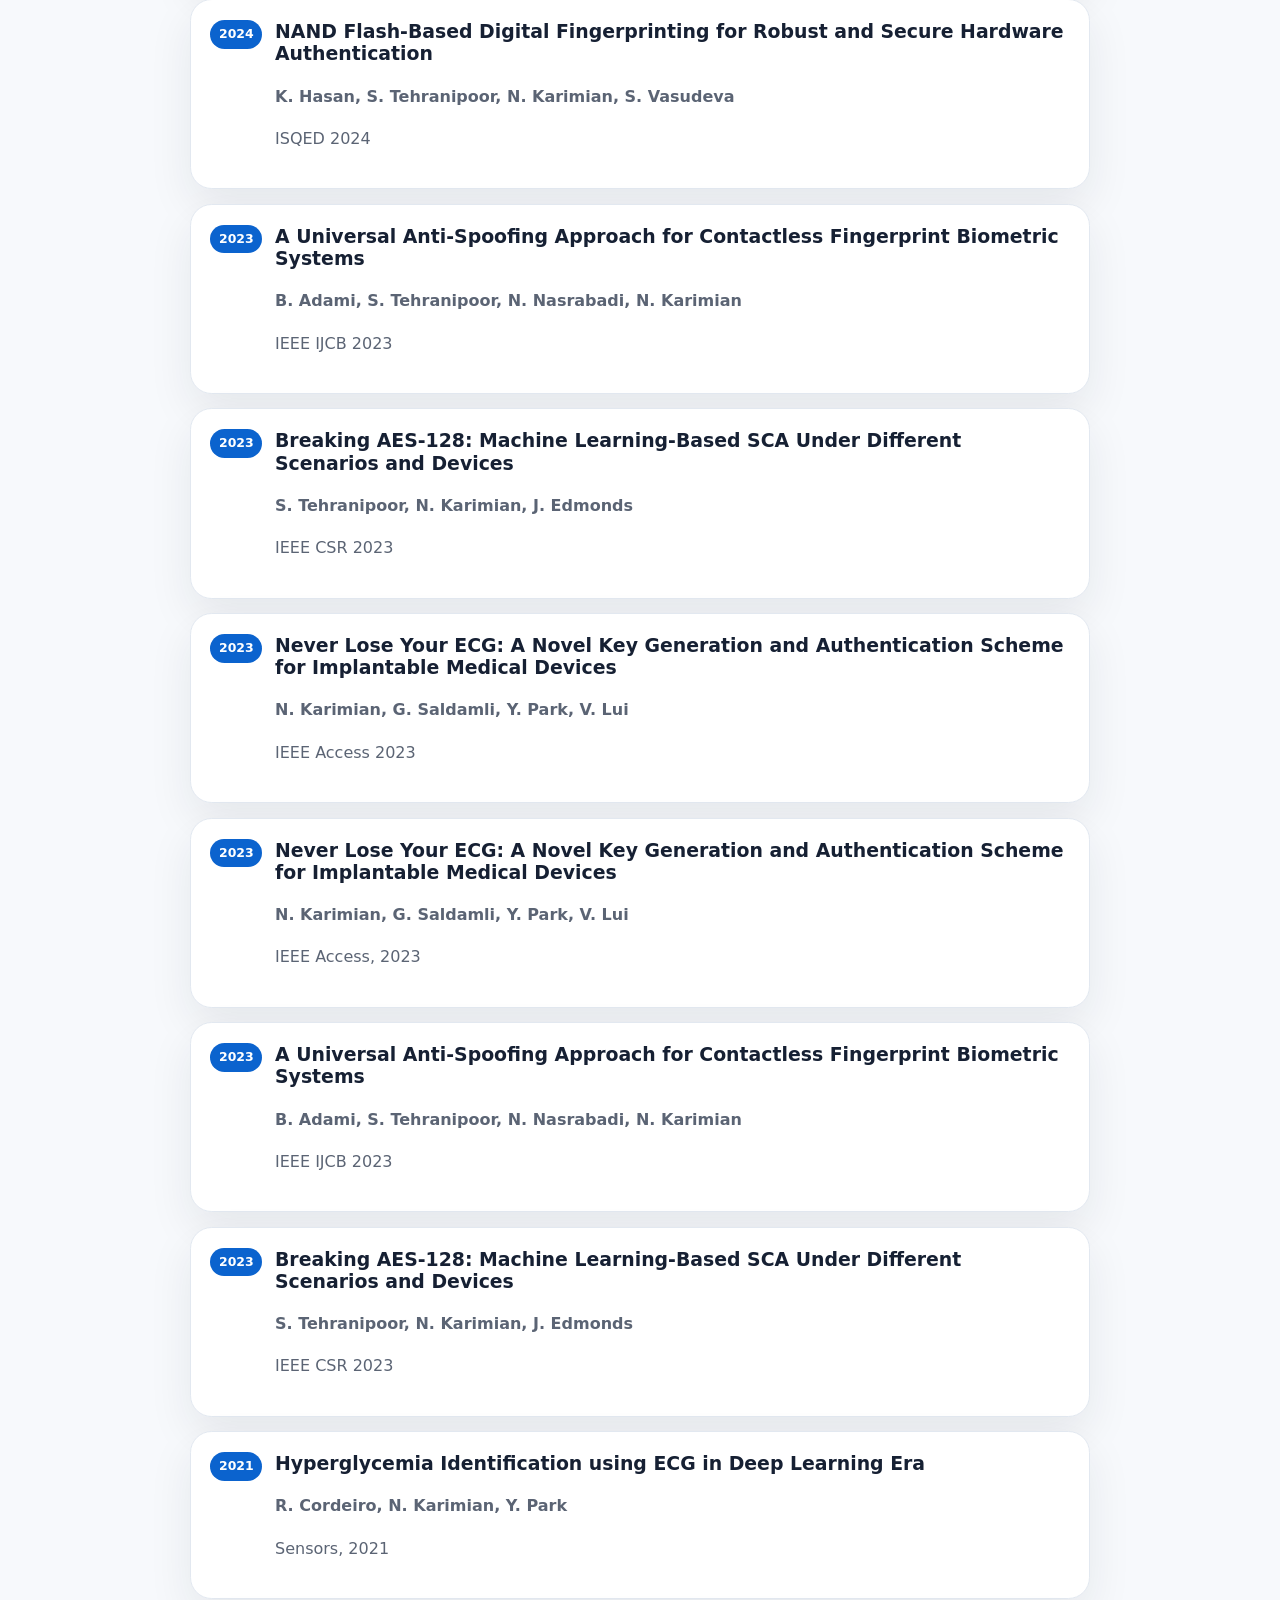
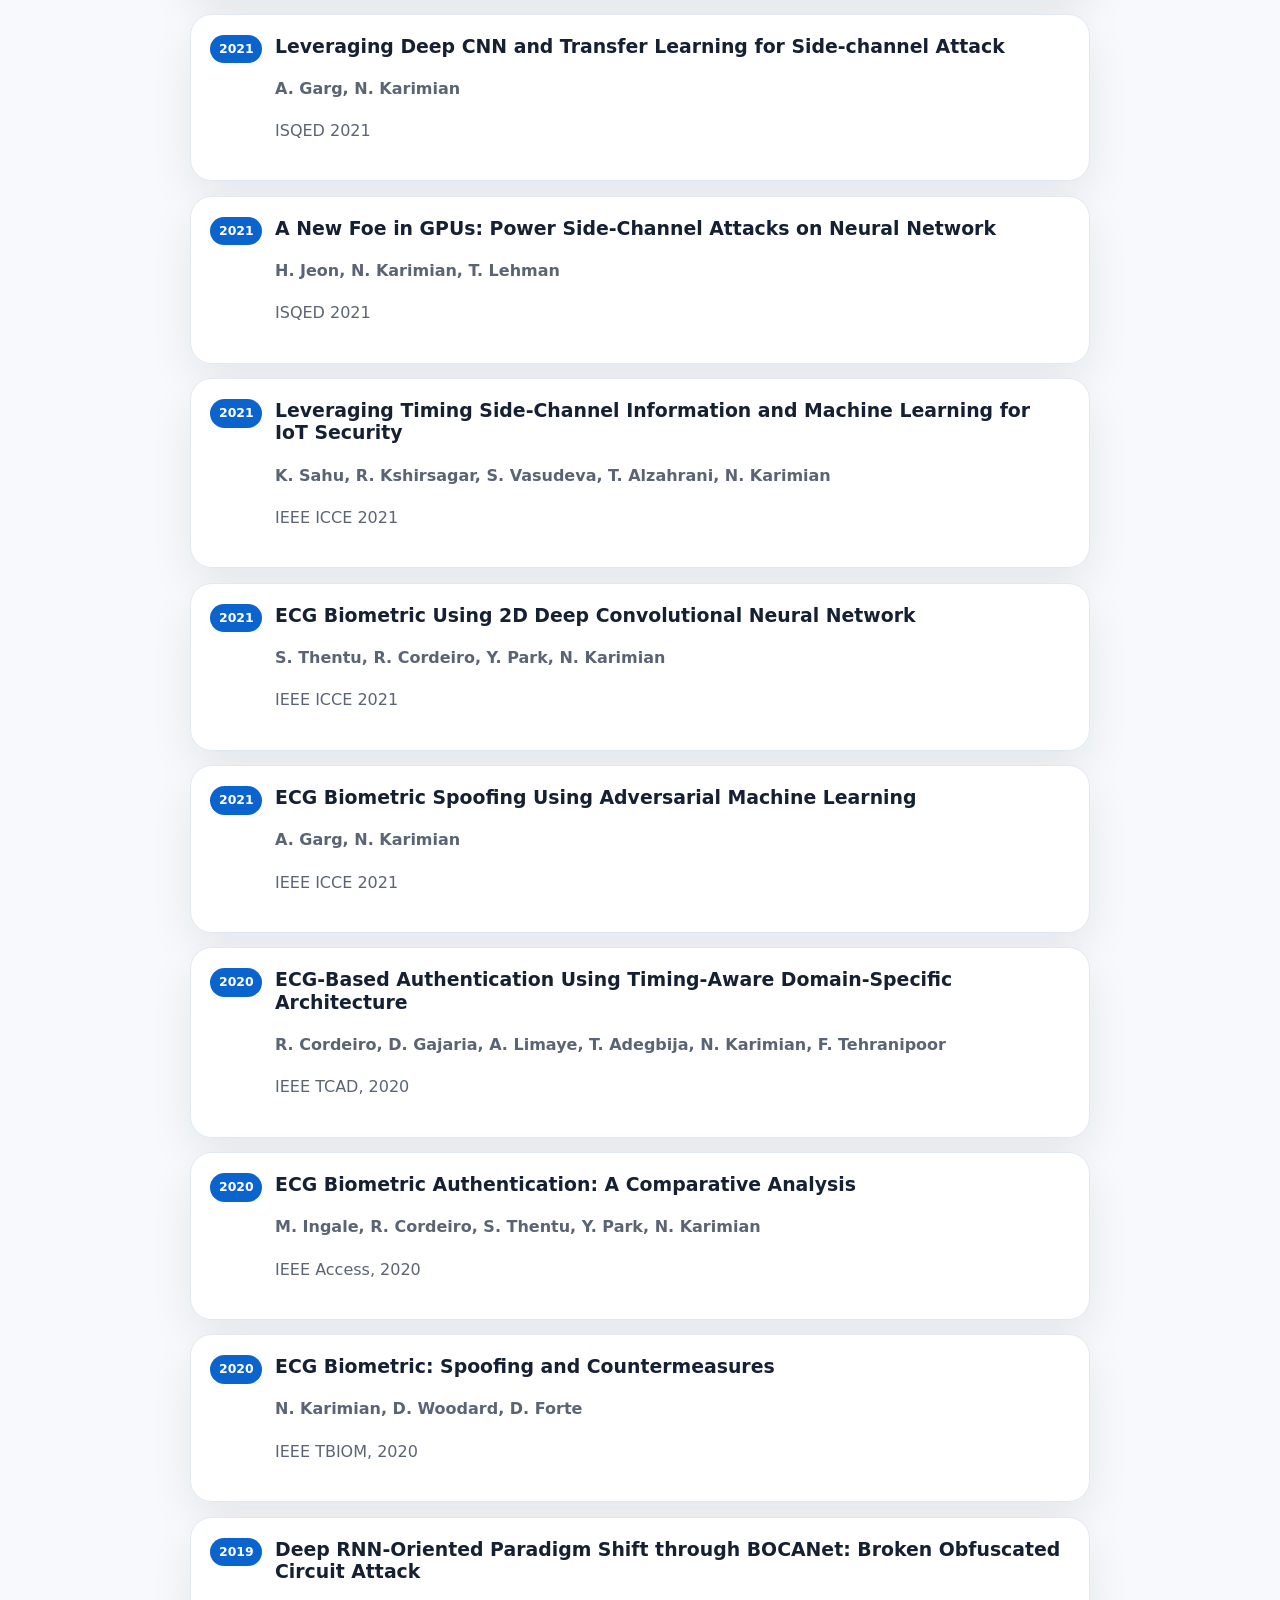
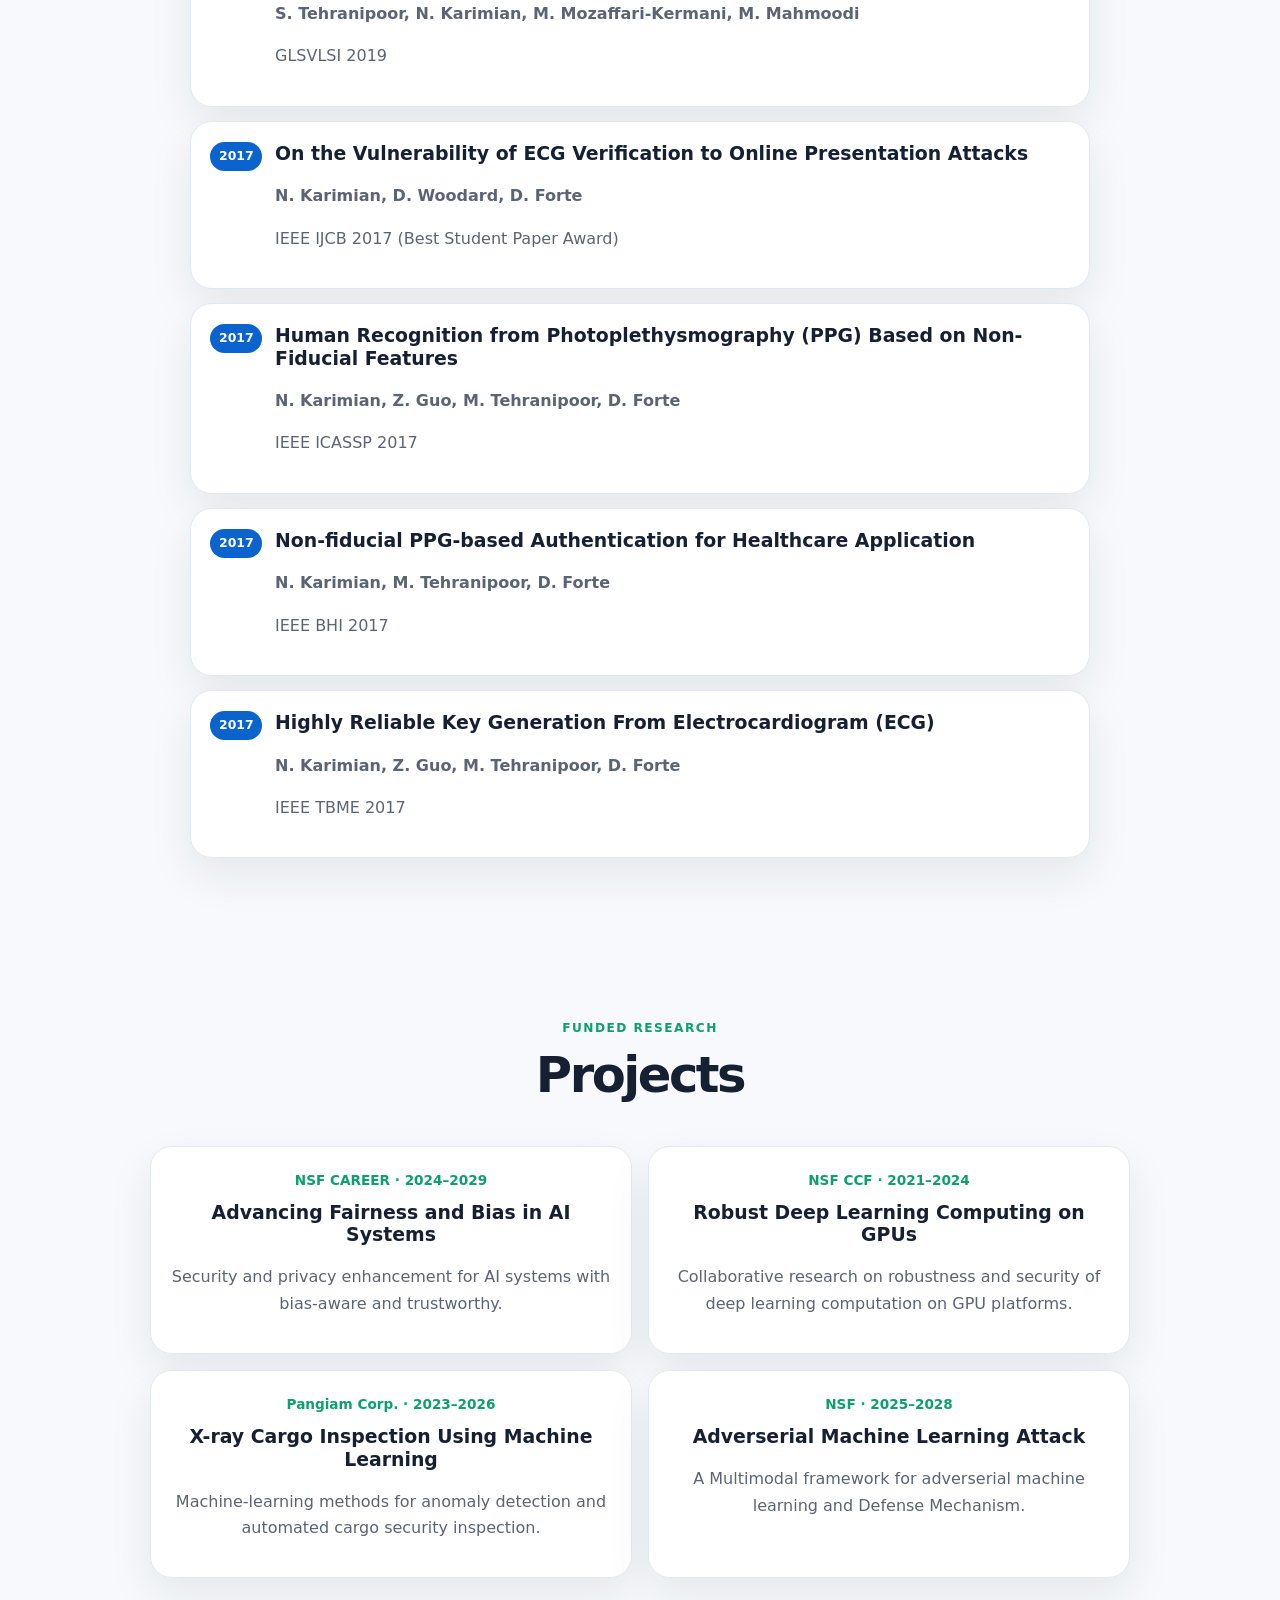
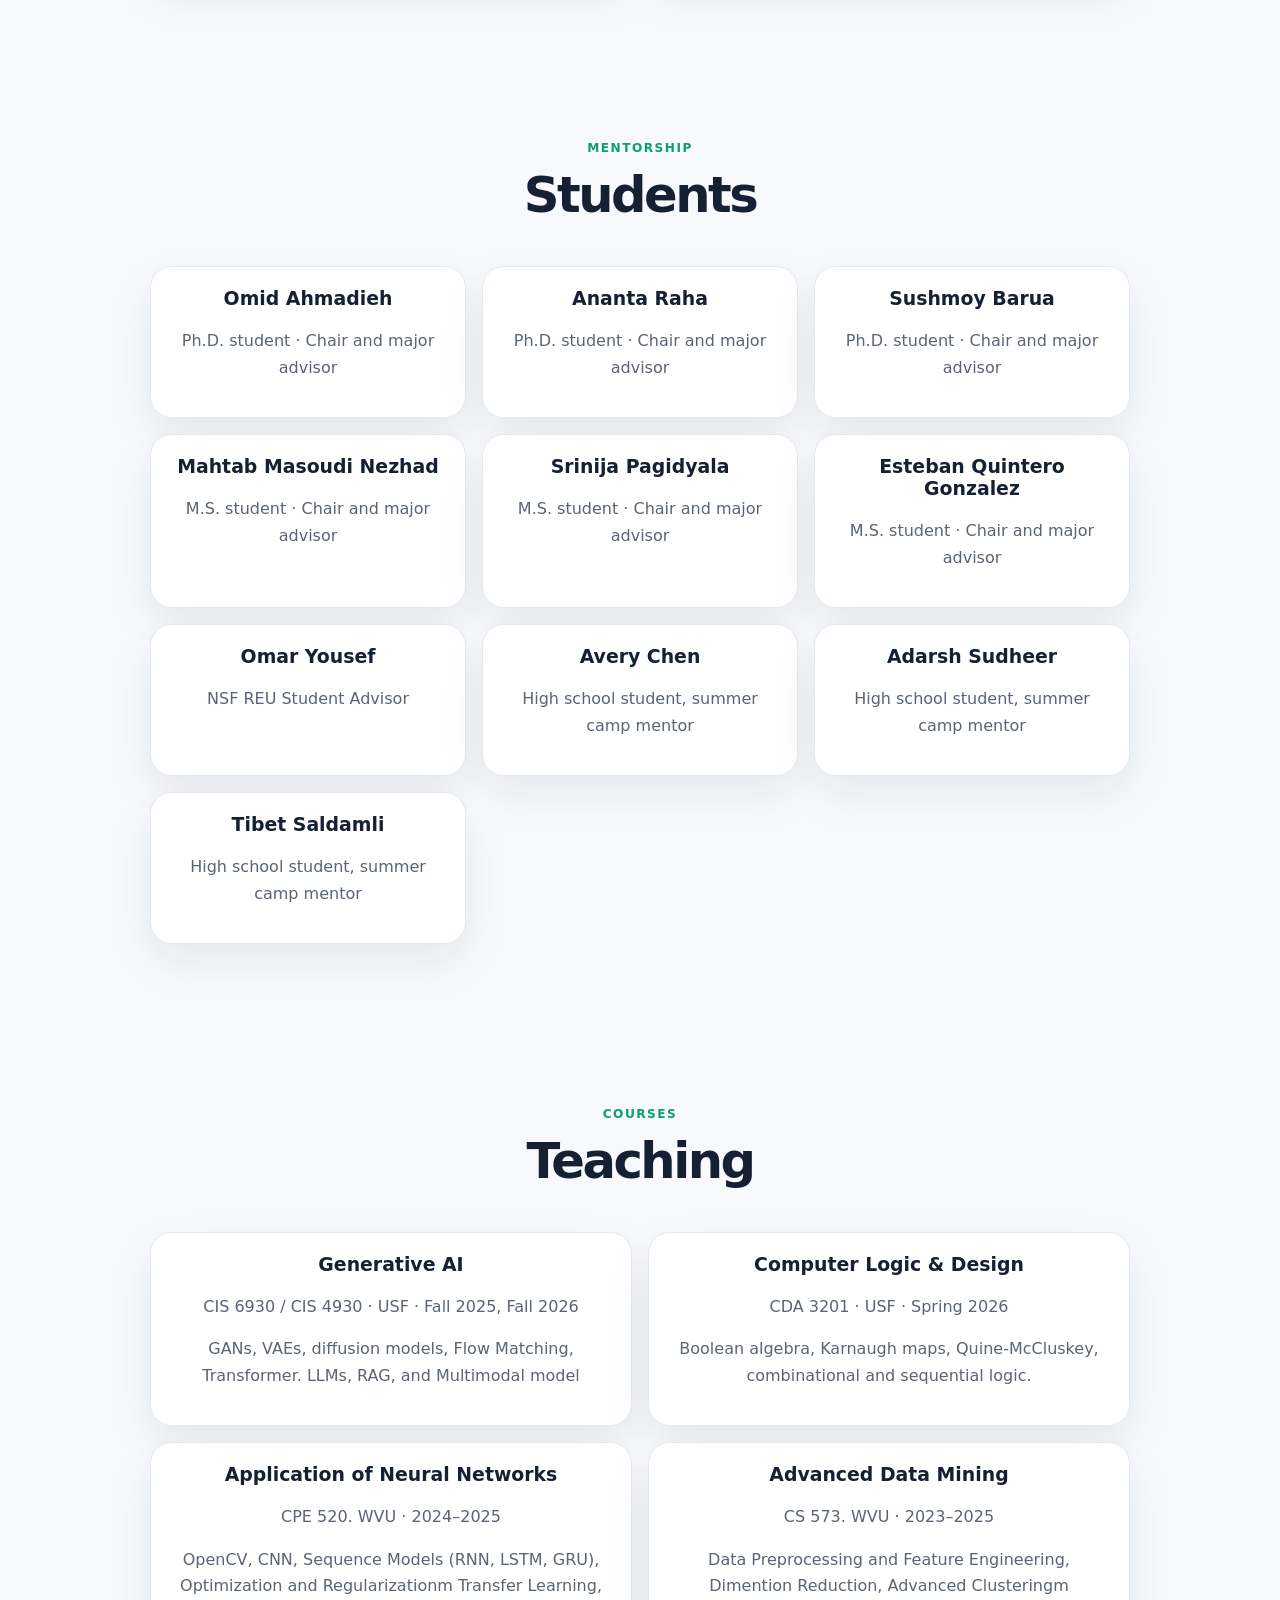
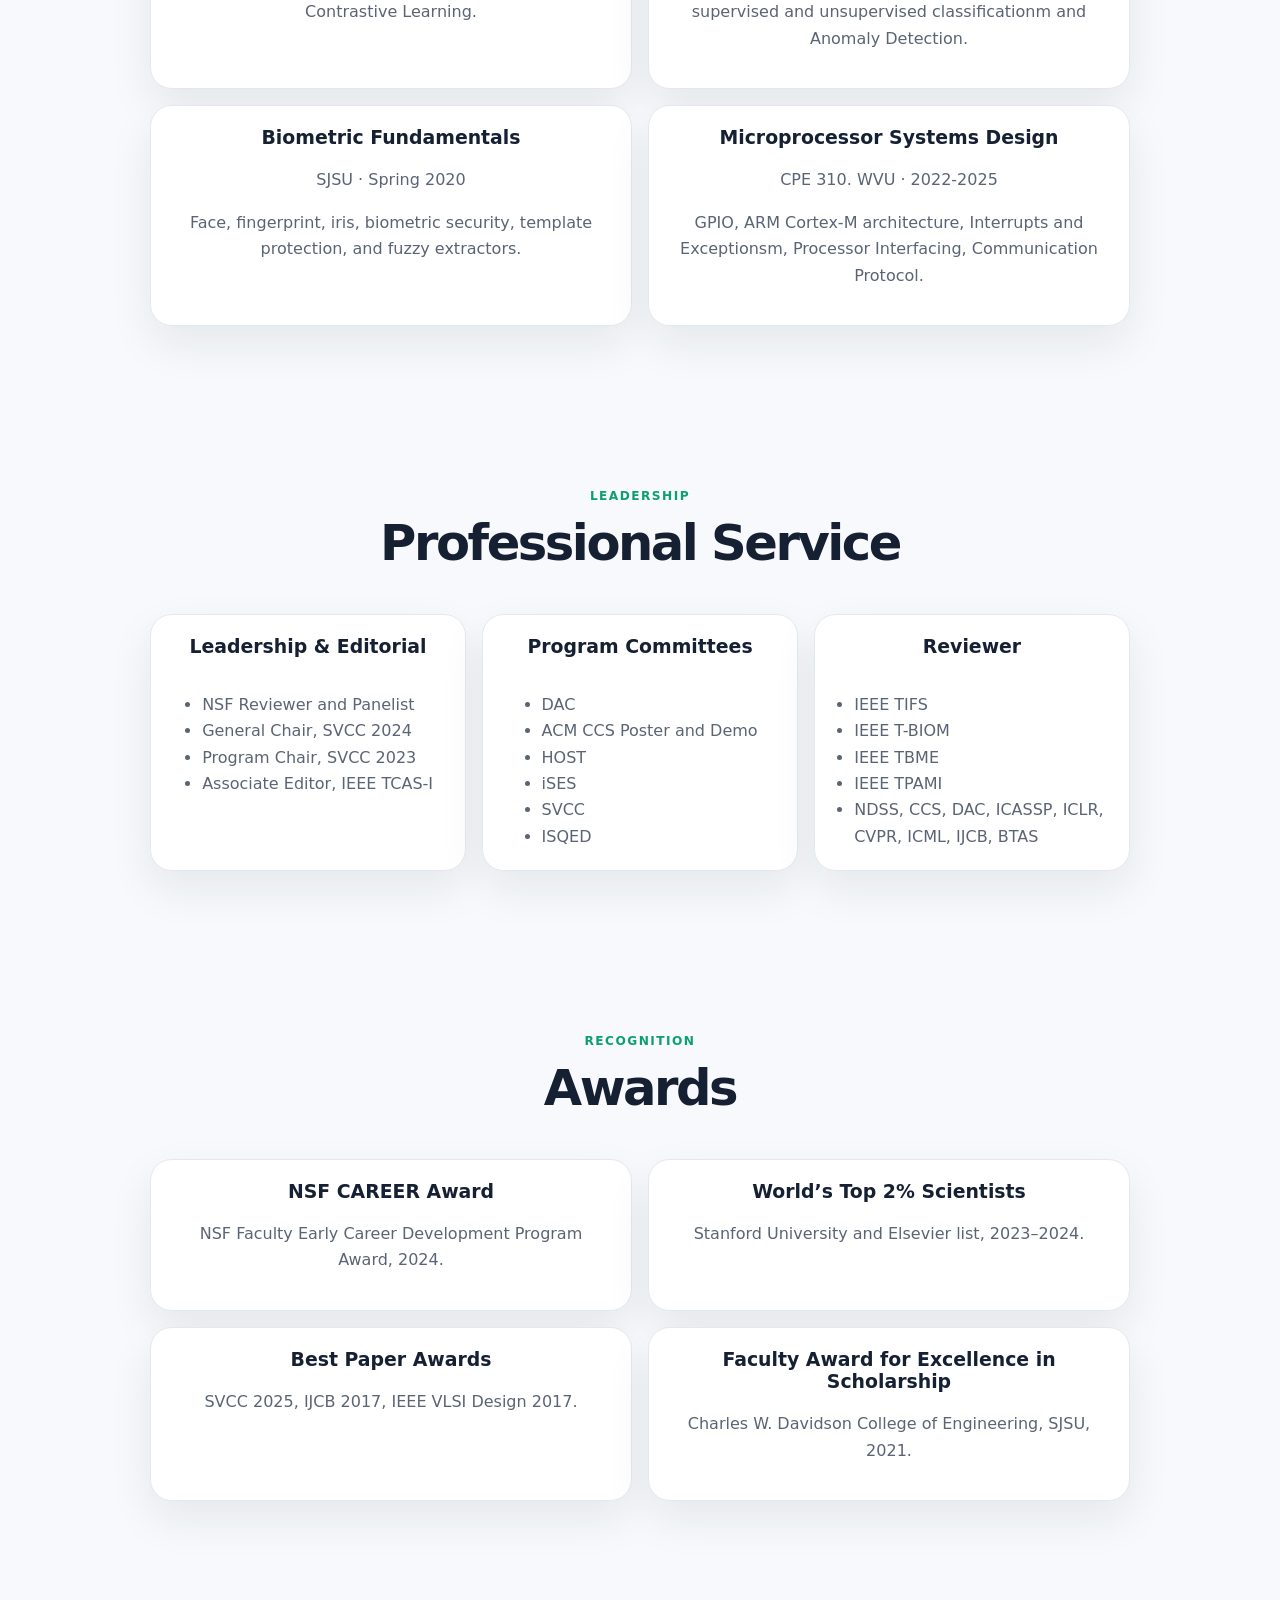
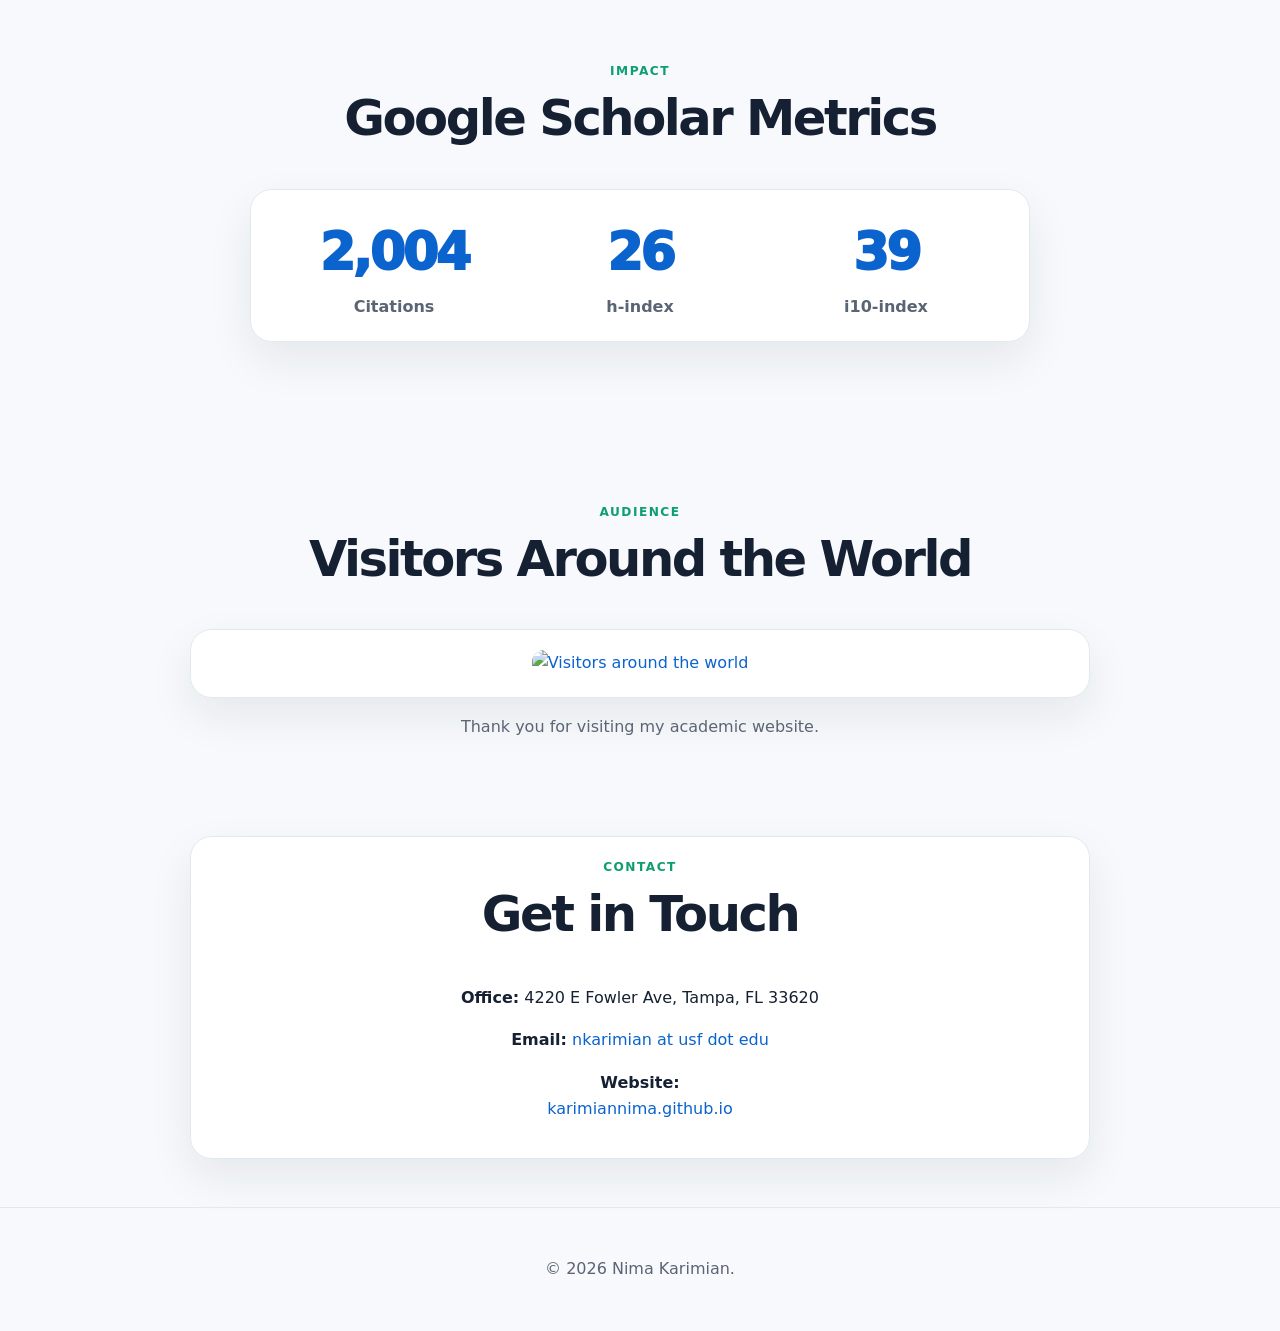
==== commit cca40fac: "Clarify NSF panelist invitation details Updated the description of NSF panelist invitation for clari" ====
--- a/index.html
+++ b/index.html
@@ -80,7 +80,7 @@
       </div>
       <div class="news-box">
         <ul class="news-list">
-          <li><span class="news-date">2026.08</span>🎤 Invited to serve as an NSF panelist for proposal review. <b>The United States National Science Foundation</b> (Oct 2026).</li>
+          <li><span class="news-date">2026.08</span>🎤 Invited to serve as an NSF panelist for proposal review at the <b>U.S. National Science Foundation (NSF)</b> (Oct. 2026).</li>
           <li><span class="news-date">2026.09</span>🎤 Presenting our accepted <b>DiffAttack</b> paper at the <b>IEEE International Joint Conference on Biometrics (IJCB)</b> in Rome, Italy (Sept. 2026).</li>
           <li><span class="news-date">2026.08</span>🎤 Invited to serve as a panelist at the USF-hosted <b>NSF CAREER Workshop</b> (December 2026).</li>
           <li><span class="news-date">2026.07</span>🏛️ Appointed Vice President of the <b>Silicon Valley Cybersecurity Institute (SVCSI)</b>.</li>
